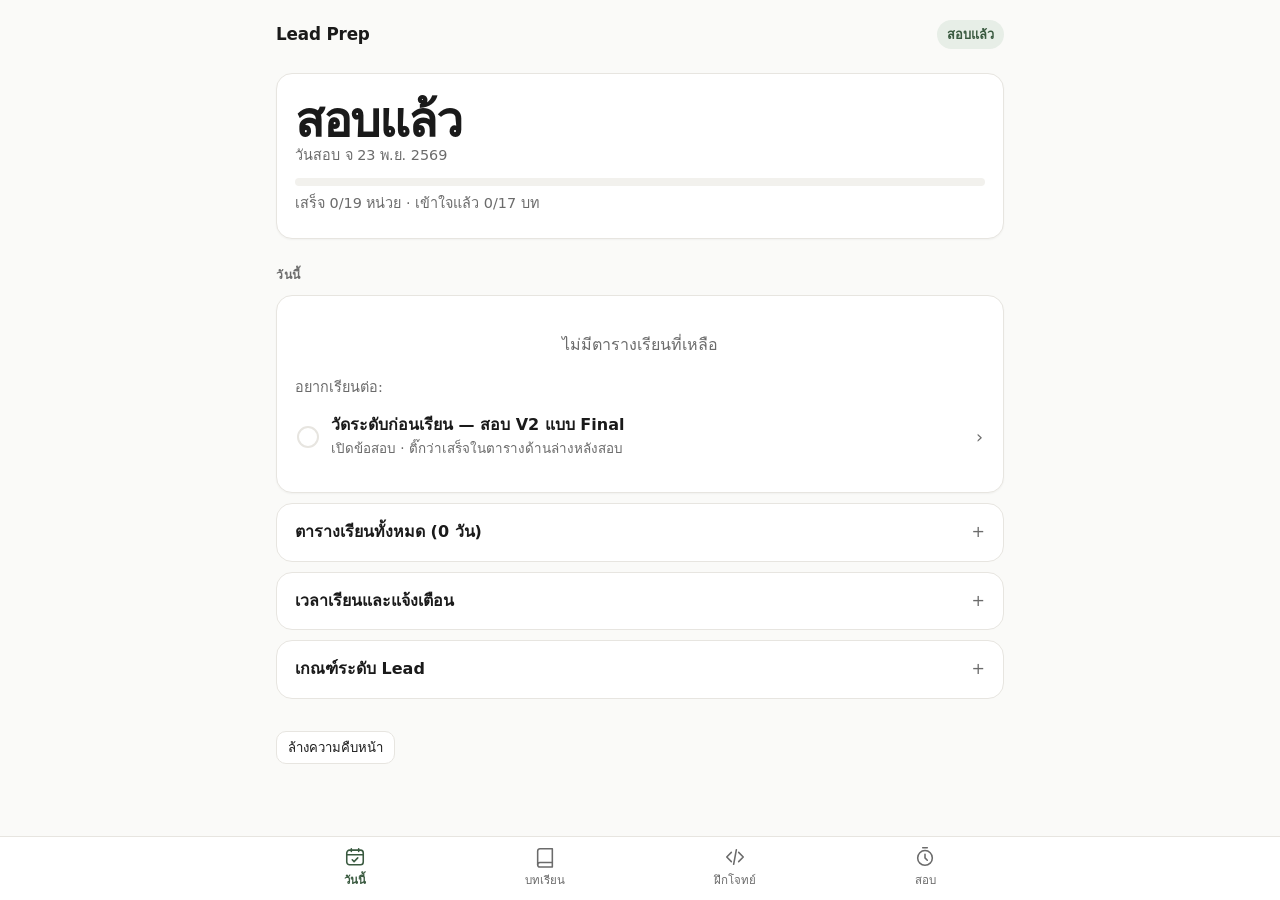
==== competency-2026-train.html @ d67eb54f "Lead Prep: training + mock exam site Co-Authored-By: Claude Opus 5.5 <noreply@anthropic.com>" ====
<!DOCTYPE html>
<html lang="th">
<head>
<meta charset="UTF-8">
<meta name="viewport" content="width=device-width, initial-scale=1.0, viewport-fit=cover">
<meta name="theme-color" content="#FAFAF8" media="(prefers-color-scheme: light)">
<meta name="theme-color" content="#121412" media="(prefers-color-scheme: dark)">
<title>Lead Prep</title>
<link rel="manifest" href="manifest.webmanifest">
<style>
:root{--bg:#FAFAF8;--bg2:#FFFFFF;--bg3:#F2F1ED;--text:#1A1A1A;--muted:#6B6B6B;--border:#E7E5E0;
  --blue:#3A5A40;--green:#2F7D4F;--red:#B3261E;--yellow:#9A6700;--orange:#B5651D;--purple:#4F5BD5;
  --accent-soft:#E7EEE7;--ok-soft:#E4F2E9;--bad-soft:#FBEAE8;--warn-soft:#FFF4D6;--code:#F6F5F2;--shadow:0 1px 2px rgba(0,0,0,.04)}
@media (prefers-color-scheme: dark){:root{--bg:#121412;--bg2:#1A1C1A;--bg3:#232623;--text:#ECECE8;--muted:#9C9E99;--border:#2D302D;
  --blue:#93BF9A;--green:#7CC791;--red:#F28B82;--yellow:#E3B341;--orange:#E8A06A;--purple:#A5ADF5;
  --accent-soft:#223125;--ok-soft:#1C2F22;--bad-soft:#3A201E;--warn-soft:#352B12;--code:#161816;--shadow:none}}
*{box-sizing:border-box;margin:0;padding:0}
html{-webkit-text-size-adjust:100%}
body{background:var(--bg);color:var(--text);font-family:system-ui,-apple-system,'Segoe UI','Noto Sans Thai',Tahoma,sans-serif;line-height:1.65;font-size:16px}
a{color:var(--blue)}
.muted{color:var(--muted);font-size:.9rem}
.hidden{display:none!important}
.pass{color:var(--green)}.fail{color:var(--red)}.warn{color:var(--yellow)}
pre{background:var(--code);border:1px solid var(--border);border-radius:10px;padding:12px 14px;overflow-x:auto;font-family:ui-monospace,Consolas,'Courier New',monospace;font-size:.84rem;margin:8px 0 12px;white-space:pre;line-height:1.5}
code{font-family:ui-monospace,Consolas,monospace;background:var(--bg3);padding:1px 5px;border-radius:5px;font-size:.88em}
table{width:100%;border-collapse:collapse;font-size:.88rem;margin:6px 0 12px}
th,td{padding:8px 10px;border-bottom:1px solid var(--border);text-align:left;vertical-align:top}
th{color:var(--muted);font-weight:600;font-size:.8rem;text-transform:none}
.tag{display:inline-block;padding:1px 9px;border-radius:999px;font-size:.74rem;font-weight:600;background:var(--bg3);color:var(--muted);white-space:nowrap}
.lv-B{background:var(--bg3);color:var(--muted)}.lv-I{background:var(--accent-soft);color:var(--blue)}.lv-A{background:var(--warn-soft);color:var(--yellow)}
.done{background:var(--ok-soft);color:var(--green)}
textarea,select,input{font:inherit;color:var(--text)}
textarea{width:100%;background:var(--code);border:1px solid var(--border);border-radius:10px;padding:12px;font-family:ui-monospace,Consolas,'Courier New',monospace;font-size:.86rem;resize:vertical;tab-size:4;line-height:1.5}
textarea:focus,select:focus,input:focus{outline:2px solid var(--blue);outline-offset:-1px}
select,input[type=date],input[type=time]{background:var(--bg2);border:1px solid var(--border);border-radius:10px;padding:9px 12px;color-scheme:light dark}
.opt{display:block;width:100%;text-align:left;margin:8px 0;padding:12px 14px;border:1px solid var(--border);background:var(--bg2);border-radius:12px;font:inherit;color:var(--text);cursor:pointer;transition:border-color .15s,background .15s}
.opt:hover{border-color:var(--muted)}
.opt.sel{border-color:var(--blue);background:var(--accent-soft)}
.opt.correct{border-color:var(--green);background:var(--ok-soft)}
.opt.wrong{border-color:var(--red);background:var(--bad-soft)}
.explain{margin-top:8px;padding:10px 12px;border-radius:10px;background:var(--bg3);font-size:.9rem;white-space:pre-wrap}
.out{margin-top:10px;font-family:ui-monospace,Consolas,monospace;font-size:.82rem;white-space:pre-wrap;word-break:break-word}
.bar{height:6px;background:var(--bg3);border-radius:3px;overflow:hidden;min-width:60px}
.bar>div{height:100%;background:var(--green);border-radius:3px}
.toast{position:fixed;left:50%;top:14px;transform:translateX(-50%);background:var(--text);color:var(--bg);padding:10px 16px;border-radius:12px;font-size:.92rem;z-index:50;box-shadow:0 6px 24px rgba(0,0,0,.18);max-width:calc(100% - 32px)}
dialog{border:none;border-radius:16px;padding:22px;max-width:440px;width:calc(100% - 32px);background:var(--bg2);color:var(--text);box-shadow:0 10px 40px rgba(0,0,0,.25)}
dialog::backdrop{background:rgba(0,0,0,.4)}
dialog h3{margin-bottom:8px}dialog ul{margin:8px 0 16px 20px}dialog li{margin:4px 0}

.app{max-width:760px;margin:0 auto;padding:12px 16px 104px}
.topbar{display:flex;align-items:center;justify-content:space-between;padding:8px 0 14px}
.brand{font-weight:800;letter-spacing:-.01em;font-size:1.05rem}
.chip{font-size:.8rem;font-weight:600;padding:4px 10px;border-radius:999px;background:var(--accent-soft);color:var(--blue)}
h1{font-size:1.45rem;font-weight:750;letter-spacing:-.015em;line-height:1.3;margin:4px 0 6px}
h2{font-size:1.05rem;font-weight:700;margin:0 0 10px}
h3{font-size:1rem;font-weight:700;margin:20px 0 6px}
.section-label{font-size:.76rem;font-weight:700;letter-spacing:.05em;text-transform:uppercase;color:var(--muted);margin:26px 0 8px}
.card{background:var(--bg2);border:1px solid var(--border);border-radius:16px;padding:18px;margin:10px 0;box-shadow:var(--shadow)}
.hero{padding:22px 18px}
.hero .big{font-size:3rem;font-weight:800;letter-spacing:-.03em;line-height:1}
.hero .big small{font-size:1rem;font-weight:600;color:var(--muted);letter-spacing:0;margin-left:6px}
.item{display:flex;align-items:center;gap:12px;padding:14px 2px;border-bottom:1px solid var(--border);cursor:pointer;text-decoration:none;color:inherit}
.item:last-child{border-bottom:none}
.item .main{flex:1;min-width:0}
.item .ttl{font-weight:600;line-height:1.4}
.item .sub{color:var(--muted);font-size:.84rem;margin-top:2px}
.item .chev{color:var(--muted);font-size:1.1rem}
.item.ok .ttl{color:var(--muted);text-decoration:line-through;text-decoration-color:var(--border)}
.dot{width:22px;height:22px;border-radius:50%;border:2px solid var(--border);flex:0 0 22px;display:inline-flex;align-items:center;justify-content:center;font-size:.75rem;color:var(--bg)}
.dot.half{border-color:var(--blue);background:linear-gradient(90deg,var(--blue) 50%,transparent 50%)}
.dot.full{border-color:var(--green);background:var(--green)}
.dot.full::after{content:'✓';font-weight:800}
.progress{height:8px;background:var(--bg3);border-radius:4px;overflow:hidden;margin:10px 0 6px}
.progress>div{height:100%;background:var(--blue);border-radius:4px;transition:width .3s}
.btn{font:inherit;cursor:pointer;border:1px solid var(--border);border-radius:10px;padding:9px 16px;background:var(--bg2);color:var(--text);font-size:.92rem;text-decoration:none;display:inline-block}
.btn:hover{border-color:var(--muted)}
.btn.primary{background:var(--blue);border-color:var(--blue);color:var(--bg);font-weight:600}
.btn.green{background:var(--ok-soft);border-color:transparent;color:var(--green);font-weight:600}
.btn.small{padding:5px 11px;font-size:.82rem}
.btn.block{display:block;width:100%;text-align:center;padding:13px}
button:disabled{opacity:.45;cursor:default}
.row{display:flex;gap:8px;flex-wrap:wrap;align-items:center;margin:10px 0}
.back{display:inline-block;color:var(--muted);text-decoration:none;font-size:.92rem;margin:2px 0 8px;cursor:pointer}
.meta{display:flex;gap:6px;flex-wrap:wrap;margin:6px 0 4px}
.seg{display:flex;background:var(--bg3);border-radius:12px;padding:3px;gap:3px;margin:4px 0 14px}
.seg button{flex:1;font:inherit;font-size:.9rem;border:none;background:none;color:var(--muted);padding:8px 6px;border-radius:9px;cursor:pointer}
.seg button.on{background:var(--bg2);color:var(--text);font-weight:600;box-shadow:var(--shadow)}
details.fold{background:var(--bg2);border:1px solid var(--border);border-radius:16px;margin:10px 0}
details.fold>summary{cursor:pointer;list-style:none;padding:15px 18px;font-weight:600;display:flex;justify-content:space-between}
details.fold>summary::after{content:'+';color:var(--muted);font-weight:400}
details.fold[open]>summary::after{content:'−'}
details.fold>summary::-webkit-details-marker{display:none}
details.fold>.inner{padding:0 18px 16px}
details.lesson{background:var(--bg2);border:1px solid var(--border);border-radius:16px;margin:10px 0;padding:0}
details.lesson>summary{cursor:pointer;list-style:none;display:flex;gap:8px;align-items:center;flex-wrap:wrap;padding:14px 16px}
details.lesson>summary::-webkit-details-marker{display:none}
details.lesson>summary .t{font-weight:600;flex:1;min-width:180px}
details.lesson>div{padding:0 16px 16px}
details.lesson[open]>summary{border-bottom:1px solid var(--border);margin-bottom:12px}
details:not(.fold):not(.lesson)>summary{cursor:pointer}
ul.b,ol.b{margin:6px 0 12px 22px}ul.b li,ol.b li{margin:4px 0}
p.b{margin:6px 0 12px}
.tw{overflow-x:auto}
.traps{background:var(--warn-soft);padding:10px 14px;border-radius:12px;margin:12px 0}
.traps b{color:var(--yellow)}
.q{margin:14px 0;padding:0}
.q .qt{font-weight:600;margin-bottom:6px}
.opt.idk{color:var(--muted)}
textarea.prompt{font-family:inherit;background:var(--bg2);min-height:170px;font-size:.95rem}
.step{display:flex;gap:10px;align-items:center;margin:26px 0 8px}
.step:first-child{margin-top:8px}
.step .num{width:26px;height:26px;border-radius:50%;background:var(--text);color:var(--bg);font-weight:700;font-size:.85rem;display:inline-flex;align-items:center;justify-content:center}
.step .st{font-weight:700;font-size:1.05rem;flex:1}
.stepper{display:flex;gap:6px;margin:12px 0 4px}
.stepper span{flex:1;height:4px;border-radius:2px;background:var(--bg3)}
.stepper span.on{background:var(--blue)}
.content{border-top:1px solid var(--border);padding-top:6px}
.unit-today{display:flex;align-items:center;gap:12px;padding:12px 0;border-top:1px solid var(--border);cursor:pointer}
.form{display:flex;gap:12px;flex-wrap:wrap;margin:6px 0 12px}
.fld{display:flex;flex-direction:column;gap:4px}
button.day{font:inherit;cursor:pointer;width:42px;height:42px;border-radius:50%;border:1px solid var(--border);background:var(--bg2);color:var(--muted)}
button.day.on{background:var(--text);border-color:var(--text);color:var(--bg);font-weight:700}
tr.today td{background:var(--accent-soft)}tr.past td{opacity:.55}td.nowrap{white-space:nowrap}
.exam-card{display:block;text-decoration:none;color:inherit}
.exam-card b{font-size:1.05rem}
.bnav{position:fixed;left:0;right:0;bottom:0;background:var(--bg2);border-top:1px solid var(--border);display:flex;justify-content:center;z-index:20;padding-bottom:env(safe-area-inset-bottom)}
.bnav .in{display:flex;max-width:760px;width:100%}
.bnav button{flex:1;font:inherit;border:none;background:none;color:var(--muted);padding:9px 0 10px;display:flex;flex-direction:column;align-items:center;gap:3px;font-size:.72rem;cursor:pointer}
.bnav button svg{width:22px;height:22px}
.bnav button.on{color:var(--blue);font-weight:700}
.empty{color:var(--muted);text-align:center;padding:18px 0}

</style>
</head>
<body>
<div class="app">
  <div class="topbar"><div class="brand">Lead Prep</div><div class="chip" id="countChip"></div></div>
  <main id="main"></main>
</div>
<nav class="bnav"><div class="in" id="nav"></div></nav>
<script>
/* ================= LESSONS (part 1: Architecture + Engineering) ================= */
const LESSONS = [
/* ---------------- ARCH ---------------- */
{id:'sysd', tab:'arch', comp:'System Design', w:7.05, target:'I', min:90, title:'System Design — ออกแบบระบบให้ scale ได้',
 blocks:[
 {p:'<b>Lead ต้องทำได้:</b> ออกแบบระบบหลาย component ที่ scale และเชื่อถือได้ เปรียบเทียบทางเลือกสถาปัตยกรรม และสร้าง design view หลายมุม (structural, behavioral, interface) ให้ stakeholder'},
 {h:'กรอบคิด 6 ขั้น (ใช้ตอบโจทย์สถานการณ์)'},
 {ol:['<b>Requirements</b>: functional (ทำอะไร) + non-functional (ผู้ใช้กี่คน, latency, availability, consistency)','<b>Estimate</b>: QPS, ขนาดข้อมูล, อัตราอ่าน:เขียน','<b>API</b>: endpoint หลักและ contract','<b>Data model</b>: SQL/NoSQL, key, index','<b>High-level design</b>: client → LB → app (stateless) → cache → DB / queue → worker','<b>Bottleneck & trade-off</b>: จุดล่มเดี่ยว, hot key, การ scale, ความสอดคล้องของข้อมูล']},
 {h:'เครื่องมือหลักและใช้เมื่อไร'},
 {table:[['ปัญหา','เครื่องมือ','ข้อควรระวัง'],
  ['อ่านหนัก DB ทำงานหนัก','Cache-aside (Redis) + TTL, read replica','invalidation, stampede, replica lag'],
  ['static file โหลดช้าทั่วประเทศ','CDN','cache-busting ด้วยชื่อไฟล์มี hash'],
  ['งานช้า/ไม่ต้องรอผล','Message queue + worker (async)','retry, Dead Letter Queue, idempotency'],
  ['client ยิงถี่เกิน','Rate limiting (token bucket) → 429 + Retry-After','ตัวนับต้องอยู่ใน shared store'],
  ['ขยายหลายเครื่อง','Horizontal scaling + Load balancer','app ต้อง stateless (session ไป Redis/JWT)'],
  ['กระจาย key ไปหลาย cache node','Consistent hashing','ลดการย้าย key เมื่อเพิ่ม/ลด node'],
  ['cache key ดังหมดอายุพร้อมกัน','Single-flight lock, stale-while-revalidate, TTL jitter','']]},
 {h:'ตัวเลขที่ต้องคิดเป็น'},
 {ul:['<b>Availability แบบอนุกรม</b> (ต้องผ่านทุกตัว) = คูณกัน: 0.999 × 0.999 × 0.999 ≈ 99.7%','<b>แบบขนาน</b> (มีสำรอง) = 1 − (1 − a)ⁿ: สอง instance 99% → 99.99%','99.9% ต่อเดือน = downtime ≈ 43.2 นาที · 99.99% ≈ 4.3 นาที','1 ล้าน request/วัน ≈ 12 request/วินาที (เฉลี่ย) ช่วง peak มักคูณ 3–10']},
 {h:'CAP และความสอดคล้องของข้อมูล'},
 {p:'เมื่อเกิด network partition ต้องเลือก <b>C</b> (ปฏิเสธ/รอ เพื่อไม่ให้ข้อมูลผิด เช่น ยอดเงิน) หรือ <b>A</b> (ตอบได้แต่ข้อมูลอาจเก่า เช่น จำนวน like) ระบบส่วนใหญ่ใช้ <b>eventual consistency</b> ในส่วนที่ยอมได้ และ strong consistency เฉพาะส่วนสำคัญ'},
 {h:'Design views ที่ต้องรู้จัก'},
 {table:[['View','Diagram','ตอบคำถาม'],['Structural','Component / Class / C4 Container','มีอะไรบ้าง เชื่อมกันอย่างไร'],['Behavioral','Sequence / Activity / State','ทำงานตามลำดับอย่างไร'],['Data','ER diagram','ข้อมูลมีความสัมพันธ์อย่างไร'],['Deployment','Deployment / Infrastructure','รันอยู่ที่ไหน กี่ instance']]},
 {traps:['ตอบ "เปลี่ยนเป็น NoSQL/sharding" ก่อนลอง cache/replica/index — ข้อสอบชอบให้เลือกทางที่คุ้มสุดก่อน','sticky session เป็นแค่ workaround ไม่ใช่คำตอบที่ scale','retry ไม่จำกัดทำให้ระบบที่กำลังป่วยแย่ลง (ต้อง backoff + jitter + จำกัดจำนวน)']}
 ],
 quiz:[
 {q:'ระบบ 3 service ต่อกันแบบ synchronous แต่ละตัว 99.9% availability รวมประมาณเท่าไร',o:['99.9%','99.7%','99.97%','100%'],a:1,e:'อนุกรม = คูณกัน 0.999³ ≈ 0.997'},
 {q:'ข้อใดเป็นสาเหตุหลักที่ต้องทำให้ app server เป็น stateless',o:['ให้โค้ดสั้นลง','เพื่อให้ scale out หลัง load balancer ได้ และ instance ไหนล่มก็ไม่เสีย session','เพื่อให้ไม่ต้องใช้ database','เพื่อลดขนาด log'],a:1,e:'state ต้องอยู่ภายนอก (Redis/DB/token) request จึงไปเครื่องไหนก็ได้'},
 {q:'ต้องการแสดง "ลำดับการเรียกกันของ service ตามเวลา" ใน use case เดียว ควรใช้ diagram ใด',o:['ER diagram','Deployment diagram','Sequence diagram','Class diagram'],a:2,e:'Sequence diagram = behavioral view ตามเวลา'},
 {q:'Rate limiter ที่ยอมให้ burst สั้น ๆ แต่คุมอัตราเฉลี่ย คือ',o:['Fixed window','Token bucket','Round robin','Consistent hashing'],a:1,e:'ความจุ bucket = burst, อัตราเติม token = อัตราเฉลี่ย'}
 ]},

{id:'db', tab:'arch', comp:'Database Design', w:7.05, target:'I', min:90, title:'Database Design — schema, index, transaction',
 blocks:[
 {p:'<b>Lead ต้องทำได้:</b> ออกแบบและ normalize ฐานข้อมูลเชิงสัมพันธ์, ใช้ SQL ร่วมกับ NoSQL, tune ด้วย query plan/index/connection pool, ทำ migration และ versioning'},
 {h:'Normalization (จำแบบสั้น)'},
 {ul:['<b>1NF</b>: ทุกช่องเก็บค่าเดียว (ไม่เก็บ "tag1,tag2" ในช่องเดียว) ไม่มีกลุ่มคอลัมน์ซ้ำ','<b>2NF</b>: (เมื่อ PK มีหลายคอลัมน์) ทุกคอลัมน์ต้องขึ้นกับ PK "ทั้งก้อน" ไม่ใช่บางส่วน','<b>3NF</b>: ไม่มี transitive dependency — order_id → customer_id → customer_name ผิด 3NF ต้องแยกตาราง customers','Denormalize อย่างตั้งใจได้เมื่ออ่านหนักมาก (เช่น read model, reporting) แต่ต้องมีวิธีทำให้ข้อมูลตรงกัน']},
 {h:'Index — หัวใจของ performance'},
 {ul:['B-tree index เร่ง WHERE/JOIN/ORDER BY แต่ทำให้ INSERT/UPDATE ช้าลงและกินพื้นที่','<b>Composite index</b>: คอลัมน์ equality ก่อน แล้วค่อย range/sort → INDEX(status, created_at) สำหรับ WHERE status=? AND created_at>? ORDER BY created_at','<b>Leftmost prefix</b>: INDEX(a,b,c) ใช้ได้กับ a, a+b, a+b+c แต่ไม่ช่วย WHERE b=? อย่างเดียว','<b>Sargable</b>: ห้ามครอบคอลัมน์ด้วยฟังก์ชัน — WHERE YEAR(d)=2026 ❌ → WHERE d >= \'2026-01-01\' AND d < \'2027-01-01\' ✅','<b>Covering index</b> (INCLUDE คอลัมน์) ทำให้ไม่ต้องย้อนไปอ่านตาราง (key lookup)','อ่าน execution plan: Table/Index <b>Scan</b> = อ่านทั้งหมด, <b>Seek</b> = กระโดดไปที่ข้อมูล, Key Lookup จำนวนมาก = ควรทำ covering index']},
 {h:'Transaction, isolation, concurrency'},
 {table:[['Anomaly','อาการ','Isolation ต่ำสุดที่กันได้'],['Dirty read','อ่านข้อมูลที่ยังไม่ commit','READ COMMITTED'],['Non-repeatable read','อ่านแถวเดิมสองครั้งได้ค่าต่างกัน','REPEATABLE READ'],['Phantom read','query เดิมได้แถวเพิ่ม/หาย','SERIALIZABLE (หรือ snapshot)'],['Lost update','สองคนแก้ทับกัน','Optimistic concurrency (rowversion) หรือ lock']]},
 {code:`// EF Core: optimistic concurrency
public class Product {
    public int Id { get; set; }
    public decimal Price { get; set; }
    [Timestamp] public byte[] RowVersion { get; set; } = default!;
}
try { await db.SaveChangesAsync(); }
catch (DbUpdateConcurrencyException) { return Conflict(); } // HTTP 409`},
 {h:'Migration และการ deploy แบบไม่ downtime'},
 {ul:['Migration เป็น versioned script อยู่ใน Git รันผ่าน pipeline — ห้ามแก้ migration ที่ apply ไปแล้ว ให้สร้างใหม่','<b>Expand → Migrate → Contract</b>: เพิ่มคอลัมน์ใหม่ (nullable) → แอปเขียนทั้งสองที่/backfill → แอปเลิกใช้ของเก่า → ลบคอลัมน์เก่า','เปลี่ยนชื่อคอลัมน์ตรง ๆ ทำให้แอปเวอร์ชันเก่าพังระหว่าง deploy']},
 {h:'SQL vs NoSQL / scaling'},
 {table:[['ต้องการ','เลือก'],['ACID, ความสัมพันธ์ซับซ้อน, รายงาน','Relational (SQL Server, PostgreSQL)'],['schema ยืดหยุ่น เอกสารซ้อนกัน','Document (MongoDB, Cosmos DB) หรือ JSON column'],['lookup ตาม key เร็วมาก, cache, session','Key-value (Redis)'],['ค้นหาข้อความ','Search engine (Elasticsearch, Azure AI Search)'],['อ่านหนัก','Read replica (ระวัง lag → read-your-writes)'],['ตารางใหญ่ตามเวลา ลบข้อมูลเก่า','Partition ตามช่วงเวลา (drop partition)'],['เกินเครื่องเดียว','Sharding (ทางท้ายสุด ซับซ้อนสูง)']]},
 {traps:['FK ไม่สร้าง index ให้อัตโนมัติใน SQL Server/PostgreSQL','ใส่ index ทุกคอลัมน์ ≠ เร็วขึ้น','LIKE \'%abc\' (wildcard นำหน้า) ใช้ index ปกติไม่ได้','เก็บวันที่เป็น VARCHAR dd/mm/yyyy → เรียง/กรองผิด ต้องใช้ date type']}
 ],
 quiz:[
 {q:'WHERE status = \'PAID\' AND created_at >= @d ORDER BY created_at ควรใช้ index ใด',o:['(created_at, status)','(status, created_at)','(amount)','ไม่ต้องใช้ index'],a:1,e:'equality ก่อน range/sort'},
 {q:'อ่านแถวเดิมสองครั้งใน transaction ได้ค่าต่างกัน คือ anomaly ใด',o:['Dirty read','Non-repeatable read','Phantom read','Deadlock'],a:1,e:'แก้ด้วย REPEATABLE READ ขึ้นไป'},
 {q:'การเปลี่ยนชื่อคอลัมน์โดยไม่ให้ระบบ downtime ควรทำอย่างไร',o:['ALTER rename ทันที','Expand/contract: เพิ่มคอลัมน์ใหม่ ย้ายข้อมูล ให้แอปใช้ใหม่ แล้วค่อยลบของเก่า','ลบตารางแล้วสร้างใหม่','ปิดระบบชั่วคราว'],a:1,e:'ทำให้แอปเวอร์ชันเก่าและใหม่ทำงานร่วมกันได้ระหว่าง deploy'},
 {q:'WHERE LOWER(email) = @e ไม่ใช้ index บน email เพราะ',o:['email ยาวเกิน','non-sargable — ฟังก์ชันครอบคอลัมน์','ต้องใช้ LIKE','index เสีย'],a:1,e:'แก้ด้วย collation ที่ไม่สนตัวพิมพ์ หรือ computed/functional index'}
 ]},

{id:'micro', tab:'arch', comp:'Microservices', w:5.69, target:'I', min:75, title:'Microservices — สื่อสาร, ข้อมูล, ความทนทาน',
 blocks:[
 {p:'<b>Lead ต้องทำได้:</b> จัดการ cross-cutting concern (logging, monitoring, auth) ด้วย middleware, สื่อสารแบบ messaging/event-driven, จัดการข้อมูลข้าม service, ความปลอดภัยด้วย OAuth2/JWT/mTLS และ zero trust'},
 {h:'แบ่ง service อย่างไร'},
 {p:'แบ่งตาม <b>business capability / bounded context</b> (Order, Inventory, Payment) แต่ละ service เป็นเจ้าของข้อมูลของตัวเอง (<b>database per service</b>) — ห้ามแบ่งตามตารางหรือตามชั้นเทคนิค และอย่าให้ service อื่นเข้าถึงฐานข้อมูลของเราโดยตรง'},
 {h:'Sync vs Async'},
 {table:[['','Synchronous (HTTP/gRPC)','Asynchronous (queue/event)'],['เหมาะกับ','ต้องการคำตอบทันที (query)','งานที่รอได้, แจ้งหลายระบบ'],['ข้อเสีย','ผูกกันตอน runtime, availability คูณกัน','eventual consistency, debug ยากกว่า'],['ต้องมี','timeout, retry+backoff, circuit breaker','idempotent consumer, DLQ, outbox']]},
 {h:'Resilience patterns'},
 {code:`// .NET 8: Microsoft.Extensions.Http.Resilience (Polly v8)
builder.Services.AddHttpClient<PaymentClient>(c => c.BaseAddress = new("https://payment"))
    .AddStandardResilienceHandler(); // timeout + retry(backoff+jitter) + circuit breaker + rate limiter`},
 {ul:['<b>Timeout</b>: ทุกการเรียกออกต้องมี','<b>Retry</b> แบบ exponential backoff + jitter เฉพาะ error ชั่วคราว (5xx, timeout) และ operation ต้อง idempotent','<b>Circuit breaker</b>: fail fast เมื่อปลายทางพัง ป้องกัน cascading failure','<b>Bulkhead</b>: แยก resource pool ไม่ให้ dependency เดียวกิน thread หมด','<b>Fallback</b>: ค่า default/cache เมื่อเรียกไม่ได้']},
 {h:'ข้อมูลข้าม service'},
 {ul:['<b>Saga</b>: แบ่งเป็น local transaction ต่อกัน ถ้าขั้นใดล้มเหลวรัน <b>compensating transaction</b> (choreography = ฟัง event กันเอง, orchestration = มีตัวควบคุมกลาง)','<b>Transactional Outbox</b>: เขียน event ลงตาราง outbox ใน transaction เดียวกับข้อมูล แล้ว relay ส่งไป broker — แก้ dual-write problem','<b>Idempotent consumer</b>: broker ส่งแบบ at-least-once จึงต้องกันประมวลผลซ้ำด้วย messageId','<b>CQRS / read model</b>: ข้อมูลที่ต้องรวมจากหลาย service ให้สร้าง view ไว้อ่าน อัปเดตจาก event','<b>API composition</b>: gateway/BFF เรียกหลาย service แล้วรวมผล (เหมาะกับข้อมูลไม่มาก)']},
 {h:'Security ระหว่าง service'},
 {ul:['ผู้ใช้ → Gateway: OAuth2/OIDC, JWT','Service → Service: <b>Client Credentials</b> flow หรือส่งต่อ token, <b>mTLS</b> (service mesh ช่วยทำให้)','<b>Zero trust</b>: never trust, always verify — แม้อยู่ใน network ภายใน']},
 {traps:['2PC ข้าม microservices = ตัวเลือกที่ผิดในข้อสอบส่วนใหญ่','"shared database" ทำให้ service ผูกกัน — ผิดหลัก','retry โดย operation ไม่ idempotent → ตัดเงินซ้ำ']}
 ],
 quiz:[
 {q:'บันทึก DB สำเร็จแต่ publish event ล้มเหลว (dual write) แก้ด้วย pattern ใด',o:['Circuit breaker','Transactional outbox','Bulkhead','Sticky session'],a:1,e:'event อยู่ใน transaction เดียวกับข้อมูล แล้ว relay ส่งต่อพร้อม retry'},
 {q:'Saga ใช้อะไรย้อนกลับเมื่อขั้นตอนหลังล้มเหลว',o:['Rollback ของ DB กลาง','Compensating transaction','Two-phase commit','ลบ log'],a:1,e:'เช่น ยกเลิกออเดอร์/คืนสต็อก'},
 {q:'ปลายทางล่ม ทำให้ผู้เรียกรอจน thread หมด ควรใช้',o:['Retry ไม่จำกัด','Timeout + circuit breaker','เพิ่ม log','Shared DB'],a:1,e:'fail fast ป้องกัน cascading failure'},
 {q:'Zero trust ระหว่าง service ภายในควรทำอย่างไร',o:['เชื่อทุก request ใน VNet','ยืนยันตัวตนทุกครั้งด้วย mTLS/token และ least privilege','ใช้ IP whitelist อย่างเดียว','ใช้ password เดียวกันทุก service'],a:1,e:'never trust, always verify'}
 ]},

/* ---------------- ENGINEERING ---------------- */
{id:'git', tab:'eng', comp:'GIT', w:7.05, target:'I', min:60, title:'Git — workflow ระดับทีม',
 blocks:[
 {p:'<b>Lead ต้องทำได้:</b> ออกแบบ branching/merging (feature, release, hotfix), แก้ conflict ซับซ้อน, rebase ให้ history เป็นเส้นตรง, tag/release, ใช้คำสั่งขั้นสูง (cherry-pick, stash, patch) และจัดการสิทธิ์/code review'},
 {h:'คำสั่งที่ต้องรู้ว่าใช้เมื่อไร'},
 {table:[['สถานการณ์','คำสั่ง'],['ดูของใหม่จาก remote โดยยังไม่ merge','git fetch'],['อัปเดต branch ส่วนตัวให้ต่อจาก main แบบเส้นตรง','git rebase main (ยังไม่แชร์ branch)'],['รวม commit เล็ก ๆ ก่อนเปิด PR','git rebase -i HEAD~5 (squash/fixup)'],['เอา commit เดียวจาก branch อื่น','git cherry-pick &lt;sha&gt;'],['ย้อน commit ที่ push แล้วบน shared branch','git revert &lt;sha&gt;'],['ย้อนของตัวเองที่ยังไม่ push','git reset --soft/--mixed/--hard'],['พักงานชั่วคราว','git stash / git stash pop'],['หา commit ที่ทำให้พัง','git bisect start/good/bad (หรือ bisect run)'],['กู้ commit ที่หายหลัง reset','git reflog'],['ทำ release','git tag -a v1.4.0 -m "..." && git push origin v1.4.0'],['force push อย่างปลอดภัย','git push --force-with-lease']]},
 {h:'Golden rule'},
 {p:'<b>ห้าม rebase / reset / force push บน branch ที่คนอื่นใช้ร่วม</b> (main, develop) เพราะเป็นการเขียน history ใหม่ ใช้ revert แทน'},
 {h:'Branching strategies'},
 {table:[['','Git Flow','GitHub Flow','Trunk-based'],['Branch หลัก','main + develop','main','main (trunk)'],['ฟีเจอร์','feature/* จาก develop','feature จาก main','branch อายุสั้น ≤ 1–2 วัน'],['Release','release/* → main + tag','deploy จาก main','deploy จาก main บ่อย + feature flag'],['Hotfix','hotfix/* จาก main → merge main และ develop','PR เข้า main','fix บน main'],['เหมาะกับ','release เป็นรอบ หลายเวอร์ชัน','web app deploy บ่อย','CI/CD เต็มรูปแบบ']]},
 {h:'PR hygiene และความปลอดภัย'},
 {ul:['commit เล็ก ทำเรื่องเดียว ข้อความบอก "ทำไม" (Conventional Commits: feat:, fix:, refactor:)','แยก refactor/format ออกจาก PR ที่เปลี่ยน logic','Branch protection: ต้องมี review, CI ผ่าน, ห้าม push ตรงเข้า main','<b>เผลอ push secret</b>: rotate/revoke ทันที → ลบออกจาก history (git filter-repo/BFG) → .gitignore + secret scanning','ไฟล์ใหญ่ใช้ Git LFS, monorepo ใหญ่ใช้ sparse checkout']},
 {traps:['git pull = fetch + merge (ไม่ใช่แค่ดาวน์โหลด)','reset --hard แล้ว force push บน main คือคำตอบผิดเสมอ','ลบไฟล์ secret ใน commit ใหม่ยังไม่พอ — ยังอยู่ใน history']}
 ],
 quiz:[
 {q:'ต้องการนำ commit แก้บั๊กหนึ่งตัวจาก release/2.3 มาใส่ main',o:['git merge release/2.3','git cherry-pick <sha>','git rebase release/2.3','git stash'],a:1,e:'cherry-pick เอาเฉพาะ commit นั้น'},
 {q:'ใน Git Flow hotfix แตกจากไหนและ merge กลับที่ใด',o:['develop → develop','main → main และ develop','feature → main','release → release'],a:1,e:'กันบั๊กกลับมาใน release ถัดไป'},
 {q:'มี 300 commits ระหว่างเวอร์ชันดีกับเวอร์ชันพัง วิธีหาเร็วที่สุด',o:['git log อ่านทีละตัว','git bisect','git blame','git revert ทั้งหมด'],a:1,e:'binary search ≈ 9 รอบ'},
 {q:'เผลอ reset --hard แล้ว commit หาย จะกู้ได้จาก',o:['ไม่มีทางกู้','git reflog','git stash','git tag'],a:1,e:'reflog เก็บประวัติตำแหน่ง HEAD ในเครื่อง'}
 ]},

{id:'oop', tab:'eng', comp:'OOP', w:7.05, target:'I', min:90, title:'OOP & SOLID & Design Patterns (C#)',
 blocks:[
 {p:'<b>Lead ต้องทำได้:</b> ออกแบบ class hierarchy ด้วย inheritance/polymorphism, ใช้ composition/aggregation, abstract class/interface เพื่อกำหนด contract, refactor ตาม SOLID และใช้ design pattern ให้เหมาะ'},
 {h:'4 เสาหลัก'},
 {table:[['หลัก','ความหมาย','ตัวอย่าง'],['Encapsulation','ซ่อน state, เปลี่ยนผ่าน method ที่คุมกฎ','private balance + Withdraw() ตรวจยอด'],['Abstraction','เปิดเฉพาะสิ่งที่จำเป็น','IPaymentGateway.Charge()'],['Inheritance','is-a ใช้โค้ดร่วม','SavingsAccount : Account'],['Polymorphism','เรียกผ่าน type แม่ ทำงานตามตัวจริง','IShape.Area()']]},
 {h:'SOLID แบบเห็นโค้ด'},
 {ul:['<b>S</b>RP: class มีเหตุผลให้เปลี่ยนเพียงเรื่องเดียว — InvoiceService ที่คำนวณ+ทำ PDF+ส่งเมล+บันทึก DB ต้องแยก','<b>O</b>CP: เพิ่มพฤติกรรมด้วยการเพิ่ม class ไม่ใช่แก้ switch เดิม (Strategy)','<b>L</b>SP: subclass ต้องแทน base ได้โดยไม่ทำให้ผลผิด (Square : Rectangle ผิด; throw NotSupportedException = สัญญาณเตือน)','<b>I</b>SP: interface เล็ก เฉพาะเรื่อง (IPrinter, IScanner แทน IMachine)','<b>D</b>IP: พึ่ง abstraction ไม่ใช่ new class จริงข้างใน → constructor injection']},
 {code:`// OCP + Strategy + DIP
public interface IShippingRate { string Code { get; } decimal Calc(decimal kg); }
public class Kerry : IShippingRate { public string Code => "kerry"; public decimal Calc(decimal kg) => 40 + kg * 10; }
public class Flash : IShippingRate { public string Code => "flash"; public decimal Calc(decimal kg) => 35 + kg * 12; }

public class ShippingService(IEnumerable<IShippingRate> rates)   // C# 12 primary constructor
{
    public decimal Quote(string code, decimal kg) =>
        rates.Single(r => r.Code == code).Calc(kg);               // เพิ่มเจ้าใหม่ = เพิ่ม class + ลงทะเบียน DI
}
// Program.cs
builder.Services.AddScoped<IShippingRate, Kerry>();
builder.Services.AddScoped<IShippingRate, Flash>();`},
 {h:'Interface vs Abstract class'},
 {table:[['','interface','abstract class'],['สืบทอดได้','หลายตัว','ตัวเดียว'],['state/field','ไม่มี (มี default method ได้)','มีได้ + constructor'],['ใช้เมื่อ','ความสามารถ (can-do) ข้ามลำดับชั้น','ตระกูลเดียวกันที่แชร์ implementation (is-a)']]},
 {h:'DI lifetime ใน .NET'},
 {ul:['<b>Transient</b>: สร้างใหม่ทุกครั้งที่ขอ','<b>Scoped</b>: หนึ่งตัวต่อ HTTP request (DbContext)','<b>Singleton</b>: ตัวเดียวทั้งแอป (ต้อง thread-safe)','<b>Captive dependency</b>: singleton ถือ scoped → bug (DbContext ถูกใช้ข้าม request)']},
 {h:'Design patterns ที่ออกข้อสอบบ่อย'},
 {table:[['Pattern','ใช้แก้','ตัวอย่าง .NET'],['Strategy','เลือก algorithm ตอน runtime แทน switch','IShippingRate'],['Factory','ซ่อนการสร้าง object ที่ซับซ้อน','IHttpClientFactory'],['Decorator','เพิ่มพฤติกรรมซ้อนชั้น (cache, log, retry) โดยไม่แก้ class เดิม','Scrutor .Decorate()'],['Observer / Domain event','แจ้งหลายผู้ฟังโดยไม่ผูกกัน','event, MediatR notification'],['Adapter','แปลง interface ของ lib ภายนอก','wrap SDK ของ payment'],['Repository','ซ่อน data access','IOrderRepository'],['Singleton','instance เดียว (ระวัง global state)','DI AddSingleton']]},
 {p:'<b>Composition over inheritance</b>: ถ้าความสามารถผสมกันได้หลายแบบ (บิน+ว่ายน้ำ+ล่องหน) ให้ประกอบ object แทนการสร้าง subclass ทุกการผสม · <b>Value object</b> ใช้ record ที่ immutable เช่น <code>public record Money(decimal Amount, string Currency);</code>'},
 {traps:['"is-a ในภาษาพูด" ไม่ได้แปลว่าควร inherit (Square/Rectangle)','Singleton pattern มือเขียน vs DI singleton — ข้อสอบมักให้ใช้ DI','abstract class ไม่ใช่คำตอบเมื่อ class สืบทอดตัวอื่นอยู่แล้ว']}
 ],
 quiz:[
 {q:'เพิ่มช่องทางชำระเงินใหม่ต้องแก้ switch ทุกครั้ง ละเมิดหลักใด',o:['SRP','OCP','LSP','ISP'],a:1,e:'แก้ด้วย Strategy/polymorphism'},
 {q:'singleton service ที่ inject DbContext (scoped) เข้ามา เกิดปัญหาใด',o:['ไม่มีปัญหา','Captive dependency — DbContext ถูกใช้ข้าม request/thread','DbContext ถูกสร้างใหม่ทุกครั้ง','compile ไม่ผ่านเสมอ'],a:1,e:'lifetime ของ dependency ต้องไม่สั้นกว่าผู้ใช้'},
 {q:'เพิ่ม caching ให้ repository เดิมโดยไม่แก้ class เดิม ใช้ pattern ใด',o:['Decorator','Singleton','Builder','Prototype'],a:0,e:'ห่อ interface เดิมแล้วเพิ่มพฤติกรรม'},
 {q:'class ที่ implement interface แล้ว throw NotSupportedException ในหลาย method สะท้อนการละเมิดหลักใดมากที่สุด',o:['ISP (และ LSP)','DIP','SRP','ไม่ละเมิด'],a:0,e:'interface ใหญ่เกินไป บังคับ implement สิ่งที่ทำไม่ได้'}
 ]},

{id:'test', tab:'eng', comp:'Unit & Functional Testing', w:5.69, target:'I', min:60, title:'Unit & Functional Testing (xUnit, Moq)',
 blocks:[
 {p:'<b>Lead ต้องทำได้:</b> ทำให้ coverage ถึงเกณฑ์และรายงาน (SonarQube), หาและปิดช่องว่างของ test, ใช้ mocking/stubbing กับ dependency ภายนอก'},
 {h:'Test pyramid'},
 {p:'Unit test จำนวนมาก (เร็ว เสถียร) → Integration test ระดับกลาง (DB จริง, HTTP) → E2E/UI test น้อย ๆ เฉพาะ journey สำคัญ ถ้ากลับหัว (E2E เยอะ) feedback จะช้าและ flaky'},
 {h:'โครงสร้าง test ที่ดี'},
 {code:`public class CouponTests
{
    [Theory]
    [InlineData("2026-03-01", false)]
    [InlineData("2026-03-31", true)]
    public void IsExpired_ComparesWithCurrentTime(string now, bool expected)
    {
        // Arrange
        var clock = new FakeTimeProvider(DateTimeOffset.Parse(now));   // Microsoft.Extensions.TimeProvider.Testing
        var coupon = new Coupon(expiresAt: DateTimeOffset.Parse("2026-03-15"), clock);
        // Act
        var result = coupon.IsExpired();
        // Assert
        Assert.Equal(expected, result);
    }
}`},
 {h:'Test doubles'},
 {table:[['ชนิด','ทำอะไร','ใช้เมื่อ'],['Dummy','ส่งเข้าไปให้ครบ parameter ไม่ถูกใช้','constructor ต้องการ'],['Stub','คืนค่าที่กำหนด','ป้อนข้อมูลให้ code under test'],['Fake','implementation เบา ๆ ที่ทำงานจริง','in-memory repository'],['Mock','ตรวจว่าถูกเรียกอย่างไร/กี่ครั้ง','ยืนยัน interaction เช่น ส่งอีเมล 1 ครั้ง'],['Spy','บันทึกการเรียกไว้ตรวจทีหลัง','']]},
 {code:`var email = new Mock<IEmailSender>();
var sut = new SignupService(email.Object, new FakeUserRepository());
await sut.RegisterAsync("a@x.com");
email.Verify(e => e.SendAsync("a@x.com", It.IsAny<string>()), Times.Once);`},
 {h:'Coverage ≠ คุณภาพ'},
 {ul:['Line coverage สูงแต่ assert น้อยก็ยังหลุดบั๊ก — ดู branch coverage, เพิ่ม edge case (null, empty, boundary, error path)','<b>Mutation testing</b> (Stryker.NET) วัดว่า test จับการเปลี่ยนโค้ดได้จริงไหม','SonarQube quality gate: coverage บนโค้ดใหม่ ≥ เกณฑ์, ไม่มี bug/vulnerability ใหม่']},
 {h:'Integration / Functional test'},
 {ul:['ASP.NET Core: <b>WebApplicationFactory</b> เรียก API ผ่าน HttpClient ในหน่วยความจำ','<b>Testcontainers</b>: รัน SQL Server/PostgreSQL จริงใน Docker ระหว่าง test (in-memory provider พฤติกรรมไม่เหมือน DB จริง)','<b>Contract test</b> (Pact): ตรวจว่า provider ยังทำตามที่ consumer ต้องการ','<b>TDD</b>: Red (เขียน test ที่ fail) → Green (เขียนโค้ดน้อยสุดให้ผ่าน) → Refactor']},
 {traps:['DateTime.Now / Random / network ใน unit test → flaky ต้อง inject','mock ทุกอย่างจน test แค่ยืนยัน implementation ไม่ใช่พฤติกรรม','EF Core InMemory ไม่ตรวจ constraint/SQL จริง']}
 ],
 quiz:[
 {q:'ต้องการยืนยันว่า Send() ถูกเรียกหนึ่งครั้ง ใช้ test double ใด',o:['Stub','Mock','Dummy','Fake'],a:1,e:'Mock = behavior verification'},
 {q:'ลำดับ TDD ที่ถูกต้อง',o:['Green → Red → Refactor','Red → Green → Refactor','Refactor → Red → Green','เขียนโค้ดก่อนแล้วค่อยเขียน test'],a:1,e:''},
 {q:'coverage 95% แต่บั๊กหลุดบ่อย สาเหตุที่เป็นไปได้มากที่สุด',o:['coverage ต้อง 100%','assertion อ่อน/ไม่ครอบคลุม edge case','SonarQube ผิด','test เร็วเกินไป'],a:1,e:'coverage วัดการรัน ไม่ได้วัดการตรวจผล'},
 {q:'test ผ่านด้วย in-memory DB แต่ production พังเพราะ SQL จริง ควรเพิ่มอะไร',o:['mock DB ให้มากขึ้น','integration test กับ DB จริงผ่าน Testcontainers','ลบ test','รันบน production'],a:1,e:''}
 ]},

{id:'mon', tab:'eng', comp:'Monitoring and Logging', w:5.69, target:'I', min:60, title:'Monitoring, Logging & Observability',
 blocks:[
 {p:'<b>Lead ต้องทำได้:</b> ออกแบบ observability (metrics, logs, traces) ข้าม service, นำ incident response ด้วย runbook และ post-mortem (RCA), optimize reliability, ทำ distributed tracing และ APM'},
 {h:'3 Pillars'},
 {table:[['','ตอบคำถาม','เครื่องมือ'],['Metrics','เกิดอะไร มากแค่ไหน (ตัวเลขตามเวลา)','Prometheus, Azure Monitor, Grafana'],['Logs','รายละเอียดเหตุการณ์','Serilog → Seq/ELK/Log Analytics'],['Traces','request เดินทางผ่าน service ไหน ช้าที่ไหน','OpenTelemetry → Jaeger/App Insights']]},
 {h:'Structured logging'},
 {code:`// message template: ได้ทั้งข้อความและ field ที่ค้นหาได้
_logger.LogInformation("Order {OrderId} paid by {CustomerId} in {ElapsedMs} ms", order.Id, order.CustomerId, sw.ElapsedMilliseconds);
// ❌ อย่าใช้ string interpolation: $"Order {order.Id}" (ได้ข้อความแต่ไม่มี field)
// ❌ อย่า log password, token, เลขบัตร, PII`},
 {ul:['Level: Trace/Debug (dev) · Information (เหตุการณ์ปกติสำคัญ) · Warning (ผิดปกติแต่ไปต่อได้) · Error (ล้มเหลว ต้องมีคนดู) · Critical (ระบบใช้ไม่ได้)','ใส่ <b>correlation/trace id</b> ทุก log เพื่อรวม log ข้าม service (W3C traceparent)']},
 {h:'Metrics ที่ใช้ตั้ง alert'},
 {ul:['<b>Golden signals</b>: latency, traffic, errors, saturation · <b>RED</b> (Rate, Errors, Duration) สำหรับ service · <b>USE</b> (Utilization, Saturation, Errors) สำหรับ resource','ใช้ percentile (p95/p99) ไม่ใช่ค่าเฉลี่ย','ระวัง <b>high cardinality</b>: อย่าใส่ user_id/order_id เป็น label ของ metric','Alert ที่ "อาการที่ผู้ใช้รู้สึก" (error rate, latency) ไม่ใช่ CPU อย่างเดียว → ลด alert fatigue']},
 {h:'SLI / SLO / Error budget'},
 {ul:['<b>SLI</b>: ตัววัด เช่น % ของ request ที่สำเร็จและเร็วกว่า 300 ms','<b>SLO</b>: เป้าหมาย เช่น 99.9% ต่อ 30 วัน','<b>Error budget</b> = 100% − SLO → 43.2 นาที/เดือน ถ้าใช้หมดเร็ว ให้ชะลอฟีเจอร์แล้วแก้ความเสถียร','<b>Burn-rate alert</b>: แจ้งเมื่อเผางบเร็วผิดปกติ','<b>SLA</b> = สัญญากับลูกค้า (มีค่าปรับ) มักหลวมกว่า SLO']},
 {h:'Health check, tracing, incident'},
 {ul:['ASP.NET Core: AddHealthChecks() — <b>liveness</b> (process ยังอยู่ไหม → restart) vs <b>readiness</b> (พร้อมรับ traffic ไหม → ถอดออกจาก LB)','Tracing ทุก request แพง → ใช้ sampling (head-based สุ่มตั้งแต่ต้น, tail-based เก็บเฉพาะ trace ที่ error/ช้า)','Incident: detect → triage (severity) → mitigate ก่อน (rollback/feature flag) → resolve → <b>blameless post-mortem</b> (timeline, root cause ด้วย 5 Whys, action items มีเจ้าของ)']},
 {traps:['alert ที่ CPU > 70% อย่างเดียว ≠ คำตอบที่ดีที่สุด','ค่าเฉลี่ย latency ซ่อนปัญหา tail','post-mortem เพื่อหาคนผิด = ผิดหลัก']}
 ],
 quiz:[
 {q:'request ผ่าน 6 services แล้วช้า ต้องการรู้ว่าช้าที่ hop ไหน ใช้',o:['Metrics CPU','Distributed tracing','Log level Debug','Health check'],a:1,e:'trace แสดง span และเวลาของแต่ละ service'},
 {q:'SLO 99.9% ต่อ 30 วัน มี error budget ประมาณเท่าไร',o:['4.3 นาที','43.2 นาที','7.2 ชั่วโมง','1 วัน'],a:1,e:'43,200 นาที × 0.1%'},
 {q:'ใส่ label user_id ให้ metric แล้วระบบ monitoring ล่ม เพราะ',o:['user_id ยาว','high cardinality → time series ระเบิด','metric ต้องเป็นข้อความ','ต้องเปิด tracing'],a:1,e:'ข้อมูลรายผู้ใช้ไปอยู่ใน log/trace'},
 {q:'probe ใดที่ควร fail เมื่อ DB ยังเชื่อมไม่ได้ตอน start เพื่อไม่ให้รับ traffic',o:['Liveness','Readiness','Startup ไม่มีผล','ไม่ต้องมี'],a:1,e:'liveness fail จะทำให้ถูก restart วนไม่จบ'}
 ]}
];

/* ================= LESSONS (part 2: Web, Security, Ops, AI, SQL theory) ================= */
LESSONS.push(
/* ---------------- WEB (Advance) ---------------- */
{id:'fe', tab:'web', comp:'Web & Mobile — Frontend', w:3.52, target:'A', min:90, title:'Frontend ระดับ Advance — rendering, performance, PWA',
 blocks:[
 {p:'<b>Lead ต้องได้ระดับ Advance:</b> แอป web/mobile ซับซ้อนด้วย framework สมัยใหม่ (SPA, SSR), state management, UI/UX ขั้นสูง, optimize ด้วย profiling, code splitting, lazy loading, image compression, PWA (service worker, offline cache) และ frontend security'},
 {h:'Rendering strategies'},
 {table:[['','ทำงานอย่างไร','เหมาะกับ','ข้อเสีย'],['CSR (SPA)','ส่ง HTML ว่าง + JS แล้ว render บน browser','dashboard หลัง login, interactive สูง','FCP ช้า, SEO แย่'],['SSR','server render HTML ทุก request แล้ว hydrate','หน้าที่ข้อมูลเปลี่ยนบ่อยและต้อง SEO','โหลด server, TTFB'],['SSG','build HTML ล่วงหน้า วางบน CDN','blog, docs, landing','ข้อมูลเก่าจนกว่าจะ build ใหม่'],['ISR','SSG ที่ revalidate ตามรอบ','หน้าสินค้า ราคาเปลี่ยนวันละไม่กี่ครั้ง','ข้อมูลช้าได้ไม่เกินรอบ']]},
 {p:'แอปจริงมักผสม: หน้า marketing/สินค้า = SSG/ISR/SSR, หลัง login = CSR'},
 {h:'Core Web Vitals และวิธีแก้'},
 {table:[['Metric','วัดอะไร','ดี','วิธีแก้ที่พบบ่อย'],['LCP','เนื้อหาหลักแสดงเร็วแค่ไหน','≤ 2.5 s','SSR/SSG, CDN, preload รูป hero, บีบอัดรูป (WebP/AVIF)'],['INP','ตอบสนองการกดเร็วแค่ไหน','≤ 200 ms','ลด JS บน main thread, แบ่ง long task, code splitting'],['CLS','layout กระโดดไหม','≤ 0.1','กำหนด width/height ของรูป/โฆษณา, จองพื้นที่']]},
 {h:'Performance toolkit'},
 {ul:['<b>Code splitting</b> ตาม route: dynamic import() / React.lazy + Suspense','<b>Lazy loading รูป</b>: loading="lazy", responsive srcset/sizes, ขนาดเหมาะกับจอ','Tree-shaking, minify, bundle analyzer','HTTP caching: Cache-Control: public, max-age=31536000, immutable สำหรับไฟล์ที่มี hash ในชื่อ; ETag สำหรับข้อมูลที่เปลี่ยน','Debounce input ค้นหา, virtualize list ยาว ๆ','วัดด้วย Lighthouse, Chrome DevTools Performance, RUM (real user monitoring)']},
 {h:'State management'},
 {table:[['ประเภท state','ตัวอย่าง','เครื่องมือ'],['Local UI','เปิด/ปิด modal','useState'],['Global client','theme, user profile','Context, Redux Toolkit, Zustand'],['Server state','รายการสินค้าจาก API','React Query/TanStack Query, SWR (cache, refetch, dedupe)'],['URL state','filter, page','query string — share/bookmark ได้']]},
 {h:'PWA / Offline'},
 {ul:['ต้องมี HTTPS + manifest.json + service worker','Static assets (app shell): <b>cache-first</b>','API data: <b>network-first</b> fallback cache หรือ <b>stale-while-revalidate</b>','Background sync สำหรับส่งข้อมูลเมื่อกลับมาออนไลน์']},
 {h:'Mobile และ Architecture ขั้นสูง'},
 {ul:['Cross-platform: React Native, Flutter, .NET MAUI · Offline-first + local DB (SQLite)','เก็บ token บน mobile ใน Keychain/Keystore (secure storage) ไม่ใช่ AsyncStorage/SharedPreferences ธรรมดา','Micro-frontends / Module Federation: แยกทีม deploy ส่วนของหน้าเว็บอิสระ (ระดับ Expert)','Accessibility: semantic HTML, alt, label, keyboard navigation, contrast']},
 {traps:['CSR ล้วนสำหรับหน้า SEO = คำตอบผิด','รูป 4 MB โหลดพร้อมกันทั้งหน้า → แก้ด้วย resize + lazy + modern format','เก็บ token ใน localStorage = เสี่ยง XSS']}
 ],
 quiz:[
 {q:'หน้าแนะนำสินค้าต้องติด SEO และเร็วบนมือถือ ส่วน dashboard หลัง login โต้ตอบมาก ควรเลือก',o:['CSR ทั้งหมด','SSR/SSG/ISR สำหรับหน้าแนะนำสินค้า และ CSR สำหรับ dashboard','SSR ทั้งหมดรวม dashboard','ใช้ iframe'],a:1,e:'เลือก rendering ตามลักษณะหน้า'},
 {q:'CLS สูงเพราะรูปโหลดแล้วดันเนื้อหาลง แก้อย่างไร',o:['ลบรูป','กำหนด width/height หรือ aspect-ratio ให้รูป','เพิ่ม JS','ใช้ CSR'],a:1,e:'จองพื้นที่ไว้ก่อน'},
 {q:'Service worker สำหรับ API ที่ต้องการข้อมูลสดเมื่อออนไลน์แต่เปิดได้เมื่อออฟไลน์ ใช้กลยุทธ์ใด',o:['cache-only','network-first fallback cache','ไม่ cache เลย','cache-first ตลอดไป'],a:1,e:''},
 {q:'ข้อมูลจาก API ที่หลาย component ใช้ร่วมกันและต้อง refetch/cache ควรจัดการด้วย',o:['useState ในทุก component','Server-state library เช่น React Query','localStorage','global variable'],a:1,e:'จัดการ cache, dedupe, refetch, loading/error ให้'}
 ]},

{id:'api', tab:'web', comp:'Web & Mobile — Backend & API', w:3.52, target:'A', min:120, title:'Backend & API Design ระดับ Advance',
 blocks:[
 {p:'<b>Lead ต้องได้ระดับ Advance:</b> ออกแบบ REST และ GraphQL ที่มี schema validation, layered architecture (controller-service-repository), filtering/pagination, security (OAuth2, JWT, rate limiting, input sanitization) และจัดการ versioning, lifecycle, backward compatibility, deprecation'},
 {h:'HTTP methods และ status code'},
 {table:[['Method','ใช้','Idempotent','Safe'],['GET','อ่าน','✓','✓'],['POST','สร้าง / สั่งงาน','✗','✗'],['PUT','แทนทั้ง resource','✓','✗'],['PATCH','แก้บางส่วน','ไม่รับประกัน','✗'],['DELETE','ลบ','✓','✗']]},
 {table:[['Code','ใช้เมื่อ'],['200 OK / 201 Created + Location / 202 Accepted (งาน async) / 204 No Content',''],['400 ข้อมูลผิดรูปแบบ · 401 ไม่ได้ยืนยันตัวตน · 403 ยืนยันแล้วแต่ไม่มีสิทธิ์ · 404 ไม่พบ',''],['409 Conflict (ชนกัน/ซ้ำ) · 412 Precondition Failed (ETag ไม่ตรง) · 422 ผ่าน format แต่ผิดกฎธุรกิจ · 429 Too Many Requests',''],['500 server พัง · 502/503/504 ปลายทาง/ไม่พร้อม/timeout','']]},
 {h:'Error format มาตรฐาน — RFC 7807/9457 Problem Details'},
 {code:`// Program.cs
builder.Services.AddProblemDetails();
app.UseExceptionHandler();   // ไม่ส่ง stack trace ให้ client
// response
{ "type": "https://api.example.com/errors/insufficient-stock",
  "title": "Insufficient stock", "status": 422,
  "detail": "SKU A12 has 2 items left", "traceId": "00-4bf9..." }`},
 {h:'Pagination, filtering, sorting'},
 {ul:['Offset: ?page=3&size=20 — ง่าย แต่ช้าเมื่อหน้าลึก และข้อมูลซ้ำ/ข้ามเมื่อมีของใหม่','<b>Cursor/keyset</b>: ?after=eyJpZCI6MTIzfQ — WHERE (created_at, id) &lt; (@c, @id) ORDER BY created_at DESC, id DESC เร็วคงที่ เหมาะกับ feed','Filter/sort ผ่าน query string ที่ allowlist คอลัมน์ไว้ (กัน injection และ query หนัก)','จำกัด page size สูงสุด']},
 {h:'Versioning และ backward compatibility'},
 {ul:['<b>ไม่ breaking</b>: เพิ่ม endpoint, เพิ่ม field ใน response, เพิ่ม optional parameter','<b>Breaking</b>: ลบ/เปลี่ยนชื่อ field, เปลี่ยน type, เปลี่ยนความหมาย, เพิ่ม required field ใน request','เปลี่ยนแบบ breaking → ออกเวอร์ชันใหม่ (/v2 หรือ header) และประกาศ deprecate ด้วย header Deprecation + Sunset, มี migration guide','client ควร tolerant reader: ไม่พังเมื่อเจอ field ใหม่']},
 {h:'Reliability ของ API'},
 {ul:['<b>Idempotency-Key</b> header สำหรับ POST ที่สำคัญ (ชำระเงิน): server เก็บผลตาม key แล้วตอบผลเดิมเมื่อ client retry','งานนาน: ตอบ <b>202 Accepted</b> + Location ของ status resource ให้ poll หรือแจ้งผ่าน webhook','Webhook: ลงลายเซ็น HMAC + timestamp, ผู้รับตรวจลายเซ็นและกัน replay, retry ฝั่งผู้ส่ง','Optimistic concurrency ด้วย ETag + If-Match → 412','Rate limit ต่อ client → 429 + Retry-After']},
 {h:'Layered architecture ใน ASP.NET Core'},
 {code:`[ApiController, Route("api/v1/orders")]
public class OrdersController(IOrderService svc) : ControllerBase
{
    [HttpPost]
    public async Task<ActionResult<OrderDto>> Create(CreateOrderRequest req)   // DTO + validation
    {
        var order = await svc.CreateAsync(req);                               // business rules ใน service
        return CreatedAtAction(nameof(Get), new { id = order.Id }, order);    // 201 + Location
    }
}
// Service → IOrderRepository → DbContext   (controller บาง, logic อยู่ service, data access อยู่ repository)`},
 {h:'GraphQL'},
 {ul:['client เลือก field เอง → แก้ over-fetching/under-fetching, endpoint เดียว, schema มี type ชัดเจน','<b>N+1 problem</b>: resolver ดึง author ทีละ post → ใช้ <b>DataLoader</b> batch เป็น query เดียว','ต้องจำกัด query depth/complexity กัน query หนักเกินไป, caching ทำยากกว่า REST (ใช้ persisted queries)','.NET: Hot Chocolate']},
 {h:'API security checklist'},
 {ul:['Authentication: OAuth2/OIDC (Authorization Code + PKCE สำหรับ user, Client Credentials สำหรับ service)','ตรวจ JWT ครบ: signature, algorithm ที่อนุญาต, issuer, audience, expiry','Authorization ระดับ object (BOLA) และระดับ function (admin endpoint)','Request DTO แบบ allowlist กัน mass assignment, response DTO กันข้อมูลเกิน','Input validation (FluentValidation/DataAnnotations), จำกัดขนาด body, timeout','CORS เจาะจง origin, HTTPS เท่านั้น, API Gateway + WAF','เอกสาร: OpenAPI/Swagger, contract-first design']},
 {traps:['PUT ไม่ idempotent ❌ (PUT เป็น idempotent, POST ไม่ใช่)','401 กับ 403 สลับกัน','เปลี่ยนชื่อ field ใน v1 ทันที = breaking change','ส่ง stack trace ใน error response']}
 ],
 quiz:[
 {q:'client ส่ง POST ชำระเงินแล้ว timeout จึงส่งซ้ำ จะกันการตัดเงินซ้ำอย่างไร',o:['ห้าม client retry','Idempotency-Key: server จำผลตาม key และตอบผลเดิม','เปลี่ยนเป็น GET','เพิ่ม timeout'],a:1,e:''},
 {q:'ผู้ใช้ login แล้วแต่ไม่มีสิทธิ์เข้าถึง resource ควรตอบ',o:['401','403','404 เสมอ','500'],a:1,e:'401 = ยังไม่ยืนยันตัวตน (บางระบบตอบ 404 เพื่อซ่อนการมีอยู่ของ resource ได้)'},
 {q:'การเปลี่ยนแปลงใด "ไม่" เป็น breaking change',o:['ลบ field','เปลี่ยน type ของ field','เพิ่ม field ใหม่ใน response','เพิ่ม required field ใน request'],a:2,e:''},
 {q:'รายงานที่ใช้เวลาสร้าง 3 นาที API ควรตอบอย่างไร',o:['ให้ client รอ 3 นาที','202 Accepted + URL สำหรับดูสถานะ (หรือ webhook เมื่อเสร็จ)','500','204'],a:1,e:'asynchronous request-reply pattern'}
 ]},

/* ---------------- SECURITY ---------------- */
{id:'sec', tab:'sec', comp:'Application Security', w:5.69, target:'I', min:120, title:'Application Security — OWASP, AuthN/AuthZ, Secure coding',
 blocks:[
 {p:'<b>Lead ต้องทำได้:</b> security ครบทุก component (encryption, JWT auth, audit logging), RBAC + MFA (OAuth2, SAML), security testing/vulnerability assessment, ป้องกัน API ด้วย validation, rate limiting, token auth (API Gateway + WAF) และดูแล monitoring/incident response'},
 {h:'OWASP Top 10 (2021) แบบจำง่าย'},
 {table:[['#','หมวด','ตัวอย่าง / วิธีกัน'],['A01','Broken Access Control','IDOR/BOLA, เข้าหน้า admin ได้ → ตรวจสิทธิ์ฝั่ง server ทุกครั้ง, deny by default'],['A02','Cryptographic Failures','HTTP ไม่เข้ารหัส, MD5 รหัสผ่าน → TLS, bcrypt/Argon2/PBKDF2, encrypt at rest'],['A03','Injection (รวม XSS)','SQLi, command injection → parameterized query, output encoding'],['A04','Insecure Design','ไม่มี rate limit/threat model → threat modeling, secure design pattern'],['A05','Security Misconfiguration','debug เปิดบน prod, default password → hardening, security headers'],['A06','Vulnerable Components','library มี CVE → SCA (Dependabot, dotnet list package --vulnerable), อัปเดตสม่ำเสมอ'],['A07','Identification & Auth Failures','brute force, session ไม่หมดอายุ → MFA, lockout, rate limit'],['A08','Software & Data Integrity','package/CI ถูกปลอม, deserialization ไม่ปลอดภัย → ลงลายเซ็น, ตรวจ integrity'],['A09','Logging & Monitoring Failures','ไม่มี log การ login ล้มเหลว → log security event + alert'],['A10','SSRF','server ไปดึง URL ที่ผู้ใช้ส่ง เช่น 169.254.169.254 → allowlist ปลายทาง, บล็อก IP ภายใน']]},
 {h:'OWASP API Security Top 10 ที่ออกบ่อย'},
 {ul:['<b>API1 BOLA</b>: เปลี่ยน id แล้วเห็นของคนอื่น → WHERE Id=@id AND OwnerId=@currentUser','<b>API2 Broken Authentication</b>: ตรวจ JWT ไม่ครบ, alg:none','<b>API3 BOPLA</b>: mass assignment (ส่ง "role":"Admin") / ส่งข้อมูลเกิน → DTO allowlist','<b>API4 Unrestricted Resource Consumption</b>: ไม่มี rate limit/page size limit','<b>API5 BFLA</b>: ผู้ใช้ทั่วไปเรียก endpoint ของ admin ได้','<b>API7 SSRF</b>']},
 {h:'XSS & CSRF'},
 {table:[['','XSS','CSRF'],['คืออะไร','script ของผู้โจมตีรันใน browser ของเหยื่อ','หลอกให้ browser เหยื่อส่ง request พร้อม cookie'],['ประเภท','Stored, Reflected, DOM-based',''],['ป้องกัน','output encoding (Razor/React ทำให้), sanitize HTML (HtmlSanitizer/DOMPurify), CSP, cookie HttpOnly','anti-forgery token, SameSite cookie, ไม่ใช้ GET เปลี่ยนข้อมูล'],['ระวัง','Html.Raw, dangerouslySetInnerHTML, innerHTML','API ที่ใช้ cookie auth']]},
 {h:'Authentication & Authorization'},
 {table:[['Flow','ใช้กับ'],['Authorization Code + PKCE','web/SPA/mobile ที่มีผู้ใช้'],['Client Credentials','service-to-service ไม่มีผู้ใช้'],['Device Code','TV/CLI'],['❌ Implicit, ❌ Password grant','เลิกใช้ (OAuth 2.1)']]},
 {ul:['OAuth2 = authorization (delegated access) · OIDC = authentication ต่อยอด (id_token) · SAML = SSO แบบ XML ในองค์กร','RBAC (ตาม role) vs ABAC/policy-based (ตาม attribute เช่น สาขา, เจ้าของ) — ASP.NET Core: [Authorize(Policy="...")] + IAuthorizationHandler','MFA ลดความเสี่ยงจากรหัสผ่านรั่ว/credential stuffing']},
 {code:`builder.Services.AddAuthentication().AddJwtBearer(o => {
    o.Authority = "https://login.example.com";
    o.Audience  = "orders-api";
    o.TokenValidationParameters = new() {
        ValidateIssuer = true, ValidateAudience = true, ValidateLifetime = true,
        ValidateIssuerSigningKey = true, ValidAlgorithms = new[] { "RS256" },
        ClockSkew = TimeSpan.FromMinutes(1)
    };
});`},
 {h:'Secure SDLC & Data privacy'},
 {ul:['SAST (SonarQube) ตรวจโค้ด · DAST (OWASP ZAP) ทดสอบแอปที่รันอยู่ · SCA ตรวจ library · secret scanning','Secret เก็บใน Key Vault/Secrets Manager + Managed Identity ไม่ใช่ appsettings ใน Git','Security headers: HSTS, CSP, X-Content-Type-Options: nosniff, frame-ancestors','PDPA: ขอ consent, เก็บเท่าที่จำเป็น (minimization), mask/anonymize PII ใน log, encrypt in transit (TLS) และ at rest, สิทธิ์ลบ/ขอดูข้อมูล','Audit log: ใคร ทำอะไร เมื่อไร กับข้อมูลใด (ห้ามแก้ไขย้อนหลัง)']},
 {traps:['validation ฝั่ง client ไม่ใช่ security control','Base64 ไม่ใช่การเข้ารหัส — JWT payload อ่านได้ทุกคน','HTTPS ไม่กัน SQL injection/XSS','GUID แทนเลข id ไม่ได้แก้ BOLA (แค่เดายากขึ้น)']}
 ],
 quiz:[
 {q:'ผู้ใช้กรอก URL รูปภาพ แล้ว server ไปดาวน์โหลด ผู้โจมตีใส่ http://169.254.169.254/... ช่องโหว่นี้คือ',o:['XSS','SSRF','CSRF','BOLA'],a:1,e:'กันด้วย allowlist โดเมน, บล็อก IP ภายใน/link-local, ไม่ follow redirect โดยไม่ตรวจ'},
 {q:'flow OAuth2 ที่เหมาะกับ SPA ที่มีผู้ใช้ login',o:['Implicit','Authorization Code + PKCE','Password grant','Client Credentials'],a:1,e:''},
 {q:'ผลสแกนพบ library มี CVE critical ควรทำอย่างไรเป็นระบบ',o:['ไม่ต้องทำ','อัปเดต/patch และเพิ่ม SCA ใน pipeline ให้ fail เมื่อพบช่องโหว่ร้ายแรง','ซ่อนผลสแกน','ลบ test'],a:1,e:'A06 Vulnerable and Outdated Components'},
 {q:'CSP (Content-Security-Policy) ช่วยป้องกันอะไรเป็นหลัก',o:['SQL injection','ลด impact ของ XSS โดยจำกัดแหล่ง script ที่รันได้','DDoS','CSRF ทั้งหมด'],a:1,e:''}
 ]},

/* ---------------- OPS ---------------- */
{id:'cont', tab:'ops', comp:'Container', w:2.98, target:'I', min:45, title:'Container (Docker) สำหรับ .NET',
 blocks:[
 {p:'<b>Lead ต้องทำได้:</b> networking และ storage ขั้นสูง, นำ migration สู่ container, ใช้ security policy กับ image'},
 {code:`# Multi-stage build (.NET 8)
FROM mcr.microsoft.com/dotnet/sdk:8.0 AS build
WORKDIR /src
COPY *.csproj .
RUN dotnet restore                      # แยก layer: restore จะ cache ถ้า csproj ไม่เปลี่ยน
COPY . .
RUN dotnet publish -c Release -o /app --no-restore

FROM mcr.microsoft.com/dotnet/aspnet:8.0 AS final   # runtime image เล็กกว่า SDK มาก
WORKDIR /app
COPY --from=build /app .
USER app                                # ไม่รันด้วย root (.NET 8 image มี user app)
EXPOSE 8080
HEALTHCHECK CMD curl -f http://localhost:8080/health || exit 1
ENTRYPOINT ["dotnet", "Shop.Api.dll"]`},
 {ul:['Image = แม่แบบ read-only หลาย layer · Container = instance ที่รันอยู่ + writable layer (หายเมื่อลบ)','<b>Container vs VM</b>: container แชร์ kernel ของ host เบาและเริ่มเร็ว, VM มี OS เต็ม แยกขาดกว่า','.dockerignore (bin/, obj/, .git, .env) · pin tag (aspnet:8.0 หรือ digest) ไม่ใช้ latest','<b>Storage</b>: ข้อมูลถาวรใช้ volume หรือ object storage (Blob/S3) — ไม่เก็บไฟล์ผู้ใช้ใน container','<b>Config/secret</b> ส่งตอน runtime (env, secret store) — image เดียวใช้ทุก environment','<b>Security</b>: non-root, image เล็ก (chiseled/alpine), สแกนด้วย Trivy ใน pipeline, read-only filesystem, จำกัด resource (CPU/memory)','<b>Networking</b>: docker compose สร้าง network ให้ service เรียกกันด้วยชื่อ service (http://db:5432)']},
 {h:'Kubernetes คำที่ควรรู้ (ระดับรู้จัก)'},
 {table:[['คำ','ความหมาย'],['Pod','หน่วยเล็กสุดที่รัน container'],['Deployment','จำนวน replica + rolling update'],['Service','ที่อยู่คงที่ + load balance ไปยัง pod'],['Ingress','HTTP routing จากภายนอก'],['ConfigMap / Secret','config และ secret'],['Liveness / Readiness probe','restart เมื่อค้าง / ถอดจาก traffic เมื่อไม่พร้อม'],['HPA','autoscale ตาม CPU/metric']]},
 {traps:['ENV ApiKey=... ใน Dockerfile = secret ฝังใน image ถาวร','build image แยกต่อ environment เพราะ config ต่างกัน = ผิดหลัก']}
 ],
 quiz:[
 {q:'image .NET ขนาด 1.4 GB เพราะใช้ SDK image ตอนรัน แก้อย่างไร',o:['บีบอัด zip','Multi-stage build: build ด้วย sdk แล้ว copy ไป aspnet runtime image','ลบ Dockerfile','เพิ่ม RAM'],a:1,e:''},
 {q:'ทีม build image แยก Dev/UAT/Prod เพราะ connection string ต่างกัน ควรปรับเป็น',o:['ทำต่อไป','image เดียว ส่ง config/secret ตอน runtime ต่อ environment','ใส่ทุก connection string ใน image','ให้ dev แก้ไฟล์ใน container'],a:1,e:'build once, deploy many'},
 {q:'ข้อใดไม่ใช่ best practice',o:['USER app','สแกนด้วย Trivy','ใช้ tag latest ใน production','.dockerignore'],a:2,e:'latest ทำให้ build ไม่ซ้ำเดิม'}
 ]},

{id:'cicd', tab:'ops', comp:'CI/CD', w:1.63, target:'I', min:45, title:'CI/CD (Azure DevOps pipelines)',
 blocks:[
 {p:'<b>Lead ต้องทำได้:</b> ออกแบบ workflow หลาย environment ด้วย Azure DevOps พร้อม config แยก env, ใส่ SonarQube และ ZAP ใน pipeline, build/test อัตโนมัติ, deploy ซ้ำได้คงที่'},
 {code:`# azure-pipelines.yml (ย่อ)
trigger: [ main ]
stages:
- stage: Build
  jobs:
  - job: build
    steps:
    - task: DotNetCoreCLI@2
      inputs: { command: test, projects: '**/*Tests.csproj', arguments: '--collect "XPlat Code Coverage"' }
    - task: SonarQubeAnalyze@5          # quality gate: coverage, bugs, vulnerabilities
    - script: dotnet publish -c Release -o $(Build.ArtifactStagingDirectory)
    - publish: $(Build.ArtifactStagingDirectory)
      artifact: drop                     # build ครั้งเดียว
- stage: DeployUAT
  dependsOn: Build
  jobs:
  - deployment: uat
    environment: uat                     # config/secret จาก variable group + Key Vault
    strategy: { runOnce: { deploy: { steps: [ { script: echo deploy drop to UAT } ] } } }
- stage: DeployProd
  dependsOn: DeployUAT
  jobs:
  - deployment: prod
    environment: production              # approval + check ตั้งที่ environment
    strategy: { runOnce: { deploy: { steps: [ { script: echo swap slot } ] } } }`},
 {ul:['<b>CI</b>: merge บ่อย + build + test อัตโนมัติทุก push/PR · <b>Continuous Delivery</b>: พร้อม deploy ได้เสมอ (กดอนุมัติ) · <b>Continuous Deployment</b>: deploy อัตโนมัติ','<b>Build once, promote the same artifact</b> ไป Dev → UAT → Prod','Quality gates: unit test, coverage, SonarQube, SCA, Trivy, ZAP (DAST บน env ทดสอบ)','<b>Pin dependency</b> (lock file: packages.lock.json / package-lock.json) — build ไม่พังเองเพราะ library ออกเวอร์ชันใหม่','DB migration เป็นขั้นหนึ่งใน pipeline (idempotent script / migration bundle)','Strategies: rolling, <b>blue-green</b> (swap slot, rollback ทันที), <b>canary</b> (ปล่อยบางส่วนแล้วดู metric), feature flag','GitOps (Argo CD/Flux): สถานะที่ต้องการอยู่ใน Git แล้ว sync อัตโนมัติ (ระดับ Expert)']},
 {traps:['build ใหม่ทุก environment = สิ่งที่ทดสอบไม่ใช่สิ่งที่ขึ้น prod','deploy prod ก่อนแล้วค่อยทดสอบ']}
 ],
 quiz:[
 {q:'pipeline พังทั้งที่ไม่ได้แก้โค้ด เพราะ library ออกเวอร์ชันใหม่ (ใช้ version range) แก้อย่างไร',o:['ลบ test','pin เวอร์ชันด้วย lock file และอัปเดตแบบตั้งใจผ่าน PR (Dependabot)','build เฉพาะวันศุกร์','ใช้ latest ทุกอย่าง'],a:1,e:''},
 {q:'กลยุทธ์ deploy ที่ rollback ได้ภายในไม่กี่วินาที',o:['ทับไฟล์บน server','Blue-green / slot swap','ลบเวอร์ชันเก่าก่อน','deploy ตอนตีสอง'],a:1,e:''},
 {q:'ลำดับ pipeline ที่เหมาะสม',o:['Deploy → Build → Test','Build → Test/Scan → Publish artifact → Deploy UAT → Approval → Deploy Prod','Test → Deploy Prod → Build','Scan หลัง deploy prod เท่านั้น'],a:1,e:''}
 ]},

{id:'cloud', tab:'ops', comp:'Cloud', w:2.98, target:'I', min:45, title:'Cloud — services, pricing, security',
 blocks:[
 {p:'<b>Lead ต้องทำได้:</b> อธิบายการทำงานร่วมกันของ cloud service ใน architecture diagram, แยก managed service และ pricing model, ใช้ IAM/encryption และหลัก SLA'},
 {table:[['ประเภท','ลูกค้าดูแล','ตัวอย่าง'],['IaaS','OS, runtime, app, data','Azure VM, EC2'],['PaaS','app, data, config','App Service, Azure SQL, Elastic Beanstalk'],['FaaS / Serverless','function code','Azure Functions, Lambda'],['SaaS','ข้อมูลและสิทธิ์','Microsoft 365, Salesforce']]},
 {table:[['งาน','Azure','AWS','GCP'],['รันเว็บ (PaaS)','App Service','Elastic Beanstalk / App Runner','App Engine / Cloud Run'],['Container','AKS, Container Apps','EKS, ECS/Fargate','GKE, Cloud Run'],['Function','Functions','Lambda','Cloud Functions'],['Object storage','Blob Storage','S3','Cloud Storage'],['SQL managed','Azure SQL','RDS / Aurora','Cloud SQL'],['Queue / Event','Service Bus / Event Grid','SQS/SNS / EventBridge','Pub/Sub'],['Secret','Key Vault','Secrets Manager','Secret Manager'],['Identity สำหรับแอป','Managed Identity','IAM Role','Service Account'],['Monitoring','Azure Monitor / App Insights','CloudWatch / X-Ray','Cloud Monitoring']]},
 {ul:['<b>Region</b> = พื้นที่ทางภูมิศาสตร์ · <b>Availability Zone</b> = data center แยกไฟ/network ภายใน region — กระจายข้าม AZ กันศูนย์เดียวล่ม, ข้าม region สำหรับ DR','<b>Pricing</b>: pay-as-you-go, reserved/savings plan (ผูก 1–3 ปีถูกลง), spot (ถูกมากแต่ถูกเรียกคืนได้), serverless (จ่ายตามการรัน)','<b>Autoscaling</b> ตาม load (scale out ช่วง peak, scale in กลางคืน) + schedule','<b>Security</b>: least privilege, Managed Identity แทน access key, private endpoint, encryption at rest/in transit, Key Vault','<b>Composite SLA</b>: พึ่งกันแบบอนุกรมคูณกัน (App 99.95% × SQL 99.99% ≈ 99.94%)','Cloud-native: microservices, serverless, event-driven, managed services, IaC (Bicep/Terraform)']},
 {traps:['ฝัง access key ใน appsettings','เปิด storage เป็น public เพื่อให้ "ใช้ง่าย"','IaaS ไม่ได้แปลว่า provider patch OS ให้']}
 ],
 quiz:[
 {q:'server 20 เครื่องเปิดตลอด แต่ใช้หนักแค่ 8–10 โมง ควรทำอย่างไร',o:['เพิ่มเป็น 40 เครื่อง','Autoscaling ตาม load/schedule','ปิดระบบกลางคืน','ใช้ VM ใหญ่ขึ้น'],a:1,e:''},
 {q:'แอปบน Azure ต้องอ่าน Key Vault/Blob วิธีที่ปลอดภัยที่สุด',o:['ใส่ key ใน appsettings.json','Managed Identity + role แบบ least privilege','ใช้ account owner','เปิด public'],a:1,e:''},
 {q:'Availability Zone ต่างจาก Region อย่างไร',o:['เหมือนกัน','AZ คือ data center แยกกันภายใน region เดียว','Region อยู่ใน AZ','AZ คือประเทศ'],a:1,e:''}
 ]},

/* ---------------- AI ---------------- */
{id:'ai', tab:'ai', comp:'AI & Prompt Engineer', w:1.63, target:'I', min:60, title:'AI, LLM และ ML พื้นฐานสำหรับ Developer',
 blocks:[
 {p:'<b>Lead ต้องทำได้:</b> สร้างแอปที่ใช้ AI service (object detection, NLP), นำฟีเจอร์ AI ขึ้น production พร้อม monitoring และ retraining, ใช้ prompt ขั้นสูง (structured input/output, few-shot)'},
 {h:'LLM พื้นฐาน'},
 {ul:['<b>Token</b>: หน่วยย่อยของข้อความ ใช้คิดเงินและนับ context window (ภาษาไทยใช้ token มากกว่า)','<b>Context window</b>: จำนวน token สูงสุดของ input + output ต่อครั้ง','<b>Temperature</b>: ต่ำ = คงที่/ตรงไปตรงมา (extraction, classification) · สูง = หลากหลาย (creative)','<b>Hallucination</b>: แต่งข้อมูลที่ไม่มีจริง → ใช้ RAG, ให้อ้างอิง, ให้ตอบว่าไม่ทราบ']},
 {h:'Prompting techniques'},
 {table:[['เทคนิค','ใช้เมื่อ'],['บทบาท + เป้าหมายชัดเจน','ทุกงาน'],['Delimiter (""" / XML tag)','แยกคำสั่งออกจากข้อมูล (กัน prompt injection)'],['Structured output (JSON schema)','ต้องให้โปรแกรม parse ผล'],['Few-shot (ยกตัวอย่าง input→output)','อยากได้รูปแบบ/สไตล์เฉพาะ'],['ให้คิดเป็นขั้นตอน','งานตรรกะ/คำนวณหลายขั้น'],['Constraints + edge case + negative example','งานที่ต้องแม่นยำ เช่น ให้เขียนโค้ด']]},
 {h:'สถาปัตยกรรมแอป AI'},
 {ul:['<b>RAG</b>: แบ่งเอกสารเป็น chunk → ทำ <b>embedding</b> → เก็บใน vector index → ค้น chunk ที่ใกล้คำถาม → ใส่ใน prompt ให้ตอบจาก context','<b>Embedding</b>: เวกเตอร์แทนความหมาย ใช้ semantic search, จัดกลุ่ม, แนะนำ','<b>Fine-tune</b>: ปรับรูปแบบ/สไตล์ ไม่เหมาะกับข้อมูลที่เปลี่ยนบ่อย','<b>Tool/function calling</b>: ให้โมเดลเรียก API ของเรา — จำกัดสิทธิ์ (least privilege), ยืนยันก่อนทำ action สำคัญ','<b>Prompt injection</b> (OWASP LLM01): ข้อมูลจากผู้ใช้/เอกสารถูกตีความเป็นคำสั่ง → แยก instruction กับ data, ไม่ใส่ secret ใน prompt, ตรวจ output','Evaluation: ชุดทดสอบ + metric (ความถูกต้อง, groundedness), log prompt/response, ติดตามค่าใช้จ่าย']},
 {h:'ML พื้นฐาน (จาก AI Literacy quiz)'},
 {table:[['คำ','ความหมาย'],['Supervised','มี label: Classification (หมวด), Regression (ตัวเลข เช่น demand forecasting)'],['Unsupervised','ไม่มี label: Clustering (จัดกลุ่มลูกค้า)'],['Regression metric','MAE, RMSE, R²'],['Classification metric','Accuracy, Precision, Recall, F1'],['Data leakage','ข้อมูล test ปนเข้า training (เช่น preprocess ก่อนแบ่งข้อมูล)'],['Data/Concept drift','ข้อมูลจริงเปลี่ยนจนโมเดลแย่ลง → monitor + retrain'],['Bias จากข้อมูล','training data ไม่ครอบคลุม (แมวขาวอย่างเดียว)'],['Supply chain risk','โหลด pre-trained model/pickle จากแหล่งไม่น่าเชื่อถือ → รันโค้ดอันตรายได้']]},
 {h:'ใช้ AI coding assistant อย่างมืออาชีพ'},
 {ul:['ผู้ commit รับผิดชอบโค้ด: อ่านเข้าใจทุกบรรทัด, เขียน/รัน test, ตรวจ security และ license','ระวัง package ที่ AI แต่งชื่อขึ้น (slopsquatting) และ API ที่ deprecated','ไม่ส่ง secret/ข้อมูลลูกค้าเข้าเครื่องมือที่องค์กรไม่อนุญาต']}
 ],
 quiz:[
 {q:'ต้องการผลลัพธ์ extraction ที่คงที่ที่สุดเมื่อส่งเอกสารเดิมซ้ำ ควรตั้ง temperature',o:['สูงสุด','ต่ำ (ใกล้ 0) + structured output','สุ่ม','ไม่มีผล'],a:1,e:''},
 {q:'Demand forecasting เป็นงานประเภทใด',o:['Classification','Regression','Clustering','Reinforcement'],a:1,e:'ทำนายตัวเลขต่อเนื่อง'},
 {q:'chatbot ตอบนโยบายบริษัทแบบแต่งขึ้นเอง แก้ด้วย',o:['เพิ่ม temperature','RAG + ให้ตอบจาก context และบอกว่าไม่ทราบเมื่อไม่พบ','fine-tune ทุกวัน','prompt ยาวขึ้น'],a:1,e:''},
 {q:'Metric ใดเหมาะกับงาน Regression',o:['Precision','Recall','MAE','Accuracy'],a:2,e:''}
 ]},

/* ---------------- SQL theory (shown in SQL lab) ---------------- */
{id:'sqlt', tab:'sql', comp:'SQL', w:5.69, target:'I', min:60, title:'SQL ที่ต้องเขียนคล่องระดับ Lead',
 blocks:[
 {p:'<b>Lead ต้องทำได้:</b> query ซับซ้อนด้วย subquery, CTE, JOIN หลายตาราง, ใช้ index/filter/query plan ให้เร็ว, กำหนด constraint ให้ข้อมูลถูกต้อง'},
 {h:'ลำดับการทำงานเชิงตรรกะ (จำให้ขึ้นใจ)'},
 {p:'<b>FROM / JOIN → WHERE → GROUP BY → HAVING → SELECT (window function คำนวณที่นี่) → DISTINCT → ORDER BY → LIMIT/OFFSET</b> — ดังนั้น WHERE ใช้ aggregate ไม่ได้ และ WHERE ใช้ alias ใน SELECT ไม่ได้ (ORDER BY ใช้ได้)'},
 {h:'Pattern ที่ใช้บ่อย'},
 {code:`-- 1) Anti-join: ลูกค้าที่ไม่เคยสั่ง
SELECT c.* FROM customers c
LEFT JOIN orders o ON o.customer_id = c.id
WHERE o.id IS NULL;                      -- หรือ WHERE NOT EXISTS (SELECT 1 FROM orders o WHERE o.customer_id = c.id)

-- 2) Top-N per group: สินค้าขายดีอันดับ 1 ของแต่ละหมวด
WITH s AS (
  SELECT p.category, p.name, SUM(i.qty * i.unit_price) AS revenue,
         ROW_NUMBER() OVER (PARTITION BY p.category ORDER BY SUM(i.qty * i.unit_price) DESC) AS rn
  FROM order_items i JOIN products p ON p.id = i.product_id
  GROUP BY p.category, p.name)
SELECT category, name, revenue FROM s WHERE rn = 1;

-- 3) Running total และเทียบเดือนก่อน
SELECT month, revenue,
       SUM(revenue) OVER (ORDER BY month) AS running_total,
       revenue - LAG(revenue) OVER (ORDER BY month) AS diff_prev
FROM monthly;

-- 4) Recursive CTE: ลำดับชั้นพนักงาน
WITH RECURSIVE tree AS (
  SELECT id, name, 0 AS lvl FROM employees WHERE manager_id IS NULL
  UNION ALL
  SELECT e.id, e.name, t.lvl + 1 FROM employees e JOIN tree t ON e.manager_id = t.id)
SELECT * FROM tree;            -- SQL Server ไม่ต้องใส่คำว่า RECURSIVE

-- 5) ช่วงวันที่แบบ sargable (ใช้ index ได้ ไม่ตกรายการเวลา 23:59)
WHERE order_date >= '2026-01-01' AND order_date < '2026-04-01'`},
 {h:'NULL และ aggregate'},
 {ul:['COUNT(*) นับทุกแถว · COUNT(col) ไม่นับ NULL · COUNT(DISTINCT col) นับค่าไม่ซ้ำ','SUM/AVG ข้าม NULL · ใช้ COALESCE(col, 0) เมื่อต้องการให้เป็น 0','col = NULL ได้ UNKNOWN เสมอ ต้องใช้ IS NULL','NOT IN (subquery ที่มี NULL) ได้ผลว่างเปล่า — ใช้ NOT EXISTS ปลอดภัยกว่า']},
 {h:'Window functions'},
 {table:[['ฟังก์ชัน','ผลเมื่อค่าเท่ากัน (100, 90, 90, 80)'],['ROW_NUMBER()','1, 2, 3, 4'],['RANK()','1, 2, 2, 4'],['DENSE_RANK()','1, 2, 2, 3']]},
 {h:'Performance และ integrity'},
 {ul:['เลือกเฉพาะคอลัมน์ที่ใช้ (ไม่ SELECT *), filter ให้เร็วที่สุด, index คอลัมน์ที่ JOIN/WHERE','ดู execution plan หา scan ที่ไม่ควรมี, key lookup เยอะ, ค่าประมาณแถวผิดมาก (statistics เก่า)','Constraint: PRIMARY KEY, FOREIGN KEY, UNIQUE, CHECK (amount &gt;= 0), NOT NULL, DEFAULT','Transaction สั้น เข้าถึงแถวลำดับเดียวกัน → ลด deadlock และ retry เมื่อเกิด (SQL Server error 1205)','Stored procedure/trigger: ใช้ได้กับ logic ใกล้ข้อมูล แต่ทดสอบ/version ยากกว่า — ระวัง trigger ซ่อน logic']},
 {traps:['ใช้ COUNT(*) แทน COUNT(DISTINCT order_id) หลัง JOIN order_items → นับเกิน','BETWEEN \'2026-03-01\' AND \'2026-03-31\' กับคอลัมน์ที่มีเวลา ตกรายการวันสุดท้าย','LIMIT เป็นของ PostgreSQL/MySQL/SQLite — SQL Server ใช้ TOP / OFFSET FETCH']}
 ],
 quiz:[
 {q:'หลัง JOIN orders กับ order_items ต้องการนับจำนวนคำสั่งซื้อ ควรใช้',o:['COUNT(*)','COUNT(DISTINCT o.id)','SUM(o.id)','MAX(o.id)'],a:1,e:'หนึ่ง order มีหลาย item → COUNT(*) นับเกิน'},
 {q:'คะแนน 100, 90, 90, 80 ใช้ DENSE_RANK ได้ลำดับใด',o:['1,2,3,4','1,2,2,4','1,2,2,3','1,1,2,3'],a:2,e:''},
 {q:'WHERE customer_id NOT IN (SELECT customer_id FROM orders) ได้ผลว่างเปล่า ทั้งที่มีลูกค้าไม่เคยสั่ง สาเหตุที่เป็นไปได้',o:['ไม่มี index','subquery มีค่า NULL','ต้องใช้ HAVING','ต้องใช้ DISTINCT'],a:1,e:'x NOT IN (..., NULL) = UNKNOWN เสมอ ใช้ NOT EXISTS'}
 ]},

/* ---------------- Prompt coding theory (shown in Prompt lab) ---------------- */
{id:'pc', tab:'prompt', comp:'Prompt Coding', w:6.78, target:'I', min:45, title:'Prompt Coding — เขียน spec ให้ AI สร้างโค้ดถูกตั้งแต่ครั้งแรก',
 blocks:[
 {p:'ข้อสอบ Prompt Coding ให้คุณเขียน prompt เป็น <b>ภาษาคน (ห้ามเขียนโค้ด/regex)</b> แล้ว AI สร้างฟังก์ชันจาก prompt นั้น คะแนน = จำนวน test case ที่ผ่าน AI <b>ไม่เห็นโจทย์และ test case</b> จึงต้องอธิบายให้ครบเอง โดยปกติมีโอกาสลองประมาณ 3 ครั้ง'},
 {h:'โครงสร้าง prompt ที่ได้ผล'},
 {ol:['<b>เป้าหมาย 1 ประโยค</b> + ชื่อฟังก์ชัน, input, output type','<b>นิยามแต่ละกฎเป็นข้อ ๆ</b> ระบุรูปแบบให้ชัด (ตัวเลขกี่หลัก, ตัวคั่นอะไร, ตัวพิมพ์ใหญ่เล็ก)','<b>ลำดับการประมวลผล</b> เมื่อกฎทับกัน','<b>ขอบเขต (boundary)</b>: อะไรติดอยู่ข้างหน้า/หลังได้หรือไม่ได้, ยาวกว่า/สั้นกว่าทำอย่างไร','<b>สิ่งที่ต้องคงเดิม</b>: "ข้อความส่วนอื่นห้ามเปลี่ยนแม้แต่ตัวเดียว"','<b>ตัวอย่าง input → output</b> 3–6 ตัวอย่าง รวม <b>negative examples</b> (กรณีที่ต้องไม่เปลี่ยน/ต้องคืน error)','กรณีพิเศษ: ข้อมูลว่าง, ค่าไม่ถูกต้อง, ทศนิยม, ช่องว่างเกิน']},
 {h:'ตัวอย่างเทียบ'},
 {code:`❌ prompt อ่อน:
"เขียนฟังก์ชันปิดบังเบอร์โทรในข้อความ"

✅ prompt ที่ดี:
"เขียนฟังก์ชัน maskPhone(text) รับข้อความ คืนข้อความที่ปิดบังเบอร์มือถือไทย
กติกา:
1. เบอร์มือถือ = ตัวเลข 10 หลัก ขึ้นต้นด้วย 06, 08 หรือ 09
   อาจมีขีดหนึ่งตัวหลังหลักที่ 3 และ/หรือหลังหลักที่ 6 (เช่น 081-234-5678, 081-2345678)
2. ต้องไม่มีตัวเลขติดอยู่ด้านหน้าหรือด้านหลังของเบอร์ (ตัวอักษรอื่นติดได้)
3. แทนทั้งเบอร์ด้วย xxx-xxx- ตามด้วย 4 หลักสุดท้าย
4. เบอร์บ้าน (ขึ้นต้น 02) และตัวเลขที่ยาวกว่า 10 หลักให้คงเดิม
5. ข้อความส่วนอื่นห้ามเปลี่ยน
ตัวอย่าง:
- 'โทร 0812345678' → 'โทร xxx-xxx-5678'
- 'โทร 081-234-5678.' → 'โทร xxx-xxx-5678.'
- 'บ้าน 021234567' → คงเดิม
- 'ref 08123456789' (11 หลัก) → คงเดิม"`},
 {h:'Checklist ก่อนกดส่ง'},
 {ul:['ทุกกฎในโจทย์ถูกพูดถึงครบหรือยัง (ไล่ทีละบรรทัดของโจทย์)','ลำดับการทำเมื่อกฎชนกัน','ตัวพิมพ์ใหญ่/เล็ก, ช่องว่าง, เครื่องหมายวรรคตอนที่ติดท้าย','ตัวอย่างที่ "ต้องไม่เปลี่ยน" อย่างน้อย 2 ตัวอย่าง','ไม่มีคำว่า function/return/=>/regex ใน prompt (ระบบตัดสิทธิ์)','ถ้ารอบแรกไม่ผ่านบางเคส ดูว่า test ชื่ออะไรพัง แล้วเพิ่มกฎ/ตัวอย่างเฉพาะจุดนั้น']}
 ],
 quiz:[
 {q:'สิ่งใดสำคัญที่สุดที่คนมักลืมใส่ใน prompt เมื่อให้ AI เขียนฟังก์ชันแปลงข้อความ',o:['ชื่อผู้เขียน','ขอบเขต/edge case และสิ่งที่ต้องคงเดิม พร้อม negative examples','ภาษาโปรแกรมที่ชอบ','ความยาวโค้ด'],a:1,e:''},
 {q:'ทำไมควรระบุ "ลำดับการประมวลผล"',o:['ให้ prompt ยาวขึ้น','เพราะเมื่อกฎทับกัน (เช่น API key อยู่ใน Bearer token) ผลจะต่างกันตามลำดับ','AI ชอบตัวเลข','ไม่จำเป็น'],a:1,e:''}
 ]}
);

/* ================= PROGRAM CODING ================= */
LESSONS.push({id:'algo', tab:'prog', comp:'Program Coding', w:13.55, target:'I', min:60, title:'วิธีคิดโจทย์ coding + C# toolbox',
 blocks:[
 {p:'Program Coding มีน้ำหนักสูงสุด (<b>13.55%</b>) และในข้อสอบจริงอาจมีข้อเดียวระดับ Advance พร้อม performance test (เช่น 20,000 จุด / 60,000 เส้นทาง) คะแนนคิดตามจำนวน test case ที่ผ่าน ทั้ง edge case และความเร็ว'},
 {h:'ขั้นตอนทำโจทย์ (ใช้ทุกข้อ)'},
 {ol:['อ่าน <b>constraint</b> ก่อน → เลือก complexity: n ≤ 10³ → O(n²) ได้ · n ≤ 10⁵–10⁶ → ต้อง O(n log n) หรือ O(n)','เขียน edge case ลงกระดาษ: ว่าง, 1 ตัว, ค่าซ้ำ, ค่าลบ, ไปไม่ถึง, start = target','จับคู่กับ pattern (ตารางด้านล่าง)','เขียนโค้ดที่ถูกก่อน แล้วรันตัวอย่าง จากนั้นไล่ edge case','คิด worst case ด้วยข้อมูลใหญ่สุด']},
 {h:'สัญญาณในโจทย์ → Pattern'},
 {table:[['ถ้าโจทย์พูดถึง…','คิดถึง','Complexity'],['หาคู่/เคยเห็นแล้วหรือยัง/นับความถี่','Hash map / HashSet','O(n)'],['substring/subarray ต่อเนื่องที่ยาวสุด/สั้นสุด','Sliding window','O(n)'],['array เรียงแล้ว, จับคู่หัว-ท้าย','Two pointers','O(n) หลัง sort'],['วงเล็บ, undo, ค่าก่อนหน้าที่ใกล้สุด','Stack','O(n)'],['ช่วงเวลาทับกัน','Sort ตาม start + sweep','O(n log n)'],['"ค่าน้อยที่สุดที่ยังทำได้" และตรวจได้ว่าค่า x ทำได้ไหม','Binary search on answer','O(n log range)'],['grid/กราฟ ทุกเส้นน้ำหนักเท่ากัน หาก้าวน้อยสุด','BFS','O(V+E)'],['กราฟมีน้ำหนักบวก หาเส้นทางสั้นสุด','Dijkstra + priority queue','O(E log V)'],['เชื่อมกลุ่ม, นับกลุ่ม, ต้นทุนเชื่อมทุกจุดถูกสุด','Union-Find / Kruskal MST','≈ O(E log E)'],['ลำดับงานที่มี dependency, ตรวจวง','Topological sort (Kahn)','O(V+E)'],['Top K','Sort หรือ heap ขนาด k','O(n log k)'],['นับวิธี/ค่าต่ำสุดแบบแบ่งปัญหาย่อยซ้ำ','Dynamic programming','ขึ้นกับ state']]},
 {h:'C# toolbox ที่ต้องเขียนได้ไม่ต้องเปิดเอกสาร'},
 {code:`var map = new Dictionary<int, int>();
map[x] = map.GetValueOrDefault(x) + 1;           // นับความถี่
if (map.TryGetValue(key, out var idx)) { }
var seen = new HashSet<int>(); if (!seen.Add(x)) { /* ซ้ำ */ }

var st = new Stack<char>(); st.Push('('); var top = st.Pop();   // st.TryPeek(out var c)
var q = new Queue<(int r, int c)>(); q.Enqueue((0, 0)); var (r, c) = q.Dequeue();

var pq = new PriorityQueue<int, long>();          // .NET 6+ : min-heap ตาม priority
pq.Enqueue(node, dist); pq.TryDequeue(out var u, out var d);

Array.Sort(arr);                                  // in-place
var sorted = items.OrderBy(i => i[0]).ThenBy(i => i[1]).ToArray();
var topK = freq.OrderByDescending(kv => kv.Value).ThenBy(kv => kv.Key).Take(k).Select(kv => kv.Key);

var adj = Enumerable.Range(0, n).Select(_ => new List<(int to, int w)>()).ToArray();
var dist = new long[n]; Array.Fill(dist, long.MaxValue);
int[] dr = { 1, -1, 0, 0 }, dc = { 0, 0, 1, -1 };   // 4 ทิศใน grid`},
 {h:'JavaScript ที่ต้องระวัง (ตัวตรวจในหน้าเว็บใช้ JS)'},
 {ul:['arr.sort() เรียงแบบ string! ตัวเลขต้อง arr.sort((a, b) => a - b)','JS ไม่มี priority queue ในตัว — ต้องเขียน MinHeap เอง (มีตัวอย่างในเฉลย Dijkstra)','queue ด้วย arr.shift() เป็น O(n) — กราฟใหญ่ใช้ index pointer แทน','Map/Set ใช้ key เป็น number/string ได้; array เป็น key ไม่ได้ (ใช้ `${r},${c}` หรือ r * cols + c)']},
 {h:'Big-O ที่ควรจำ'},
 {table:[['Operation','Complexity'],['Dictionary/HashSet add/lookup','O(1) เฉลี่ย'],['Sort','O(n log n)'],['PriorityQueue enqueue/dequeue','O(log n)'],['List.Insert(0,…)/RemoveAt(0)','O(n)'],['LINQ Contains บน List','O(n) (ใช้ HashSet แทนถ้าเช็กบ่อย)']]}
 ],
 quiz:[
 {q:'n = 200,000 ควรใช้อัลกอริทึม complexity ประมาณใด',o:['O(n²)','O(n log n) หรือดีกว่า','O(2ⁿ)','O(n³)'],a:1,e:'n² = 4×10¹⁰ ช้าเกินไป'},
 {q:'กราฟมีน้ำหนักเป็นบวก ต้องการระยะสั้นสุดจากจุดเดียว ใช้',o:['BFS','Dijkstra','DFS','Union-Find'],a:1,e:'BFS ใช้ได้เมื่อน้ำหนักทุกเส้นเท่ากัน'},
 {q:'[10, 9, 1].sort() ใน JavaScript ได้ผลใด',o:['[1, 9, 10]','[1, 10, 9]','[10, 9, 1]','error'],a:1,e:'default sort เทียบแบบ string'}
 ]});

const PROBLEMS = [
{id:'p1',title:'Two Sum',pattern:'Hash map',lv:'B',fn:'twoSum',
 desc:'คืน index สองตัว [i, j] (i < j) ที่ nums[i] + nums[j] = target รับประกันว่ามีคำตอบเดียว\nตัวอย่าง: twoSum([2,7,11,15], 9) → [0,1]',
 starter:'function twoSum(nums, target) {\n  \n}',
 tests:[{args:[[2,7,11,15],9],expected:[0,1]},{args:[[3,2,4],6],expected:[1,2]},{args:[[3,3],6],expected:[0,1]},{args:[[-1,-2,-3,-4,-5],-8],expected:[2,4]},{args:[[0,4,3,0],0],expected:[0,3]}],
 hint:'เก็บค่าที่เห็นแล้ว → index ใน Map ทุกตัวถามว่า "target − x" เคยเห็นไหม',
 sol:'function twoSum(nums, target) {\n  const seen = new Map();\n  for (let i = 0; i < nums.length; i++) {\n    const need = target - nums[i];\n    if (seen.has(need)) return [seen.get(need), i];\n    seen.set(nums[i], i);\n  }\n  return [];\n}',
 cs:'public static int[] TwoSum(int[] nums, int target)\n{\n    var seen = new Dictionary<int, int>();\n    for (int i = 0; i < nums.Length; i++)\n    {\n        if (seen.TryGetValue(target - nums[i], out var j)) return new[] { j, i };\n        seen[nums[i]] = i;\n    }\n    return Array.Empty<int>();\n}',
 cx:'O(n) time, O(n) space'},
{id:'p2',title:'Longest Substring Without Repeating',pattern:'Sliding window',lv:'I',fn:'lengthOfLongestSubstring',
 desc:'คืนความยาวของ substring ที่ยาวที่สุดที่ไม่มีตัวอักษรซ้ำ\nตัวอย่าง: "abcabcbb" → 3 ("abc"), "pwwkew" → 3',
 starter:'function lengthOfLongestSubstring(s) {\n  \n}',
 tests:[{args:['abcabcbb'],expected:3},{args:['bbbbb'],expected:1},{args:['pwwkew'],expected:3},{args:[''],expected:0},{args:['dvdf'],expected:3},{args:['abba'],expected:2},{args:[' '],expected:1}],
 hint:'หน้าต่าง [left, i] จำตำแหน่งล่าสุดของแต่ละตัว ถ้าเจอซ้ำในหน้าต่างให้เลื่อน left ไปหลังตัวซ้ำ (ห้ามเลื่อนถอยหลัง — ดูเคส "abba")',
 sol:'function lengthOfLongestSubstring(s) {\n  const last = new Map();\n  let left = 0, best = 0;\n  for (let i = 0; i < s.length; i++) {\n    if (last.has(s[i]) && last.get(s[i]) >= left) left = last.get(s[i]) + 1;\n    last.set(s[i], i);\n    best = Math.max(best, i - left + 1);\n  }\n  return best;\n}',
 cs:'public static int LengthOfLongestSubstring(string s)\n{\n    var last = new Dictionary<char, int>();\n    int left = 0, best = 0;\n    for (int i = 0; i < s.Length; i++)\n    {\n        if (last.TryGetValue(s[i], out var p) && p >= left) left = p + 1;\n        last[s[i]] = i;\n        best = Math.Max(best, i - left + 1);\n    }\n    return best;\n}',
 cx:'O(n)'},
{id:'p3',title:'Valid Brackets',pattern:'Stack',lv:'B',fn:'isValid',
 desc:'ข้อความประกอบด้วย ()[]{} เท่านั้น คืน true ถ้าวงเล็บเปิด-ปิดถูกคู่และถูกลำดับ ข้อความว่างถือว่าถูก',
 starter:'function isValid(s) {\n  \n}',
 tests:[{args:['()[]{}'],expected:true},{args:['(]'],expected:false},{args:['([)]'],expected:false},{args:['{[]}'],expected:true},{args:[''],expected:true},{args:['(('],expected:false},{args:['))'],expected:false}],
 hint:'เจอเปิด push เจอปิดต้อง pop แล้วตรงคู่ จบแล้ว stack ต้องว่าง',
 sol:'function isValid(s) {\n  const pair = { ")": "(", "]": "[", "}": "{" };\n  const st = [];\n  for (const ch of s) {\n    if (pair[ch]) { if (st.pop() !== pair[ch]) return false; }\n    else st.push(ch);\n  }\n  return st.length === 0;\n}',
 cs:'public static bool IsValid(string s)\n{\n    var pair = new Dictionary<char, char> { [\')\'] = \'(\', [\']\'] = \'[\', [\'}\'] = \'{\' };\n    var st = new Stack<char>();\n    foreach (var ch in s)\n    {\n        if (pair.TryGetValue(ch, out var open))\n        {\n            if (!st.TryPop(out var top) || top != open) return false;\n        }\n        else st.Push(ch);\n    }\n    return st.Count == 0;\n}',
 cx:'O(n)'},
{id:'p4',title:'Top K Frequent',pattern:'Hash map + sort',lv:'I',fn:'topKFrequent',
 desc:'คืนค่า k ตัวที่พบบ่อยที่สุด เรียงตามความถี่มากไปน้อย ถ้าความถี่เท่ากันเรียงค่าน้อยไปมาก',
 starter:'function topKFrequent(nums, k) {\n  \n}',
 tests:[{args:[[1,1,1,2,2,3],2],expected:[1,2]},{args:[[1],1],expected:[1]},{args:[[4,4,5,5,6],2],expected:[4,5]},{args:[[3,0,1,0],1],expected:[0]},{args:[[5,3,5,3,9,9,1],3],expected:[3,5,9]}],
 hint:'นับด้วย Map แล้ว sort ด้วย comparator สองระดับ (ความถี่ desc, ค่า asc)',
 sol:'function topKFrequent(nums, k) {\n  const freq = new Map();\n  for (const x of nums) freq.set(x, (freq.get(x) || 0) + 1);\n  return [...freq.entries()]\n    .sort((a, b) => b[1] - a[1] || a[0] - b[0])\n    .slice(0, k)\n    .map(e => e[0]);\n}',
 cs:'public static int[] TopKFrequent(int[] nums, int k) =>\n    nums.GroupBy(x => x)\n        .OrderByDescending(g => g.Count())\n        .ThenBy(g => g.Key)\n        .Take(k)\n        .Select(g => g.Key)\n        .ToArray();',
 cx:'O(n log n) (ใช้ heap ขนาด k ได้ O(n log k))'},
{id:'p5',title:'Boats for People',pattern:'Two pointers + greedy',lv:'I',fn:'numBoats',
 desc:'people[i] = น้ำหนักแต่ละคน เรือแต่ละลำรับได้ไม่เกิน 2 คน และน้ำหนักรวมไม่เกิน limit (ทุกคน ≤ limit) คืนจำนวนเรือน้อยที่สุด',
 starter:'function numBoats(people, limit) {\n  \n}',
 tests:[{args:[[1,2],3],expected:1},{args:[[3,2,2,1],3],expected:3},{args:[[3,5,3,4],5],expected:4},{args:[[5,1,4,2],6],expected:2},{args:[[],3],expected:0}],
 hint:'เรียงน้ำหนัก ให้คนหนักสุดลงเรือเสมอ ถ้าคนเบาสุดขึ้นด้วยได้ก็พาไปด้วย',
 sol:'function numBoats(people, limit) {\n  const p = [...people].sort((a, b) => a - b);\n  let i = 0, j = p.length - 1, boats = 0;\n  while (i <= j) {\n    if (p[i] + p[j] <= limit) i++;\n    j--; boats++;\n  }\n  return boats;\n}',
 cs:'public static int NumBoats(int[] people, int limit)\n{\n    var p = people.OrderBy(x => x).ToArray();\n    int i = 0, j = p.Length - 1, boats = 0;\n    while (i <= j)\n    {\n        if (p[i] + p[j] <= limit) i++;\n        j--; boats++;\n    }\n    return boats;\n}',
 cx:'O(n log n)'},
{id:'p6',title:'Meeting Rooms Needed',pattern:'Sort + sweep',lv:'I',fn:'minMeetingRooms',
 desc:'intervals[i] = [start, end) คืนจำนวนห้องประชุมน้อยที่สุดที่ต้องใช้ (ประชุมที่จบเวลา 5 กับที่เริ่มเวลา 5 ใช้ห้องเดียวกันได้)',
 starter:'function minMeetingRooms(intervals) {\n  \n}',
 tests:[{args:[[[0,30],[5,10],[15,20]]],expected:2},{args:[[[7,10],[2,4]]],expected:1},{args:[[]],expected:0},{args:[[[1,5],[5,10]]],expected:1},{args:[[[1,10],[2,9],[3,8],[4,7]]],expected:4},{args:[[[1,3],[2,4],[3,5]]],expected:2}],
 hint:'แยก start และ end แล้วเรียงทั้งคู่ เดิน start ทีละตัว ถ้า start ≥ end ที่เล็กสุดที่ยังไม่ใช้ = มีห้องว่าง',
 sol:'function minMeetingRooms(intervals) {\n  const s = intervals.map(x => x[0]).sort((a, b) => a - b);\n  const e = intervals.map(x => x[1]).sort((a, b) => a - b);\n  let rooms = 0, j = 0;\n  for (let i = 0; i < s.length; i++) {\n    if (s[i] >= e[j]) j++;\n    else rooms++;\n  }\n  return rooms;\n}',
 cs:'public static int MinMeetingRooms(int[][] intervals)\n{\n    var s = intervals.Select(x => x[0]).OrderBy(x => x).ToArray();\n    var e = intervals.Select(x => x[1]).OrderBy(x => x).ToArray();\n    int rooms = 0, j = 0;\n    for (int i = 0; i < s.Length; i++)\n    {\n        if (s[i] >= e[j]) j++;\n        else rooms++;\n    }\n    return rooms;\n}',
 cx:'O(n log n)'},
{id:'p7',title:'Ship Within Days',pattern:'Binary search on answer',lv:'A',fn:'shipWithinDays',
 desc:'weights คือน้ำหนักพัสดุตามลำดับ (ห้ามสลับ) แต่ละวันขนพัสดุต่อเนื่องได้ไม่เกินความจุรถ ต้องขนครบภายใน days วัน คืนความจุรถที่น้อยที่สุด',
 starter:'function shipWithinDays(weights, days) {\n  \n}',
 tests:[{args:[[1,2,3,4,5,6,7,8,9,10],5],expected:15},{args:[[3,2,2,4,1,4],3],expected:6},{args:[[1,2,3,1,1],4],expected:3},{args:[[10],1],expected:10},{args:[[1,1,1,1],4],expected:1}],
 hint:'คำตอบอยู่ระหว่าง max(weights) ถึง sum(weights) ถ้าความจุ x ทำได้ ความจุที่มากกว่าก็ทำได้ → binary search หา x น้อยสุดที่ทำได้',
 sol:'function shipWithinDays(weights, days) {\n  let lo = Math.max(...weights), hi = weights.reduce((a, b) => a + b, 0);\n  const can = cap => {\n    let d = 1, load = 0;\n    for (const w of weights) {\n      if (load + w > cap) { d++; load = 0; }\n      load += w;\n    }\n    return d <= days;\n  };\n  while (lo < hi) {\n    const mid = Math.floor((lo + hi) / 2);\n    if (can(mid)) hi = mid; else lo = mid + 1;\n  }\n  return lo;\n}',
 cs:'public static int ShipWithinDays(int[] weights, int days)\n{\n    int lo = weights.Max(), hi = weights.Sum();\n    bool Can(int cap)\n    {\n        int d = 1, load = 0;\n        foreach (var w in weights)\n        {\n            if (load + w > cap) { d++; load = 0; }\n            load += w;\n        }\n        return d <= days;\n    }\n    while (lo < hi)\n    {\n        int mid = lo + (hi - lo) / 2;\n        if (Can(mid)) hi = mid; else lo = mid + 1;\n    }\n    return lo;\n}',
 cx:'O(n log(sum))'},
{id:'p8',title:'Shortest Path in Grid',pattern:'BFS',lv:'I',fn:'shortestPathGrid',
 desc:'grid เป็น array ของ string: S = จุดเริ่ม, E = ปลายทาง, . = เดินได้, # = กำแพง เดินขึ้น/ลง/ซ้าย/ขวาได้ครั้งละ 1 ช่อง คืนจำนวนก้าวน้อยที่สุดจาก S ถึง E หรือ -1 ถ้าไปไม่ถึง',
 starter:'function shortestPathGrid(grid) {\n  \n}',
 tests:[{args:[['S.#','..#','#.E']],expected:4},{args:[['S#E']],expected:-1},{args:[['SE']],expected:1},{args:[['S...','###.','E...']],expected:8},{args:[['S.#.','....','#.#E']],expected:5}],
 hint:'BFS จาก S เก็บระยะทางต่อช่อง ช่องแรกที่เจอ E คือคำตอบ — อย่าลืม mark visited ตอน enqueue',
 sol:'function shortestPathGrid(grid) {\n  const R = grid.length, C = grid[0].length;\n  let sr = 0, sc = 0;\n  for (let r = 0; r < R; r++) for (let c = 0; c < C; c++) if (grid[r][c] === "S") { sr = r; sc = c; }\n  const dist = Array.from({ length: R }, () => new Array(C).fill(-1));\n  const q = [[sr, sc]]; dist[sr][sc] = 0;\n  for (let h = 0; h < q.length; h++) {\n    const [r, c] = q[h];\n    if (grid[r][c] === "E") return dist[r][c];\n    for (const [dr, dc] of [[1,0],[-1,0],[0,1],[0,-1]]) {\n      const nr = r + dr, nc = c + dc;\n      if (nr < 0 || nc < 0 || nr >= R || nc >= C || grid[nr][nc] === "#" || dist[nr][nc] !== -1) continue;\n      dist[nr][nc] = dist[r][c] + 1;\n      q.push([nr, nc]);\n    }\n  }\n  return -1;\n}',
 cs:'public static int ShortestPathGrid(string[] grid)\n{\n    int R = grid.Length, C = grid[0].Length, sr = 0, sc = 0;\n    for (int r = 0; r < R; r++) for (int c = 0; c < C; c++) if (grid[r][c] == \'S\') (sr, sc) = (r, c);\n    var dist = new int[R, C];\n    for (int r = 0; r < R; r++) for (int c = 0; c < C; c++) dist[r, c] = -1;\n    var q = new Queue<(int r, int c)>();\n    q.Enqueue((sr, sc)); dist[sr, sc] = 0;\n    int[] dr = { 1, -1, 0, 0 }, dc = { 0, 0, 1, -1 };\n    while (q.Count > 0)\n    {\n        var (r, c) = q.Dequeue();\n        if (grid[r][c] == \'E\') return dist[r, c];\n        for (int k = 0; k < 4; k++)\n        {\n            int nr = r + dr[k], nc = c + dc[k];\n            if (nr < 0 || nc < 0 || nr >= R || nc >= C || grid[nr][nc] == \'#\' || dist[nr, nc] != -1) continue;\n            dist[nr, nc] = dist[r, c] + 1;\n            q.Enqueue((nr, nc));\n        }\n    }\n    return -1;\n}',
 cx:'O(R × C)'},
{id:'p9',title:'Count Groups',pattern:'Union-Find',lv:'I',fn:'countGroups',
 desc:'มีคน n คน (0..n−1) pairs[i] = [a, b] แปลว่า a กับ b รู้จักกัน (ถ่ายทอดกันได้) คืนจำนวนกลุ่ม',
 starter:'function countGroups(n, pairs) {\n  \n}',
 tests:[{args:[5,[[0,1],[1,2],[3,4]]],expected:2},{args:[3,[]],expected:3},{args:[4,[[0,1],[2,3],[1,2]]],expected:1},{args:[1,[]],expected:1},{args:[6,[[0,0],[1,2],[4,5],[2,1]]],expected:4}],
 hint:'เริ่มที่ n กลุ่ม union สำเร็จหนึ่งครั้ง = กลุ่มลดลง 1',
 sol:'function countGroups(n, pairs) {\n  const parent = Array.from({ length: n }, (_, i) => i);\n  const find = x => { while (parent[x] !== x) { parent[x] = parent[parent[x]]; x = parent[x]; } return x; };\n  let groups = n;\n  for (const [a, b] of pairs) {\n    const ra = find(a), rb = find(b);\n    if (ra !== rb) { parent[ra] = rb; groups--; }\n  }\n  return groups;\n}',
 cs:'public static int CountGroups(int n, int[][] pairs)\n{\n    var parent = Enumerable.Range(0, n).ToArray();\n    int Find(int x) { while (parent[x] != x) { parent[x] = parent[parent[x]]; x = parent[x]; } return x; }\n    int groups = n;\n    foreach (var p in pairs)\n    {\n        int ra = Find(p[0]), rb = Find(p[1]);\n        if (ra != rb) { parent[ra] = rb; groups--; }\n    }\n    return groups;\n}',
 cx:'≈ O(n + m)'},
{id:'p10',title:'Fastest Route (Dijkstra)',pattern:'Dijkstra + MinHeap',lv:'A',fn:'fastestRoute',
 desc:'มีจุด n จุด roads[i] = [u, v, minutes] วิ่งได้สองทิศ (อาจมีหลายเส้นระหว่างคู่เดียวกัน) คืนเวลาน้อยที่สุดจาก start ไป target ถ้าไปไม่ถึงคืน -1 ถ้า start = target คืน 0\nข้อมูลอาจมีถึง 20,000 จุด / 60,000 ถนน (มี performance test ≤ 800 ms)',
 starter:'function fastestRoute(n, roads, start, target) {\n  \n}',
 tests:[{args:[5,[[0,1,10],[0,2,3],[2,1,4],[1,3,2],[2,3,8],[3,4,7]],0,4],expected:16},{args:[3,[[0,1,5],[1,2,5]],2,2],expected:0},{args:[4,[[0,1,1]],0,3],expected:-1},{args:[2,[[0,1,9],[1,0,3],[0,1,5]],0,1],expected:3},{args:[4,[[0,1,1],[1,2,1],[2,3,1],[0,3,10]],3,0],expected:3},{n:'Performance: 20,000 จุด / 60,000 ถนน',gen:'dijkstra-big',maxMs:800}],
 hint:'adjacency list + MinHeap ของ [dist, node] ดึงตัวน้อยสุดออก ถ้า dist ที่ดึงมามากกว่าที่บันทึกไว้ให้ข้าม (lazy deletion) — วิธี O(V²) จะไม่ผ่าน performance test',
 sol:'function fastestRoute(n, roads, start, target) {\n  if (start === target) return 0;\n  const adj = Array.from({ length: n }, () => []);\n  for (const [u, v, w] of roads) { adj[u].push([v, w]); adj[v].push([u, w]); }\n  const dist = new Array(n).fill(Infinity);\n  const heap = [];   // binary min-heap of [d, node]\n  const push = item => {\n    heap.push(item);\n    let i = heap.length - 1;\n    while (i > 0) { const p = (i - 1) >> 1; if (heap[p][0] <= heap[i][0]) break; [heap[p], heap[i]] = [heap[i], heap[p]]; i = p; }\n  };\n  const pop = () => {\n    const top = heap[0], last = heap.pop();\n    if (heap.length) {\n      heap[0] = last; let i = 0;\n      for (;;) {\n        const l = 2 * i + 1, r = l + 1; let m = i;\n        if (l < heap.length && heap[l][0] < heap[m][0]) m = l;\n        if (r < heap.length && heap[r][0] < heap[m][0]) m = r;\n        if (m === i) break;\n        [heap[m], heap[i]] = [heap[i], heap[m]]; i = m;\n      }\n    }\n    return top;\n  };\n  dist[start] = 0; push([0, start]);\n  while (heap.length) {\n    const [d, u] = pop();\n    if (d > dist[u]) continue;\n    if (u === target) return d;\n    for (const [v, w] of adj[u]) {\n      if (d + w < dist[v]) { dist[v] = d + w; push([dist[v], v]); }\n    }\n  }\n  return -1;\n}',
 cs:'public static long FastestRoute(int n, int[][] roads, int start, int target)\n{\n    if (start == target) return 0;\n    var adj = Enumerable.Range(0, n).Select(_ => new List<(int to, int w)>()).ToArray();\n    foreach (var r in roads) { adj[r[0]].Add((r[1], r[2])); adj[r[1]].Add((r[0], r[2])); }\n    var dist = new long[n];\n    Array.Fill(dist, long.MaxValue);\n    var pq = new PriorityQueue<int, long>();\n    dist[start] = 0; pq.Enqueue(start, 0);\n    while (pq.TryDequeue(out var u, out var d))\n    {\n        if (d > dist[u]) continue;          // ข้อมูลเก่าใน heap\n        if (u == target) return d;\n        foreach (var (v, w) in adj[u])\n            if (d + w < dist[v]) { dist[v] = d + w; pq.Enqueue(v, dist[v]); }\n    }\n    return -1;\n}',
 cx:'O(E log V)'},
{id:'p11',title:'Build Order',pattern:'Topological sort (Kahn)',lv:'A',fn:'buildOrder',
 desc:'มีงาน n งาน (0..n−1) deps[i] = [a, b] แปลว่างาน a ต้องเสร็จก่อนงาน b คืนลำดับการทำงาน ถ้ามีหลายงานที่พร้อมทำให้เลือกหมายเลขน้อยสุดก่อน ถ้ามีวง (ทำไม่ได้) คืน []',
 starter:'function buildOrder(n, deps) {\n  \n}',
 tests:[{args:[4,[[0,1],[0,2],[1,3],[2,3]]],expected:[0,1,2,3]},{args:[2,[[1,0]]],expected:[1,0]},{args:[2,[[0,1],[1,0]]],expected:[]},{args:[3,[]],expected:[0,1,2]},{args:[5,[[3,0],[4,0],[2,1]]],expected:[2,1,3,4,0]}],
 hint:'นับ in-degree งานที่ in-degree = 0 พร้อมทำ เลือกตัวน้อยสุด ทำแล้วลด in-degree ของงานถัดไป ถ้าจบแล้วได้ไม่ครบ n = มีวง',
 sol:'function buildOrder(n, deps) {\n  const indeg = new Array(n).fill(0), next = Array.from({ length: n }, () => []);\n  for (const [a, b] of deps) { next[a].push(b); indeg[b]++; }\n  const ready = [];\n  for (let i = 0; i < n; i++) if (indeg[i] === 0) ready.push(i);\n  const order = [];\n  while (ready.length) {\n    ready.sort((a, b) => a - b);\n    const u = ready.shift();\n    order.push(u);\n    for (const v of next[u]) if (--indeg[v] === 0) ready.push(v);\n  }\n  return order.length === n ? order : [];\n}',
 cs:'public static int[] BuildOrder(int n, int[][] deps)\n{\n    var indeg = new int[n];\n    var next = Enumerable.Range(0, n).Select(_ => new List<int>()).ToArray();\n    foreach (var d in deps) { next[d[0]].Add(d[1]); indeg[d[1]]++; }\n    var ready = new PriorityQueue<int, int>();         // เลือกเลขน้อยสุดก่อน\n    for (int i = 0; i < n; i++) if (indeg[i] == 0) ready.Enqueue(i, i);\n    var order = new List<int>();\n    while (ready.TryDequeue(out var u, out _))\n    {\n        order.Add(u);\n        foreach (var v in next[u]) if (--indeg[v] == 0) ready.Enqueue(v, v);\n    }\n    return order.Count == n ? order.ToArray() : Array.Empty<int>();\n}',
 cx:'O((V + E) log V)'},
{id:'p12',title:'Minimum Coins',pattern:'Dynamic programming',lv:'A',fn:'minCoins',
 desc:'มีเหรียญชนิดต่าง ๆ (ใช้กี่เหรียญก็ได้) คืนจำนวนเหรียญน้อยที่สุดที่รวมได้ amount พอดี ถ้าทำไม่ได้คืน -1 (amount = 0 คืน 0)\nหมายเหตุ: greedy (หยิบเหรียญใหญ่สุดก่อน) ไม่ถูกเสมอไป',
 starter:'function minCoins(coins, amount) {\n  \n}',
 tests:[{args:[[1,2,5],11],expected:3},{args:[[2],3],expected:-1},{args:[[1],0],expected:0},{args:[[2,5,10,1],27],expected:4},{args:[[186,419,83,408],6249],expected:20},{args:[[3,7],5],expected:-1},{args:[[1,3,4],6],expected:2}],
 hint:'dp[x] = จำนวนเหรียญน้อยสุดที่รวมได้ x → dp[x] = min(dp[x − c] + 1) สำหรับทุกเหรียญ c ([1,3,4] กับ 6: greedy ได้ 4+1+1 = 3 เหรียญ แต่คำตอบคือ 3+3 = 2)',
 sol:'function minCoins(coins, amount) {\n  const dp = new Array(amount + 1).fill(Infinity);\n  dp[0] = 0;\n  for (let x = 1; x <= amount; x++)\n    for (const c of coins) if (c <= x && dp[x - c] + 1 < dp[x]) dp[x] = dp[x - c] + 1;\n  return dp[amount] === Infinity ? -1 : dp[amount];\n}',
 cs:'public static int MinCoins(int[] coins, int amount)\n{\n    var dp = new int[amount + 1];\n    Array.Fill(dp, int.MaxValue);\n    dp[0] = 0;\n    for (int x = 1; x <= amount; x++)\n        foreach (var c in coins)\n            if (c <= x && dp[x - c] != int.MaxValue && dp[x - c] + 1 < dp[x]) dp[x] = dp[x - c] + 1;\n    return dp[amount] == int.MaxValue ? -1 : dp[amount];\n}',
 cx:'O(amount × coins)'}
];

function lcg(seed){ let s = seed >>> 0; return () => (s = (Math.imul(s, 1664525) + 1013904223) >>> 0) / 4294967296; }
const GEN = {
  'dijkstra-big': () => {
    const n = 20000, r = lcg(424242), roads = [];
    for (let i = 1; i < n - 1; i++) roads.push([i, Math.floor(r() * i), 1 + Math.floor(r() * 100)]);
    while (roads.length < 59998) roads.push([Math.floor(r() * (n - 1)), Math.floor(r() * (n - 1)), 1 + Math.floor(r() * 100)]);
    roads.push([n - 1, Math.floor(r() * (n - 1)), 500000], [Math.floor(r() * (n - 1)), n - 1, 400000]);
    return [n, roads, 0, n - 1];
  }
};

/* ================= SQL LAB ================= */
const SHOP_DB = `
CREATE TABLE customers(id INTEGER PRIMARY KEY, name TEXT, city TEXT, joined_at TEXT);
CREATE TABLE products(id INTEGER PRIMARY KEY, name TEXT, category TEXT, price REAL);
CREATE TABLE orders(id INTEGER PRIMARY KEY, customer_id INTEGER, order_date TEXT, status TEXT);
CREATE TABLE order_items(order_id INTEGER, product_id INTEGER, qty INTEGER, unit_price REAL);
CREATE TABLE employees(id INTEGER PRIMARY KEY, name TEXT, manager_id INTEGER, dept TEXT, salary REAL);
INSERT INTO customers VALUES
 (1,'Anan','Bangkok','2025-06-10'),(2,'Bee','Chiang Mai','2025-08-01'),(3,'Chai','Bangkok','2025-09-15'),
 (4,'Dao','Phuket','2025-11-20'),(5,'Ek','Khon Kaen','2026-01-05'),(6,'Fon','Bangkok','2026-02-14'),(7,'Gun','Chiang Mai','2026-03-01');
INSERT INTO products VALUES
 (1,'Jasmine Rice 5kg','FOOD',250),(2,'Fish Sauce','FOOD',45),(3,'Shampoo','HOME',120),(4,'Dish Soap','HOME',60),
 (5,'Phone Charger','ELEC',350),(6,'USB Cable','ELEC',90),(7,'Notebook','STATIONERY',35),(8,'Pen Set','STATIONERY',80);
INSERT INTO orders VALUES
 (101,1,'2026-01-03','PAID'),(102,2,'2026-01-15','PAID'),(103,1,'2026-01-28','CANCELLED'),(104,3,'2026-02-02','PAID'),
 (105,4,'2026-02-10','PAID'),(106,1,'2026-02-20','PAID'),(107,5,'2026-03-05','PENDING'),(108,3,'2026-03-12','PAID'),
 (109,2,'2026-03-31 18:30','PAID'),(110,6,'2026-04-01','PAID'),(111,4,'2025-12-30','PAID'),(112,3,'2026-03-20','PAID');
INSERT INTO order_items VALUES
 (101,1,2,250),(101,2,3,45),(102,5,1,350),(102,6,2,90),(103,3,1,120),(104,1,1,250),(104,3,2,120),(104,4,1,60),
 (105,5,2,330),(105,7,5,35),(106,6,3,90),(106,8,1,80),(107,1,4,250),(108,2,10,45),(108,4,3,60),(109,1,2,240),
 (109,5,1,350),(110,7,10,35),(111,3,2,120),(112,8,2,80),(112,6,1,90);
INSERT INTO employees VALUES
 (1,'Somchai',NULL,'MGMT',150000),(2,'Suda',1,'IT',90000),(3,'Pong',1,'SALES',85000),(4,'Ploy',2,'IT',60000),
 (5,'Ton',2,'IT',60000),(6,'Mint',2,'IT',52000),(7,'Arm',3,'SALES',45000),(8,'Beam',3,'SALES',48000),(9,'Nok',4,'IT',35000);`;

const SQL_EX = [
{t:'ยอดขายตามหมวด (PAID เท่านั้น)',lv:'B',d:'แสดง category, revenue (= SUM(qty × unit_price)) เฉพาะ order ที่ status = \'PAID\' เรียง revenue มากไปน้อย',
 ref:"SELECT p.category, SUM(i.qty * i.unit_price) AS revenue\nFROM order_items i\nJOIN orders o ON o.id = i.order_id\nJOIN products p ON p.id = i.product_id\nWHERE o.status = 'PAID'\nGROUP BY p.category\nORDER BY revenue DESC;"},
{t:'ลูกค้าที่ไม่เคยมี order เลย',lv:'B',d:'แสดง name ของลูกค้าที่ไม่มี order (สถานะใดก็ได้) เรียงตาม name',
 ref:"SELECT c.name\nFROM customers c\nLEFT JOIN orders o ON o.customer_id = c.id\nWHERE o.id IS NULL\nORDER BY c.name;"},
{t:'หมวดที่ขายดี: COUNT DISTINCT + HAVING',lv:'I',d:'สำหรับ order ที่ PAID แสดง category, order_count (จำนวน order ไม่ซ้ำที่มีสินค้าหมวดนั้น), revenue เฉพาะหมวดที่ revenue ≥ 1000 เรียง revenue มากไปน้อย ถ้าเท่ากันเรียง category',
 ref:"SELECT p.category, COUNT(DISTINCT o.id) AS order_count, SUM(i.qty * i.unit_price) AS revenue\nFROM order_items i\nJOIN orders o ON o.id = i.order_id\nJOIN products p ON p.id = i.product_id\nWHERE o.status = 'PAID'\nGROUP BY p.category\nHAVING SUM(i.qty * i.unit_price) >= 1000\nORDER BY revenue DESC, p.category;"},
{t:'ยอด PAID ไตรมาส 1/2026 (ระวังขอบเวลา)',lv:'I',d:'แสดง order_id, order_date, total (ผลรวมของ order) ของ order ที่ PAID และ order_date อยู่ระหว่าง 1 ม.ค. – 31 มี.ค. 2026 (บาง order มีเวลาติดมาด้วย) เรียงตาม order_date',
 ref:"SELECT o.id AS order_id, o.order_date, SUM(i.qty * i.unit_price) AS total\nFROM orders o\nJOIN order_items i ON i.order_id = o.id\nWHERE o.status = 'PAID'\n  AND o.order_date >= '2026-01-01' AND o.order_date < '2026-04-01'\nGROUP BY o.id, o.order_date\nORDER BY o.order_date;"},
{t:'ลูกค้าที่ใช้จ่ายมากกว่าค่าเฉลี่ย (CTE)',lv:'I',d:'คำนวณยอดใช้จ่าย PAID รวมต่อลูกค้า แล้วแสดง name, spent เฉพาะลูกค้าที่ spent มากกว่าค่าเฉลี่ยของ spent (เฉลี่ยเฉพาะลูกค้าที่มียอด) เรียง spent มากไปน้อย',
 ref:"WITH spend AS (\n  SELECT c.name, SUM(i.qty * i.unit_price) AS spent\n  FROM customers c\n  JOIN orders o ON o.customer_id = c.id AND o.status = 'PAID'\n  JOIN order_items i ON i.order_id = o.id\n  GROUP BY c.id, c.name)\nSELECT name, spent FROM spend\nWHERE spent > (SELECT AVG(spent) FROM spend)\nORDER BY spent DESC;"},
{t:'สินค้าขายดีอันดับ 1 ของแต่ละหมวด (top-N per group)',lv:'I',d:'จาก order ที่ PAID แสดง category, name, revenue ของสินค้าที่ revenue สูงสุดในแต่ละหมวด (ถ้าเท่ากันเลือก name ที่มาก่อนตามตัวอักษร) เรียงตาม category',
 ref:"WITH s AS (\n  SELECT p.category, p.name, SUM(i.qty * i.unit_price) AS revenue,\n         ROW_NUMBER() OVER (PARTITION BY p.category ORDER BY SUM(i.qty * i.unit_price) DESC, p.name) AS rn\n  FROM order_items i\n  JOIN orders o ON o.id = i.order_id AND o.status = 'PAID'\n  JOIN products p ON p.id = i.product_id\n  GROUP BY p.category, p.name)\nSELECT category, name, revenue FROM s WHERE rn = 1 ORDER BY category;"},
{t:'ยอดรายเดือน + ยอดสะสม + เทียบเดือนก่อน',lv:'I',d:'จาก order ที่ PAID แสดง month (\'YYYY-MM\' ใช้ substr(order_date,1,7)), revenue, running_total, diff_prev (revenue − เดือนก่อน, เดือนแรกเป็น NULL) เรียงตาม month',
 ref:"WITH m AS (\n  SELECT substr(o.order_date, 1, 7) AS month, SUM(i.qty * i.unit_price) AS revenue\n  FROM orders o JOIN order_items i ON i.order_id = o.id\n  WHERE o.status = 'PAID'\n  GROUP BY substr(o.order_date, 1, 7))\nSELECT month, revenue,\n       SUM(revenue) OVER (ORDER BY month) AS running_total,\n       revenue - LAG(revenue) OVER (ORDER BY month) AS diff_prev\nFROM m ORDER BY month;"},
{t:'เงินเดือนสูงสุดอันดับ 2 ของแต่ละแผนก (DENSE_RANK)',lv:'I',d:'แสดง dept, name, salary ของพนักงานที่เงินเดือนอยู่อันดับ 2 (แบบ DENSE_RANK) ในแผนกของตัวเอง เรียง dept แล้ว name (แผนกที่มีเงินเดือนแบบเดียวจะไม่มีแถว)',
 ref:"WITH r AS (\n  SELECT dept, name, salary, DENSE_RANK() OVER (PARTITION BY dept ORDER BY salary DESC) AS rk\n  FROM employees)\nSELECT dept, name, salary FROM r WHERE rk = 2 ORDER BY dept, name;"},
{t:'สายบังคับบัญชา (Recursive CTE)',lv:'A',d:'แสดง name, lvl (CEO = 0 คือคนที่ manager_id เป็น NULL), manager_name (CEO เป็น NULL) ของพนักงานทุกคน เรียง lvl แล้ว name',
 ref:"WITH RECURSIVE tree AS (\n  SELECT id, name, 0 AS lvl, NULL AS manager_name FROM employees WHERE manager_id IS NULL\n  UNION ALL\n  SELECT e.id, e.name, t.lvl + 1, t.name FROM employees e JOIN tree t ON e.manager_id = t.id)\nSELECT name, lvl, manager_name FROM tree ORDER BY lvl, name;"},
{t:'อัตราซื้อซ้ำต่อเมือง',lv:'A',d:'ต่อเมือง (city) แสดง city, customers (จำนวนลูกค้าทั้งหมดในเมือง), repeat_buyers (ลูกค้าที่มี order PAID ≥ 2 ครั้ง) เรียง repeat_buyers มากไปน้อย แล้ว city — เมืองที่ไม่มีคนซื้อซ้ำต้องแสดง 0',
 ref:"WITH paid AS (\n  SELECT customer_id, COUNT(*) AS n FROM orders WHERE status = 'PAID' GROUP BY customer_id)\nSELECT c.city, COUNT(*) AS customers,\n       SUM(CASE WHEN COALESCE(p.n, 0) >= 2 THEN 1 ELSE 0 END) AS repeat_buyers\nFROM customers c LEFT JOIN paid p ON p.customer_id = c.id\nGROUP BY c.city\nORDER BY repeat_buyers DESC, c.city;"}
];

/* ================= PROMPT LAB ================= */
const PROMPT_TASKS = [
{id:'pt1',title:'แปลงข้อความระยะเวลาเป็นนาที',fn:'parseDuration',params:'text',
 spec:'ฟังก์ชัน parseDuration(text) คืนจำนวนนาทีรวม (จำนวนเต็ม) หรือ -1 ถ้ารูปแบบไม่ถูกต้อง\n1) ข้อความประกอบด้วยส่วน "ชั่วโมง" และ/หรือ "นาที" อย่างละไม่เกินหนึ่งครั้ง ถ้ามีทั้งคู่ ชั่วโมงต้องมาก่อน\n2) แต่ละส่วนคือตัวเลขตามด้วยหน่วย ระหว่างตัวเลขกับหน่วยมีช่องว่างได้ และระหว่างสองส่วนมีช่องว่างได้\n3) หน่วยชั่วโมง: h, hr, hrs, ชม., ชั่วโมง · หน่วยนาที: m, min, mins, นาที (หน่วยอังกฤษไม่สนตัวพิมพ์ใหญ่เล็ก)\n4) ชั่วโมงเป็นทศนิยมได้ (1.5h = 90) แต่ผลรวมต้องเป็นจำนวนนาทีเต็ม ไม่งั้นคืน -1 (1.01h → -1) · นาทีต้องเป็นจำนวนเต็ม\n5) ช่องว่างหน้า/หลังข้อความไม่มีผล · ข้อความว่างหรือมีส่วนอื่นปน คืน -1',
 tests:[
  {n:'ชั่วโมงและนาที',args:['1h 30m'],expected:90},{n:'นาทีอย่างเดียว',args:['45min'],expected:45},{n:'ทศนิยมชั่วโมง',args:['1.5h'],expected:90},{n:'ภาษาไทย',args:['2 ชั่วโมง 15 นาที'],expected:135},
  {n:'ไม่มีช่องว่าง',args:['2h15m'],expected:135},{n:'ตัวพิมพ์ใหญ่',args:['3 HRS'],expected:180},{n:'ชม. แบบย่อ',args:['1ชม. 5นาที'],expected:65},{n:'ช่องว่างหน้าหลัง',args:['  20 mins '],expected:20},
  {n:'ทศนิยมได้นาทีไม่เต็ม',args:['1.01h'],expected:-1},{n:'นาทีเป็นทศนิยม',args:['1.5m'],expected:-1},{n:'สลับลำดับ',args:['30m 1h'],expected:-1},{n:'หน่วยซ้ำ',args:['1h 2h'],expected:-1},
  {n:'ข้อความว่าง',args:[''],expected:-1},{n:'มีคำอื่นปน',args:['about 1h'],expected:-1},{n:'ไม่มีหน่วย',args:['90'],expected:-1},{n:'ศูนย์นาที',args:['0m'],expected:0}],
 sol:"function parseDuration(text) {\n  const t = text.trim();\n  const re = /^(?:(\\d+(?:\\.\\d+)?)\\s*(hrs|hr|h|ชม\\.|ชั่วโมง))?\\s*(?:(\\d+)\\s*(mins|min|m|นาที))?$/i;\n  const m = t.match(re);\n  if (!t || !m || (m[1] === undefined && m[3] === undefined)) return -1;\n  const total = (m[1] ? Number(m[1]) * 60 : 0) + (m[3] ? Number(m[3]) : 0);\n  const rounded = Math.round(total);\n  return Math.abs(total - rounded) < 1e-9 ? rounded : -1;\n}",
 sample:'เขียนฟังก์ชัน parseDuration(text) แปลงข้อความระยะเวลาเป็นจำนวนนาทีรวม (จำนวนเต็ม) ถ้ารูปแบบผิดให้คืน -1\nกติกา:\n1. ตัดช่องว่างหน้าและหลังข้อความก่อน ถ้าเหลือข้อความว่างคืน -1\n2. ข้อความต้องประกอบด้วยส่วนชั่วโมงและ/หรือส่วนนาทีเท่านั้น อย่างละไม่เกินหนึ่งครั้ง ถ้ามีทั้งสองส่วน ส่วนชั่วโมงต้องอยู่ก่อนส่วนนาที ห้ามมีคำอื่นปน\n3. แต่ละส่วน = ตัวเลขแล้วตามด้วยหน่วย ระหว่างตัวเลขกับหน่วยจะมีช่องว่างหรือไม่มีก็ได้ ระหว่างสองส่วนก็มีช่องว่างหรือไม่มีก็ได้\n4. หน่วยชั่วโมงที่รับ: h, hr, hrs, ชม. (มีจุด), ชั่วโมง หน่วยนาทีที่รับ: m, min, mins, นาที หน่วยภาษาอังกฤษไม่สนตัวพิมพ์ใหญ่เล็ก\n5. ตัวเลขชั่วโมงเป็นทศนิยมได้ ตัวเลขนาทีต้องเป็นจำนวนเต็มเท่านั้น\n6. ผลรวม = ชั่วโมง × 60 + นาที ถ้าผลรวมไม่ใช่จำนวนเต็มให้คืน -1\nตัวอย่าง: "1h 30m" → 90, "2h15m" → 135, "1ชม. 5นาที" → 65, "3 HRS" → 180, "1.5h" → 90, "0m" → 0\nตัวอย่างที่ต้องคืน -1: "1.01h", "1.5m", "30m 1h", "1h 2h", "about 1h", "90", ""'},
{id:'pt2',title:'ตรวจเลขบัตรประชาชนไทย',fn:'isValidThaiId',params:'id',
 spec:'ฟังก์ชัน isValidThaiId(id) คืน true/false\n1) รับได้ 2 รูปแบบ: ตัวเลข 13 หลักติดกัน หรือรูปแบบมีขีด 1-2345-67890-12-3 (กลุ่ม 1-4-5-2-1 หลัก) เท่านั้น ห้ามมีช่องว่างหรืออักขระอื่น\n2) checksum: ให้ d1..d13 คือเลขแต่ละหลัก คำนวณ sum = d1×13 + d2×12 + … + d12×2 แล้ว check = (11 − (sum mod 11)) mod 10 ถูกต้องเมื่อ check = d13\n3) หลักแรกต้องไม่ใช่ 0\nตัวอย่างเลขที่ถูก: 1101700203450, 3700100123455',
 tests:[
  {n:'เลขถูก (11 − เศษ = 10 → 0)',args:['1101700203450'],expected:true},{n:'เลขถูกแบบมีขีด',args:['1-1017-00203-45-0'],expected:true},{n:'checksum ผิด',args:['1101700203451'],expected:false},
  {n:'เลขถูกอีกชุด',args:['3700100123455'],expected:true},{n:'ขีดผิดตำแหน่ง',args:['11-017-00203-45-0'],expected:false},{n:'12 หลัก',args:['110170020345'],expected:false},
  {n:'14 หลัก',args:['11017002034500'],expected:false},{n:'มีช่องว่าง',args:['1 1017 00203 45 0'],expected:false},{n:'ขึ้นต้นด้วย 0',args:['0000000000001'],expected:false},
  {n:'มีตัวอักษร',args:['110170020345A'],expected:false},{n:'ข้อความว่าง',args:[''],expected:false},{n:'เลขถูก (11 − เศษ = 11 → 1)',args:['3100000071271'],expected:true}],
 sol:"function isValidThaiId(id) {\n  if (!/^(\\d{13}|\\d-\\d{4}-\\d{5}-\\d{2}-\\d)$/.test(id)) return false;\n  const d = id.replace(/-/g, '').split('').map(Number);\n  if (d[0] === 0) return false;\n  let sum = 0;\n  for (let i = 0; i < 12; i++) sum += d[i] * (13 - i);\n  return (11 - (sum % 11)) % 10 === d[12];\n}",
 sample:'เขียนฟังก์ชัน isValidThaiId(id) รับข้อความ คืน true ถ้าเป็นเลขบัตรประชาชนไทยที่ถูกต้อง ไม่งั้นคืน false\nกติกา:\n1. รูปแบบที่รับมีสองแบบเท่านั้น: ตัวเลข 13 หลักติดกัน หรือแบบมีขีดที่แบ่งกลุ่มเป็น 1, 4, 5, 2, 1 หลักตามลำดับ (เช่น 1-1017-00203-45-0) รูปแบบอื่น เช่น ขีดผิดตำแหน่ง มีช่องว่าง มีตัวอักษร หลักขาดหรือเกิน ให้คืน false\n2. นำตัวเลข 13 หลักมาตรวจ หลักแรกต้องไม่ใช่ 0\n3. คูณหลักที่ 1 ถึง 12 ด้วย 13, 12, 11, ... ลงไปจนถึง 2 ตามลำดับ แล้วรวมกัน\n4. นำผลรวมหารด้วย 11 เอาเศษ แล้วเอา 11 ลบเศษนั้น จากนั้นหารด้วย 10 เอาเศษ (เช่น ถ้าได้ 10 จะเหลือ 0 ถ้าได้ 11 จะเหลือ 1)\n5. ค่าที่ได้ต้องเท่ากับหลักที่ 13 จึงถือว่าถูกต้อง\nตัวอย่าง: "1101700203450" → true, "1-1017-00203-45-0" → true, "3700100123455" → true, "1101700203451" → false, "11-017-00203-45-0" → false, "1 1017 00203 45 0" → false, "0000000000001" → false'}
];

/* ================= POST-TEST (ข้อใหม่ต่อบท ใช้ร่วมกับข้อ pre-test ตอนทำ post-test) ================= */
const POST = {
sysd:[
 {q:'ระบบอ่านหนักมาก (อ่าน:เขียน = 100:1) DB CPU 90% สิ่งแรกที่คุ้มที่สุดคือ',o:['Shard ฐานข้อมูลทันที','เพิ่ม cache-aside และ/หรือ read replica','เปลี่ยนเป็น NoSQL','เพิ่ม timeout ให้ client'],a:1,e:'ลองทางที่ถูกและง่ายก่อน: cache/replica ลดโหลดอ่าน sharding เป็นทางท้ายสุด'},
 {q:'cache key ยอดนิยมหมดอายุพร้อมกัน ทำให้ request หลายพันตัวยิงเข้า DB พร้อมกัน เรียกว่าอะไร และแก้อย่างไร',o:['Deadlock — เพิ่ม lock timeout','Cache stampede — single-flight lock / stale-while-revalidate / TTL แบบสุ่ม','Hot partition — เพิ่ม index','Split brain — เพิ่ม node'],a:1,e:'ให้มีคนเดียวไปโหลดใหม่ คนอื่นรอหรือใช้ค่าเก่าไปก่อน และกระจายเวลาหมดอายุ'},
 {q:'งานส่งอีเมลยืนยันคำสั่งซื้อใช้เวลา 3 วินาที ไม่ควรให้ผู้ใช้รอ ควรออกแบบอย่างไร',o:['เพิ่มจำนวน thread ใน web server','ส่ง message เข้า queue ให้ worker ทำ แล้วตอบผู้ใช้ทันที','ส่งอีเมลใน finally block','ใช้ sticky session'],a:1,e:'async ผ่าน queue + worker พร้อม retry/DLQ และ idempotency'},
 {q:'ระบบชำระเงินเกิด network partition ระหว่าง data center ควรเลือกอะไรตาม CAP',o:['Availability — ตอบไปก่อนแม้ยอดเงินอาจผิด','Consistency — ปฏิเสธ/รอ ดีกว่าให้ยอดเงินผิด','ไม่ต้องเลือก ได้ทั้งสามอย่าง','Partition tolerance ทิ้งได้'],a:1,e:'ข้อมูลการเงินต้องถูกต้อง ส่วนที่ยอม eventual ได้คือ like/view count'},
 {q:'Retry ที่ดีเมื่อเรียก service ที่ล้มชั่วคราว ควรเป็นแบบใด',o:['retry ทันทีไม่จำกัด','exponential backoff + jitter + จำกัดจำนวนครั้ง (และ operation ต้อง idempotent)','retry ทุก 1 วินาทีเท่ากันทุก client','ไม่ retry เลยทุกกรณี'],a:1,e:'retry พร้อมกันไม่จำกัดจะซ้ำเติมระบบที่ป่วย (retry storm)'}
],
db:[
 {q:'ตาราง orders เก็บ customer_name ซ้ำทุกแถว (order_id → customer_id → customer_name) ผิด normal form ใด',o:['1NF','2NF','3NF','ไม่ผิด'],a:2,e:'transitive dependency → แยกตาราง customers'},
 {q:'INDEX(a, b, c) ช่วย query ใด "ไม่ได้" ตามหลัก leftmost prefix',o:['WHERE a = 1','WHERE a = 1 AND b = 2','WHERE b = 2 AND c = 3','WHERE a = 1 AND b = 2 AND c = 3'],a:2,e:'ต้องเริ่มจากคอลัมน์ซ้ายสุด'},
 {q:'execution plan มี Key Lookup จำนวนมากหลัง Index Seek ควรแก้อย่างไร',o:['ลบ index ทิ้ง','ทำ covering index (INCLUDE คอลัมน์ที่ SELECT)','เพิ่ม RAM อย่างเดียว','เปลี่ยนเป็น LEFT JOIN'],a:1,e:'ให้ index มีคอลัมน์ครบ ไม่ต้องย้อนไปอ่านตารางหลัก'},
 {q:'ผู้ใช้สองคนแก้ราคาสินค้าเดียวกันพร้อมกัน คนหลังทับของคนแรกโดยไม่รู้ตัว แก้แบบไม่ lock นานด้วย',o:['NOLOCK hint','Optimistic concurrency (rowversion) แล้วตอบ 409 เมื่อชน','ลบ transaction ออก','เพิ่ม index ที่คอลัมน์ price'],a:1,e:'ตรวจเวอร์ชันแถวตอน UPDATE ถ้าไม่ตรง = มีคนแก้ก่อน'},
 {q:'ตาราง log โตวันละหลายล้านแถว ต้องลบข้อมูลเก่ากว่า 90 วันทุกวันโดยไม่หนักระบบ ควรใช้',o:['DELETE WHERE date < … ครั้งเดียวทั้งก้อน','Partition ตามวันที่ แล้ว drop/switch partition เก่า','เพิ่ม index ทุกคอลัมน์','ย้ายไป Excel'],a:1,e:'drop partition เป็น metadata operation เร็วมาก ไม่ล็อกตารางนาน'}
],
micro:[
 {q:'Mobile app และ Web ต้องการข้อมูลรูปแบบต่างกันจากหลาย service ควรใช้ pattern ใด',o:['Shared database','Backend for Frontend (BFF)','Distributed monolith','Two-phase commit'],a:1,e:'BFF รวม/ปรับข้อมูลให้แต่ละ client'},
 {q:'ทุก request จาก client ต้องผ่านการยืนยันตัวตน, rate limit และ routing ก่อนถึง service ควรวางที่',o:['ในทุก service ซ้ำกัน','API Gateway','ใน database trigger','ใน frontend'],a:1,e:'cross-cutting concerns ที่ขอบระบบ'},
 {q:'Consumer ได้รับ message เดิมซ้ำ (at-least-once) จะกันการประมวลผลซ้ำอย่างไร',o:['ปิด retry ของ broker','ทำ consumer ให้ idempotent เช่นเก็บ message id ที่ประมวลผลแล้ว','ใช้ UDP แทน','เพิ่ม partition'],a:1,e:'ส่วนใหญ่ broker รับประกัน at-least-once ฝั่งรับต้อง idempotent'},
 {q:'service หนึ่งต้องอ่าน DB ของอีก service โดยตรงเพื่อทำรายงาน ปัญหาหลักคืออะไร',o:['ไม่มีปัญหา','coupling ผ่าน schema — เปลี่ยน schema ทีหนึ่งพังหลาย service (ควรใช้ API หรือ event/read model)','ทำให้ query เร็วเกินไป','ใช้ network น้อยลง'],a:1,e:'database per service ปกป้องความเป็นอิสระในการ deploy'},
 {q:'CQRS เหมาะกับสถานการณ์ใดมากที่สุด',o:['CRUD เล็ก ๆ ทั่วไป','รูปแบบการอ่านกับการเขียนต่างกันมาก และอ่านหนัก ต้องการ read model แยกที่ query เร็ว','ต้องการลดจำนวน service','ต้องการ strong consistency ทุกจุด'],a:1,e:'แลกกับความซับซ้อนและ eventual consistency ของ read model'}
],
git:[
 {q:'เผลอ commit ไฟล์ที่มี API key และ push ขึ้น remote แล้ว ขั้นตอนแรกที่สำคัญที่สุดคือ',o:['ลบไฟล์แล้ว commit ใหม่','Revoke/rotate key ทันที แล้วค่อยล้างประวัติ (เช่น git filter-repo) และเพิ่ม secret scanning','force push ทับ','เปลี่ยนชื่อ repo'],a:1,e:'ถือว่า key รั่วแล้ว ประวัติอาจถูก clone ไปแล้ว'},
 {q:'git fetch ต่างจาก git pull อย่างไร',o:['เหมือนกัน','fetch ดึงข้อมูลจาก remote มาโดยไม่ merge, pull = fetch + merge (หรือ rebase)','fetch ลบ branch','pull ไม่ดึงข้อมูล'],a:1,e:'fetch ปลอดภัย ดูก่อนค่อยรวม'},
 {q:'ควรใช้ rebase กับ branch ใด "ไม่ควร"',o:['feature branch ส่วนตัวที่ยังไม่ push','branch ที่แชร์กับคนอื่นและ push แล้ว (เช่น main)','branch ทดลองในเครื่อง','ก่อนเปิด PR เพื่อจัด commit'],a:1,e:'rebase เขียนประวัติใหม่ ทำให้คนอื่นมีประวัติไม่ตรงกัน'},
 {q:'Trunk-based development เด่นที่สุดเรื่องใด',o:['branch อายุยาวหลายเดือน','merge เข้า main บ่อย (วันละหลายครั้ง) ใช้ feature flag ซ่อนงานที่ยังไม่เสร็จ','ห้ามใช้ CI','ใช้ release branch ทุก commit'],a:1,e:'ลด merge conflict ใหญ่ เหมาะกับ CI/CD'},
 {q:'ต้องการยกเลิกผลของ commit ที่ push ขึ้น main แล้วอย่างปลอดภัย',o:['git reset --hard แล้ว force push','git revert <commit> แล้ว push','ลบ .git','git checkout -- .'],a:1,e:'revert สร้าง commit ใหม่ที่กลับค่า ไม่เขียนประวัติที่แชร์แล้ว'}
],
oop:[
 {q:'class OrderService ทำทั้งคำนวณราคา, บันทึก DB, ส่งอีเมล และสร้าง PDF ละเมิดหลักใด',o:['Single Responsibility Principle','Liskov Substitution','Interface Segregation','DRY'],a:0,e:'มีหลายเหตุผลให้ต้องแก้ class เดียว'},
 {q:'Square สืบทอดจาก Rectangle แล้ว set Width ทำให้ Height เปลี่ยนด้วย โค้ดที่ใช้ Rectangle พัง ละเมิดหลักใด',o:['OCP','LSP','DIP','SRP'],a:1,e:'subtype ต้องแทน base type ได้โดยไม่ทำให้พฤติกรรมผิด'},
 {q:'Controller สร้าง new SqlOrderRepository() เองข้างใน ทำให้ test ยาก ควรแก้ตามหลักใด',o:['Dependency Inversion — พึ่ง IOrderRepository แล้ว inject เข้ามา','เพิ่ม static method','ใช้ inheritance แทน','ทำ Singleton'],a:0,e:'พึ่ง abstraction และใช้ DI container'},
 {q:'ต้องสร้าง object ต่างชนิดตามประเภทเอกสาร (PDF/Excel/Word) โดยผู้เรียกไม่ต้องรู้ class จริง ใช้ pattern ใด',o:['Observer','Factory','Decorator','Adapter'],a:1,e:'Factory ซ่อนการเลือก class ที่จะสร้าง'},
 {q:'ต้องใช้ library ภายนอกที่ interface ไม่ตรงกับ interface ในระบบเรา ใช้ pattern ใด',o:['Adapter','Strategy','Singleton','Template Method'],a:0,e:'Adapter แปลง interface หนึ่งให้เป็นอีกแบบ'}
],
test:[
 {q:'โครงสร้าง unit test ที่อ่านง่ายและเป็นมาตรฐานคือ',o:['Arrange – Act – Assert','Act – Assert – Arrange','Setup – Teardown เท่านั้น','Given อย่างเดียว'],a:0,e:'เตรียม → เรียก → ตรวจ'},
 {q:'Test pyramid ที่ดีควรมีสัดส่วนอย่างไร',o:['E2E มากที่สุด','Unit มากที่สุด, integration รองลงมา, E2E น้อยที่สุด','เท่ากันทุกชั้น','ไม่ต้องมี unit test'],a:1,e:'unit เร็ว/ถูก E2E ช้า/เปราะ'},
 {q:'test ที่บางครั้งผ่านบางครั้งไม่ผ่านทั้งที่โค้ดไม่เปลี่ยน (flaky) มักเกิดจาก',o:['ใช้ AAA','พึ่งเวลาจริง/ลำดับการรัน/สถานะร่วมกัน/network','ใช้ mock','ตั้งชื่อ test ยาว'],a:1,e:'ทำให้ deterministic: inject clock, แยก state, mock ภายนอก'},
 {q:'Microservice A เรียก API ของทีม B ต้องการรู้ก่อน deploy ว่า B เปลี่ยน API แล้วจะทำ A พังหรือไม่ ใช้',o:['Load test','Contract testing (เช่น Pact)','Snapshot ของ UI','Manual test'],a:1,e:'consumer-driven contract ตรวจใน pipeline ของ provider'},
 {q:'ใน xUnit ต้องการรัน test เดียวกันกับข้อมูลหลายชุด ใช้',o:['[Fact] ซ้ำหลายอัน','[Theory] + [InlineData(...)]','[Skip]','[Trait]'],a:1,e:'Theory = parameterized test'}
],
mon:[
 {q:'ต้องการค้นหา log ของ request เดียวกันข้ามหลาย service ควรใส่อะไรใน log',o:['เวลาเครื่องอย่างเดียว','Correlation/Trace ID ที่ส่งต่อกันทุก hop + structured logging','ชื่อ developer','password ของผู้ใช้'],a:1,e:'structured log (JSON) + trace id ค้นและเชื่อมโยงได้'},
 {q:'log level ใดเหมาะกับ "ชำระเงินล้มเหลวเพราะ payment gateway ตอบ 500"',o:['Trace','Debug','Error','Information'],a:2,e:'เป็นความผิดพลาดที่ต้องตรวจสอบ (Warning ถ้า retry แล้วผ่าน)'},
 {q:'Golden signals 4 อย่างของ service คือ',o:['CPU, RAM, Disk, Network','Latency, Traffic, Errors, Saturation','Logs, Metrics, Traces, Events','Uptime, Cost, Users, Revenue'],a:1,e:'จาก Google SRE'},
 {q:'ควร alert แบบปลุกคนตอนตีสามเมื่อใด',o:['CPU เกิน 70% ชั่วขณะ','อาการที่กระทบผู้ใช้จริง/ผลาญ error budget เร็ว (symptom-based)','ทุก warning ใน log','disk ใช้ 40%'],a:1,e:'alert ที่ทำอะไรไม่ได้ทำให้ทีมล้า (alert fatigue)'},
 {q:'Liveness probe ต่างจาก Readiness probe อย่างไร',o:['เหมือนกัน','Liveness fail → restart container; Readiness fail → หยุดส่ง traffic แต่ไม่ restart','Readiness fail → ลบ pod ถาวร','Liveness ใช้ตรวจ DB'],a:1,e:'ไม่ควรเช็ค dependency ภายนอกใน liveness'}
],
fe:[
 {q:'Largest Contentful Paint (LCP) ช้าเพราะรูป hero ใหญ่ ควรแก้อย่างไร',o:['lazy-load รูป hero','ใช้ขนาดเหมาะสม/รูปแบบ WebP-AVIF, preload และไม่ lazy-load รูปที่อยู่บนจอแรก','เพิ่ม JavaScript','ใช้ setTimeout'],a:1,e:'รูปแรกบนจอต้องโหลดเร็วที่สุด'},
 {q:'INP (Interaction to Next Paint) สูง เพราะคลิกแล้วมี JS ทำงานหนัก 400ms แก้อย่างไร',o:['เพิ่ม CSS animation','แบ่งงานยาว (yield), ย้ายงานหนักไป Web Worker, ลด re-render','ใช้รูปใหญ่ขึ้น','เพิ่ม font'],a:1,e:'อย่าให้ main thread ถูกบล็อกนาน'},
 {q:'ทำไมควรใส่ hash ในชื่อไฟล์ static (app.3f9a2.js) แล้วตั้ง cache นานมาก',o:['เพื่อความสวยงาม','ไฟล์ใหม่ได้ชื่อใหม่ → cache ได้ถาวรโดยไม่ได้ของเก่า (cache busting)','เพื่อ SEO','เพื่อซ่อนโค้ด'],a:1,e:'immutable caching + เปลี่ยนชื่อเมื่อเนื้อหาเปลี่ยน'},
 {q:'รายการ 10,000 แถวทำให้หน้าเว็บกระตุก วิธีที่เหมาะสมคือ',o:['render ทั้งหมดทีเดียว','Virtualization / windowing — render เฉพาะแถวที่มองเห็น','ใส่ไว้ใน iframe','ใช้ table แทน div'],a:1,e:'ลดจำนวน DOM node'},
 {q:'การเก็บ access token ใน localStorage มีความเสี่ยงหลักอะไร',o:['ไม่มีความเสี่ยง','ถ้าเกิด XSS สคริปต์ของผู้โจมตีอ่าน token ได้ (HttpOnly cookie ป้องกันส่วนนี้ได้ดีกว่า)','ทำให้เว็บช้า','ใช้ไม่ได้บนมือถือ'],a:1,e:'HttpOnly cookie + SameSite + CSRF protection หรือ BFF'}
],
api:[
 {q:'สร้าง resource ใหม่สำเร็จด้วย POST ควรตอบ',o:['200 OK เปล่า ๆ','201 Created + header Location ของ resource ใหม่','204 No Content','302 Found'],a:1,e:'201 + Location'},
 {q:'feed ข้อมูลใหม่ถูกเพิ่มตลอดเวลา ใช้ OFFSET แล้วเจอรายการซ้ำ/หายระหว่างหน้า ควรใช้',o:['OFFSET ใหญ่ขึ้น','Cursor/keyset pagination (WHERE id < last_id ORDER BY id DESC LIMIT n)','ส่งทั้งหมดทีเดียว','สุ่มลำดับ'],a:1,e:'cursor เสถียรและเร็วกว่า OFFSET ลึก ๆ'},
 {q:'เว็บที่ https://app.example.com เรียก API ที่ https://api.example.com แล้วโดนเบราว์เซอร์บล็อก แก้อย่างไร',o:['ปิด HTTPS','ฝั่ง API ตั้ง CORS อนุญาต origin https://app.example.com (ไม่ใช่ * เมื่อใช้ credentials)','ใช้ JSONP','ให้ผู้ใช้ปิด security ของเบราว์เซอร์'],a:1,e:'CORS ตั้งที่ server'},
 {q:'ผู้ใช้ส่งคำขอเกินโควตา ควรตอบ',o:['400','403','429 Too Many Requests + Retry-After','503 เสมอ'],a:2,e:'429 พร้อมบอกเวลาให้ลองใหม่'},
 {q:'PUT ต่างจาก PATCH อย่างไร',o:['เหมือนกัน','PUT แทนที่ resource ทั้งก้อน (idempotent), PATCH แก้บางฟิลด์','PATCH ใช้ลบข้อมูล','PUT ใช้สร้างเท่านั้น'],a:1,e:'PUT ส่งซ้ำได้ผลเหมือนเดิม'}
],
sec:[
 {q:'API GET /orders/1234 ให้ผู้ใช้คนอื่นเปลี่ยนเลขแล้วเห็นคำสั่งซื้อของคนอื่น ช่องโหว่นี้คือ',o:['XSS','BOLA/IDOR (Broken Object Level Authorization)','CSRF','Clickjacking'],a:1,e:'ต้องตรวจว่า resource เป็นของผู้ใช้คนนั้นทุกครั้ง'},
 {q:'วิธีเก็บรหัสผ่านที่ถูกต้อง',o:['MD5','SHA-256 ไม่มี salt','bcrypt/Argon2/PBKDF2 (มี salt และช้าโดยตั้งใจ)','เข้ารหัส AES แล้วเก็บ key ไว้ในโค้ด'],a:2,e:'hash ที่ช้า + salt ต่อผู้ใช้'},
 {q:'ป้องกัน SQL Injection ที่ถูกต้องที่สุดคือ',o:['ลบเครื่องหมาย \' ออก','Parameterized query / ORM ที่ bind parameter','ซ่อน error message','ใช้ HTTPS'],a:1,e:'ข้อมูลไม่ถูกตีความเป็นคำสั่ง SQL'},
 {q:'API รับ JSON แล้ว map ลง entity ตรง ๆ ผู้ใช้ส่ง "isAdmin": true มาด้วยแล้วกลายเป็น admin เรียกว่า',o:['Mass assignment','SSRF','Path traversal','Replay attack'],a:0,e:'ใช้ DTO ที่มีเฉพาะฟิลด์ที่อนุญาต'},
 {q:'Cookie ของ session ควรตั้ง flag ใดบ้าง',o:['ไม่ต้องตั้ง','HttpOnly, Secure, SameSite','Public, Max-Age=10 ปี','Domain=* เพื่อใช้ทุกเว็บ'],a:1,e:'กัน JS อ่าน, ส่งเฉพาะ HTTPS, ลด CSRF'}
],
cont:[
 {q:'image กับ container ต่างกันอย่างไร',o:['เหมือนกัน','image = template แบบอ่านอย่างเดียว, container = instance ที่กำลังรันจาก image','container ใหญ่กว่า image เสมอ','image รันได้ แต่ container รันไม่ได้'],a:1,e:'image หนึ่งรันได้หลาย container'},
 {q:'ไฟล์ที่ผู้ใช้อัปโหลดหายทุกครั้งที่ container ถูกสร้างใหม่ ควรแก้อย่างไร',o:['เพิ่ม RAM','เก็บใน volume หรือ object storage (Blob/S3) แทน filesystem ของ container','commit container เป็น image ทุกคืน','ห้าม restart'],a:1,e:'filesystem ของ container ชั่วคราว'},
 {q:'ทำไมควรเรียง COPY *.csproj + dotnet restore ก่อน COPY โค้ดทั้งหมด ใน Dockerfile',o:['ไม่มีผล','ใช้ layer cache — แก้โค้ดแต่ไม่แก้ dependency จะไม่ต้อง restore ใหม่','ทำให้ image ปลอดภัยขึ้น','บังคับโดย Docker'],a:1,e:'layer ที่เปลี่ยนน้อยไว้ข้างบน'},
 {q:'ควรรัน process ใน container ด้วย user ใด',o:['root เสมอ','non-root user','user ของ developer','ไม่ต้องสนใจ'],a:1,e:'ลดความเสียหายถ้าถูกเจาะ'},
 {q:'Kubernetes ทำอะไรที่ docker run บนเครื่องเดียวทำไม่ได้',o:['build image','orchestration: กระจาย container หลายเครื่อง, restart อัตโนมัติ, scale, rolling update, service discovery','เขียนโค้ดให้','ลดขนาด image'],a:1,e:'container orchestrator'}
],
cicd:[
 {q:'CI (Continuous Integration) หมายถึงอะไรเป็นหลัก',o:['deploy production ทุก commit โดยอัตโนมัติ','merge โค้ดบ่อย แล้ว build + test อัตโนมัติทุกครั้ง','เขียนเอกสาร','ทดสอบด้วยมือก่อน release'],a:1,e:'Continuous Delivery/Deployment คือส่วนต่อจากนั้น'},
 {q:'Blue-green deployment คืออะไร',o:['deploy ทีละเครื่อง','มีสองสภาพแวดล้อมเหมือนกัน สลับ traffic ไปชุดใหม่ทีเดียว และสลับกลับได้ทันที','ทดสอบใน production กับผู้ใช้ 1%','ลบของเก่าก่อน deploy'],a:1,e:'canary = ทยอยเปิดเป็น %'},
 {q:'secret (เช่น connection string) ใน pipeline ควรเก็บที่ใด',o:['ใน YAML ใน repo','Secret variable / variable group ที่ลิงก์ Key Vault','ในชื่อ branch','ใน README'],a:1,e:'ไม่ commit secret และ mask ใน log'},
 {q:'"Build once, deploy many" หมายความว่า',o:['build ใหม่ทุก environment','build artifact ครั้งเดียว แล้วนำ artifact เดิมไป deploy ทุก environment ด้วย config ต่างกัน','deploy ครั้งเดียวต่อปี','ใช้เครื่องเดียว'],a:1,e:'มั่นใจว่าสิ่งที่ทดสอบคือสิ่งเดียวกับที่ขึ้น prod'},
 {q:'ต้องการให้ PR เข้า main ได้เฉพาะเมื่อ build และ test ผ่าน ใช้',o:['Branch policy / required status check','ให้ทุกคน push ตรง main','cron job','tag'],a:0,e:'บังคับคุณภาพก่อน merge'}
],
cloud:[
 {q:'Shared responsibility model: เมื่อใช้ IaaS (VM) ใครรับผิดชอบ patch OS',o:['ผู้ให้บริการคลาวด์','ลูกค้า','ไม่มีใคร','ผู้ใช้ปลายทาง'],a:1,e:'PaaS/SaaS ผู้ให้บริการรับไปมากขึ้น'},
 {q:'งานที่ทำงานเมื่อมีไฟล์อัปโหลดเข้า storage นาน ๆ ครั้ง ใช้เวลาไม่กี่วินาที ควรใช้',o:['VM เปิด 24 ชั่วโมง','Serverless function (Azure Functions / Lambda) แบบ event trigger','Kubernetes cluster ใหญ่','เครื่อง on-prem'],a:1,e:'จ่ายตามการใช้งานจริง'},
 {q:'ข้อเสียที่ต้องระวังของ serverless',o:['scale ไม่ได้','cold start, จำกัดเวลารัน, ยากต่อการ debug แบบ local','แพงกว่าเสมอ','ไม่รองรับ HTTP'],a:1,e:'งานรันยาวต่อเนื่องอาจเหมาะกับ container/VM มากกว่า'},
 {q:'ต้องการรู้ว่าทีมใช้เงินคลาวด์ไปกับโปรเจกต์ใด ควรทำอย่างไร',o:['ใช้ account เดียวไม่แยก','ใส่ tag (project/env/owner) + budget alert + cost analysis','ปิดทุกอย่าง','ดูใบเสร็จสิ้นปี'],a:1,e:'FinOps เบื้องต้น'},
 {q:'Object storage (Blob/S3) เหมาะกับข้อมูลแบบใด',o:['transaction ที่ต้อง JOIN','ไฟล์ขนาดใหญ่ รูป วิดีโอ backup log (ไม่มี schema)','ตัวแปรใน RAM','session ที่ต้องอ่านทุก ms'],a:1,e:'ถูก ทนทาน เข้าถึงผ่าน HTTP'}
],
ai:[
 {q:'RAG (Retrieval-Augmented Generation) ทำงานอย่างไร',o:['ฝึกโมเดลใหม่ทุกครั้งที่มีเอกสาร','ค้นเอกสารที่เกี่ยวข้อง (มักใช้ embedding/vector search) แล้วใส่ใน prompt ให้โมเดลตอบจากข้อมูลนั้น','เพิ่ม temperature','ลบ system prompt'],a:1,e:'ลด hallucination ใช้ข้อมูลล่าสุดได้โดยไม่ต้อง fine-tune'},
 {q:'Embedding คืออะไร',o:['รูปภาพที่ฝังในเอกสาร','เวกเตอร์ตัวเลขแทนความหมายของข้อความ ใช้หาความคล้ายกันได้','รหัสผ่านของโมเดล','จำนวน token สูงสุด'],a:1,e:'ใช้ cosine similarity ค้นหาความหมายใกล้เคียง'},
 {q:'ข้อมูลใดไม่ควรส่งเข้า LLM ภายนอกโดยไม่มีการควบคุม',o:['คำถามทั่วไป','ข้อมูลส่วนบุคคล/ความลับลูกค้า/secret โดยไม่ผ่านนโยบายและการ mask','ตัวอย่างโค้ดสาธารณะ','ข้อความทักทาย'],a:1,e:'PDPA/นโยบายองค์กร'},
 {q:'Classification ต่างจาก Regression อย่างไร',o:['เหมือนกัน','Classification ทำนายหมวดหมู่ (สแปม/ไม่สแปม), Regression ทำนายค่าตัวเลขต่อเนื่อง (ราคา)','Regression ใช้กับรูปเท่านั้น','Classification ไม่ต้องมี label'],a:1,e:'metric ต่างกัน: accuracy/F1 vs MAE/RMSE'},
 {q:'Prompt injection คืออะไร',o:['การเขียน prompt ยาวเกิน','ข้อความจากผู้ใช้/เอกสารภายนอกพยายามสั่งให้โมเดลเพิกเฉยคำสั่งเดิมหรือทำสิ่งที่ไม่ได้รับอนุญาต','การ fine-tune','การตั้ง temperature = 0'],a:1,e:'แยก instruction กับ data, จำกัดสิทธิ์ tool, ตรวจ output'}
],
sqlt:[
 {q:'ต้องการกรองกลุ่มที่ SUM(amount) > 1000 หลัง GROUP BY ใช้',o:['WHERE SUM(amount) > 1000','HAVING SUM(amount) > 1000','ORDER BY','LIMIT'],a:1,e:'WHERE กรองก่อนจัดกลุ่ม HAVING กรองหลัง'},
 {q:'ต้องการลูกค้าทุกคน รวมคนที่ไม่เคยสั่งซื้อ พร้อมจำนวนคำสั่งซื้อ (0 ถ้าไม่เคย) ใช้',o:['INNER JOIN + COUNT(*)','LEFT JOIN + COUNT(o.id)','RIGHT JOIN + COUNT(*)','CROSS JOIN'],a:1,e:'COUNT(*) จะนับแถว NULL เป็น 1 — ต้องนับคอลัมน์ฝั่งขวา'},
 {q:'ต้องการคำสั่งซื้อในเดือนมีนาคม 2026 โดยใช้ index ได้ เงื่อนไขที่ถูกต้องคือ',o:['WHERE MONTH(order_date) = 3','WHERE order_date >= \'2026-03-01\' AND order_date < \'2026-04-01\'','WHERE order_date BETWEEN \'2026-03-01\' AND \'2026-03-31\' เสมอ','WHERE order_date LIKE \'%03%\''],a:1,e:'ช่วงปิด-เปิด ครอบคลุมเวลาทั้งวันสุดท้ายและ sargable'},
 {q:'ต้องการยอดขายสะสม (running total) ตามวันที่ ใช้',o:['SUM(amount) GROUP BY date','SUM(amount) OVER (ORDER BY date)','MAX(amount)','COUNT(*) OVER ()'],a:1,e:'window function ไม่ยุบแถว'},
 {q:'สินค้าราคาสูงสุดอันดับ 1 ของแต่ละหมวด (กรณีเสมอให้เอาทุกตัว) ควรใช้',o:['ROW_NUMBER() OVER (PARTITION BY category ORDER BY price DESC) = 1','RANK() OVER (PARTITION BY category ORDER BY price DESC) = 1','GROUP BY category อย่างเดียว','DISTINCT category'],a:1,e:'RANK ให้ลำดับ 1 กับทุกตัวที่เสมอ ROW_NUMBER เลือกแค่ตัวเดียว'}
],
pc:[
 {q:'prompt ใดดีที่สุดสำหรับให้ AI เขียนฟังก์ชันตรวจรูปแบบรหัสสินค้า',o:['"เขียนฟังก์ชันตรวจรหัสสินค้าให้หน่อย"','ระบุชื่อฟังก์ชัน, input/output, กฎทีละข้อ, ตัวอย่างถูก/ผิด และกรณีขอบ (ค่าว่าง, null, ช่องว่าง)','ส่งโค้ด regex ให้ AI แปลง','"ทำให้ดีที่สุด"'],a:1,e:'spec ชัด + ตัวอย่าง + edge case'},
 {q:'AI สร้างโค้ดที่ผ่านตัวอย่างแต่ตก hidden test ควรทำอย่างไร (ในเงื่อนไขห้ามแก้โค้ดเอง)',o:['แก้โค้ดเองเงียบ ๆ','วิเคราะห์ว่ากรณีใดที่ spec ยังไม่บอก แล้วเพิ่มกฎ/ตัวอย่างนั้นลงใน prompt','ส่ง prompt เดิมซ้ำจนผ่าน','ลดจำนวน test'],a:1,e:'ปรับที่ต้นเหตุ — spec ที่ยังไม่ครบ'},
 {q:'ทำไมการให้ตัวอย่าง input → output ที่ "ผิด/ต้องปฏิเสธ" จึงสำคัญ',o:['ไม่สำคัญ','ช่วยกำหนดขอบเขตชัดว่าอะไรไม่ผ่าน ลดการตีความกว้างเกินไปของ AI','ทำให้ prompt สั้นลง','ทำให้ AI ตอบเร็วขึ้น'],a:1,e:'ตัวอย่างลบ (negative examples) ปิดช่องว่างของกฎ'},
 {q:'ในโจทย์แปลงข้อความหลายกฎ เช่น mask ข้อมูล ควรระบุเรื่องใดเพิ่มเพื่อกันผลลัพธ์ทับกัน',o:['สีของข้อความ','ลำดับการประมวลผลกฎ และรูปแบบ output ที่แน่นอน (ตัวอักษร/จำนวนดาว)','ภาษาที่ใช้คอมเมนต์','ชื่อผู้เขียน'],a:1,e:'กฎหนึ่งอาจไปจับผลของอีกกฎ'},
 {q:'การบอก AI ว่า "คืนค่า false สำหรับ input ที่ไม่ใช่ string" มีผลอย่างไร',o:['ไม่มีผล','ทำให้ฟังก์ชันจัดการ type ผิดได้ ไม่ throw และผ่าน test กรณีขอบ','ทำให้โค้ดช้าลงมาก','ทำให้ AI ไม่ตอบ'],a:1,e:'hidden test มักมี null/undefined/number'}
],
algo:[
 {q:'หาว่าใน array มีสองตัวรวมกันได้ target หรือไม่ ใน O(n) ใช้',o:['loop ซ้อนสองชั้น','Hash map/set เก็บค่าที่เห็นแล้ว ตรวจ target - x','เรียงแล้ว binary search ทุกตัว (O(n²))','recursion'],a:1,e:'แลกหน่วยความจำ O(n) กับเวลา'},
 {q:'หาค่าน้อยที่สุดที่ "ทำได้" เช่นความจุเรือขั้นต่ำให้ขนครบใน D วัน (ถ้าความจุ x ทำได้ ค่าที่มากกว่าก็ทำได้) ใช้เทคนิค',o:['Greedy อย่างเดียว','Binary search on answer + ฟังก์ชันตรวจ feasible','DFS ทุกความเป็นไปได้','Sort อย่างเดียว'],a:1,e:'คำตอบมีคุณสมบัติ monotonic'},
 {q:'หาจำนวนกลุ่มที่เชื่อมต่อกันจากรายการคู่เพื่อน (เพิ่มขอบทีละเส้น) ใช้โครงสร้างใด',o:['Stack','Union-Find (Disjoint Set) พร้อม path compression','Priority queue','Linked list'],a:1,e:'เกือบ O(1) ต่อการ union/find'},
 {q:'จัดลำดับงานที่มีเงื่อนไข "งาน A ต้องเสร็จก่อน B" และตรวจว่ามีวงจรหรือไม่ ใช้',o:['Dijkstra','Topological sort (Kahn / in-degree)','Binary search','Two pointers'],a:1,e:'ถ้าจัดได้ไม่ครบทุกโหนด = มี cycle'},
 {q:'เส้นทางสั้นที่สุดบน grid ที่ทุกก้าวมีค่า 1 เท่ากัน ใช้อัลกอริทึมใดเหมาะที่สุด',o:['Dijkstra พร้อม heap','BFS','DFS','Bellman-Ford'],a:1,e:'น้ำหนักเท่ากันทุกเส้น BFS ให้ระยะสั้นสุดใน O(V+E)'}
]
};

/* ================= CORE: state, schedule, helpers ================= */
const COMPS = [
  ['Program Coding',13.55,'code'],['System Design',7.05,'sysd'],['Database Design',7.05,'db'],['GIT',7.05,'git'],
  ['Web & Mobile (Advance)',7.05,'fe'],['OOP',7.05,'oop'],['SQL Coding',6.78,'sql'],['Prompt Coding',6.78,'prompt'],
  ['Microservices',5.69,'micro'],['SQL',5.69,'sqlt'],['Monitoring & Logging',5.69,'mon'],['Unit & Functional Testing',5.69,'test'],
  ['Application Security',5.69,'sec'],['Container',2.98,'cont'],['Cloud',2.98,'cloud'],['CI/CD',1.63,'cicd'],['AI & Prompt Engineer',1.63,'ai']
];
const GROUPS = [
  ['ฝึกมือ (น้ำหนักสูงสุด)', ['algo', 'sqlt', 'pc']],
  ['Architecture', ['sysd', 'db', 'micro']],
  ['Web & API — ต้องได้ Advance', ['fe', 'api']],
  ['Engineering', ['oop', 'git', 'test', 'mon']],
  ['Security', ['sec']],
  ['DevOps & Cloud', ['cont', 'cicd', 'cloud']],
  ['AI', ['ai']]
];
const LV = {B:'Beginner',I:'Intermediate',A:'Advance'};
const KEY = 'comp2026-lead-training-v1', HIST_KEY = 'comp2026-exam-history';
function ymd(d){ return d.getFullYear() + '-' + String(d.getMonth() + 1).padStart(2, '0') + '-' + String(d.getDate()).padStart(2, '0'); }
function parseYmd(s){ const [y, m, d] = s.split('-').map(Number); return new Date(y, m - 1, d); }
const freshState = () => ({lessons:{}, quiz:{}, pre:{}, post:{}, units:{}, prob:{}, sql:{}, prompt:{}, code:{}, practice:'code',
  sched:{examDate:'2026-11-23', time:'20:00', days:[0,1,2,3,4,5,6], start:ymd(new Date()), units:null}});
let ST = freshState();
try { const s = JSON.parse(localStorage.getItem(KEY) || 'null'); if (s) { ST = Object.assign(ST, s); ST.sched = Object.assign(freshState().sched, s.sched || {}); ['pre','post','units'].forEach(k => ST[k] = ST[k] || {}); } } catch (e) {}
function save(){ try { localStorage.setItem(KEY, JSON.stringify(ST)); } catch (e) {} }
function resetProgress(){ if (confirm('ล้างความคืบหน้าทั้งหมด (pre/post-test, โจทย์, โค้ดที่เขียนไว้)? ตารางเรียนและการแจ้งเตือนยังอยู่')) { const sc = ST.sched; ST = freshState(); ST.sched = sc; save(); render(); } }

function el(tag, cls, text){ const e = document.createElement(tag); if (cls) e.className = cls; if (text != null) e.textContent = text; return e; }
function html(tag, cls, h){ const e = el(tag, cls); e.innerHTML = h; return e; }
function lvTag(lv){ return el('span', 'tag lv-' + lv, LV[lv]); }
async function copyText(text, btn){
  try { await navigator.clipboard.writeText(text); }
  catch (e) { const t = el('textarea'); t.value = text; document.body.appendChild(t); t.select(); document.execCommand('copy'); t.remove(); }
  if (btn) { const o = btn.textContent; btn.textContent = 'คัดลอกแล้ว ✓'; setTimeout(() => btn.textContent = o, 1500); }
}
const lessonById = id => LESSONS.find(l => l.id === id);
const shortTitle = l => l.title.split(' — ')[0];
const subTitle = l => l.title.split(' — ')[1] || l.comp;

/* ---------- ตารางเรียน ---------- */
const DOW = ['อา','จ','อ','พ','พฤ','ศ','ส'];
const MON = ['ม.ค.','ก.พ.','มี.ค.','เม.ย.','พ.ค.','มิ.ย.','ก.ค.','ส.ค.','ก.ย.','ต.ค.','พ.ย.','ธ.ค.'];
function thDate(s){ const d = parseYmd(s); return `${DOW[d.getDay()]} ${d.getDate()} ${MON[d.getMonth()]}`; }
const rng = (a, b) => Array.from({length: b - a + 1}, (_, i) => a + i);
// หน่วยการเรียนตามลำดับความสำคัญ (h = ชั่วโมงโดยประมาณ ใช้กระจายลงวัน)
const UNITS = [
  {id:'u1', t:'วัดระดับก่อนเรียน — สอบ V2 แบบ Final', h:2, manual:true, exam:true},
  {id:'u2', t:'Program Coding I — วิธีคิด + โจทย์ 1–6', h:3, lessons:['algo'], probs:rng(0, 5)},
  {id:'u3', t:'Program Coding II — โจทย์ 7–12 (Advance)', h:3, probs:rng(6, 11)},
  {id:'u4', t:'SQL — บทเรียน + SQL Lab 1–5', h:2.5, lessons:['sqlt'], sql:rng(0, 4)},
  {id:'u5', t:'SQL Lab 6–10 (window, CTE, recursive)', h:2, sql:rng(5, 9)},
  {id:'u6', t:'System Design', h:1.5, lessons:['sysd']},
  {id:'u7', t:'Database Design', h:1.5, lessons:['db']},
  {id:'u8', t:'Frontend (ต้องได้ Advance)', h:1.5, lessons:['fe']},
  {id:'u9', t:'Backend & API (ต้องได้ Advance)', h:1.5, lessons:['api']},
  {id:'u10', t:'OOP + Git', h:2, lessons:['oop', 'git']},
  {id:'u11', t:'Testing + Monitoring', h:2, lessons:['test', 'mon']},
  {id:'u12', t:'Application Security', h:1.5, lessons:['sec']},
  {id:'u13', t:'Microservices', h:1.5, lessons:['micro']},
  {id:'u14', t:'Prompt Coding + Prompt Lab', h:2, lessons:['pc'], prompts:true},
  {id:'u15', t:'Container + CI/CD + Cloud + AI', h:2, lessons:['cont', 'cicd', 'cloud', 'ai']},
  {id:'u16', t:'ทบทวน — ทำ post-test ที่ยังไม่ผ่านให้ผ่านทุกบท', h:1.5, review:true},
  {id:'u17', t:'สอบจำลอง V1 แบบ Final', h:2, manual:true, exam:true},
  {id:'u18', t:'ทบทวนทักษะที่ยังไม่ถึงเกณฑ์จากผลสอบ V1', h:1.5, manual:true},
  {id:'u19', t:'สอบ V2 แบบ Final รอบสุดท้าย เทียบกับครั้งแรก', h:2, manual:true, exam:true}
];
const lessonPassed = id => !!(ST.post[id] && ST.post[id].pass);
function unitDone(u){
  if (u.manual) return !!ST.units[u.id];
  if (u.review) return LESSONS.every(l => lessonPassed(l.id));
  return (u.lessons || []).every(lessonPassed) && (u.probs || []).every(i => ST.prob[PROBLEMS[i].id])
    && (u.sql || []).every(i => ST.sql[i]) && (!u.prompts || PROMPT_TASKS.every(t => ST.prompt[t.id]));
}
// หน่วยนี้ควรพาไปหน้าไหน (บทที่ยังไม่ผ่านก่อน แล้วค่อยไปโจทย์)
function unitRoute(u){
  if (u.exam) return 'competency-2026-exam.html#final';
  const l = (u.lessons || []).find(id => !lessonPassed(id));
  if (l) return '#/lesson/' + l;
  if (u.probs) return '#/practice/code';
  if (u.sql) return '#/practice/sql';
  if (u.prompts) return '#/practice/prompt';
  return '#/learn';
}
function studyDates(){
  const sc = ST.sched, out = [], end = parseYmd(sc.examDate);
  for (let d = parseYmd(sc.start); d < end; d.setDate(d.getDate() + 1)) if (sc.days.includes(d.getDay())) out.push(ymd(d));
  return out;
}
// กระจายหน่วยลงวันตามสัดส่วนชั่วโมง — วันน้อยจะรวมหลายหน่วย วันมากหน่วยใหญ่จะต่อหลายวัน
function buildPlan(){
  const dates = studyDates(), units = UNITS.filter(u => !ST.sched.units || ST.sched.units.includes(u.id));
  if (!dates.length || !units.length) return [];
  const W = units.reduce((s, u) => s + u.h, 0), per = W / dates.length;
  let acc = 0;
  const spans = units.map(u => { const s = acc; acc += u.h; return {u, s, e: acc}; });
  return dates.map((date, i) => {
    const a = i * per, b = (i + 1) * per;
    const items = spans.filter(x => Math.min(b, x.e) - Math.max(a, x.s) > 1e-6).map(x => ({u: x.u, cont: x.s < a - 1e-6}));
    return {date, items};
  });
}
const daysLeft = () => Math.round((parseYmd(ST.sched.examDate) - parseYmd(ymd(new Date()))) / 864e5);

/* ---------- สะพานไปแอป Android (แจ้งเตือน) ---------- */
const IN_APP = typeof AppBridge !== 'undefined';
function bridge(msg){ if (IN_APP) try { AppBridge.postMessage(JSON.stringify(msg)); } catch (e) {} }
window.appMsg = m => {
  const n = document.getElementById('notifStatus'); if (!n) return;
  if (m.type === 'scheduled') n.textContent = m.perm === false ? 'ยังไม่ได้รับสิทธิ์แจ้งเตือน — เปิดที่ ตั้งค่าเครื่อง › แอป › Lead Prep › การแจ้งเตือน'
    : `ตั้งแจ้งเตือนแล้ว ${m.count} ครั้ง` + (m.exact === false ? ' (อาจคลาดเคลื่อนไม่กี่นาที)' : '');
  if (m.type === 'test') n.textContent = m.perm === false ? 'ยังไม่ได้รับสิทธิ์แจ้งเตือน' : 'ส่งแจ้งเตือนทดสอบแล้ว จะเด้งในอีกประมาณ 5 วินาที';
};
function sendSchedule(){
  const [hh, mm] = ST.sched.time.split(':').map(Number), now = Date.now(), items = [];
  const exam = parseYmd(ST.sched.examDate);
  buildPlan().forEach((p, i) => {
    const d = parseYmd(p.date); d.setHours(hh, mm, 0, 0);
    if (d.getTime() <= now || !p.items.length) return;
    const left = Math.round((exam - parseYmd(p.date)) / 864e5), r = unitRoute(p.items[0].u);
    items.push({id: 1000 + i, at: d.getTime(), title: `ถึงเวลาเรียน · อีก ${left} วันสอบ`,
      body: p.items.map(x => x.u.t + (x.cont ? ' (ต่อ)' : '')).join(' · '), hash: r.startsWith('#') ? r : '#/exam'});
  });
  const ed = new Date(exam); ed.setHours(7, 0, 0, 0);
  if (ed.getTime() > now) items.push({id: 999, at: ed.getTime(), title: 'วันนี้สอบ Competency', body: 'ทำปรนัยให้เร็ว เก็บเวลาไว้ให้ข้อ Coding อ่านข้อจำกัดก่อนเลือกอัลกอริทึม — สู้ ๆ', hash: '#/today'});
  bridge({type: 'schedule', items});
  return items.length;
}

/* ---------- JS runner ---------- */
const WORKER_SRC = `onmessage = e => {
  const { code, fn, tests } = e.data;
  let f;
  try { f = new Function(code + '\\n;return typeof ' + fn + ' === "function" ? ' + fn + ' : undefined;')(); }
  catch (err) { postMessage({ error: 'Syntax/Runtime error: ' + err.message }); return; }
  if (typeof f !== 'function') { postMessage({ error: 'ไม่พบฟังก์ชัน ' + fn }); return; }
  postMessage({ results: tests.map(t => {
    const t0 = Date.now();
    try { const out = f(...JSON.parse(JSON.stringify(t.args))); const s = JSON.stringify(out), ms = Date.now() - t0, slow = t.maxMs && ms > t.maxMs;
      return { ok: s === JSON.stringify(t.expected) && !slow, out: (s === undefined ? 'undefined' : s) + (slow ? ' (ช้าเกิน ' + t.maxMs + ' ms)' : ''), ms }; }
    catch (err) { return { ok: false, out: 'Error: ' + err.message, ms: Date.now() - t0 }; }
  }) });
};`;
let workerUrl = null;
const genCache = {};
function expandTests(p, tests){
  return tests.map(t => {
    if (!t.gen) return t;
    if (!genCache[t.gen]) { const args = GEN[t.gen](); const ref = new Function(p.sol + '\n;return ' + p.fn + ';')(); genCache[t.gen] = { args, expected: ref(...JSON.parse(JSON.stringify(args))) }; }
    return { n: t.n, args: genCache[t.gen].args, expected: genCache[t.gen].expected, big: true, maxMs: t.maxMs };
  });
}
function runJs(code, fn, tests){
  const limit = 3000 + tests.filter(t => t.big).length * 4000;
  return new Promise(resolve => {
    let w;
    try { workerUrl = workerUrl || URL.createObjectURL(new Blob([WORKER_SRC], { type: 'text/javascript' })); w = new Worker(workerUrl); }
    catch (e) { resolve(runInline(code, fn, tests)); return; }
    const timer = setTimeout(() => { w.terminate(); resolve({ error: `Timeout > ${limit / 1000} วินาที (infinite loop หรืออัลกอริทึมช้าเกินไป)` }); }, limit);
    w.onmessage = e => { clearTimeout(timer); w.terminate(); resolve(e.data); };
    w.onerror = e => { clearTimeout(timer); w.terminate(); resolve({ error: e.message || 'Worker error' }); };
    w.postMessage({ code, fn, tests });
  });
}
function runInline(code, fn, tests){
  let f;
  try { f = new Function(code + '\n;return typeof ' + fn + ' === "function" ? ' + fn + ' : undefined;')(); } catch (err) { return { error: err.message }; }
  if (typeof f !== 'function') return { error: 'ไม่พบฟังก์ชัน ' + fn };
  return { results: tests.map(t => { try { const s = JSON.stringify(f(...JSON.parse(JSON.stringify(t.args)))); return { ok: s === JSON.stringify(t.expected), out: String(s) }; } catch (err) { return { ok: false, out: 'Error: ' + err.message }; } }) };
}
function showResult(out, r, tests){
  out.innerHTML = '';
  if (r.error) { out.appendChild(el('div', 'fail', '✗ ' + r.error)); return false; }
  const pass = r.results.filter(x => x.ok).length, all = pass === tests.length;
  out.appendChild(el('div', all ? 'pass' : 'fail', `ผ่าน ${pass}/${tests.length} test${all ? ' 🎉' : ''}`));
  r.results.forEach((x, k) => {
    const t = tests[k], a = t.args.map(v => JSON.stringify(v)).join(', ');
    const label = t.big ? t.n : (t.n ? t.n + ': ' : '') + '(' + (a.length > 120 ? a.slice(0, 120) + '…' : a) + ')';
    out.appendChild(el('div', x.ok ? 'pass' : 'fail', `${x.ok ? '✓' : '✗'} ${label} → ${x.out.length > 120 ? x.out.slice(0, 120) + '…' : x.out}${x.ok ? '' : '   expected ' + JSON.stringify(t.expected)}${t.big && x.ms != null ? `  (${x.ms} ms)` : ''}`));
  });
  return all;
}
function codeArea(key, starter, rows){
  const ta = el('textarea'); ta.rows = rows || 12; ta.spellcheck = false; ta.value = ST.code[key] != null ? ST.code[key] : starter;
  ta.oninput = () => { ST.code[key] = ta.value; save(); };
  ta.onkeydown = e => { if (e.key === 'Tab') { e.preventDefault(); const s = ta.selectionStart; ta.value = ta.value.slice(0, s) + '  ' + ta.value.slice(ta.selectionEnd); ta.selectionStart = ta.selectionEnd = s + 2; ST.code[key] = ta.value; save(); } };
  return ta;
}
function reveal(label, text){ const d = el('details'); d.appendChild(el('summary', 'muted', label)); d.appendChild(el('pre', null, text)); d.style.margin = '6px 0'; return d; }

/* ---------- Program Coding problems ---------- */
function renderProblems(m){
  const head = el('div', 'card'); head.appendChild(el('h2', null, `โจทย์ฝึก Program Coding (${PROBLEMS.length} ข้อ)`));
  head.appendChild(html('p', 'muted', 'เขียนเป็น JavaScript เพื่อรันตรวจในหน้าเว็บได้ทันที แล้วฝึกเขียนซ้ำเป็น C# ตามเฉลย (ข้อสอบจริงเลือก C# ได้ แต่ต้องตรวจเองด้วย xUnit) · ข้อ Dijkstra มี performance test เหมือนข้อสอบจริง'));
  m.appendChild(head);
  PROBLEMS.forEach((p, idx) => {
    const d = el('details', 'card lesson');
    const s = el('summary');
    s.appendChild(el('span', 't', `${idx + 1}. ${p.title}`));
    s.appendChild(el('span', 'tag', p.pattern)); s.appendChild(lvTag(p.lv));
    if (ST.prob[p.id]) s.appendChild(el('span', 'tag done', '✓ ผ่าน'));
    d.appendChild(s);
    const b = el('div');
    b.appendChild(el('p', 'b', p.desc)).style.whiteSpace = 'pre-wrap';
    const ta = codeArea(p.id, p.starter); b.appendChild(ta);
    const row = el('div', 'row'), out = el('div', 'out');
    const run = el('button', 'btn green', '▶ Run tests');
    run.onclick = async () => {
      out.textContent = 'กำลังรัน...';
      const tests = expandTests(p, p.tests);
      const ok = showResult(out, await runJs(ta.value, p.fn, tests), tests);
      if (ok && !ST.prob[p.id]) { ST.prob[p.id] = true; save(); s.appendChild(el('span', 'tag done', '✓ ผ่าน')); }
    };
    const rs = el('button', 'btn', 'Reset'); rs.onclick = () => { if (confirm('ล้างโค้ด?')) { ta.value = p.starter; ST.code[p.id] = p.starter; save(); } };
    row.appendChild(run); row.appendChild(rs); b.appendChild(row); b.appendChild(out);
    b.appendChild(reveal('💡 คำใบ้', p.hint));
    b.appendChild(reveal('เฉลย JavaScript', p.sol));
    b.appendChild(reveal('เฉลย C#', p.cs));
    b.appendChild(el('div', 'muted', 'Complexity: ' + p.cx));
    d.appendChild(b); m.appendChild(d);
  });
}

/* ---------- SQL lab ---------- */
let SQL = null, sqlLoading = null;
function loadSql(){
  if (sqlLoading) return sqlLoading;
  sqlLoading = new Promise((resolve, reject) => {
    const s = document.createElement('script');
    const CDN = 'https://cdnjs.cloudflare.com/ajax/libs/sql.js/1.8.0/';
    // ในแอปมีไฟล์ sqljs/ อยู่ในเครื่อง (ใช้ออฟไลน์ได้) ถ้าโหลดไม่ได้ค่อยใช้ CDN
    const tryLoad = (base, next) => {
      const s = document.createElement('script'); s.src = base + 'sql-wasm.js';
      s.onload = () => initSqlJs({ locateFile: f => base + f }).then(x => { SQL = x; resolve(x); }).catch(e => next ? next() : reject(e));
      s.onerror = () => { s.remove(); next ? next() : reject(new Error('โหลด SQLite engine ไม่ได้ (ต้องต่ออินเทอร์เน็ต)')); };
      document.head.appendChild(s);
    };
    location.protocol.startsWith('http') ? tryLoad('sqljs/', () => tryLoad(CDN)) : tryLoad(CDN);
  });
  sqlLoading.catch(() => { sqlLoading = null; });
  return sqlLoading;
}
function execQ(q){ const db = new SQL.Database(); try { db.run(SHOP_DB); const r = db.exec(q); return r.length ? r[r.length - 1] : { columns: [], values: [] }; } finally { db.close(); } }
function tableOf(r){
  const tw = el('div', 'tw'), t = el('table'), h = el('tr');
  r.columns.forEach(c => h.appendChild(el('th', null, c))); t.appendChild(h);
  r.values.forEach(v => { const tr = el('tr'); v.forEach(x => tr.appendChild(el('td', null, x === null ? 'NULL' : x))); t.appendChild(tr); });
  tw.appendChild(t); return tw;
}
const norm = r => JSON.stringify(r.values.map(v => v.map(x => typeof x === 'number' ? Math.round(x * 100) / 100 : x)));
function renderSqlLab(m){
  const c = el('div', 'card');
  c.appendChild(el('h2', null, 'SQL Lab — ฐานข้อมูลร้านค้า (SQLite)'));
  c.appendChild(html('p', 'muted', 'ตาราง: <code>customers(id, name, city, joined_at)</code> · <code>products(id, name, category, price)</code> · <code>orders(id, customer_id, order_date, status)</code> · <code>order_items(order_id, product_id, qty, unit_price)</code> · <code>employees(id, name, manager_id, dept, salary)</code> — ตรวจทั้งค่าและลำดับแถว (ไม่สนชื่อคอลัมน์)'));
  const ta = el('textarea'); ta.rows = 3; ta.value = 'SELECT * FROM orders;';
  const out = el('div', 'out'), row = el('div', 'row');
  const run = el('button', 'btn green', '▶ Run (ทดลองอิสระ)');
  run.onclick = async () => { try { await loadSql(); out.innerHTML = ''; const r = execQ(ta.value); out.appendChild(el('div', 'muted', r.values.length + ' แถว')); out.appendChild(tableOf(r)); } catch (e) { out.textContent = '✗ ' + e.message; } };
  row.appendChild(run); c.appendChild(ta); c.appendChild(row); c.appendChild(out);
  m.appendChild(c);
  SQL_EX.forEach((x, i) => {
    const d = el('details', 'card lesson'), s = el('summary');
    s.appendChild(el('span', 't', `SQL ${i + 1}. ${x.t}`)); s.appendChild(lvTag(x.lv));
    if (ST.sql[i]) s.appendChild(el('span', 'tag done', '✓ ผ่าน'));
    d.appendChild(s);
    const b = el('div'); b.appendChild(el('p', 'b', x.d));
    const area = codeArea('sql' + i, 'SELECT ', 7); b.appendChild(area);
    const r2 = el('div', 'row'), o2 = el('div', 'out');
    const chk = el('button', 'btn green', '▶ Run & ตรวจ');
    chk.onclick = async () => {
      o2.textContent = 'กำลังรัน...';
      try { await loadSql(); } catch (e) { o2.textContent = '✗ ' + e.message; return; }
      o2.innerHTML = '';
      try {
        const mine = execQ(area.value), ref = execQ(x.ref), ok = norm(mine) === norm(ref);
        o2.appendChild(el('div', ok ? 'pass' : 'fail', ok ? '✓ ถูกต้อง 🎉' : `✗ ยังไม่ตรง (ได้ ${mine.values.length} แถว, ที่คาดหวัง ${ref.values.length} แถว)`));
        o2.appendChild(el('div', 'muted', 'ผลของคุณ:')); o2.appendChild(tableOf(mine));
        if (!ok) { const dd = el('details'); dd.appendChild(el('summary', 'muted', 'ดูผลที่คาดหวัง')); dd.appendChild(tableOf(ref)); o2.appendChild(dd); }
        if (ok && !ST.sql[i]) { ST.sql[i] = true; save(); s.appendChild(el('span', 'tag done', '✓ ผ่าน')); }
      } catch (e) { o2.appendChild(el('div', 'fail', '✗ SQL error: ' + e.message)); }
    };
    r2.appendChild(chk); b.appendChild(r2); b.appendChild(o2);
    b.appendChild(reveal('เฉลย', x.ref));
    d.appendChild(b); m.appendChild(d);
  });
}

/* ---------- Prompt lab ---------- */
const CODE_IN_PROMPT = /```|=>|\bfunction\b|\breturn\b|\bconst\s|\blet\s|\bvar\s|\bfor\s*\(|\bwhile\s*\(|\.replace\(|\.match\(|new RegExp|\\d|\\s|\[0-9\]/i;
function promptIssue(t){
  t = (t || '').trim();
  if (t.length < 30) return 'prompt สั้นเกินไป (อย่างน้อย 30 ตัวอักษร)';
  if (t.length > 2000) return 'prompt ยาวเกิน 2000 ตัวอักษร';
  if (CODE_IN_PROMPT.test(t)) return 'ห้ามเขียนโค้ดหรือ regex ใน prompt (พบ function, return, =>, \\d ฯลฯ)';
  return '';
}
function wrapPrompt(task, text){
  return `คุณคือผู้ช่วยเขียนโค้ด จงเขียนฟังก์ชัน JavaScript (ES2020) ชื่อ ${task.fn}(${task.params}) ตามคำสั่งของผู้ใช้ด้านล่าง\nข้อกำหนดของระบบ:\n- ตอบเป็นโค้ด JavaScript ใน code block เดียว ไม่ต้องอธิบาย\n- ประกาศ function ${task.fn}(${task.params}) { ... } ที่ระดับบนสุด\n- ห้ามใช้ require, import, fetch หรือ API ของ browser/Node.js\n\nคำสั่งของผู้ใช้:\n"""\n${text.trim()}\n"""`;
}
function extractCode(t){ const mm = t.match(/```(?:javascript|js)?[^\n]*\n([\s\S]*?)```/i); return (mm ? mm[1] : t).trim(); }
function renderPromptLab(m){
  const c = el('div', 'card');
  c.appendChild(el('h2', null, 'Prompt Lab'));
  c.appendChild(html('ol', 'b', '<li>อ่านโจทย์ แล้วเขียน prompt เป็นภาษาคน (ห้ามโค้ด/regex)</li><li>กด "คัดลอก prompt" ไปวางใน AI (Claude, ChatGPT, Copilot) — ใช้แชตใหม่ทุกครั้ง เพื่อให้ AI เห็นเฉพาะ prompt ของคุณ</li><li>วางคำตอบของ AI ทั้งหมดในช่องที่ 2 <b>ห้ามแก้โค้ดเอง</b> แล้วกด Run</li><li>ถ้าไม่ผ่านบางเคส ให้ปรับ prompt (ไม่ใช่ปรับโค้ด) — ข้อสอบจริงมีโอกาสประมาณ 3 ครั้ง</li>'));
  m.appendChild(c);
  PROMPT_TASKS.forEach(task => {
    const d = el('details', 'card lesson'), s = el('summary');
    s.appendChild(el('span', 't', task.title)); s.appendChild(lvTag('I'));
    if (ST.prompt[task.id]) s.appendChild(el('span', 'tag done', '✓ ผ่าน'));
    d.appendChild(s);
    const b = el('div');
    b.appendChild(el('p', 'b', task.spec)).style.whiteSpace = 'pre-wrap';
    b.appendChild(el('b', null, '1) prompt ของคุณ'));
    const pa = el('textarea', 'prompt'); pa.value = ST.code[task.id + '-p'] || '';
    const info = el('div', 'muted');
    const upd = () => { const p = promptIssue(pa.value); info.textContent = `${pa.value.trim().length}/2000 ตัวอักษร · ` + (p || '✓ ใช้ได้'); info.className = p ? 'warn' : 'pass'; };
    pa.oninput = () => { ST.code[task.id + '-p'] = pa.value; save(); upd(); }; upd();
    b.appendChild(pa); b.appendChild(info);
    const cp = el('button', 'btn primary', '📋 คัดลอก prompt ไปวางใน AI');
    cp.onclick = () => { const p = promptIssue(pa.value); if (p) { alert(p); return; } copyText(wrapPrompt(task, pa.value), cp); };
    const r1 = el('div', 'row'); r1.appendChild(cp); b.appendChild(r1);
    b.appendChild(el('b', null, '2) วางคำตอบของ AI'));
    const ca = codeArea(task.id + '-c', '', 10); ca.placeholder = 'วางคำตอบของ AI ทั้งหมด ระบบจะดึงโค้ดจาก code block ให้'; b.appendChild(ca);
    const r2 = el('div', 'row'), out = el('div', 'out');
    const run = el('button', 'btn green', '▶ Run tests');
    run.onclick = async () => {
      const p = promptIssue(pa.value); if (p) { out.textContent = '✗ ' + p; return; }
      if (!ca.value.trim()) { out.textContent = '✗ ยังไม่ได้วางโค้ด'; return; }
      out.textContent = 'กำลังรัน...';
      const ok = showResult(out, await runJs(extractCode(ca.value), task.fn, task.tests), task.tests);
      if (ok && !ST.prompt[task.id]) { ST.prompt[task.id] = true; save(); s.appendChild(el('span', 'tag done', '✓ ผ่าน')); }
    };
    r2.appendChild(run); b.appendChild(r2); b.appendChild(out);
    b.appendChild(reveal('ตัวอย่าง prompt ที่ผ่าน (ดูหลังลองเองแล้ว)', task.sample));
    b.appendChild(reveal('ตัวอย่างโค้ดที่ถูกต้อง', task.sol));
    d.appendChild(b); m.appendChild(d);
  });
}


/* ================= VIEWS + ROUTER ================= */
const ICON = {
  today: '<svg viewBox="0 0 24 24" fill="none" stroke="currentColor" stroke-width="1.7" stroke-linecap="round" stroke-linejoin="round"><rect x="3" y="4.5" width="18" height="16" rx="3"/><path d="M3 9.5h18M8 3v3M16 3v3"/><path d="m9 15 2 2 4-4"/></svg>',
  learn: '<svg viewBox="0 0 24 24" fill="none" stroke="currentColor" stroke-width="1.7" stroke-linecap="round" stroke-linejoin="round"><path d="M4 5.5A2.5 2.5 0 0 1 6.5 3H20v15H6.5A2.5 2.5 0 0 0 4 20.5z"/><path d="M4 20.5A2.5 2.5 0 0 0 6.5 23H20v-5"/></svg>',
  practice: '<svg viewBox="0 0 24 24" fill="none" stroke="currentColor" stroke-width="1.7" stroke-linecap="round" stroke-linejoin="round"><path d="m8 7-5 5 5 5M16 7l5 5-5 5M13.5 4l-3 16"/></svg>',
  exam: '<svg viewBox="0 0 24 24" fill="none" stroke="currentColor" stroke-width="1.7" stroke-linecap="round" stroke-linejoin="round"><circle cx="12" cy="13" r="8"/><path d="M12 9v4l2.5 2.5M9.5 2h5"/></svg>'
};
const NAV = [['today', 'วันนี้'], ['learn', 'บทเรียน'], ['practice', 'ฝึกโจทย์'], ['exam', 'สอบ']];
const LEGACY = {plan: '/today', prog: '/practice/code', sql: '/practice/sql', prompt: '/practice/prompt'};
function parseRoute(){
  const h = location.hash.slice(1);
  if (h.startsWith('tab=')) { const t = h.slice(4); return (LEGACY[t] || '/learn').split('/').slice(1); }
  const parts = h.replace(/^\//, '').split('/').filter(Boolean);
  return parts.length ? parts : ['today'];
}
function nav(r){ location.hash = r; }
function render(){
  const [view, arg] = parseRoute(), m = document.getElementById('main');
  m.innerHTML = '';
  const n = document.getElementById('nav'); n.innerHTML = '';
  const active = view === 'lesson' ? 'learn' : view;
  NAV.forEach(([id, label]) => {
    const b = el('button', id === active ? 'on' : ''); b.innerHTML = ICON[id]; b.appendChild(el('span', null, label));
    b.onclick = () => nav('/' + (id === 'practice' ? 'practice/' + (ST.practice || 'code') : id)); n.appendChild(b);
  });
  const left = daysLeft();
  document.getElementById('countChip').textContent = left > 0 ? `อีก ${left} วันสอบ` : left === 0 ? 'วันนี้สอบ' : 'สอบแล้ว';
  if (view === 'learn') viewLearn(m);
  else if (view === 'lesson' && lessonById(arg)) viewLesson(m, lessonById(arg));
  else if (view === 'practice') viewPractice(m, arg || ST.practice || 'code');
  else if (view === 'exam') viewExam(m);
  else viewToday(m);
}
window.addEventListener('hashchange', () => { render(); window.scrollTo(0, 0); });

/* ---------- วันนี้ ---------- */
function unitRow(x, cls){
  const done = unitDone(x.u), a = el('a', 'item' + (done ? ' ok' : '') + (cls ? ' ' + cls : ''));
  a.href = unitRoute(x.u);
  a.appendChild(el('span', 'dot' + (done ? ' full' : '')));
  const mm = el('div', 'main'); mm.appendChild(el('div', 'ttl', x.u.t + (x.cont ? ' (ต่อ)' : '')));
  if (x.u.exam) mm.appendChild(el('div', 'sub', 'เปิดข้อสอบ · ติ๊กว่าเสร็จในตารางด้านล่างหลังสอบ'));
  a.appendChild(mm); a.appendChild(el('span', 'chev', '›'));
  return a;
}
function viewToday(m){
  const sc = ST.sched, today = ymd(new Date()), left = daysLeft();
  const plan = buildPlan(), todayP = plan.find(p => p.date === today);
  const hero = el('div', 'card hero');
  hero.appendChild(html('div', 'big', left > 0 ? `${left}<small>วันก่อนสอบ</small>` : left === 0 ? 'วันนี้สอบ' : 'สอบแล้ว'));
  hero.appendChild(el('div', 'muted', 'วันสอบ ' + thDate(sc.examDate) + ' ' + (parseYmd(sc.examDate).getFullYear() + 543)));
  const done = UNITS.filter(unitDone).length;
  const pr = el('div', 'progress'), f = el('div'); f.style.width = (done / UNITS.length * 100) + '%'; pr.appendChild(f);
  hero.appendChild(pr);
  const passed = LESSONS.filter(l => lessonPassed(l.id)).length;
  const both = LESSONS.filter(l => ST.pre[l.id] && !ST.pre[l.id].skip && ST.post[l.id]);
  const avg = fn => Math.round(both.reduce((s, l) => s + fn(l), 0) / both.length);
  hero.appendChild(el('div', 'muted', `เสร็จ ${done}/${UNITS.length} หน่วย · เข้าใจแล้ว ${passed}/${LESSONS.length} บท` +
    (both.length ? ` · pre ${avg(l => ST.pre[l.id].pct)}% → post ${avg(l => ST.post[l.id].best)}%` : '')));
  m.appendChild(hero);

  m.appendChild(el('div', 'section-label', 'วันนี้'));
  const c = el('div', 'card');
  if (!todayP) {
    const next = plan.find(p => p.date > today);
    c.appendChild(el('div', 'empty', next ? `วันนี้ไม่มีตารางเรียน · ครั้งถัดไป ${thDate(next.date)}` : 'ไม่มีตารางเรียนที่เหลือ'));
    const pending = UNITS.find(u => !unitDone(u));
    if (pending) { c.appendChild(el('div', 'muted', 'อยากเรียนต่อ:')); c.appendChild(unitRow({u: pending})); }
  } else todayP.items.forEach(x => c.appendChild(unitRow(x)));
  m.appendChild(c);

  const fold = (title, open) => { const d = el('details', 'fold'); if (open) d.open = true; d.appendChild(el('summary', null, title)); const i = el('div', 'inner'); d.appendChild(i); m.appendChild(d); return i; };
  const t1 = fold(`ตารางเรียนทั้งหมด (${plan.length} วัน)`);
  if (!plan.length) t1.appendChild(el('p', 'warn', 'ไม่มีวันเรียนเหลือ — ตรวจวันสอบและวันที่เลือกในการแจ้งเตือน'));
  plan.forEach(p => {
    const box = el('div'); box.style.margin = '10px 0 4px';
    box.appendChild(el('div', 'muted', thDate(p.date) + (p.date === today ? ' · วันนี้' : '')));
    p.items.forEach(x => {
      const r = unitRow(x, p.date < today ? 'past' : '');
      if (x.u.manual) {
        const cb = el('input'); cb.type = 'checkbox'; cb.checked = !!ST.units[x.u.id]; cb.title = 'ทำเครื่องหมายว่าเสร็จ';
        cb.onclick = e => e.stopPropagation();
        cb.onchange = () => { ST.units[x.u.id] = cb.checked; save(); render(); };
        r.insertBefore(cb, r.lastChild);
      }
      box.appendChild(r);
    });
    t1.appendChild(box);
  });
  const rb = el('button', 'btn small', 'จัดตารางใหม่จากวันนี้ (เฉพาะที่ยังไม่เสร็จ)');
  rb.onclick = () => { if (!confirm('จัดหน่วยที่ยังไม่เสร็จลงวันที่เหลือตั้งแต่วันนี้ถึงวันสอบใหม่?')) return; sc.start = today; sc.units = UNITS.filter(u => !unitDone(u)).map(u => u.id); save(); sendSchedule(); render(); };
  t1.appendChild(el('p', 'muted', 'หน่วยบทเรียนจะเสร็จอัตโนมัติเมื่อผ่าน post-test และโจทย์ครบ · หน่วยสอบให้ติ๊กเอง'));
  t1.appendChild(rb);

  const t2 = fold('เวลาเรียนและแจ้งเตือน', !IN_APP ? false : false);
  const fm = el('div', 'form');
  const ex = el('input'); ex.type = 'date'; ex.value = sc.examDate;
  const tm = el('input'); tm.type = 'time'; tm.value = sc.time;
  fm.appendChild(labeled('วันสอบ', ex)); fm.appendChild(labeled('เวลาแจ้งเตือน', tm));
  t2.appendChild(fm);
  t2.appendChild(el('div', 'muted', 'วันที่เรียน'));
  const dr = el('div', 'row'), picked = new Set(sc.days);
  [1, 2, 3, 4, 5, 6, 0].forEach(d => { const b = el('button', 'day' + (picked.has(d) ? ' on' : ''), DOW[d]); b.onclick = () => { picked.has(d) ? picked.delete(d) : picked.add(d); b.classList.toggle('on'); }; dr.appendChild(b); });
  t2.appendChild(dr);
  const ar = el('div', 'row');
  const sv = el('button', 'btn primary', IN_APP ? 'บันทึกและตั้งแจ้งเตือน' : 'บันทึก');
  sv.onclick = () => {
    if (!ex.value || !tm.value || !picked.size) { alert('เลือกวันสอบ เวลา และวันเรียนอย่างน้อย 1 วัน'); return; }
    sc.examDate = ex.value; sc.time = tm.value; sc.days = [...picked].sort(); save();
    const n = sendSchedule(); render();
    const st = document.getElementById('notifStatus'); if (st) st.textContent = IN_APP ? `กำลังตั้งแจ้งเตือน ${n} ครั้ง…` : 'บันทึกแล้ว';
  };
  ar.appendChild(sv);
  if (IN_APP) { const tb = el('button', 'btn', 'ทดสอบแจ้งเตือน'); tb.onclick = () => bridge({type: 'test'}); ar.appendChild(tb); }
  t2.appendChild(ar);
  const ns = el('div', 'muted'); ns.id = 'notifStatus';
  ns.textContent = IN_APP ? `เตือนทุกวันเรียนเวลา ${sc.time} จนถึงวันสอบ` : 'แจ้งเตือนใช้ได้ในแอป Android เท่านั้น';
  t2.appendChild(ns);
  if (IN_APP) t2.appendChild(el('p', 'muted', 'ถ้าแจ้งเตือนไม่ดัง (vivo/OPPO/Xiaomi): ตั้งแบตเตอรี่ของแอปเป็น "ไม่จำกัด" และเปิด "เริ่มอัตโนมัติ"'));

  const t3 = fold('เกณฑ์ระดับ Lead');
  t3.appendChild(html('p', 'b', 'ต้องได้ <b>Intermediate (≥ 50%)</b> ทุกทักษะ และ <b>Advance (≥ 70%)</b> ใน Web &amp; Mobile (รวม Backend/API) · ข้อ B/I/A ได้ 1/2/3 คะแนน · ข้อ Coding มักถือน้ำหนักทั้งทักษะ'));
  const tw = el('div', 'tw'), t = el('table');
  t.innerHTML = '<tr><th>ทักษะ</th><th>น้ำหนัก</th><th>ต้องได้</th></tr>';
  COMPS.forEach(([n, w]) => { const tr = el('tr'); tr.appendChild(el('td', null, n)); tr.appendChild(el('td', null, w.toFixed(2) + '%')); const lt = el('td'); lt.appendChild(lvTag(n.startsWith('Web') ? 'A' : 'I')); tr.appendChild(lt); t.appendChild(tr); });
  tw.appendChild(t); t3.appendChild(tw);

  const rs = el('button', 'btn small', 'ล้างความคืบหน้า'); rs.style.marginTop = '22px'; rs.onclick = resetProgress; m.appendChild(rs);
}
function labeled(text, input){ const l = el('label', 'fld'); l.appendChild(el('span', 'muted', text)); l.appendChild(input); return l; }

/* ---------- บทเรียน (รายการ) ---------- */
function lessonDot(id){ return lessonPassed(id) ? 'dot full' : ST.pre[id] ? 'dot half' : 'dot'; }
function viewLearn(m){
  m.appendChild(el('h1', null, 'บทเรียน'));
  m.appendChild(el('p', 'muted', 'ทุกบท: pre-test → เรียน → post-test (ผ่าน ≥ 80% = เข้าใจแล้ว)'));
  GROUPS.forEach(([g, ids]) => {
    m.appendChild(el('div', 'section-label', g));
    const c = el('div', 'card'); c.style.padding = '2px 16px';
    ids.map(lessonById).filter(Boolean).forEach(l => {
      const a = el('a', 'item'); a.href = '#/lesson/' + l.id;
      a.appendChild(el('span', lessonDot(l.id)));
      const mm = el('div', 'main'); mm.appendChild(el('div', 'ttl', shortTitle(l)));
      const p = ST.post[l.id];
      mm.appendChild(el('div', 'sub', (p ? (p.pass ? `เข้าใจแล้ว · ${p.best}%` : `post ${p.best}% · ยังไม่ผ่าน`) : ST.pre[l.id] ? 'กำลังเรียน' : `~${l.min} นาที`) + ' · ' + LV[l.target]));
      a.appendChild(mm); a.appendChild(el('span', 'chev', '›'));
      c.appendChild(a);
    });
    m.appendChild(c);
  });
}

/* ---------- บทเรียน (หน้าบท): pre-test → บทเรียน → post-test ---------- */
const PASS_PCT = 80;
const PRACTICE_AFTER = {algo: 'code', sqlt: 'sql', pc: 'prompt'};
function viewLesson(m, l){
  const b = el('a', 'back', '← บทเรียน'); b.href = '#/learn'; m.appendChild(b);
  m.appendChild(el('h1', null, shortTitle(l)));
  m.appendChild(el('div', 'muted', subTitle(l)));
  const meta = el('div', 'meta');
  meta.appendChild(el('span', 'tag', l.comp + ' · ' + l.w.toFixed(2) + '%'));
  meta.appendChild(lvTag(l.target));
  meta.appendChild(el('span', 'tag', '~' + l.min + ' นาที'));
  m.appendChild(meta);
  const body = el('div'); m.appendChild(body);
  fillLesson(l, body, meta);
}
function renderBlocks(box, blocks){
  blocks.forEach(b => {
    if (b.h) box.appendChild(el('h3', null, b.h));
    else if (b.p) box.appendChild(html('p', 'b', b.p));
    else if (b.ul || b.ol) { const l = el(b.ul ? 'ul' : 'ol', 'b'); (b.ul || b.ol).forEach(x => l.appendChild(html('li', null, x))); box.appendChild(l); }
    else if (b.table) {
      const tw = el('div', 'tw'), t = el('table');
      b.table.forEach((r, i) => { const tr = el('tr'); r.forEach(c => tr.appendChild(html(i ? 'td' : 'th', null, c))); t.appendChild(tr); });
      tw.appendChild(t); box.appendChild(tw);
    }
    else if (b.code) box.appendChild(el('pre', null, b.code));
    else if (b.traps) { const d = el('div', 'traps'); d.appendChild(el('b', null, 'กับดักในข้อสอบ')); const l = el('ul', 'b'); b.traps.forEach(x => l.appendChild(html('li', null, x))); d.appendChild(l); box.appendChild(d); }
  });
}
function shuffle(a){ a = a.slice(); for (let i = a.length - 1; i > 0; i--) { const j = Math.floor(Math.random() * (i + 1)); [a[i], a[j]] = [a[j], a[i]]; } return a; }
// สลับลำดับข้อและตัวเลือก (คืนสำเนา ไม่แก้ข้อมูลต้นฉบับ)
function shuffledQs(qs){ return shuffle(qs).map(q => { const idx = shuffle(q.o.map((_, i) => i)); return {q: q.q, o: idx.map(i => q.o[i]), a: idx.indexOf(q.a), e: q.e}; }); }
const postQs = l => (POST[l.id] || []).concat(l.quiz);
function lessonTags(l, meta){
  meta.querySelectorAll('.tag.st').forEach(t => t.remove());
  const p = ST.pre[l.id], t = ST.post[l.id];
  if (p) meta.appendChild(el('span', 'tag st', p.skip ? 'pre: ข้าม' : `pre ${p.pct}%`));
  if (t) meta.appendChild(el('span', 'tag st' + (t.pass ? ' done' : ''), t.pass ? `เข้าใจแล้ว · ${t.best}%` : `post ${t.best}%`));
}
function fillLesson(l, body, meta){
  lessonTags(l, meta);
  const refill = () => { body.innerHTML = ''; fillLesson(l, body, meta); };
  const pre = ST.pre[l.id], post = ST.post[l.id];
  const sp = el('div', 'stepper'); [true, !!pre, !!pre && !!post].forEach(on => sp.appendChild(el('span', on ? 'on' : ''))); body.appendChild(sp);
  body.appendChild(stepHead(1, 'Pre-test', pre ? (pre.skip ? 'ข้าม' : `${pre.ok}/${pre.n}`) : ''));
  if (!pre) {
    body.appendChild(el('p', 'muted', `${l.quiz.length} ข้อ ตอบตามที่รู้จริง ไม่รู้ให้เลือก "ยังไม่รู้" — ใช้วัดว่าเรียนแล้วเข้าใจขึ้นเท่าไร ไม่มีผลต่อการผ่าน`));
    body.appendChild(renderTest(shuffledQs(l.quiz), {dontKnow: true, label: 'ส่ง pre-test', onDone: (ok, n, res) => {
      ST.pre[l.id] = {ok, n, pct: Math.round(ok / n * 100), at: Date.now()}; save(); lessonTags(l, meta);
      const go = el('button', 'btn primary', 'เริ่มเรียน →'); go.onclick = () => { refill(); window.scrollTo(0, 0); };
      res.parentNode.appendChild(go);
    }}));
    const sk = el('button', 'btn small', 'ข้าม pre-test'); sk.onclick = () => { ST.pre[l.id] = {skip: true}; save(); refill(); };
    body.appendChild(sk);
    return;
  }
  body.appendChild(stepHead(2, 'เรียน', ''));
  const content = el('div', 'content'); renderBlocks(content, l.blocks); body.appendChild(content);
  const qs = postQs(l);
  body.appendChild(stepHead(3, 'Post-test', post ? `ดีที่สุด ${post.best}% · ${post.tries} ครั้ง` : ''));
  body.appendChild(el('p', 'muted', `${qs.length} ข้อ มีข้อใหม่ที่ไม่เคยเห็น · ต้องได้ ≥ ${PASS_PCT}% · ทำใหม่ได้ ข้อจะสลับทุกครั้ง`));
  body.appendChild(renderTest(shuffledQs(qs), {label: 'ส่ง post-test', onDone: (ok, n, res) => {
    const pct = Math.round(ok / n * 100), prev = ST.post[l.id] || {best: 0, tries: 0, pass: false};
    ST.post[l.id] = {best: Math.max(prev.best, pct), last: pct, tries: prev.tries + 1, pass: prev.pass || pct >= PASS_PCT, at: Date.now()};
    if (ST.post[l.id].pass) ST.lessons[l.id] = true;
    save(); lessonTags(l, meta);
    const p = ST.pre[l.id];
    res.className = pct >= PASS_PCT ? 'pass' : 'warn';
    res.textContent = pct >= PASS_PCT
      ? `ผ่าน ${pct}%` + (p && !p.skip ? ` (pre ${p.pct}% → ${pct}%)` : '') + ' — เข้าใจบทนี้แล้ว'
      : `ได้ ${pct}% ยังไม่ถึง ${PASS_PCT}% — อ่านคำอธิบายข้อที่ผิด ทบทวนหัวข้อนั้น แล้วทำใหม่`;
    const row = res.parentNode;
    const again = el('button', 'btn', 'ทำใหม่ (สลับข้อ)'); again.onclick = refill; row.appendChild(again);
    if (pct >= PASS_PCT) {
      if (PRACTICE_AFTER[l.id]) { const a = el('a', 'btn primary', 'ไปฝึกโจทย์ →'); a.href = '#/practice/' + PRACTICE_AFTER[l.id]; row.appendChild(a); }
      else { const a = el('a', 'btn primary', 'กลับหน้าวันนี้'); a.href = '#/today'; row.appendChild(a); }
    }
  }}));
}
function stepHead(n, t, info){ const h = el('div', 'step'); h.appendChild(el('span', 'num', String(n))); h.appendChild(el('span', 'st', t)); if (info) h.appendChild(el('span', 'tag', info)); return h; }
// แบบทดสอบปรนัย: opts.dontKnow เพิ่มตัวเลือก "ยังไม่รู้" · ต้องตอบครบก่อนส่ง
function renderTest(qs, opts){
  const box = el('div'), picks = {};
  const ui = qs.map((q, i) => {
    const w = el('div', 'q'); w.appendChild(el('div', 'qt', `${i + 1}. ${q.q}`));
    const choices = q.o.slice(); if (opts.dontKnow) choices.push('ยังไม่รู้');
    const btns = choices.map((o, k) => {
      const idk = opts.dontKnow && k === q.o.length;
      const b = el('button', 'opt' + (idk ? ' idk' : ''), (idk ? '' : String.fromCharCode(65 + k) + '. ') + o);
      b.onclick = () => { if (box.dataset.checked) return; picks[i] = k; btns.forEach((x, j) => x.classList.toggle('sel', j === k)); };
      w.appendChild(b); return b;
    });
    const ex = el('div', 'explain hidden'); w.appendChild(ex);
    box.appendChild(w); return {btns, ex};
  });
  const row = el('div', 'row'), res = el('span', 'muted');
  const chk = el('button', 'btn primary', opts.label || 'ตรวจคำตอบ');
  chk.onclick = () => {
    if (box.dataset.checked) return;
    const missing = qs.findIndex((_, i) => picks[i] == null);
    if (missing >= 0) { res.className = 'warn'; res.textContent = `ยังไม่ได้ตอบข้อ ${missing + 1}`; ui[missing].btns[0].scrollIntoView({block: 'center'}); return; }
    box.dataset.checked = '1'; chk.disabled = true; let ok = 0;
    qs.forEach((q, i) => {
      const right = picks[i] === q.a; if (right) ok++;
      ui[i].btns.forEach((b, k) => { b.classList.remove('sel'); if (k === q.a) b.classList.add('correct'); else if (picks[i] === k) b.classList.add('wrong'); });
      ui[i].ex.textContent = (right ? '✓ ถูก' : '✗ คำตอบคือ ' + String.fromCharCode(65 + q.a)) + (q.e ? ' — ' + q.e : '');
      ui[i].ex.classList.remove('hidden');
    });
    res.className = 'muted'; res.textContent = `ได้ ${ok}/${qs.length}`;
    opts.onDone && opts.onDone(ok, qs.length, res);
  };
  row.appendChild(chk); row.appendChild(res); box.appendChild(row);
  return box;
}

/* ---------- ฝึกโจทย์ ---------- */
function viewPractice(m, kind){
  if (!['code', 'sql', 'prompt'].includes(kind)) kind = 'code';
  ST.practice = kind; save();
  m.appendChild(el('h1', null, 'ฝึกโจทย์'));
  const seg = el('div', 'seg');
  [['code', `Coding · ${PROBLEMS.filter(p => ST.prob[p.id]).length}/${PROBLEMS.length}`], ['sql', `SQL · ${SQL_EX.filter((_, i) => ST.sql[i]).length}/${SQL_EX.length}`], ['prompt', `Prompt · ${PROMPT_TASKS.filter(t => ST.prompt[t.id]).length}/${PROMPT_TASKS.length}`]]
    .forEach(([k, label]) => { const b = el('button', k === kind ? 'on' : '', label); b.onclick = () => nav('/practice/' + k); seg.appendChild(b); });
  m.appendChild(seg);
  const lesson = {code: 'algo', sql: 'sqlt', prompt: 'pc'}[kind], l = lessonById(lesson);
  if (l && !lessonPassed(lesson)) {
    const a = el('a', 'item card'); a.href = '#/lesson/' + lesson; a.style.padding = '12px 16px';
    a.appendChild(el('span', lessonDot(lesson)));
    const mm = el('div', 'main'); mm.appendChild(el('div', 'ttl', 'แนะนำ: เรียนบท ' + shortTitle(l) + ' ก่อน')); mm.appendChild(el('div', 'sub', subTitle(l)));
    a.appendChild(mm); a.appendChild(el('span', 'chev', '›')); m.appendChild(a);
  }
  if (kind === 'code') renderProblems(m);
  else if (kind === 'sql') renderSqlLab(m);
  else renderPromptLab(m);
}

/* ---------- สอบ ---------- */
function viewExam(m){
  m.appendChild(el('h1', null, 'ข้อสอบจำลอง'));
  m.appendChild(el('p', 'muted', 'V1 61 ข้อ · V2 46 ข้อ · ให้คะแนนถ่วงน้ำหนักและเทียบเกณฑ์ระดับ Lead รายทักษะ'));
  [['final', 'Final — จับเวลาเหมือนสอบจริง', 'นับถอยหลัง หมดเวลาส่งอัตโนมัติ · ปิดแอปแล้วเวลายังเดิน · เตือนเมื่อเหลือ 10/5/1 นาที'],
   ['practice', 'ฝึกซ้อม — ไม่จับเวลา', 'ทำสบาย ๆ ส่งเมื่อพร้อม ดูเฉลยละเอียดหลังส่ง']].forEach(([k, t, d]) => {
    const a = el('a', 'card exam-card'); a.href = 'competency-2026-exam.html#' + k;
    a.appendChild(el('b', null, t)); a.appendChild(el('div', 'muted', d)); m.appendChild(a);
  });
  let h = []; try { h = JSON.parse(localStorage.getItem(HIST_KEY) || '[]'); } catch (e) {}
  m.appendChild(el('div', 'section-label', 'ประวัติการสอบ'));
  const c = el('div', 'card');
  if (!h.length) c.appendChild(el('div', 'empty', 'ยังไม่เคยสอบ — เริ่มจาก V2 แบบ Final เพื่อวัดระดับ'));
  else {
    const t = el('table'); t.innerHTML = '<tr><th>วันที่</th><th>ชุด</th><th>โหมด</th><th>คะแนน</th><th>ถึงเกณฑ์</th></tr>';
    h.slice().reverse().forEach(x => {
      const tr = el('tr'), d = new Date(x.at);
      [`${d.getDate()} ${MON[d.getMonth()]}`, x.ver.toUpperCase(), x.mode === 'final' ? 'Final' : 'ฝึก', x.pct.toFixed(1) + '%', `${x.meet}/${x.covered}`].forEach(v => tr.appendChild(el('td', null, v)));
      t.appendChild(tr);
    });
    const tw = el('div', 'tw'); tw.appendChild(t); c.appendChild(tw);
  }
  m.appendChild(c);
}


render();
if (IN_APP) sendSchedule();
if ('serviceWorker' in navigator && location.protocol === 'https:') navigator.serviceWorker.register('sw.js').catch(() => {});

</script>
</body>
</html>
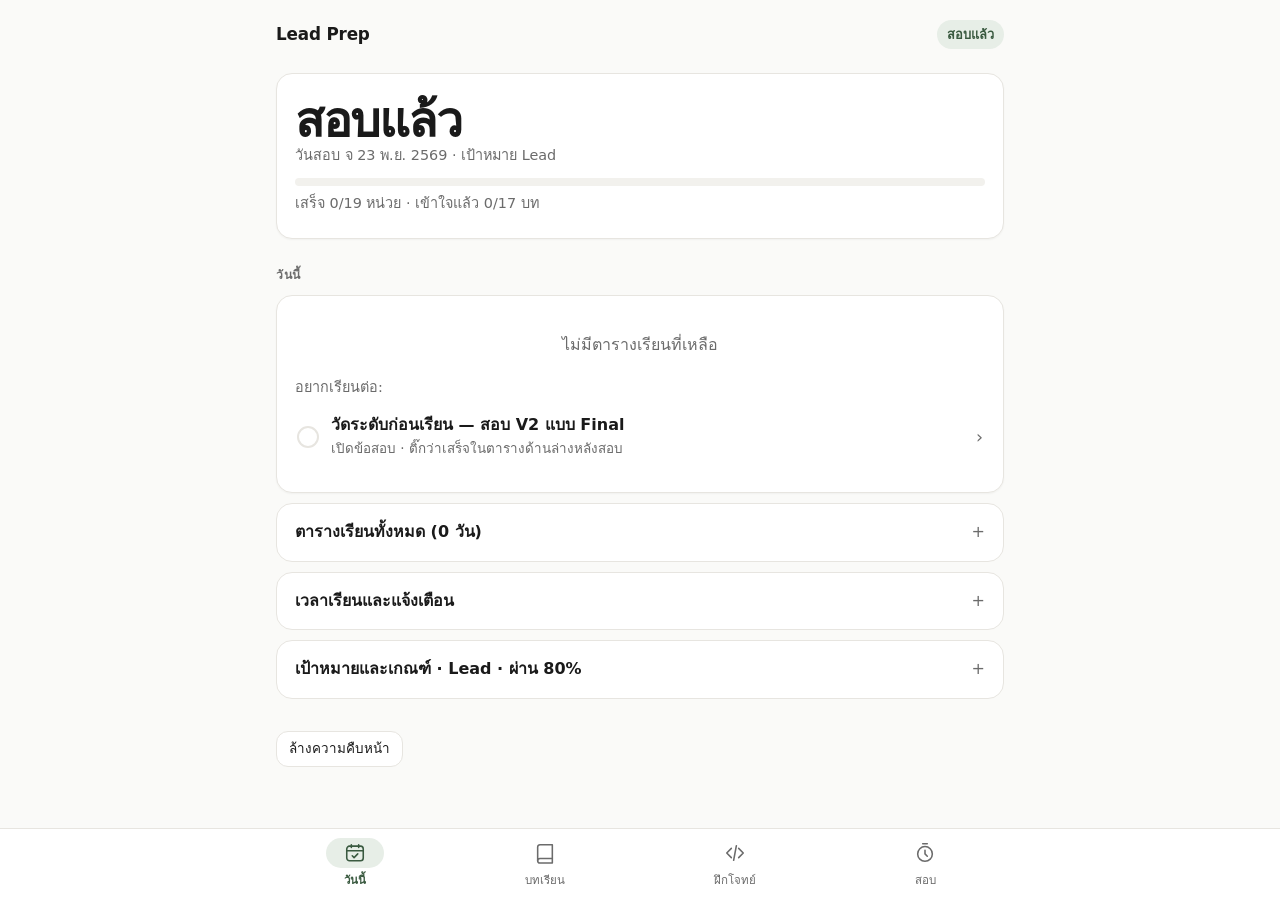
==== commit ecc727d5: "Minimal UI, pre/post-test flow, Final exam mode, target criteria, themed dialogs - Training page reb" ====
--- a/competency-2026-train.html
+++ b/competency-2026-train.html
@@ -31,10 +31,9 @@
 .done{background:var(--ok-soft);color:var(--green)}
 textarea,select,input{font:inherit;color:var(--text)}
 textarea{width:100%;background:var(--code);border:1px solid var(--border);border-radius:10px;padding:12px;font-family:ui-monospace,Consolas,'Courier New',monospace;font-size:.86rem;resize:vertical;tab-size:4;line-height:1.5}
-textarea:focus,select:focus,input:focus{outline:2px solid var(--blue);outline-offset:-1px}
+textarea:focus,select:focus,input:focus{outline:none;border-color:var(--blue);box-shadow:0 0 0 3px var(--accent-soft)}
 select,input[type=date],input[type=time]{background:var(--bg2);border:1px solid var(--border);border-radius:10px;padding:9px 12px;color-scheme:light dark}
 .opt{display:block;width:100%;text-align:left;margin:8px 0;padding:12px 14px;border:1px solid var(--border);background:var(--bg2);border-radius:12px;font:inherit;color:var(--text);cursor:pointer;transition:border-color .15s,background .15s}
-.opt:hover{border-color:var(--muted)}
 .opt.sel{border-color:var(--blue);background:var(--accent-soft)}
 .opt.correct{border-color:var(--green);background:var(--ok-soft)}
 .opt.wrong{border-color:var(--red);background:var(--bad-soft)}
@@ -43,9 +42,38 @@
 .bar{height:6px;background:var(--bg3);border-radius:3px;overflow:hidden;min-width:60px}
 .bar>div{height:100%;background:var(--green);border-radius:3px}
 .toast{position:fixed;left:50%;top:14px;transform:translateX(-50%);background:var(--text);color:var(--bg);padding:10px 16px;border-radius:12px;font-size:.92rem;z-index:50;box-shadow:0 6px 24px rgba(0,0,0,.18);max-width:calc(100% - 32px)}
-dialog{border:none;border-radius:16px;padding:22px;max-width:440px;width:calc(100% - 32px);background:var(--bg2);color:var(--text);box-shadow:0 10px 40px rgba(0,0,0,.25)}
+dialog{margin:auto;border:none;border-radius:16px;padding:22px;max-width:440px;width:calc(100% - 32px);background:var(--bg2);color:var(--text);box-shadow:0 10px 40px rgba(0,0,0,.25)}
 dialog::backdrop{background:rgba(0,0,0,.4)}
 dialog h3{margin-bottom:8px}dialog ul{margin:8px 0 16px 20px}dialog li{margin:4px 0}
+/* ---- interaction: กดแล้วต้องเข้ากับรูปทรงมน ไม่ใช่กรอบสี่เหลี่ยมสีฟ้าของ WebView ---- */
+*{-webkit-tap-highlight-color:transparent}
+button,a,summary,.opt,.item,label{touch-action:manipulation;-webkit-user-select:none;user-select:none}
+:focus{outline:none}
+:focus-visible{outline:2px solid var(--blue);outline-offset:2px}
+textarea,input,select{-webkit-user-select:text;user-select:text}
+button,.btn,.opt,.item,.vcard,.gbtn,.day,.seg button,.bnav button,details>summary{transition:background-color .15s ease,border-color .15s ease,transform .12s ease,opacity .15s ease,box-shadow .15s ease}
+button:active:not(:disabled),.btn:active,.opt:active,.vcard:active,.exam-card:active{transform:scale(.98)}
+.item:active,details>summary:active{opacity:.6}
+@media (hover:hover){
+  .opt:hover:not(.correct):not(.wrong):not(.sel){border-color:var(--muted)}
+  .item:hover .chev{transform:translateX(2px)}
+}
+input[type=checkbox]{accent-color:var(--blue);width:20px;height:20px;cursor:pointer}
+@media (prefers-reduced-motion: reduce){*{transition:none!important}button:active,.btn:active,.opt:active,.vcard:active,.exam-card:active{transform:none!important}}
+/* ---- modal ตาม theme ---- */
+dialog.ui-dialog{padding:0;max-width:400px}
+.ui-dialog .in{padding:22px 22px 16px}
+.ui-dialog h3{font-size:1.1rem;font-weight:700;margin:0 0 6px}
+.ui-dialog p{color:var(--muted);line-height:1.6;margin:0}
+.ui-dialog-actions{display:flex;gap:8px;justify-content:flex-end;margin-top:20px}
+.ui-btn{font:inherit;cursor:pointer;min-height:44px;padding:10px 18px;border-radius:12px;border:1px solid var(--border);background:var(--bg2);color:var(--text)}
+.ui-btn.primary{background:var(--blue);border-color:var(--blue);color:var(--bg);font-weight:600}
+.ui-btn.danger{background:var(--red);border-color:var(--red);color:var(--bg);font-weight:600}
+.ui-btn:active{transform:scale(.97)}
+dialog[open]{animation:dlg-in .18s ease}
+dialog::backdrop{background:rgba(0,0,0,.45)}
+@keyframes dlg-in{from{opacity:0;transform:translateY(8px) scale(.98)}to{opacity:1;transform:none}}
+@media (prefers-reduced-motion: reduce){dialog[open]{animation:none}}
 
 .app{max-width:760px;margin:0 auto;padding:12px 16px 104px}
 .topbar{display:flex;align-items:center;justify-content:space-between;padding:8px 0 14px}
@@ -64,7 +92,7 @@
 .item .main{flex:1;min-width:0}
 .item .ttl{font-weight:600;line-height:1.4}
 .item .sub{color:var(--muted);font-size:.84rem;margin-top:2px}
-.item .chev{color:var(--muted);font-size:1.1rem}
+.item .chev{color:var(--muted);font-size:1.1rem;display:inline-block;transition:transform .15s ease}
 .item.ok .ttl{color:var(--muted);text-decoration:line-through;text-decoration-color:var(--border)}
 .dot{width:22px;height:22px;border-radius:50%;border:2px solid var(--border);flex:0 0 22px;display:inline-flex;align-items:center;justify-content:center;font-size:.75rem;color:var(--bg)}
 .dot.half{border-color:var(--blue);background:linear-gradient(90deg,var(--blue) 50%,transparent 50%)}
@@ -72,12 +100,12 @@
 .dot.full::after{content:'✓';font-weight:800}
 .progress{height:8px;background:var(--bg3);border-radius:4px;overflow:hidden;margin:10px 0 6px}
 .progress>div{height:100%;background:var(--blue);border-radius:4px;transition:width .3s}
-.btn{font:inherit;cursor:pointer;border:1px solid var(--border);border-radius:10px;padding:9px 16px;background:var(--bg2);color:var(--text);font-size:.92rem;text-decoration:none;display:inline-block}
-.btn:hover{border-color:var(--muted)}
+.btn{font:inherit;cursor:pointer;border:1px solid var(--border);border-radius:12px;padding:10px 18px;min-height:44px;background:var(--bg2);color:var(--text);font-size:.92rem;text-decoration:none;display:inline-flex;align-items:center;justify-content:center;gap:6px}
+@media (hover:hover){.btn:hover{border-color:var(--muted)}.btn.primary:hover{filter:brightness(1.08)}.exam-card:hover{border-color:var(--muted)}}
 .btn.primary{background:var(--blue);border-color:var(--blue);color:var(--bg);font-weight:600}
 .btn.green{background:var(--ok-soft);border-color:transparent;color:var(--green);font-weight:600}
-.btn.small{padding:5px 11px;font-size:.82rem}
-.btn.block{display:block;width:100%;text-align:center;padding:13px}
+.btn.small{padding:6px 12px;font-size:.84rem;min-height:36px}
+.btn.block{display:flex;width:100%;padding:13px}
 button:disabled{opacity:.45;cursor:default}
 .row{display:flex;gap:8px;flex-wrap:wrap;align-items:center;margin:10px 0}
 .back{display:inline-block;color:var(--muted);text-decoration:none;font-size:.92rem;margin:2px 0 8px;cursor:pointer}
@@ -126,9 +154,15 @@
 .bnav{position:fixed;left:0;right:0;bottom:0;background:var(--bg2);border-top:1px solid var(--border);display:flex;justify-content:center;z-index:20;padding-bottom:env(safe-area-inset-bottom)}
 .bnav .in{display:flex;max-width:760px;width:100%}
 .bnav button{flex:1;font:inherit;border:none;background:none;color:var(--muted);padding:9px 0 10px;display:flex;flex-direction:column;align-items:center;gap:3px;font-size:.72rem;cursor:pointer}
-.bnav button svg{width:22px;height:22px}
-.bnav button.on{color:var(--blue);font-weight:700}
+.bnav button svg{width:22px;height:22px;box-sizing:content-box;padding:4px 18px;border-radius:999px;transition:background-color .2s ease}
+.bnav button.on{color:var(--blue);font-weight:700}.bnav button.on svg{background:var(--accent-soft)}
 .empty{color:var(--muted);text-align:center;padding:18px 0}
+button.choice{display:block;width:100%;text-align:left;font:inherit;color:var(--text);background:var(--bg2);border:1.5px solid var(--border);border-radius:16px;padding:16px 18px;margin:10px 0;cursor:pointer}
+button.choice.rec{border-color:var(--blue);background:var(--accent-soft)}
+button.choice .ch-top{display:flex;gap:8px;align-items:center;margin-bottom:4px}
+button.choice b{font-size:1.02rem}
+@media (hover:hover){button.choice:hover{border-color:var(--muted)}button.choice.rec:hover{border-color:var(--blue);filter:brightness(1.03)}}
+.in-app .bnav{padding-bottom:0}
 
 </style>
 </head>
@@ -990,10 +1024,18 @@
   ['Microservices',5.69,'micro'],['SQL',5.69,'sqlt'],['Monitoring & Logging',5.69,'mon'],['Unit & Functional Testing',5.69,'test'],
   ['Application Security',5.69,'sec'],['Container',2.98,'cont'],['Cloud',2.98,'cloud'],['CI/CD',1.63,'cicd'],['AI & Prompt Engineer',1.63,'ai']
 ];
+// ระดับที่ต้องได้ต่อทักษะ ตามตำแหน่ง (Junior, Senior, Lead, Expert, Manager) จาก sheet "competency"
+const ROLES = ['Junior', 'Senior', 'Lead', 'Expert', 'Manager'];
+const EXP = {code:'BIIAB', sysd:'BIIAI', db:'BIIAI', git:'BIIAB', fe:'BIAAB', oop:'BIIAB', sql:'BIIAB', prompt:'BIIAB', micro:'BIIAI',
+  sqlt:'BIIAB', mon:'BIIAI', test:'BIIAB', sec:'BIIAI', cont:'BIIAB', cloud:'IIIAI', cicd:'BIIAB', ai:'BIIIB'};
+const LESSON_COMP = {algo:'code', sqlt:'sqlt', pc:'prompt', sysd:'sysd', db:'db', micro:'micro', git:'git', oop:'oop', test:'test',
+  mon:'mon', fe:'fe', api:'fe', sec:'sec', cont:'cont', cicd:'cicd', cloud:'cloud', ai:'ai'};
+const CUT = {B:30, I:50, A:70};
+const PASS_OPTIONS = [60, 70, 80, 90];
 const GROUPS = [
   ['ฝึกมือ (น้ำหนักสูงสุด)', ['algo', 'sqlt', 'pc']],
   ['Architecture', ['sysd', 'db', 'micro']],
-  ['Web & API — ต้องได้ Advance', ['fe', 'api']],
+  ['Web & API', ['fe', 'api']],
   ['Engineering', ['oop', 'git', 'test', 'mon']],
   ['Security', ['sec']],
   ['DevOps & Cloud', ['cont', 'cicd', 'cloud']],
@@ -1003,13 +1045,34 @@
 const KEY = 'comp2026-lead-training-v1', HIST_KEY = 'comp2026-exam-history';
 function ymd(d){ return d.getFullYear() + '-' + String(d.getMonth() + 1).padStart(2, '0') + '-' + String(d.getDate()).padStart(2, '0'); }
 function parseYmd(s){ const [y, m, d] = s.split('-').map(Number); return new Date(y, m - 1, d); }
-const freshState = () => ({lessons:{}, quiz:{}, pre:{}, post:{}, units:{}, prob:{}, sql:{}, prompt:{}, code:{}, practice:'code',
+const freshState = () => ({lessons:{}, quiz:{}, pre:{}, post:{}, units:{}, prob:{}, sql:{}, prompt:{}, code:{}, practice:'code', target:{role:'Lead', pass:80},
   sched:{examDate:'2026-11-23', time:'20:00', days:[0,1,2,3,4,5,6], start:ymd(new Date()), units:null}});
 let ST = freshState();
-try { const s = JSON.parse(localStorage.getItem(KEY) || 'null'); if (s) { ST = Object.assign(ST, s); ST.sched = Object.assign(freshState().sched, s.sched || {}); ['pre','post','units'].forEach(k => ST[k] = ST[k] || {}); } } catch (e) {}
+try { const s = JSON.parse(localStorage.getItem(KEY) || 'null'); if (s) { ST = Object.assign(ST, s); ST.sched = Object.assign(freshState().sched, s.sched || {}); ST.target = Object.assign({role:'Lead', pass:80}, s.target || {}); ['pre','post','units'].forEach(k => ST[k] = ST[k] || {}); } } catch (e) {}
 function save(){ try { localStorage.setItem(KEY, JSON.stringify(ST)); } catch (e) {} }
-function resetProgress(){ if (confirm('ล้างความคืบหน้าทั้งหมด (pre/post-test, โจทย์, โค้ดที่เขียนไว้)? ตารางเรียนและการแจ้งเตือนยังอยู่')) { const sc = ST.sched; ST = freshState(); ST.sched = sc; save(); render(); } }
-
+async function resetProgress(){ if (await uiConfirm('ลบผล pre-test / post-test โจทย์ที่ผ่าน และโค้ดที่เขียนไว้ทั้งหมด ส่วนตารางเรียน การแจ้งเตือน และเป้าหมายยังอยู่', {title: 'ล้างความคืบหน้า?', ok: 'ล้างข้อมูล', danger: true})) { const sc = ST.sched, tg = ST.target; ST = freshState(); ST.sched = sc; ST.target = tg; save(); render(); } }
+
+/* ---------- modal ยืนยัน/แจ้งเตือน ตาม theme (แทน confirm/alert ของระบบที่เป็นกล่องสีขาว) ---------- */
+function uiDialog(msg, opts){
+  opts = opts || {};
+  return new Promise(resolve => {
+    const d = document.createElement('dialog'); d.className = 'ui-dialog';
+    const box = document.createElement('div'); box.className = 'in';
+    if (opts.title) { const h = document.createElement('h3'); h.textContent = opts.title; box.appendChild(h); }
+    if (msg) { const p = document.createElement('p'); p.textContent = msg; box.appendChild(p); }
+    const row = document.createElement('div'); row.className = 'ui-dialog-actions';
+    const done = v => { d.close(); d.remove(); resolve(v); };
+    if (opts.cancel !== false) { const c = document.createElement('button'); c.className = 'ui-btn'; c.textContent = opts.cancel || 'ยกเลิก'; c.onclick = () => done(false); row.appendChild(c); }
+    const ok = document.createElement('button'); ok.className = 'ui-btn ' + (opts.danger ? 'danger' : 'primary'); ok.textContent = opts.ok || 'ตกลง';
+    ok.onclick = () => done(true); row.appendChild(ok);
+    box.appendChild(row); d.appendChild(box);
+    d.addEventListener('cancel', e => { e.preventDefault(); done(false); });   // ปุ่ม back / Esc
+    d.addEventListener('click', e => { if (e.target === d) done(false); });     // แตะนอกกล่อง
+    document.body.appendChild(d); d.showModal(); ok.focus({preventScroll: true});
+  });
+}
+const uiConfirm = (msg, opts) => uiDialog(msg, opts);
+const uiAlert = (msg, opts) => uiDialog(msg, Object.assign({cancel: false}, opts));
 function el(tag, cls, text){ const e = document.createElement(tag); if (cls) e.className = cls; if (text != null) e.textContent = text; return e; }
 function html(tag, cls, h){ const e = el(tag, cls); e.innerHTML = h; return e; }
 function lvTag(lv){ return el('span', 'tag lv-' + lv, LV[lv]); }
@@ -1036,8 +1099,8 @@
   {id:'u5', t:'SQL Lab 6–10 (window, CTE, recursive)', h:2, sql:rng(5, 9)},
   {id:'u6', t:'System Design', h:1.5, lessons:['sysd']},
   {id:'u7', t:'Database Design', h:1.5, lessons:['db']},
-  {id:'u8', t:'Frontend (ต้องได้ Advance)', h:1.5, lessons:['fe']},
-  {id:'u9', t:'Backend & API (ต้องได้ Advance)', h:1.5, lessons:['api']},
+  {id:'u8', t:'Frontend', h:1.5, lessons:['fe']},
+  {id:'u9', t:'Backend & API', h:1.5, lessons:['api']},
   {id:'u10', t:'OOP + Git', h:2, lessons:['oop', 'git']},
   {id:'u11', t:'Testing + Monitoring', h:2, lessons:['test', 'mon']},
   {id:'u12', t:'Application Security', h:1.5, lessons:['sec']},
@@ -1049,7 +1112,12 @@
   {id:'u18', t:'ทบทวนทักษะที่ยังไม่ถึงเกณฑ์จากผลสอบ V1', h:1.5, manual:true},
   {id:'u19', t:'สอบ V2 แบบ Final รอบสุดท้าย เทียบกับครั้งแรก', h:2, manual:true, exam:true}
 ];
-const lessonPassed = id => !!(ST.post[id] && ST.post[id].pass);
+const role = () => ROLES.includes(ST.target.role) ? ST.target.role : 'Lead';
+const passPct = () => ST.target.pass || 80;
+const need = key => EXP[key][ROLES.indexOf(role())];
+const lessonNeed = l => need(LESSON_COMP[l.id] || 'code');
+// ผ่านเมื่อคะแนน post-test ที่ดีที่สุดถึงเกณฑ์ปัจจุบัน (เปลี่ยนเกณฑ์แล้วสถานะเปลี่ยนตาม)
+const lessonPassed = id => !!(ST.post[id] && ST.post[id].best >= passPct());
 function unitDone(u){
   if (u.manual) return !!ST.units[u.id];
   if (u.review) return LESSONS.every(l => lessonPassed(l.id));
@@ -1088,6 +1156,8 @@
 
 /* ---------- สะพานไปแอป Android (แจ้งเตือน) ---------- */
 const IN_APP = typeof AppBridge !== 'undefined';
+// ในแอป Flutter เว้นขอบล่างให้แล้ว (SafeArea) — ไม่ต้องเว้นซ้ำด้วย safe-area-inset
+if (IN_APP) document.documentElement.classList.add('in-app');
 function bridge(msg){ if (IN_APP) try { AppBridge.postMessage(JSON.stringify(msg)); } catch (e) {} }
 window.appMsg = m => {
   const n = document.getElementById('notifStatus'); if (!n) return;
@@ -1095,7 +1165,8 @@
     : `ตั้งแจ้งเตือนแล้ว ${m.count} ครั้ง` + (m.exact === false ? ' (อาจคลาดเคลื่อนไม่กี่นาที)' : '');
   if (m.type === 'test') n.textContent = m.perm === false ? 'ยังไม่ได้รับสิทธิ์แจ้งเตือน' : 'ส่งแจ้งเตือนทดสอบแล้ว จะเด้งในอีกประมาณ 5 วินาที';
 };
-function sendSchedule(){
+// ask = ผู้ใช้กดบันทึกเอง → แอปขอสิทธิ์ที่ขาด (เปิดหน้าตั้งค่า) ได้; ตอนเปิดแอปจะไม่เด้งไปหน้าตั้งค่า
+function sendSchedule(ask){
   const [hh, mm] = ST.sched.time.split(':').map(Number), now = Date.now(), items = [];
   const exam = parseYmd(ST.sched.examDate);
   buildPlan().forEach((p, i) => {
@@ -1107,10 +1178,11 @@
   });
   const ed = new Date(exam); ed.setHours(7, 0, 0, 0);
   if (ed.getTime() > now) items.push({id: 999, at: ed.getTime(), title: 'วันนี้สอบ Competency', body: 'ทำปรนัยให้เร็ว เก็บเวลาไว้ให้ข้อ Coding อ่านข้อจำกัดก่อนเลือกอัลกอริทึม — สู้ ๆ', hash: '#/today'});
-  bridge({type: 'schedule', items});
+  bridge({type: 'schedule', items, ask: !!ask});
   return items.length;
 }
 
+/* ================= ตัวรันโค้ด JS (Web Worker) + หน้าฝึก Coding / SQL Lab / Prompt Lab ================= */
 /* ---------- JS runner ---------- */
 const WORKER_SRC = `onmessage = e => {
   const { code, fn, tests } = e.data;
@@ -1195,7 +1267,7 @@
       const ok = showResult(out, await runJs(ta.value, p.fn, tests), tests);
       if (ok && !ST.prob[p.id]) { ST.prob[p.id] = true; save(); s.appendChild(el('span', 'tag done', '✓ ผ่าน')); }
     };
-    const rs = el('button', 'btn', 'Reset'); rs.onclick = () => { if (confirm('ล้างโค้ด?')) { ta.value = p.starter; ST.code[p.id] = p.starter; save(); } };
+    const rs = el('button', 'btn', 'Reset'); rs.onclick = async () => { if (await uiConfirm('โค้ดที่เขียนไว้ในโจทย์นี้จะหายไป', {title: 'ล้างโค้ด?', ok: 'ล้างโค้ด', danger: true})) { ta.value = p.starter; ST.code[p.id] = p.starter; save(); } };
     row.appendChild(run); row.appendChild(rs); b.appendChild(row); b.appendChild(out);
     b.appendChild(reveal('💡 คำใบ้', p.hint));
     b.appendChild(reveal('เฉลย JavaScript', p.sol));
@@ -1301,7 +1373,7 @@
     pa.oninput = () => { ST.code[task.id + '-p'] = pa.value; save(); upd(); }; upd();
     b.appendChild(pa); b.appendChild(info);
     const cp = el('button', 'btn primary', '📋 คัดลอก prompt ไปวางใน AI');
-    cp.onclick = () => { const p = promptIssue(pa.value); if (p) { alert(p); return; } copyText(wrapPrompt(task, pa.value), cp); };
+    cp.onclick = () => { const p = promptIssue(pa.value); if (p) { uiAlert(p, {title: 'ยังคัดลอก prompt ไม่ได้'}); return; } copyText(wrapPrompt(task, pa.value), cp); };
     const r1 = el('div', 'row'); r1.appendChild(cp); b.appendChild(r1);
     b.appendChild(el('b', null, '2) วางคำตอบของ AI'));
     const ca = codeArea(task.id + '-c', '', 10); ca.placeholder = 'วางคำตอบของ AI ทั้งหมด ระบบจะดึงโค้ดจาก code block ให้'; b.appendChild(ca);
@@ -1372,7 +1444,7 @@
   const plan = buildPlan(), todayP = plan.find(p => p.date === today);
   const hero = el('div', 'card hero');
   hero.appendChild(html('div', 'big', left > 0 ? `${left}<small>วันก่อนสอบ</small>` : left === 0 ? 'วันนี้สอบ' : 'สอบแล้ว'));
-  hero.appendChild(el('div', 'muted', 'วันสอบ ' + thDate(sc.examDate) + ' ' + (parseYmd(sc.examDate).getFullYear() + 543)));
+  hero.appendChild(el('div', 'muted', 'วันสอบ ' + thDate(sc.examDate) + ' ' + (parseYmd(sc.examDate).getFullYear() + 543) + ' · เป้าหมาย ' + role()));
   const done = UNITS.filter(unitDone).length;
   const pr = el('div', 'progress'), f = el('div'); f.style.width = (done / UNITS.length * 100) + '%'; pr.appendChild(f);
   hero.appendChild(pr);
@@ -1412,7 +1484,7 @@
     t1.appendChild(box);
   });
   const rb = el('button', 'btn small', 'จัดตารางใหม่จากวันนี้ (เฉพาะที่ยังไม่เสร็จ)');
-  rb.onclick = () => { if (!confirm('จัดหน่วยที่ยังไม่เสร็จลงวันที่เหลือตั้งแต่วันนี้ถึงวันสอบใหม่?')) return; sc.start = today; sc.units = UNITS.filter(u => !unitDone(u)).map(u => u.id); save(); sendSchedule(); render(); };
+  rb.onclick = async () => { if (!await uiConfirm('หน่วยที่ยังไม่เสร็จจะถูกกระจายลงวันที่เหลือ ตั้งแต่วันนี้ถึงวันก่อนสอบ', {title: 'จัดตารางใหม่?', ok: 'จัดตารางใหม่'})) return; sc.start = today; sc.units = UNITS.filter(u => !unitDone(u)).map(u => u.id); save(); sendSchedule(); render(); };
   t1.appendChild(el('p', 'muted', 'หน่วยบทเรียนจะเสร็จอัตโนมัติเมื่อผ่าน post-test และโจทย์ครบ · หน่วยสอบให้ติ๊กเอง'));
   t1.appendChild(rb);
 
@@ -1429,9 +1501,9 @@
   const ar = el('div', 'row');
   const sv = el('button', 'btn primary', IN_APP ? 'บันทึกและตั้งแจ้งเตือน' : 'บันทึก');
   sv.onclick = () => {
-    if (!ex.value || !tm.value || !picked.size) { alert('เลือกวันสอบ เวลา และวันเรียนอย่างน้อย 1 วัน'); return; }
+    if (!ex.value || !tm.value || !picked.size) { uiAlert('เลือกวันสอบ เวลา และวันเรียนอย่างน้อย 1 วัน', {title: 'ข้อมูลยังไม่ครบ'}); return; }
     sc.examDate = ex.value; sc.time = tm.value; sc.days = [...picked].sort(); save();
-    const n = sendSchedule(); render();
+    const n = sendSchedule(true); render();
     const st = document.getElementById('notifStatus'); if (st) st.textContent = IN_APP ? `กำลังตั้งแจ้งเตือน ${n} ครั้ง…` : 'บันทึกแล้ว';
   };
   ar.appendChild(sv);
@@ -1442,11 +1514,21 @@
   t2.appendChild(ns);
   if (IN_APP) t2.appendChild(el('p', 'muted', 'ถ้าแจ้งเตือนไม่ดัง (vivo/OPPO/Xiaomi): ตั้งแบตเตอรี่ของแอปเป็น "ไม่จำกัด" และเปิด "เริ่มอัตโนมัติ"'));
 
-  const t3 = fold('เกณฑ์ระดับ Lead');
-  t3.appendChild(html('p', 'b', 'ต้องได้ <b>Intermediate (≥ 50%)</b> ทุกทักษะ และ <b>Advance (≥ 70%)</b> ใน Web &amp; Mobile (รวม Backend/API) · ข้อ B/I/A ได้ 1/2/3 คะแนน · ข้อ Coding มักถือน้ำหนักทั้งทักษะ'));
+  const t3 = fold(`เป้าหมายและเกณฑ์ · ${role()} · ผ่าน ${passPct()}%`);
+  const segOf = (opts, cur, fn, label) => {
+    t3.appendChild(el('div', 'muted', label));
+    const sg = el('div', 'seg');
+    opts.forEach(o => { const b = el('button', String(o) === String(cur) ? 'on' : '', String(o) + (typeof o === 'number' ? '%' : '')); b.onclick = () => fn(o); sg.appendChild(b); });
+    t3.appendChild(sg);
+  };
+  const keepOpen = () => { render(); const f = [...document.querySelectorAll('details.fold')].find(d => /เป้าหมายและเกณฑ์/.test(d.textContent)); if (f) f.open = true; };
+  segOf(ROLES, role(), r => { ST.target.role = r; save(); keepOpen(); }, 'ระดับเป้าหมาย (ใช้กับหน้าข้อสอบด้วย)');
+  segOf(PASS_OPTIONS, passPct(), v => { ST.target.pass = v; save(); keepOpen(); }, 'post-test ต้องได้เท่าไรจึงนับว่า "เข้าใจแล้ว"');
+  const cnt = lv => COMPS.filter(c => need(c[2]) === lv).length;
+  t3.appendChild(html('p', 'b', `ระดับ <b>${role()}</b> ต้องได้ Advance (≥ ${CUT.A}%) ${cnt('A')} ทักษะ · Intermediate (≥ ${CUT.I}%) ${cnt('I')} ทักษะ · Beginner (≥ ${CUT.B}%) ${cnt('B')} ทักษะ — ข้อ B/I/A ได้ 1/2/3 คะแนน`));
   const tw = el('div', 'tw'), t = el('table');
   t.innerHTML = '<tr><th>ทักษะ</th><th>น้ำหนัก</th><th>ต้องได้</th></tr>';
-  COMPS.forEach(([n, w]) => { const tr = el('tr'); tr.appendChild(el('td', null, n)); tr.appendChild(el('td', null, w.toFixed(2) + '%')); const lt = el('td'); lt.appendChild(lvTag(n.startsWith('Web') ? 'A' : 'I')); tr.appendChild(lt); t.appendChild(tr); });
+  COMPS.forEach(([n, w, k]) => { const tr = el('tr'); tr.appendChild(el('td', null, n.replace(' (Advance)', ''))); tr.appendChild(el('td', null, w.toFixed(2) + '%')); const lt = el('td'); lt.appendChild(lvTag(need(k))); tr.appendChild(lt); t.appendChild(tr); });
   tw.appendChild(t); t3.appendChild(tw);
 
   const rs = el('button', 'btn small', 'ล้างความคืบหน้า'); rs.style.marginTop = '22px'; rs.onclick = resetProgress; m.appendChild(rs);
@@ -1457,7 +1539,7 @@
 function lessonDot(id){ return lessonPassed(id) ? 'dot full' : ST.pre[id] ? 'dot half' : 'dot'; }
 function viewLearn(m){
   m.appendChild(el('h1', null, 'บทเรียน'));
-  m.appendChild(el('p', 'muted', 'ทุกบท: pre-test → เรียน → post-test (ผ่าน ≥ 80% = เข้าใจแล้ว)'));
+  m.appendChild(el('p', 'muted', `ทุกบท: pre-test → เรียน → post-test (ผ่าน ≥ ${passPct()}% = เข้าใจแล้ว) · เป้าหมาย ${role()}`));
   GROUPS.forEach(([g, ids]) => {
     m.appendChild(el('div', 'section-label', g));
     const c = el('div', 'card'); c.style.padding = '2px 16px';
@@ -1466,7 +1548,7 @@
       a.appendChild(el('span', lessonDot(l.id)));
       const mm = el('div', 'main'); mm.appendChild(el('div', 'ttl', shortTitle(l)));
       const p = ST.post[l.id];
-      mm.appendChild(el('div', 'sub', (p ? (p.pass ? `เข้าใจแล้ว · ${p.best}%` : `post ${p.best}% · ยังไม่ผ่าน`) : ST.pre[l.id] ? 'กำลังเรียน' : `~${l.min} นาที`) + ' · ' + LV[l.target]));
+      mm.appendChild(el('div', 'sub', (p ? (lessonPassed(l.id) ? `เข้าใจแล้ว · ${p.best}%` : `post ${p.best}% · ยังไม่ผ่าน`) : ST.pre[l.id] ? 'กำลังเรียน' : `~${l.min} นาที`) + ' · ต้องได้ ' + LV[lessonNeed(l)]));
       a.appendChild(mm); a.appendChild(el('span', 'chev', '›'));
       c.appendChild(a);
     });
@@ -1475,7 +1557,6 @@
 }
 
 /* ---------- บทเรียน (หน้าบท): pre-test → บทเรียน → post-test ---------- */
-const PASS_PCT = 80;
 const PRACTICE_AFTER = {algo: 'code', sqlt: 'sql', pc: 'prompt'};
 function viewLesson(m, l){
   const b = el('a', 'back', '← บทเรียน'); b.href = '#/learn'; m.appendChild(b);
@@ -1483,7 +1564,7 @@
   m.appendChild(el('div', 'muted', subTitle(l)));
   const meta = el('div', 'meta');
   meta.appendChild(el('span', 'tag', l.comp + ' · ' + l.w.toFixed(2) + '%'));
-  meta.appendChild(lvTag(l.target));
+  meta.appendChild(lvTag(lessonNeed(l)));
   meta.appendChild(el('span', 'tag', '~' + l.min + ' นาที'));
   m.appendChild(meta);
   const body = el('div'); m.appendChild(body);
@@ -1510,15 +1591,29 @@
 function lessonTags(l, meta){
   meta.querySelectorAll('.tag.st').forEach(t => t.remove());
   const p = ST.pre[l.id], t = ST.post[l.id];
-  if (p) meta.appendChild(el('span', 'tag st', p.skip ? 'pre: ข้าม' : `pre ${p.pct}%`));
-  if (t) meta.appendChild(el('span', 'tag st' + (t.pass ? ' done' : ''), t.pass ? `เข้าใจแล้ว · ${t.best}%` : `post ${t.best}%`));
-}
-function fillLesson(l, body, meta){
+  if (p) meta.appendChild(el('span', 'tag st', p.skip ? (p.read ? 'อ่านก่อน' : 'pre: ข้าม') : `pre ${p.pct}%`));
+  if (t) meta.appendChild(el('span', 'tag st' + (lessonPassed(l.id) ? ' done' : ''), lessonPassed(l.id) ? `เข้าใจแล้ว · ${t.best}%` : `post ${t.best}%`));
+}
+function fillLesson(l, body, meta, startPre){
   lessonTags(l, meta);
   const refill = () => { body.innerHTML = ''; fillLesson(l, body, meta); };
   const pre = ST.pre[l.id], post = ST.post[l.id];
   const sp = el('div', 'stepper'); [true, !!pre, !!pre && !!post].forEach(on => sp.appendChild(el('span', on ? 'on' : ''))); body.appendChild(sp);
-  body.appendChild(stepHead(1, 'Pre-test', pre ? (pre.skip ? 'ข้าม' : `${pre.ok}/${pre.n}`) : ''));
+  body.appendChild(stepHead(1, pre || startPre ? 'Pre-test' : 'เริ่มบทเรียน', pre ? (pre.skip ? 'ข้าม' : `${pre.ok}/${pre.n}`) : ''));
+  if (!pre && !startPre) {
+    // ให้เลือกเองว่าจะวัดผลก่อน หรืออ่านเนื้อหาเลย
+    body.appendChild(el('p', 'muted', 'เลือกวิธีเริ่มบทนี้'));
+    const pick = (title, desc, tag, primary, fn) => {
+      const b = el('button', 'choice' + (primary ? ' rec' : ''));
+      const top = el('div', 'ch-top'); top.appendChild(el('b', null, title)); if (tag) top.appendChild(el('span', 'tag lv-I', tag));
+      b.appendChild(top); b.appendChild(el('div', 'muted', desc)); b.onclick = fn; body.appendChild(b);
+    };
+    pick('ทำ pre-test ก่อน', `${l.quiz.length} ข้อ ประมาณ 2 นาที · รู้ว่าตัวเองรู้อะไรแล้ว แล้วเทียบผลกับ post-test ได้`, 'แนะนำ', true,
+      () => { body.innerHTML = ''; fillLesson(l, body, meta, true); });
+    pick('อ่านเนื้อหาเลย', 'ข้ามการวัดผลก่อนเรียน ยังทำ post-test ท้ายบทได้ตามปกติ (แต่จะไม่มีคะแนนก่อน–หลังให้เทียบ)', '', false,
+      () => { ST.pre[l.id] = {skip: true, read: true}; save(); refill(); window.scrollTo(0, 0); });
+    return;
+  }
   if (!pre) {
     body.appendChild(el('p', 'muted', `${l.quiz.length} ข้อ ตอบตามที่รู้จริง ไม่รู้ให้เลือก "ยังไม่รู้" — ใช้วัดว่าเรียนแล้วเข้าใจขึ้นเท่าไร ไม่มีผลต่อการผ่าน`));
     body.appendChild(renderTest(shuffledQs(l.quiz), {dontKnow: true, label: 'ส่ง pre-test', onDone: (ok, n, res) => {
@@ -1526,28 +1621,29 @@
       const go = el('button', 'btn primary', 'เริ่มเรียน →'); go.onclick = () => { refill(); window.scrollTo(0, 0); };
       res.parentNode.appendChild(go);
     }}));
-    const sk = el('button', 'btn small', 'ข้าม pre-test'); sk.onclick = () => { ST.pre[l.id] = {skip: true}; save(); refill(); };
-    body.appendChild(sk);
+    const back = el('button', 'btn small', 'เปลี่ยนใจ — อ่านเนื้อหาเลย');
+    back.onclick = () => { ST.pre[l.id] = {skip: true, read: true}; save(); refill(); window.scrollTo(0, 0); };
+    body.appendChild(back);
     return;
   }
   body.appendChild(stepHead(2, 'เรียน', ''));
   const content = el('div', 'content'); renderBlocks(content, l.blocks); body.appendChild(content);
   const qs = postQs(l);
   body.appendChild(stepHead(3, 'Post-test', post ? `ดีที่สุด ${post.best}% · ${post.tries} ครั้ง` : ''));
-  body.appendChild(el('p', 'muted', `${qs.length} ข้อ มีข้อใหม่ที่ไม่เคยเห็น · ต้องได้ ≥ ${PASS_PCT}% · ทำใหม่ได้ ข้อจะสลับทุกครั้ง`));
+  body.appendChild(el('p', 'muted', `${qs.length} ข้อ มีข้อใหม่ที่ไม่เคยเห็น · ต้องได้ ≥ ${passPct()}% · ทำใหม่ได้ ข้อจะสลับทุกครั้ง`));
   body.appendChild(renderTest(shuffledQs(qs), {label: 'ส่ง post-test', onDone: (ok, n, res) => {
     const pct = Math.round(ok / n * 100), prev = ST.post[l.id] || {best: 0, tries: 0, pass: false};
-    ST.post[l.id] = {best: Math.max(prev.best, pct), last: pct, tries: prev.tries + 1, pass: prev.pass || pct >= PASS_PCT, at: Date.now()};
+    ST.post[l.id] = {best: Math.max(prev.best, pct), last: pct, tries: prev.tries + 1, pass: prev.pass || pct >= passPct(), at: Date.now()};
     if (ST.post[l.id].pass) ST.lessons[l.id] = true;
     save(); lessonTags(l, meta);
     const p = ST.pre[l.id];
-    res.className = pct >= PASS_PCT ? 'pass' : 'warn';
-    res.textContent = pct >= PASS_PCT
+    res.className = pct >= passPct() ? 'pass' : 'warn';
+    res.textContent = pct >= passPct()
       ? `ผ่าน ${pct}%` + (p && !p.skip ? ` (pre ${p.pct}% → ${pct}%)` : '') + ' — เข้าใจบทนี้แล้ว'
-      : `ได้ ${pct}% ยังไม่ถึง ${PASS_PCT}% — อ่านคำอธิบายข้อที่ผิด ทบทวนหัวข้อนั้น แล้วทำใหม่`;
+      : `ได้ ${pct}% ยังไม่ถึง ${passPct()}% — อ่านคำอธิบายข้อที่ผิด ทบทวนหัวข้อนั้น แล้วทำใหม่`;
     const row = res.parentNode;
     const again = el('button', 'btn', 'ทำใหม่ (สลับข้อ)'); again.onclick = refill; row.appendChild(again);
-    if (pct >= PASS_PCT) {
+    if (pct >= passPct()) {
       if (PRACTICE_AFTER[l.id]) { const a = el('a', 'btn primary', 'ไปฝึกโจทย์ →'); a.href = '#/practice/' + PRACTICE_AFTER[l.id]; row.appendChild(a); }
       else { const a = el('a', 'btn primary', 'กลับหน้าวันนี้'); a.href = '#/today'; row.appendChild(a); }
     }
@@ -1613,7 +1709,7 @@
 /* ---------- สอบ ---------- */
 function viewExam(m){
   m.appendChild(el('h1', null, 'ข้อสอบจำลอง'));
-  m.appendChild(el('p', 'muted', 'V1 61 ข้อ · V2 46 ข้อ · ให้คะแนนถ่วงน้ำหนักและเทียบเกณฑ์ระดับ Lead รายทักษะ'));
+  m.appendChild(el('p', 'muted', `V1 61 ข้อ · V2 46 ข้อ · ให้คะแนนถ่วงน้ำหนักและเทียบเกณฑ์ระดับ ${role()} รายทักษะ (เปลี่ยนเป้าหมายได้ที่หน้าวันนี้)`));
   [['final', 'Final — จับเวลาเหมือนสอบจริง', 'นับถอยหลัง หมดเวลาส่งอัตโนมัติ · ปิดแอปแล้วเวลายังเดิน · เตือนเมื่อเหลือ 10/5/1 นาที'],
    ['practice', 'ฝึกซ้อม — ไม่จับเวลา', 'ทำสบาย ๆ ส่งเมื่อพร้อม ดูเฉลยละเอียดหลังส่ง']].forEach(([k, t, d]) => {
     const a = el('a', 'card exam-card'); a.href = 'competency-2026-exam.html#' + k;
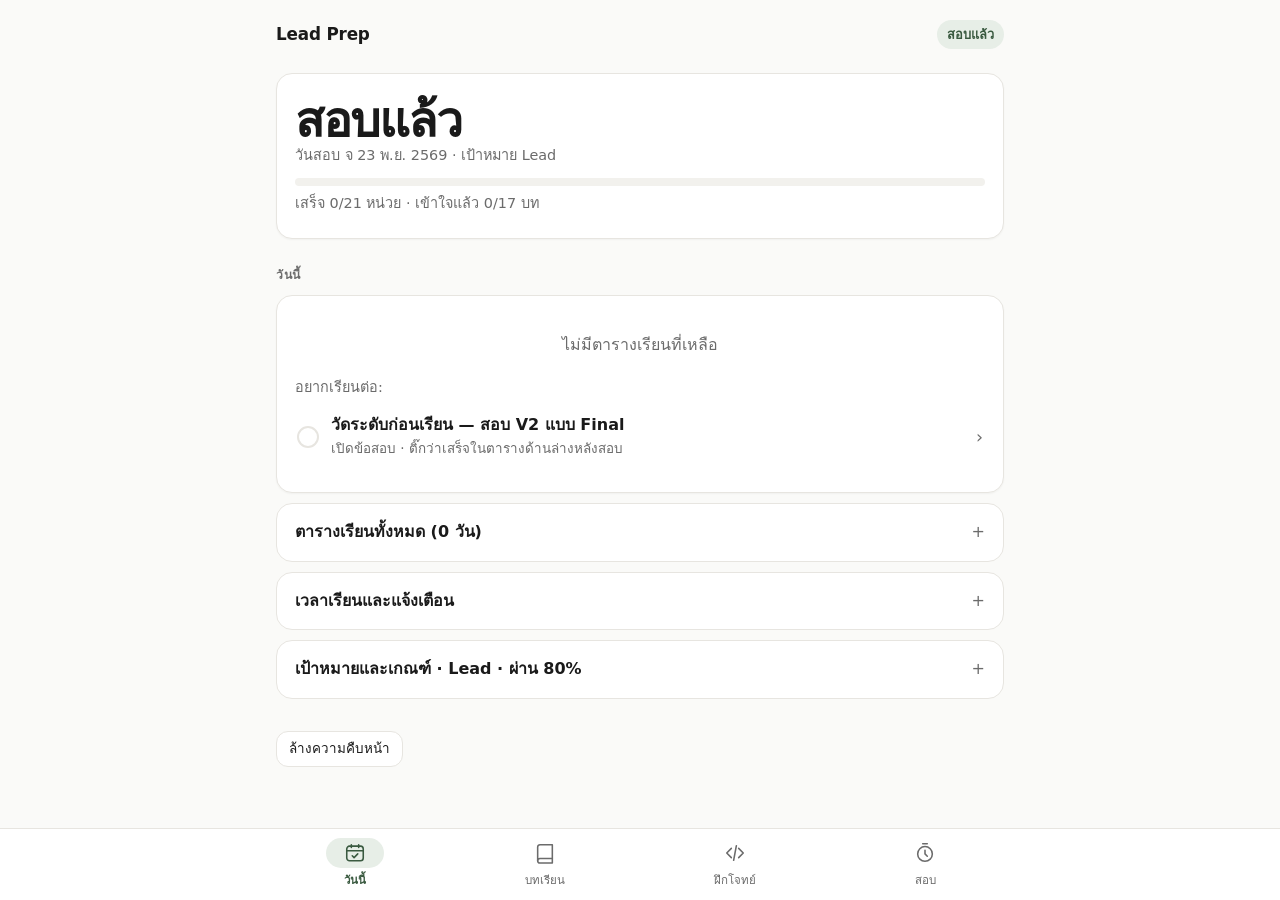
==== commit 1496f762: "More content: 102-question bank with MCQ drill mode, 9 coding, 10 SQL, 3 prompt tasks, deeper lesson" ====
--- a/competency-2026-train.html
+++ b/competency-2026-train.html
@@ -163,6 +163,7 @@
 button.choice b{font-size:1.02rem}
 @media (hover:hover){button.choice:hover{border-color:var(--muted)}button.choice.rec:hover{border-color:var(--blue);filter:brightness(1.03)}}
 .in-app .bnav{padding-bottom:0}
+button.day.wide{width:auto;height:auto;min-height:38px;border-radius:999px;padding:6px 14px;font-size:.85rem}
 
 </style>
 </head>
@@ -200,7 +201,7 @@
  ],
  quiz:[
  {q:'ระบบ 3 service ต่อกันแบบ synchronous แต่ละตัว 99.9% availability รวมประมาณเท่าไร',o:['99.9%','99.7%','99.97%','100%'],a:1,e:'อนุกรม = คูณกัน 0.999³ ≈ 0.997'},
- {q:'ข้อใดเป็นสาเหตุหลักที่ต้องทำให้ app server เป็น stateless',o:['ให้โค้ดสั้นลง','เพื่อให้ scale out หลัง load balancer ได้ และ instance ไหนล่มก็ไม่เสีย session','เพื่อให้ไม่ต้องใช้ database','เพื่อลดขนาด log'],a:1,e:'state ต้องอยู่ภายนอก (Redis/DB/token) request จึงไปเครื่องไหนก็ได้'},
+ {q:'ข้อใดเป็นสาเหตุหลักที่ต้องทำให้ app server เป็น stateless',o:['ให้โค้ดอ่านง่ายขึ้นและ deploy ได้เร็วขึ้นทุกครั้งที่ปล่อยเวอร์ชันใหม่','ให้ scale out หลัง load balancer ได้ เครื่องไหนล่มก็ไม่เสีย session','ให้เก็บ session ไว้ใน memory ของแต่ละเครื่อง จะได้อ่านเร็วที่สุดโดยไม่ผ่าน network','ให้ไม่ต้องใช้ database สำหรับเก็บข้อมูลผู้ใช้อีกต่อไป'],a:1,e:'state ต้องอยู่ภายนอก (Redis/DB/token) request จึงไปเครื่องไหนก็ได้'},
  {q:'ต้องการแสดง "ลำดับการเรียกกันของ service ตามเวลา" ใน use case เดียว ควรใช้ diagram ใด',o:['ER diagram','Deployment diagram','Sequence diagram','Class diagram'],a:2,e:'Sequence diagram = behavioral view ตามเวลา'},
  {q:'Rate limiter ที่ยอมให้ burst สั้น ๆ แต่คุมอัตราเฉลี่ย คือ',o:['Fixed window','Token bucket','Round robin','Consistent hashing'],a:1,e:'ความจุ bucket = burst, อัตราเติม token = อัตราเฉลี่ย'}
  ]},
@@ -230,9 +231,9 @@
  ],
  quiz:[
  {q:'WHERE status = \'PAID\' AND created_at >= @d ORDER BY created_at ควรใช้ index ใด',o:['(created_at, status)','(status, created_at)','(amount)','ไม่ต้องใช้ index'],a:1,e:'equality ก่อน range/sort'},
- {q:'อ่านแถวเดิมสองครั้งใน transaction ได้ค่าต่างกัน คือ anomaly ใด',o:['Dirty read','Non-repeatable read','Phantom read','Deadlock'],a:1,e:'แก้ด้วย REPEATABLE READ ขึ้นไป'},
- {q:'การเปลี่ยนชื่อคอลัมน์โดยไม่ให้ระบบ downtime ควรทำอย่างไร',o:['ALTER rename ทันที','Expand/contract: เพิ่มคอลัมน์ใหม่ ย้ายข้อมูล ให้แอปใช้ใหม่ แล้วค่อยลบของเก่า','ลบตารางแล้วสร้างใหม่','ปิดระบบชั่วคราว'],a:1,e:'ทำให้แอปเวอร์ชันเก่าและใหม่ทำงานร่วมกันได้ระหว่าง deploy'},
- {q:'WHERE LOWER(email) = @e ไม่ใช้ index บน email เพราะ',o:['email ยาวเกิน','non-sargable — ฟังก์ชันครอบคอลัมน์','ต้องใช้ LIKE','index เสีย'],a:1,e:'แก้ด้วย collation ที่ไม่สนตัวพิมพ์ หรือ computed/functional index'}
+ {q:'อ่านแถวเดิมสองครั้งใน transaction ได้ค่าต่างกัน คือ anomaly ใด',o:['Dirty read','Non-repeatable read','Phantom read','Serialization anomaly'],a:1,e:'แก้ด้วย REPEATABLE READ ขึ้นไป'},
+ {q:'การเปลี่ยนชื่อคอลัมน์โดยไม่ให้ระบบ downtime ควรทำอย่างไร',o:['ALTER COLUMN rename ทันทีใน transaction เดียวตอนคนใช้น้อย','เพิ่มคอลัมน์ใหม่ ย้ายข้อมูล ให้แอปใช้ของใหม่ แล้วค่อยลบของเก่า','สร้าง view ชื่อเดิมครอบตารางใหม่ แล้วลบคอลัมน์เก่าทันที','ใช้ trigger ซิงก์สองคอลัมน์ไว้ตลอด ไม่ต้องลบของเก่า'],a:1,e:'ทำให้แอปเวอร์ชันเก่าและใหม่ทำงานร่วมกันได้ระหว่าง deploy'},
+ {q:'WHERE LOWER(email) = @e ไม่ใช้ index บน email เพราะ',o:['email ยาวเกินขนาด key สูงสุดที่ index รองรับ','ฟังก์ชันครอบคอลัมน์ทำให้ใช้ index ไม่ได้ (non-sargable)','collation ของ index เป็น case-insensitive จึงข้าม index','ต้องเปลี่ยนเป็น LIKE จึงจะใช้ index แบบ prefix ได้'],a:1,e:'แก้ด้วย collation ที่ไม่สนตัวพิมพ์ หรือ computed/functional index'}
  ]},
 
 {id:'micro', tab:'arch', comp:'Microservices', w:5.69, target:'I', min:75, title:'Microservices — สื่อสาร, ข้อมูล, ความทนทาน',
@@ -254,10 +255,10 @@
  {traps:['2PC ข้าม microservices = ตัวเลือกที่ผิดในข้อสอบส่วนใหญ่','"shared database" ทำให้ service ผูกกัน — ผิดหลัก','retry โดย operation ไม่ idempotent → ตัดเงินซ้ำ']}
  ],
  quiz:[
- {q:'บันทึก DB สำเร็จแต่ publish event ล้มเหลว (dual write) แก้ด้วย pattern ใด',o:['Circuit breaker','Transactional outbox','Bulkhead','Sticky session'],a:1,e:'event อยู่ใน transaction เดียวกับข้อมูล แล้ว relay ส่งต่อพร้อม retry'},
- {q:'Saga ใช้อะไรย้อนกลับเมื่อขั้นตอนหลังล้มเหลว',o:['Rollback ของ DB กลาง','Compensating transaction','Two-phase commit','ลบ log'],a:1,e:'เช่น ยกเลิกออเดอร์/คืนสต็อก'},
- {q:'ปลายทางล่ม ทำให้ผู้เรียกรอจน thread หมด ควรใช้',o:['Retry ไม่จำกัด','Timeout + circuit breaker','เพิ่ม log','Shared DB'],a:1,e:'fail fast ป้องกัน cascading failure'},
- {q:'Zero trust ระหว่าง service ภายในควรทำอย่างไร',o:['เชื่อทุก request ใน VNet','ยืนยันตัวตนทุกครั้งด้วย mTLS/token และ least privilege','ใช้ IP whitelist อย่างเดียว','ใช้ password เดียวกันทุก service'],a:1,e:'never trust, always verify'}
+ {q:'บันทึก DB สำเร็จแต่ publish event ล้มเหลว (dual write) แก้ด้วย pattern ใด',o:['Circuit breaker','Transactional outbox','Bulkhead isolation','Retry publish ซ้ำใน catch block'],a:1,e:'event อยู่ใน transaction เดียวกับข้อมูล แล้ว relay ส่งต่อพร้อม retry'},
+ {q:'Saga ใช้อะไรย้อนกลับเมื่อขั้นตอนหลังล้มเหลว',o:['Rollback ของ DB กลาง','Compensating transaction','Two-phase commit','Distributed lock ทุกขั้นตอน'],a:1,e:'เช่น ยกเลิกออเดอร์/คืนสต็อก'},
+ {q:'ปลายทางล่ม ทำให้ผู้เรียกรอจน thread หมด ควรใช้',o:['Retry ทันทีหลายรอบจนกว่าปลายทางจะกลับมา','Timeout + circuit breaker','เพิ่มขนาด thread pool ให้ใหญ่พอรองรับการรอ','ให้ทุก service ใช้ database เดียวกันแทนการเรียก'],a:1,e:'fail fast ป้องกัน cascading failure'},
+ {q:'Zero trust ระหว่าง service ภายในควรทำอย่างไร',o:['เชื่อทุก request ที่มาจากใน VNet เดียวกัน','ยืนยันตัวตนทุกครั้งด้วย mTLS/token + least privilege','ใช้ IP allowlist ระหว่าง service อย่างเดียวก็พอ','ใช้ shared secret เดียวกันทุก service ให้จัดการง่าย'],a:1,e:'never trust, always verify'}
  ]},
 
 /* ---------------- ENGINEERING ---------------- */
@@ -275,10 +276,10 @@
  {traps:['git pull = fetch + merge (ไม่ใช่แค่ดาวน์โหลด)','reset --hard แล้ว force push บน main คือคำตอบผิดเสมอ','ลบไฟล์ secret ใน commit ใหม่ยังไม่พอ — ยังอยู่ใน history']}
  ],
  quiz:[
- {q:'ต้องการนำ commit แก้บั๊กหนึ่งตัวจาก release/2.3 มาใส่ main',o:['git merge release/2.3','git cherry-pick <sha>','git rebase release/2.3','git stash'],a:1,e:'cherry-pick เอาเฉพาะ commit นั้น'},
- {q:'ใน Git Flow hotfix แตกจากไหนและ merge กลับที่ใด',o:['develop → develop','main → main และ develop','feature → main','release → release'],a:1,e:'กันบั๊กกลับมาใน release ถัดไป'},
- {q:'มี 300 commits ระหว่างเวอร์ชันดีกับเวอร์ชันพัง วิธีหาเร็วที่สุด',o:['git log อ่านทีละตัว','git bisect','git blame','git revert ทั้งหมด'],a:1,e:'binary search ≈ 9 รอบ'},
- {q:'เผลอ reset --hard แล้ว commit หาย จะกู้ได้จาก',o:['ไม่มีทางกู้','git reflog','git stash','git tag'],a:1,e:'reflog เก็บประวัติตำแหน่ง HEAD ในเครื่อง'}
+ {q:'ต้องการนำ commit แก้บั๊กหนึ่งตัวจาก release/2.3 มาใส่ main',o:['git merge release/2.3','git cherry-pick <sha>','git rebase release/2.3','git revert <sha>'],a:1,e:'cherry-pick เอาเฉพาะ commit นั้น'},
+ {q:'ใน Git Flow hotfix แตกจากไหนและ merge กลับที่ใด',o:['develop → develop และ release','main → main และ develop','release → main เท่านั้น','develop → main และ develop'],a:1,e:'กันบั๊กกลับมาใน release ถัดไป'},
+ {q:'มี 300 commits ระหว่างเวอร์ชันดีกับเวอร์ชันพัง วิธีหาเร็วที่สุด',o:['git log --oneline แล้วไล่ทดสอบทีละตัว','git bisect','git blame ไฟล์ที่สงสัย','git diff ระหว่างสองเวอร์ชันทั้งก้อน'],a:1,e:'binary search ≈ 9 รอบ'},
+ {q:'เผลอ reset --hard แล้ว commit หาย จะกู้ได้จาก',o:['ไม่มีทางกู้ เพราะ --hard ลบถาวร','git reflog','git stash list','git fsck --lost-found เท่านั้น'],a:1,e:'reflog เก็บประวัติตำแหน่ง HEAD ในเครื่อง'}
  ]},
 
 {id:'oop', tab:'eng', comp:'OOP', w:7.05, target:'I', min:90, title:'OOP & SOLID & Design Patterns (C#)',
@@ -312,9 +313,9 @@
  ],
  quiz:[
  {q:'เพิ่มช่องทางชำระเงินใหม่ต้องแก้ switch ทุกครั้ง ละเมิดหลักใด',o:['SRP','OCP','LSP','ISP'],a:1,e:'แก้ด้วย Strategy/polymorphism'},
- {q:'singleton service ที่ inject DbContext (scoped) เข้ามา เกิดปัญหาใด',o:['ไม่มีปัญหา','Captive dependency — DbContext ถูกใช้ข้าม request/thread','DbContext ถูกสร้างใหม่ทุกครั้ง','compile ไม่ผ่านเสมอ'],a:1,e:'lifetime ของ dependency ต้องไม่สั้นกว่าผู้ใช้'},
+ {q:'singleton service ที่ inject DbContext (scoped) เข้ามา เกิดปัญหาใด',o:['DbContext ถูกสร้างใหม่ทุกครั้งที่เรียก ทำให้ช้า','DbContext ติดอยู่ใน singleton ถูกใช้ข้าม request/thread','DI container จะ throw ทุกครั้งตอนแอปเริ่มทำงาน','transaction ของแต่ละ request จะถูก rollback เสมอ'],a:1,e:'lifetime ของ dependency ต้องไม่สั้นกว่าผู้ใช้'},
  {q:'เพิ่ม caching ให้ repository เดิมโดยไม่แก้ class เดิม ใช้ pattern ใด',o:['Decorator','Singleton','Builder','Prototype'],a:0,e:'ห่อ interface เดิมแล้วเพิ่มพฤติกรรม'},
- {q:'class ที่ implement interface แล้ว throw NotSupportedException ในหลาย method สะท้อนการละเมิดหลักใดมากที่สุด',o:['ISP (และ LSP)','DIP','SRP','ไม่ละเมิด'],a:0,e:'interface ใหญ่เกินไป บังคับ implement สิ่งที่ทำไม่ได้'}
+ {q:'class ที่ implement interface แล้ว throw NotSupportedException ในหลาย method สะท้อนการละเมิดหลักใดมากที่สุด',o:['ISP (และ LSP)','DIP','SRP','OCP (เพราะต้องแก้ class เดิม)'],a:0,e:'interface ใหญ่เกินไป บังคับ implement สิ่งที่ทำไม่ได้'}
  ]},
 
 {id:'test', tab:'eng', comp:'Unit & Functional Testing', w:5.69, target:'I', min:60, title:'Unit & Functional Testing (xUnit, Moq)',
@@ -353,9 +354,9 @@
  ],
  quiz:[
  {q:'ต้องการยืนยันว่า Send() ถูกเรียกหนึ่งครั้ง ใช้ test double ใด',o:['Stub','Mock','Dummy','Fake'],a:1,e:'Mock = behavior verification'},
- {q:'ลำดับ TDD ที่ถูกต้อง',o:['Green → Red → Refactor','Red → Green → Refactor','Refactor → Red → Green','เขียนโค้ดก่อนแล้วค่อยเขียน test'],a:1,e:''},
- {q:'coverage 95% แต่บั๊กหลุดบ่อย สาเหตุที่เป็นไปได้มากที่สุด',o:['coverage ต้อง 100%','assertion อ่อน/ไม่ครอบคลุม edge case','SonarQube ผิด','test เร็วเกินไป'],a:1,e:'coverage วัดการรัน ไม่ได้วัดการตรวจผล'},
- {q:'test ผ่านด้วย in-memory DB แต่ production พังเพราะ SQL จริง ควรเพิ่มอะไร',o:['mock DB ให้มากขึ้น','integration test กับ DB จริงผ่าน Testcontainers','ลบ test','รันบน production'],a:1,e:''}
+ {q:'ลำดับ TDD ที่ถูกต้อง',o:['Green → Red → Refactor','Red → Green → Refactor','Refactor → Red → Green','Red → Refactor → Green'],a:1,e:''},
+ {q:'coverage 95% แต่บั๊กหลุดบ่อย สาเหตุที่เป็นไปได้มากที่สุด',o:['ยังไม่ถึง 100% จึงมีบรรทัดที่ยังไม่ถูกรัน','assertion อ่อนและไม่ครอบคลุม edge case','unit test เร็วเกินไปจนจับ race condition ไม่ได้','เครื่องมือวัด coverage นับบรรทัดผิด'],a:1,e:'coverage วัดการรัน ไม่ได้วัดการตรวจผล'},
+ {q:'test ผ่านด้วย in-memory DB แต่ production พังเพราะ SQL จริง ควรเพิ่มอะไร',o:['mock repository ให้ละเอียดขึ้นทุก method','integration test กับ DB จริง (เช่น Testcontainers)','เพิ่ม unit test ของ service ให้ครบทุก branch','ใช้ SQLite in-memory แทน EF InMemory provider'],a:1,e:''}
  ]},
 
 {id:'mon', tab:'eng', comp:'Monitoring and Logging', w:5.69, target:'I', min:60, title:'Monitoring, Logging & Observability',
@@ -378,10 +379,10 @@
  {traps:['alert ที่ CPU > 70% อย่างเดียว ≠ คำตอบที่ดีที่สุด','ค่าเฉลี่ย latency ซ่อนปัญหา tail','post-mortem เพื่อหาคนผิด = ผิดหลัก']}
  ],
  quiz:[
- {q:'request ผ่าน 6 services แล้วช้า ต้องการรู้ว่าช้าที่ hop ไหน ใช้',o:['Metrics CPU','Distributed tracing','Log level Debug','Health check'],a:1,e:'trace แสดง span และเวลาของแต่ละ service'},
+ {q:'request ผ่าน 6 services แล้วช้า ต้องการรู้ว่าช้าที่ hop ไหน ใช้',o:['ดู metric CPU ของแต่ละ service','Distributed tracing','เปิด log level Debug ทุก service','Health check ของทุก service'],a:1,e:'trace แสดง span และเวลาของแต่ละ service'},
  {q:'SLO 99.9% ต่อ 30 วัน มี error budget ประมาณเท่าไร',o:['4.3 นาที','43.2 นาที','7.2 ชั่วโมง','1 วัน'],a:1,e:'43,200 นาที × 0.1%'},
- {q:'ใส่ label user_id ให้ metric แล้วระบบ monitoring ล่ม เพราะ',o:['user_id ยาว','high cardinality → time series ระเบิด','metric ต้องเป็นข้อความ','ต้องเปิด tracing'],a:1,e:'ข้อมูลรายผู้ใช้ไปอยู่ใน log/trace'},
- {q:'probe ใดที่ควร fail เมื่อ DB ยังเชื่อมไม่ได้ตอน start เพื่อไม่ให้รับ traffic',o:['Liveness','Readiness','Startup ไม่มีผล','ไม่ต้องมี'],a:1,e:'liveness fail จะทำให้ถูก restart วนไม่จบ'}
+ {q:'ใส่ label user_id ให้ metric แล้วระบบ monitoring ล่ม เพราะ',o:['ค่า user_id ยาวเกินขนาด label ที่รองรับ','high cardinality ทำให้จำนวน time series ระเบิด','metric ต้องเป็นตัวเลข ใส่ label ข้อความไม่ได้','ต้องเปิด tracing ก่อนจึงใส่ label ได้'],a:1,e:'ข้อมูลรายผู้ใช้ไปอยู่ใน log/trace'},
+ {q:'probe ใดที่ควร fail เมื่อ DB ยังเชื่อมไม่ได้ตอน start เพื่อไม่ให้รับ traffic',o:['Liveness','Readiness','Startup','ไม่ต้องมี probe เลย'],a:1,e:'liveness fail จะทำให้ถูก restart วนไม่จบ'}
  ]}
 ];
 
@@ -407,10 +408,10 @@
  {traps:['CSR ล้วนสำหรับหน้า SEO = คำตอบผิด','รูป 4 MB โหลดพร้อมกันทั้งหน้า → แก้ด้วย resize + lazy + modern format','เก็บ token ใน localStorage = เสี่ยง XSS']}
  ],
  quiz:[
- {q:'หน้าแนะนำสินค้าต้องติด SEO และเร็วบนมือถือ ส่วน dashboard หลัง login โต้ตอบมาก ควรเลือก',o:['CSR ทั้งหมด','SSR/SSG/ISR สำหรับหน้าแนะนำสินค้า และ CSR สำหรับ dashboard','SSR ทั้งหมดรวม dashboard','ใช้ iframe'],a:1,e:'เลือก rendering ตามลักษณะหน้า'},
- {q:'CLS สูงเพราะรูปโหลดแล้วดันเนื้อหาลง แก้อย่างไร',o:['ลบรูป','กำหนด width/height หรือ aspect-ratio ให้รูป','เพิ่ม JS','ใช้ CSR'],a:1,e:'จองพื้นที่ไว้ก่อน'},
- {q:'Service worker สำหรับ API ที่ต้องการข้อมูลสดเมื่อออนไลน์แต่เปิดได้เมื่อออฟไลน์ ใช้กลยุทธ์ใด',o:['cache-only','network-first fallback cache','ไม่ cache เลย','cache-first ตลอดไป'],a:1,e:''},
- {q:'ข้อมูลจาก API ที่หลาย component ใช้ร่วมกันและต้อง refetch/cache ควรจัดการด้วย',o:['useState ในทุก component','Server-state library เช่น React Query','localStorage','global variable'],a:1,e:'จัดการ cache, dedupe, refetch, loading/error ให้'}
+ {q:'หน้าแนะนำสินค้าต้องติด SEO และเร็วบนมือถือ ส่วน dashboard หลัง login โต้ตอบมาก ควรเลือก',o:['CSR ทั้งหมด แล้วใช้ prerender service ช่วย SEO','SSR/SSG กับหน้าสินค้า และ CSR กับ dashboard','SSR ทั้งหมดรวม dashboard เพื่อให้เร็วเท่ากันทุกหน้า','SSG ทั้งหมด แล้ว rebuild ทั้งเว็บทุกครั้งที่ข้อมูลเปลี่ยน'],a:1,e:'เลือก rendering ตามลักษณะหน้า'},
+ {q:'CLS สูงเพราะรูปโหลดแล้วดันเนื้อหาลง แก้อย่างไร',o:['lazy-load รูปทุกรูป รวมถึงรูปที่อยู่บนจอแรก','กำหนด width/height หรือ aspect-ratio ให้รูป','ย้ายรูปไปโหลดด้วย JavaScript หลัง onload เพื่อไม่บล็อกหน้า','ลดคุณภาพรูปให้ไฟล์เล็กลงครึ่งหนึ่ง'],a:1,e:'จองพื้นที่ไว้ก่อน'},
+ {q:'Service worker สำหรับ API ที่ต้องการข้อมูลสดเมื่อออนไลน์แต่เปิดได้เมื่อออฟไลน์ ใช้กลยุทธ์ใด',o:['cache-only','network-first, fallback cache','cache-first เช็กของใหม่วันละครั้ง','stale-while-revalidate'],a:1,e:''},
+ {q:'ข้อมูลจาก API ที่หลาย component ใช้ร่วมกันและต้อง refetch/cache ควรจัดการด้วย',o:['useState ในแต่ละ component แล้ว fetch เอง','server-state library เช่น React Query','เก็บใน localStorage แล้วอ่านทุกครั้ง','Context ตัวเดียวเก็บทุกอย่าง แล้ว fetch ใน root'],a:1,e:'จัดการ cache, dedupe, refetch, loading/error ให้'}
  ]},
 
 {id:'api', tab:'web', comp:'Web & Mobile — Backend & API', w:3.52, target:'A', min:120, title:'Backend & API Design ระดับ Advance',
@@ -452,10 +453,10 @@
  {traps:['PUT ไม่ idempotent ❌ (PUT เป็น idempotent, POST ไม่ใช่)','401 กับ 403 สลับกัน','เปลี่ยนชื่อ field ใน v1 ทันที = breaking change','ส่ง stack trace ใน error response']}
  ],
  quiz:[
- {q:'client ส่ง POST ชำระเงินแล้ว timeout จึงส่งซ้ำ จะกันการตัดเงินซ้ำอย่างไร',o:['ห้าม client retry','Idempotency-Key: server จำผลตาม key และตอบผลเดิม','เปลี่ยนเป็น GET','เพิ่ม timeout'],a:1,e:''},
- {q:'ผู้ใช้ login แล้วแต่ไม่มีสิทธิ์เข้าถึง resource ควรตอบ',o:['401','403','404 เสมอ','500'],a:1,e:'401 = ยังไม่ยืนยันตัวตน (บางระบบตอบ 404 เพื่อซ่อนการมีอยู่ของ resource ได้)'},
- {q:'การเปลี่ยนแปลงใด "ไม่" เป็น breaking change',o:['ลบ field','เปลี่ยน type ของ field','เพิ่ม field ใหม่ใน response','เพิ่ม required field ใน request'],a:2,e:''},
- {q:'รายงานที่ใช้เวลาสร้าง 3 นาที API ควรตอบอย่างไร',o:['ให้ client รอ 3 นาที','202 Accepted + URL สำหรับดูสถานะ (หรือ webhook เมื่อเสร็จ)','500','204'],a:1,e:'asynchronous request-reply pattern'}
+ {q:'client ส่ง POST ชำระเงินแล้ว timeout จึงส่งซ้ำ จะกันการตัดเงินซ้ำอย่างไร',o:['ห้าม client retry แล้วให้ผู้ใช้กดใหม่เอง','Idempotency-Key: server จำผลตาม key และตอบผลเดิม','เพิ่ม timeout ฝั่ง client ให้นานพอที่จะไม่ timeout','เปลี่ยนเป็น PUT เพราะ PUT เป็น idempotent อยู่แล้ว'],a:1,e:''},
+ {q:'ผู้ใช้ login แล้วแต่ไม่มีสิทธิ์เข้าถึง resource ควรตอบ',o:['401 Unauthorized','403 Forbidden','404 Not Found เสมอ','400 Bad Request'],a:1,e:'401 = ยังไม่ยืนยันตัวตน (บางระบบตอบ 404 เพื่อซ่อนการมีอยู่ของ resource ได้)'},
+ {q:'การเปลี่ยนแปลงใด "ไม่" เป็น breaking change',o:['ลบ field ที่ไม่มีใครใช้แล้ว','เปลี่ยน type ของ field จาก int เป็น string','เพิ่ม field ใหม่ใน response','เพิ่ม required field ใน request'],a:2,e:''},
+ {q:'รายงานที่ใช้เวลาสร้าง 3 นาที API ควรตอบอย่างไร',o:['200 OK และให้ client รอจนรายงานเสร็จ','202 Accepted + URL สำหรับดูสถานะ','201 Created พร้อมเนื้อรายงานที่ยังไม่ครบ','504 Gateway Timeout แล้วให้ client ลองใหม่'],a:1,e:'asynchronous request-reply pattern'}
  ]},
 
 /* ---------------- SECURITY ---------------- */
@@ -486,9 +487,9 @@
  ],
  quiz:[
  {q:'ผู้ใช้กรอก URL รูปภาพ แล้ว server ไปดาวน์โหลด ผู้โจมตีใส่ http://169.254.169.254/... ช่องโหว่นี้คือ',o:['XSS','SSRF','CSRF','BOLA'],a:1,e:'กันด้วย allowlist โดเมน, บล็อก IP ภายใน/link-local, ไม่ follow redirect โดยไม่ตรวจ'},
- {q:'flow OAuth2 ที่เหมาะกับ SPA ที่มีผู้ใช้ login',o:['Implicit','Authorization Code + PKCE','Password grant','Client Credentials'],a:1,e:''},
- {q:'ผลสแกนพบ library มี CVE critical ควรทำอย่างไรเป็นระบบ',o:['ไม่ต้องทำ','อัปเดต/patch และเพิ่ม SCA ใน pipeline ให้ fail เมื่อพบช่องโหว่ร้ายแรง','ซ่อนผลสแกน','ลบ test'],a:1,e:'A06 Vulnerable and Outdated Components'},
- {q:'CSP (Content-Security-Policy) ช่วยป้องกันอะไรเป็นหลัก',o:['SQL injection','ลด impact ของ XSS โดยจำกัดแหล่ง script ที่รันได้','DDoS','CSRF ทั้งหมด'],a:1,e:''}
+ {q:'flow OAuth2 ที่เหมาะกับ SPA ที่มีผู้ใช้ login',o:['Implicit','Authorization Code + PKCE','Resource Owner Password Credentials','Client Credentials'],a:1,e:''},
+ {q:'ผลสแกนพบ library มี CVE critical ควรทำอย่างไรเป็นระบบ',o:['บันทึกเป็น known issue แล้วรอ vendor ออก patch ให้เอง','อัปเดต/patch และให้ SCA ใน pipeline fail เมื่อเจอช่องโหว่ร้ายแรง','ปิดผลสแกนตัวนั้นใน report เพราะยังไม่มี exploit','ย้าย library ไปไว้หลัง firewall ภายในองค์กร'],a:1,e:'A06 Vulnerable and Outdated Components'},
+ {q:'CSP (Content-Security-Policy) ช่วยป้องกันอะไรเป็นหลัก',o:['SQL injection ทุกรูปแบบ','ลดผลกระทบของ XSS โดยจำกัดแหล่ง script','CSRF จากเว็บอื่นทั้งหมด','การดักฟังข้อมูลระหว่างทาง (MITM) บนเครือข่ายสาธารณะ'],a:1,e:''}
  ]},
 
 /* ---------------- OPS ---------------- */
@@ -516,9 +517,9 @@
  {traps:['ENV ApiKey=... ใน Dockerfile = secret ฝังใน image ถาวร','build image แยกต่อ environment เพราะ config ต่างกัน = ผิดหลัก']}
  ],
  quiz:[
- {q:'image .NET ขนาด 1.4 GB เพราะใช้ SDK image ตอนรัน แก้อย่างไร',o:['บีบอัด zip','Multi-stage build: build ด้วย sdk แล้ว copy ไป aspnet runtime image','ลบ Dockerfile','เพิ่ม RAM'],a:1,e:''},
- {q:'ทีม build image แยก Dev/UAT/Prod เพราะ connection string ต่างกัน ควรปรับเป็น',o:['ทำต่อไป','image เดียว ส่ง config/secret ตอน runtime ต่อ environment','ใส่ทุก connection string ใน image','ให้ dev แก้ไฟล์ใน container'],a:1,e:'build once, deploy many'},
- {q:'ข้อใดไม่ใช่ best practice',o:['USER app','สแกนด้วย Trivy','ใช้ tag latest ใน production','.dockerignore'],a:2,e:'latest ทำให้ build ไม่ซ้ำเดิม'}
+ {q:'image .NET ขนาด 1.4 GB เพราะใช้ SDK image ตอนรัน แก้อย่างไร',o:['บีบอัด image ด้วย docker save แล้ว gzip','multi-stage: build ด้วย sdk แล้ว copy ไป aspnet runtime','ใช้ sdk image เดิมแต่ลบ obj/ และ bin/ ออกตอนท้าย','เปลี่ยนเป็น Windows base image ที่เล็กกว่า'],a:1,e:''},
+ {q:'ทีม build image แยก Dev/UAT/Prod เพราะ connection string ต่างกัน ควรปรับเป็น',o:['คงไว้แบบเดิม เพราะแยก image ปลอดภัยกว่า','image เดียว ส่ง config/secret ตอน runtime','ใส่ทุก connection string ใน image แล้วเลือกด้วย flag','ให้ทีม ops แก้ไฟล์ใน container หลัง deploy'],a:1,e:'build once, deploy many'},
+ {q:'ข้อใดไม่ใช่ best practice',o:['รันด้วย USER ที่ไม่ใช่ root','สแกน image ด้วย Trivy ใน CI','ใช้ tag latest ใน production','มีไฟล์ .dockerignore ที่ตัด bin/obj ออก'],a:2,e:'latest ทำให้ build ไม่ซ้ำเดิม'}
  ]},
 
 {id:'cicd', tab:'ops', comp:'CI/CD', w:1.63, target:'I', min:45, title:'CI/CD (Azure DevOps pipelines)',
@@ -553,9 +554,9 @@
  {traps:['build ใหม่ทุก environment = สิ่งที่ทดสอบไม่ใช่สิ่งที่ขึ้น prod','deploy prod ก่อนแล้วค่อยทดสอบ']}
  ],
  quiz:[
- {q:'pipeline พังทั้งที่ไม่ได้แก้โค้ด เพราะ library ออกเวอร์ชันใหม่ (ใช้ version range) แก้อย่างไร',o:['ลบ test','pin เวอร์ชันด้วย lock file และอัปเดตแบบตั้งใจผ่าน PR (Dependabot)','build เฉพาะวันศุกร์','ใช้ latest ทุกอย่าง'],a:1,e:''},
- {q:'กลยุทธ์ deploy ที่ rollback ได้ภายในไม่กี่วินาที',o:['ทับไฟล์บน server','Blue-green / slot swap','ลบเวอร์ชันเก่าก่อน','deploy ตอนตีสอง'],a:1,e:''},
- {q:'ลำดับ pipeline ที่เหมาะสม',o:['Deploy → Build → Test','Build → Test/Scan → Publish artifact → Deploy UAT → Approval → Deploy Prod','Test → Deploy Prod → Build','Scan หลัง deploy prod เท่านั้น'],a:1,e:''}
+ {q:'pipeline พังทั้งที่ไม่ได้แก้โค้ด เพราะ library ออกเวอร์ชันใหม่ (ใช้ version range) แก้อย่างไร',o:['ลด test ที่พังออกชั่วคราวให้ pipeline ผ่าน','pin เวอร์ชันด้วย lock file และอัปเดตผ่าน PR','เปลี่ยนเป็นดึง latest ทุกครั้งให้ทันสมัย','ให้ build เฉพาะเมื่อมีคนแก้โค้ดใน repo'],a:1,e:''},
+ {q:'กลยุทธ์ deploy ที่ rollback ได้ภายในไม่กี่วินาที',o:['ทับไฟล์บน server แล้ว restart service','Blue-green / slot swap','Rolling update ทีละเครื่องโดยลบตัวเก่า','ลบเวอร์ชันเก่าก่อนแล้วค่อยลงใหม่'],a:1,e:''},
+ {q:'ลำดับ pipeline ที่เหมาะสม',o:['Build → Deploy UAT → Test → Scan → Approve → Prod','Build → Test/Scan → Publish → UAT → Approve → Prod','Test → Build → Deploy Prod → Scan → UAT','Build → Publish → Prod → Test → Approve'],a:1,e:''}
  ]},
 
 {id:'cloud', tab:'ops', comp:'Cloud', w:2.98, target:'I', min:45, title:'Cloud — services, pricing, security',
@@ -567,9 +568,9 @@
  {traps:['ฝัง access key ใน appsettings','เปิด storage เป็น public เพื่อให้ "ใช้ง่าย"','IaaS ไม่ได้แปลว่า provider patch OS ให้']}
  ],
  quiz:[
- {q:'server 20 เครื่องเปิดตลอด แต่ใช้หนักแค่ 8–10 โมง ควรทำอย่างไร',o:['เพิ่มเป็น 40 เครื่อง','Autoscaling ตาม load/schedule','ปิดระบบกลางคืน','ใช้ VM ใหญ่ขึ้น'],a:1,e:''},
- {q:'แอปบน Azure ต้องอ่าน Key Vault/Blob วิธีที่ปลอดภัยที่สุด',o:['ใส่ key ใน appsettings.json','Managed Identity + role แบบ least privilege','ใช้ account owner','เปิด public'],a:1,e:''},
- {q:'Availability Zone ต่างจาก Region อย่างไร',o:['เหมือนกัน','AZ คือ data center แยกกันภายใน region เดียว','Region อยู่ใน AZ','AZ คือประเทศ'],a:1,e:''}
+ {q:'server 20 เครื่องเปิดตลอด แต่ใช้หนักแค่ 8–10 โมง ควรทำอย่างไร',o:['เพิ่มเป็น 40 เครื่องให้รับช่วงพีคสบาย ๆ','Autoscaling ตาม load/schedule','ย้ายไป VM ขนาดใหญ่ขึ้นเครื่องเดียว','ซื้อ reserved instance ครบ 20 เครื่อง 3 ปี'],a:1,e:''},
+ {q:'แอปบน Azure ต้องอ่าน Key Vault/Blob วิธีที่ปลอดภัยที่สุด',o:['เก็บ connection string ใน appsettings.json','Managed Identity + role แบบ least privilege','ใช้ service principal สิทธิ์ Owner ทั้ง subscription','เปิด public access แล้วใช้ SAS token อายุ 10 ปี'],a:1,e:''},
+ {q:'Availability Zone ต่างจาก Region อย่างไร',o:['AZ กับ Region คือสิ่งเดียวกันแค่ชื่อต่าง','AZ คือ data center แยกกันภายใน region เดียว','Region คือ data center หนึ่งแห่งภายใน AZ','AZ คือ region สำรองที่อยู่คนละประเทศ'],a:1,e:''}
  ]},
 
 /* ---------------- AI ---------------- */
@@ -588,9 +589,9 @@
  {ul:['ผู้ commit รับผิดชอบโค้ด: อ่านเข้าใจทุกบรรทัด, เขียน/รัน test, ตรวจ security และ license','ระวัง package ที่ AI แต่งชื่อขึ้น (slopsquatting) และ API ที่ deprecated','ไม่ส่ง secret/ข้อมูลลูกค้าเข้าเครื่องมือที่องค์กรไม่อนุญาต']}
  ],
  quiz:[
- {q:'ต้องการผลลัพธ์ extraction ที่คงที่ที่สุดเมื่อส่งเอกสารเดิมซ้ำ ควรตั้ง temperature',o:['สูงสุด','ต่ำ (ใกล้ 0) + structured output','สุ่ม','ไม่มีผล'],a:1,e:''},
+ {q:'ต้องการผลลัพธ์ extraction ที่คงที่ที่สุดเมื่อส่งเอกสารเดิมซ้ำ ควรตั้ง temperature',o:['สูง (ใกล้ 1) เพื่อให้ครอบคลุมทุกคำตอบ','ต่ำ (ใกล้ 0) + structured output','ค่ากลาง 0.7 ตามค่าเริ่มต้นของโมเดล','ไม่มีผล เพราะ temperature คุมแค่ความยาว'],a:1,e:''},
  {q:'Demand forecasting เป็นงานประเภทใด',o:['Classification','Regression','Clustering','Reinforcement'],a:1,e:'ทำนายตัวเลขต่อเนื่อง'},
- {q:'chatbot ตอบนโยบายบริษัทแบบแต่งขึ้นเอง แก้ด้วย',o:['เพิ่ม temperature','RAG + ให้ตอบจาก context และบอกว่าไม่ทราบเมื่อไม่พบ','fine-tune ทุกวัน','prompt ยาวขึ้น'],a:1,e:''},
+ {q:'chatbot ตอบนโยบายบริษัทแบบแต่งขึ้นเอง แก้ด้วย',o:['เพิ่ม temperature ให้ตอบหลากหลายขึ้น','RAG: ตอบจาก context และบอกว่าไม่ทราบเมื่อไม่พบ','fine-tune ด้วยเอกสารนโยบายใหม่ทุกสัปดาห์','เขียน system prompt ให้ยาวและสุภาพขึ้น'],a:1,e:''},
  {q:'Metric ใดเหมาะกับงาน Regression',o:['Precision','Recall','MAE','Accuracy'],a:2,e:''}
  ]},
 
@@ -638,9 +639,9 @@
  {traps:['ใช้ COUNT(*) แทน COUNT(DISTINCT order_id) หลัง JOIN order_items → นับเกิน','BETWEEN \'2026-03-01\' AND \'2026-03-31\' กับคอลัมน์ที่มีเวลา ตกรายการวันสุดท้าย','LIMIT เป็นของ PostgreSQL/MySQL/SQLite — SQL Server ใช้ TOP / OFFSET FETCH']}
  ],
  quiz:[
- {q:'หลัง JOIN orders กับ order_items ต้องการนับจำนวนคำสั่งซื้อ ควรใช้',o:['COUNT(*)','COUNT(DISTINCT o.id)','SUM(o.id)','MAX(o.id)'],a:1,e:'หนึ่ง order มีหลาย item → COUNT(*) นับเกิน'},
+ {q:'หลัง JOIN orders กับ order_items ต้องการนับจำนวนคำสั่งซื้อ ควรใช้',o:['COUNT(*)','COUNT(DISTINCT o.id)','COUNT(oi.order_id)','SUM(1) OVER (PARTITION BY o.id)'],a:1,e:'หนึ่ง order มีหลาย item → COUNT(*) นับเกิน'},
  {q:'คะแนน 100, 90, 90, 80 ใช้ DENSE_RANK ได้ลำดับใด',o:['1,2,3,4','1,2,2,4','1,2,2,3','1,1,2,3'],a:2,e:''},
- {q:'WHERE customer_id NOT IN (SELECT customer_id FROM orders) ได้ผลว่างเปล่า ทั้งที่มีลูกค้าไม่เคยสั่ง สาเหตุที่เป็นไปได้',o:['ไม่มี index','subquery มีค่า NULL','ต้องใช้ HAVING','ต้องใช้ DISTINCT'],a:1,e:'x NOT IN (..., NULL) = UNKNOWN เสมอ ใช้ NOT EXISTS'}
+ {q:'WHERE customer_id NOT IN (SELECT customer_id FROM orders) ได้ผลว่างเปล่า ทั้งที่มีลูกค้าไม่เคยสั่ง สาเหตุที่เป็นไปได้',o:['คอลัมน์ customer_id ไม่มี index','subquery มีค่า NULL','ต้องใช้ HAVING แทน WHERE','ต้องใส่ DISTINCT ใน subquery'],a:1,e:'x NOT IN (..., NULL) = UNKNOWN เสมอ ใช้ NOT EXISTS'}
  ]},
 
 /* ---------------- Prompt coding theory (shown in Prompt lab) ---------------- */
@@ -671,8 +672,8 @@
  {ul:['ทุกกฎในโจทย์ถูกพูดถึงครบหรือยัง (ไล่ทีละบรรทัดของโจทย์)','ลำดับการทำเมื่อกฎชนกัน','ตัวพิมพ์ใหญ่/เล็ก, ช่องว่าง, เครื่องหมายวรรคตอนที่ติดท้าย','ตัวอย่างที่ "ต้องไม่เปลี่ยน" อย่างน้อย 2 ตัวอย่าง','ไม่มีคำว่า function/return/=>/regex ใน prompt (ระบบตัดสิทธิ์)','ถ้ารอบแรกไม่ผ่านบางเคส ดูว่า test ชื่ออะไรพัง แล้วเพิ่มกฎ/ตัวอย่างเฉพาะจุดนั้น']}
  ],
  quiz:[
- {q:'สิ่งใดสำคัญที่สุดที่คนมักลืมใส่ใน prompt เมื่อให้ AI เขียนฟังก์ชันแปลงข้อความ',o:['ชื่อผู้เขียน','ขอบเขต/edge case และสิ่งที่ต้องคงเดิม พร้อม negative examples','ภาษาโปรแกรมที่ชอบ','ความยาวโค้ด'],a:1,e:''},
- {q:'ทำไมควรระบุ "ลำดับการประมวลผล"',o:['ให้ prompt ยาวขึ้น','เพราะเมื่อกฎทับกัน (เช่น API key อยู่ใน Bearer token) ผลจะต่างกันตามลำดับ','AI ชอบตัวเลข','ไม่จำเป็น'],a:1,e:''}
+ {q:'สิ่งใดสำคัญที่สุดที่คนมักลืมใส่ใน prompt เมื่อให้ AI เขียนฟังก์ชันแปลงข้อความ',o:['ชื่อผู้เขียนและวันที่ของโค้ด','edge case, สิ่งที่ต้องคงเดิม และตัวอย่างที่ต้องปฏิเสธ','ภาษาโปรแกรม framework และ coding style ที่ทีมใช้','จำนวนบรรทัดสูงสุดของโค้ด'],a:1,e:''},
+ {q:'ทำไมควรระบุ "ลำดับการประมวลผล"',o:['ทำให้ AI ใช้ token น้อยลงในการตอบ','เมื่อกฎทับกัน ผลจะต่างกันตามลำดับที่ทำ','AI จะเขียนโค้ดเร็วขึ้นถ้ามีเลขลำดับ','เพื่อให้ prompt ผ่านการตรวจความยาว'],a:1,e:''}
  ]}
 );
 
@@ -709,7 +710,7 @@
  {table:[['Operation','Complexity'],['Dictionary/HashSet add/lookup','O(1) เฉลี่ย'],['Sort','O(n log n)'],['PriorityQueue enqueue/dequeue','O(log n)'],['List.Insert(0,…)/RemoveAt(0)','O(n)'],['LINQ Contains บน List','O(n) (ใช้ HashSet แทนถ้าเช็กบ่อย)']]}
  ],
  quiz:[
- {q:'n = 200,000 ควรใช้อัลกอริทึม complexity ประมาณใด',o:['O(n²)','O(n log n) หรือดีกว่า','O(2ⁿ)','O(n³)'],a:1,e:'n² = 4×10¹⁰ ช้าเกินไป'},
+ {q:'n = 200,000 ควรใช้อัลกอริทึม complexity ประมาณใด',o:['O(n²)','O(n log n) หรือดีกว่า','O(n² log n) ก็ยังทันใน 1 วินาที','O(n³)'],a:1,e:'n² = 4×10¹⁰ ช้าเกินไป'},
  {q:'กราฟมีน้ำหนักเป็นบวก ต้องการระยะสั้นสุดจากจุดเดียว ใช้',o:['BFS','Dijkstra','DFS','Union-Find'],a:1,e:'BFS ใช้ได้เมื่อน้ำหนักทุกเส้นเท่ากัน'},
  {q:'[10, 9, 1].sort() ใน JavaScript ได้ผลใด',o:['[1, 9, 10]','[1, 10, 9]','[10, 9, 1]','error'],a:1,e:'default sort เทียบแบบ string'}
  ]});
@@ -824,6 +825,383 @@
   }
 };
 
+/* ================= เนื้อหาเจาะลึก — แทรกก่อน "กับดักในข้อสอบ" ของแต่ละบท =================
+   แต่ละบทมี: โจทย์สถานการณ์ + วิธีคิดทีละขั้น, ตารางเทียบที่ออกบ่อย, ตัวอย่างโค้ด/การใช้จริง */
+const EXTRA = {
+sysd:[
+ {h:'เจาะลึก: ฝึกคิดกับโจทย์จริง — ระบบจองตั๋วคอนเสิร์ต'},
+ {p:'โจทย์: ขายตั๋ว 50,000 ใบ เปิดขายพร้อมกัน มีคนเข้าพร้อมกัน 500,000 คน ห้ามขายเกิน และหน้าเว็บต้องไม่ล่ม'},
+ {ol:['<b>Requirements</b>: ห้าม oversell (consistency สำคัญที่สุด), รองรับ burst สูงมากในช่วงสั้น, ผู้ใช้ยอมรอคิวได้','<b>Estimate</b>: 500k คนใน 1–2 นาที ≈ 5,000–10,000 req/วินาที แต่ตั๋วมีแค่ 50k → คนส่วนใหญ่จะไม่ได้ตั๋ว','<b>ลดโหลดที่ทางเข้า</b>: virtual waiting room (queue) ปล่อยคนเข้าเป็นรอบ ๆ + rate limit ต่อผู้ใช้ + CDN สำหรับหน้า static','<b>กันขายเกิน</b>: ตัดสต็อกแบบ atomic (UPDATE … WHERE remaining > 0 หรือ Redis DECR) และ "จองชั่วคราว" (hold) 10 นาที ถ้าไม่จ่ายคืนสต็อก','<b>ชำระเงิน</b>: async ผ่าน queue + idempotency key กันตัดเงินซ้ำ แจ้งผลด้วย webhook','<b>ความทนทาน</b>: ถ้า payment ล่ม ให้ hold ยังอยู่และ retry ได้ ไม่ทำให้ระบบจองล่มตาม (circuit breaker)']},
+ {h:'เลือก consistency ให้ถูกส่วน'},
+ {table:[['ข้อมูล','ต้องการ','เหตุผล'],['จำนวนตั๋วคงเหลือ / ยอดเงิน','Strong consistency','ผิดแล้วเสียเงิน/ขายเกิน'],['จำนวนคนรอคิว, ยอดวิว','Eventual consistency','คลาดเล็กน้อยไม่กระทบ'],['ประวัติการสั่งซื้อของผู้ใช้','Read-your-writes','ผู้ใช้ต้องเห็นสิ่งที่ตัวเองเพิ่งทำ'],['รายงานยอดขายรายวัน','Eventual (batch/CQRS)','อ่านจาก read model ได้']]},
+ {h:'Back-of-the-envelope ที่ควรจำ'},
+ {ul:['1 วัน ≈ 86,400 วินาที → 1 ล้าน request/วัน ≈ 12 req/วินาที (เฉลี่ย) ช่วงพีคมักคูณ 3–10','อ่าน memory ~100 ns, SSD ~100 µs, network ใน data center ~0.5 ms, ข้ามทวีป ~150 ms','availability 99.9% = ล่มได้ ~43 นาที/เดือน, 99.99% ≈ 4.3 นาที/เดือน','ข้อมูล 1 KB × 1 ล้านแถว ≈ 1 GB (ยังไม่รวม index)']}
+],
+db:[
+ {h:'เจาะลึก: อ่าน execution plan ให้เป็น'},
+ {table:[['สิ่งที่เห็นใน plan','ความหมาย','สิ่งที่ควรทำ'],['Table Scan / Clustered Index Scan บนตารางใหญ่','อ่านทุกแถว','หา index ที่ตรงกับ WHERE/JOIN'],['Index Seek + Key Lookup จำนวนมาก','เจอแถวด้วย index แต่ต้องย้อนไปอ่านคอลัมน์อื่น','covering index (INCLUDE คอลัมน์ที่ SELECT)'],['Estimated rows ต่างจาก Actual มาก','สถิติเก่าหรือ parameter sniffing','UPDATE STATISTICS / ปรับ query'],['Sort / Hash Match กิน cost สูง','เรียงหรือ join ข้อมูลมาก','index ที่เรียงตาม ORDER BY/JOIN อยู่แล้ว'],['Implicit conversion','ชนิดข้อมูลไม่ตรง (nvarchar vs varchar)','ใช้ชนิดเดียวกับคอลัมน์']]},
+ {h:'ตัวอย่าง: ออกแบบ schema ระบบ e-commerce ให้ผ่าน 3NF'},
+ {code:`customers(id PK, name, email UNIQUE, phone)
+products(id PK, sku UNIQUE, name, category_id FK, price)
+categories(id PK, name)
+orders(id PK, customer_id FK, status, created_at, total)      -- total เก็บซ้ำได้ (denormalize) เพื่อรายงานเร็ว
+order_items(order_id FK, product_id FK, qty, unit_price,    -- unit_price = ราคา ณ วันซื้อ ไม่ใช่ราคาปัจจุบัน
+            PRIMARY KEY (order_id, product_id))
+-- index ที่ควรมี: orders(customer_id, created_at), order_items(product_id), products(category_id)`},
+ {p:'จุดที่ข้อสอบชอบถาม: <b>unit_price ใน order_items ไม่ใช่การซ้ำซ้อนผิด 3NF</b> เพราะเป็นข้อเท็จจริง ณ เวลาซื้อ (ราคาสินค้าเปลี่ยนได้ภายหลัง) และ FK ต้องสร้าง index เองเพื่อให้ JOIN/DELETE เร็ว'},
+ {h:'Isolation level เทียบกันในตารางเดียว'},
+ {table:[['Level','Dirty read','Non-repeatable','Phantom','ใช้เมื่อ'],['READ UNCOMMITTED','เกิดได้','เกิดได้','เกิดได้','รายงานคร่าว ๆ ที่ยอมผิดได้'],['READ COMMITTED (ค่าเริ่มต้น SQL Server)','กันได้','เกิดได้','เกิดได้','งานทั่วไป'],['REPEATABLE READ','กันได้','กันได้','เกิดได้','อ่านซ้ำต้องได้ค่าเดิม'],['SERIALIZABLE','กันได้','กันได้','กันได้','ต้องถูกต้องสูงสุด แลกกับ lock มาก'],['SNAPSHOT','กันได้','กันได้','กันได้','อ่านไม่บล็อกเขียน (ใช้ row versioning)']]}
+],
+micro:[
+ {h:'เจาะลึก: Saga แบบ choreography vs orchestration'},
+ {table:[['','Choreography','Orchestration'],['การควบคุม','แต่ละ service ฟัง event แล้วทำต่อเอง','มี orchestrator สั่งทีละขั้น'],['เหมาะกับ','flow สั้น 2–3 ขั้น','flow ยาว มีเงื่อนไขซับซ้อน'],['ข้อดี','ไม่มีศูนย์กลาง coupling ต่ำ','เห็น flow ที่เดียว debug ง่าย'],['ข้อเสีย','flow กระจาย ตามยาก วนกันได้','orchestrator อาจกลายเป็นจุดรวม logic']]},
+ {p:'ตัวอย่าง flow สั่งซื้อ: <b>Order(PENDING)</b> → Payment ตัดเงิน → Inventory ตัดสต็อก → Order(CONFIRMED) ถ้า Inventory ไม่พอ ให้ส่ง event "StockFailed" → Payment <b>คืนเงิน</b> (compensating) → Order(CANCELLED) — ทุกขั้นต้อง idempotent เพราะ event อาจมาซ้ำ'},
+ {h:'Transactional Outbox ในโค้ด'},
+ {code:`// 1) ในฐานข้อมูลเดียวกัน transaction เดียว
+await using var tx = await db.Database.BeginTransactionAsync();
+order.Status = "PAID";
+db.Outbox.Add(new OutboxMessage { Id = Guid.NewGuid(), Type = "OrderPaid",
+                                  Payload = JsonSerializer.Serialize(new { order.Id }) });
+await db.SaveChangesAsync();
+await tx.CommitAsync();
+// 2) Background worker อ่าน Outbox ที่ยังไม่ส่ง → publish ไป broker → ทำเครื่องหมายว่าส่งแล้ว
+//    (ส่งซ้ำได้ ผู้รับต้อง idempotent ด้วย message Id)`},
+ {h:'Resilience patterns สรุปรวม'},
+ {table:[['Pattern','แก้ปัญหา','ค่าที่ต้องตั้ง'],['Timeout','รอนานไม่จบ','ต่ำกว่า timeout ของผู้เรียกเสมอ'],['Retry + backoff + jitter','ล้มชั่วคราว','จำนวนครั้ง, ฐานเวลา, ใช้กับ operation ที่ idempotent'],['Circuit breaker','ปลายทางป่วยต่อเนื่อง','threshold, ระยะ open, half-open trial'],['Bulkhead','ปลายทางหนึ่งกิน resource หมด','ขนาด pool ต่อปลายทาง'],['Fallback','ต้องตอบอะไรสักอย่าง','ค่า cache/ค่าเริ่มต้นที่ปลอดภัย']]}
+],
+git:[
+ {h:'เจาะลึก: เลือก branching strategy'},
+ {table:[['Strategy','branch หลัก','เหมาะกับ','ข้อควรระวัง'],['Git Flow','main, develop, feature/*, release/*, hotfix/*','release เป็นรอบ มีหลายเวอร์ชันต้องดูแล','branch อายุยาว merge ยาก'],['GitHub Flow','main + feature branch สั้น ๆ','deploy ต่อเนื่อง เว็บ/บริการเดียว','main ต้อง deploy ได้เสมอ'],['Trunk-based','main (trunk) + branch อายุ ≤ 1–2 วัน','ทีมที่ deploy วันละหลายครั้ง','ต้องมี feature flag และ CI ที่ดี']]},
+ {h:'สถานการณ์กู้คืนที่ต้องตอบได้'},
+ {table:[['สถานการณ์','คำสั่งที่เหมาะ','หมายเหตุ'],['commit ผิดยังไม่ push','git reset --soft HEAD~1 แล้วแก้ใหม่','ไม่กระทบคนอื่น'],['commit ผิดและ push ขึ้น main แล้ว','git revert <sha>','ไม่เขียนประวัติที่แชร์ใหม่'],['เผลอ reset --hard','git reflog แล้ว git reset --hard <sha>','reflog เก็บประวัติ HEAD ในเครื่อง'],['ต้องการ commit เดียวจากอีก branch','git cherry-pick <sha>','อาจ conflict ต้องแก้'],['หาว่า commit ไหนทำพัง','git bisect start/good/bad หรือ bisect run','binary search'],['ไฟล์ secret ถูก push','rotate secret ก่อน แล้วค่อยล้างประวัติ','ถือว่ารั่วแล้วเสมอ']]},
+ {h:'merge vs rebase vs squash'},
+ {ul:['<b>merge</b>: เก็บประวัติจริงทั้งหมด มี merge commit — ปลอดภัยกับ branch ที่แชร์','<b>rebase</b>: ย้าย commit ไปต่อท้าย ได้ประวัติเส้นตรง — ใช้กับ branch ส่วนตัวที่ยังไม่แชร์เท่านั้น','<b>squash merge</b>: รวมทั้ง PR เป็น commit เดียวบน main — ประวัติ main สะอาด แต่เสียรายละเอียด commit ย่อย']}
+],
+oop:[
+ {h:'เจาะลึก: refactor ทีละขั้นด้วย SOLID'},
+ {p:'โค้ดเริ่มต้น: <code>OrderService.Checkout()</code> คำนวณส่วนลดด้วย switch, บันทึกด้วย new SqlRepository(), ส่งอีเมลด้วย new SmtpClient() — test ยาก แก้ทีพังหลายที่'},
+ {code:`// หลัง refactor
+public interface IDiscountPolicy { bool AppliesTo(Customer c); decimal Apply(decimal total); }   // OCP: เพิ่ม policy ใหม่ไม่แก้ของเดิม
+public interface IOrderRepository { Task SaveAsync(Order o); }                                  // DIP
+public interface INotifier { Task OrderPlacedAsync(Order o); }                                   // ISP: interface เล็ก ตรงงาน
+
+public class CheckoutService                                                                      // SRP: ประสานงานอย่างเดียว
+{
+    private readonly IEnumerable<IDiscountPolicy> _policies;
+    private readonly IOrderRepository _repo;
+    private readonly INotifier _notifier;
+    public CheckoutService(IEnumerable<IDiscountPolicy> p, IOrderRepository r, INotifier n)
+        => (_policies, _repo, _notifier) = (p, r, n);
+
+    public async Task<Order> CheckoutAsync(Customer c, Cart cart)
+    {
+        var total = cart.Total;
+        foreach (var p in _policies.Where(p => p.AppliesTo(c))) total = p.Apply(total);
+        var order = Order.Create(c.Id, cart.Items, total);   // กฎของ Order อยู่ใน Order (encapsulation)
+        await _repo.SaveAsync(order);
+        await _notifier.OrderPlacedAsync(order);
+        return order;
+    }
+}`},
+ {h:'Design patterns ที่ออกสอบบ่อย — จำจาก "ปัญหา"'},
+ {table:[['ปัญหา','Pattern'],['เลือกอัลกอริทึมได้หลายแบบตอน runtime','Strategy'],['เพิ่มความสามารถ (cache/log/retry) โดยไม่แก้ class เดิม','Decorator'],['ใช้ library ที่ interface ไม่ตรงกับของเรา','Adapter'],['สร้าง object ต่างชนิดโดยผู้เรียกไม่ต้องรู้ class จริง','Factory'],['แจ้งหลายผู้รับเมื่อ state เปลี่ยน','Observer (event)'],['object มีพารามิเตอร์ทางเลือกเยอะ','Builder'],['ซ่อนระบบย่อยซับซ้อนไว้หลัง interface ง่าย ๆ','Facade'],['ขั้นตอนหลักเหมือนกัน ต่างกันบางขั้น','Template Method']]},
+ {h:'Composition over inheritance'},
+ {p:'ใช้ inheritance เมื่อเป็นความสัมพันธ์ "is-a" จริงและแทนกันได้ตาม LSP ถ้าแค่อยากใช้โค้ดซ้ำหรือผสมความสามารถหลายแบบ ให้ใช้ composition (ถือ object ที่ทำงานนั้นไว้) — ลด class explosion และเปลี่ยนพฤติกรรมได้ตอน runtime'}
+],
+test:[
+ {h:'เจาะลึก: เขียน unit test ที่ดีด้วย xUnit + Moq'},
+ {code:`public class CheckoutServiceTests
+{
+    [Theory]
+    [InlineData(1000, 900)]     // สมาชิก VIP ลด 10%
+    [InlineData(0, 0)]          // กรณีขอบ: ตะกร้าว่าง
+    public async Task Vip_gets_10_percent_off(decimal cartTotal, decimal expected)
+    {
+        // Arrange
+        var repo = new Mock<IOrderRepository>();
+        var notifier = new Mock<INotifier>();
+        var sut = new CheckoutService(new[] { new VipDiscount() }, repo.Object, notifier.Object);
+        var vip = new Customer { Id = 1, IsVip = true };
+
+        // Act
+        var order = await sut.CheckoutAsync(vip, Cart.WithTotal(cartTotal));
+
+        // Assert
+        Assert.Equal(expected, order.Total);
+        repo.Verify(r => r.SaveAsync(It.Is<Order>(o => o.Total == expected)), Times.Once);
+        notifier.Verify(n => n.OrderPlacedAsync(It.IsAny<Order>()), Times.Once);
+    }
+}`},
+ {h:'Test double — เลือกให้ถูก'},
+ {table:[['ชนิด','ทำอะไร','ใช้เมื่อ'],['Dummy','ส่งไปให้ครบพารามิเตอร์ ไม่ถูกใช้','constructor ต้องการแต่ test ไม่เกี่ยว'],['Stub','คืนค่าที่กำหนดไว้','ควบคุม input จาก dependency'],['Fake','ทำงานได้จริงแบบเบา (in-memory repo)','ต้องการพฤติกรรมใกล้ของจริง'],['Spy','จดว่าถูกเรียกอย่างไร','ตรวจภายหลังแบบยืดหยุ่น'],['Mock','ตั้งความคาดหวังและ verify interaction','ต้องยืนยันว่ามีการเรียก (Times.Once)']]},
+ {h:'ตั้งชื่อ test ให้อ่านแล้วรู้ว่าพังเพราะอะไร'},
+ {ul:['รูปแบบ <code>Method_Condition_ExpectedResult</code> เช่น <code>Withdraw_InsufficientBalance_ThrowsDomainException</code>','หนึ่ง test ตรวจหนึ่งพฤติกรรม — assert หลายตัวได้ถ้าเป็นผลของพฤติกรรมเดียวกัน','test ต้อง deterministic: ไม่พึ่งเวลาจริง ลำดับการรัน หรือ network']}
+],
+mon:[
+ {h:'เจาะลึก: ตั้ง SLO และ alert ให้ทีมไม่ล้า'},
+ {ol:['เลือก <b>SLI</b> ที่สะท้อนผู้ใช้: สัดส่วน request ที่สำเร็จ และสัดส่วนที่ตอบภายใน 300 ms','ตั้ง <b>SLO</b>: เช่น 99.9% ของ request ใน 30 วันต้องสำเร็จ → error budget 0.1% ≈ 43 นาที','<b>Burn-rate alert</b>: ปลุกคนเมื่อใช้ budget เร็ว (เช่นใช้ 2% ใน 1 ชั่วโมง) ส่วนที่ช้ากว่านั้นเปิด ticket','<b>Error budget policy</b>: budget ใกล้หมด → หยุดปล่อยฟีเจอร์เสี่ยง ทำงาน reliability ก่อน']},
+ {h:'Structured logging ใน ASP.NET Core (Serilog)'},
+ {code:`Log.Information("Order {OrderId} paid by {CustomerId} amount {Amount}", order.Id, c.Id, total);
+// ได้ JSON ที่ค้นได้: {"OrderId":1043,"CustomerId":7,"Amount":1250,"TraceId":"4bf92f…","Level":"Information"}
+// ห้าม: Log.Information($"Order {order.Id} paid ... card {cardNumber}")  ← string interpolation ค้นยาก และรั่ว PII`},
+ {h:'Three pillars + เมื่อใช้อะไร'},
+ {table:[['สัญญาณ','ตอบคำถาม','ตัวอย่างเครื่องมือ'],['Metrics','ระบบโดยรวมปกติไหม เกิดบ่อยแค่ไหน','Prometheus, Azure Monitor'],['Logs','เกิดอะไรขึ้นกับ request/เหตุการณ์นี้','Elasticsearch, Loki, Log Analytics'],['Traces','ช้าที่ service/hop ไหน','OpenTelemetry + Jaeger, App Insights']]}
+],
+fe:[
+ {h:'เจาะลึก: ไล่แก้หน้าเว็บช้าตาม Core Web Vitals'},
+ {table:[['อาการ','วัดด้วย','สาเหตุที่พบบ่อย','วิธีแก้'],['เนื้อหาหลักขึ้นช้า','LCP > 2.5 s','รูป hero ใหญ่, render-blocking CSS/JS, server ช้า','รูปขนาดพอดี WebP/AVIF + preload, SSR/SSG, CDN'],['กดแล้วตอบสนองช้า','INP > 200 ms','JS งานยาวบน main thread, re-render ทั้งหน้า','แบ่งงาน (yield), Web Worker, memo, code splitting'],['หน้ากระตุก/เลื่อน','CLS > 0.1','รูป/โฆษณาไม่จองพื้นที่, font สลับ','กำหนด width/height/aspect-ratio, font-display']]},
+ {h:'Rendering strategy — ตัดสินใจจากคำถาม 3 ข้อ'},
+ {ol:['ต้องติด SEO หรือแชร์ลิงก์แล้วต้องมี preview ไหม? ถ้าใช่ → SSR/SSG/ISR','ข้อมูลเปลี่ยนบ่อยแค่ไหน? นาน ๆ ครั้ง → SSG/ISR, ทุก request ต่างกัน → SSR','หลัง login และโต้ตอบมาก? → CSR (SPA) ได้ ไม่ต้องห่วง SEO']},
+ {h:'Security ฝั่ง frontend ที่ Lead ต้องรู้'},
+ {ul:['ไม่ใช้ <code>dangerouslySetInnerHTML</code>/<code>innerHTML</code> กับข้อมูลผู้ใช้ ถ้าจำเป็นต้อง sanitize (DOMPurify)','เก็บ token ใน HttpOnly cookie หรือผ่าน BFF แทน localStorage','ตั้ง Content-Security-Policy จำกัดแหล่ง script','อย่าใส่ secret ใน bundle — ทุกอย่างใน JS ฝั่ง client อ่านได้']}
+],
+api:[
+ {h:'เจาะลึก: ออกแบบ API ชำระเงินที่ส่งซ้ำได้อย่างปลอดภัย'},
+ {code:`POST /payments
+Idempotency-Key: 6f1c-…-a92e          ← client สร้าง UUID หนึ่งครั้งต่อการกดจ่าย
+{ "orderId": 1043, "amount": 1250.00 }
+
+// Server
+if (await store.TryGetAsync(key, out var saved)) return saved.Response;   // เคยทำแล้ว → ตอบผลเดิม
+var result = await gateway.ChargeAsync(...);
+await store.SaveAsync(key, requestHash, result, ttl: TimeSpan.FromHours(24));
+return Created($"/payments/{result.Id}", result);                          // 201 + Location`},
+ {p:'ถ้า key เดิมแต่ body ต่างกัน ให้ตอบ <b>422/409</b> เพราะเป็นการใช้ key ผิด ไม่ใช่การ retry'},
+ {h:'Status code ที่ต้องแยกให้ออก'},
+ {table:[['Code','ใช้เมื่อ'],['200 OK','สำเร็จและมี body'],['201 Created','สร้างใหม่สำเร็จ + Location'],['202 Accepted','รับงานไว้ทำแบบ async + URL ดูสถานะ'],['204 No Content','สำเร็จไม่มี body (เช่น DELETE)'],['400 Bad Request','รูปแบบ request ผิด'],['401 Unauthorized','ยังไม่ยืนยันตัวตน/token หมดอายุ'],['403 Forbidden','รู้ว่าเป็นใครแต่ไม่มีสิทธิ์'],['404 Not Found','ไม่มี resource (หรือซ่อนว่ามีจากคนไม่มีสิทธิ์)'],['409 Conflict','ชนกับสถานะปัจจุบัน (เช่น version ไม่ตรง)'],['412 Precondition Failed','If-Match ไม่ตรง ETag'],['422 Unprocessable Entity','รูปแบบถูกแต่ผิดกฎทางธุรกิจ'],['429 Too Many Requests','เกินโควตา + Retry-After'],['503 Service Unavailable','ชั่วคราวให้บริการไม่ได้ + Retry-After']]},
+ {h:'REST vs GraphQL vs gRPC'},
+ {table:[['','REST','GraphQL','gRPC'],['เหมาะกับ','public API, CRUD, cache ผ่าน HTTP','frontend ที่ต้องการข้อมูลหลายรูปแบบ','service-to-service ประสิทธิภาพสูง'],['จุดแข็ง','เรียบง่าย cache ได้ดี','client เลือก field เอง ลด over/under-fetching','binary, streaming, contract ชัด'],['ระวัง','over/under-fetching','N+1 (ใช้ DataLoader), cache ยาก','เบราว์เซอร์เรียกตรงยาก']]}
+],
+sec:[
+ {h:'เจาะลึก: OWASP Top 10 (2021) กับตัวอย่างใน .NET'},
+ {table:[['ความเสี่ยง','ตัวอย่าง','ป้องกัน'],['A01 Broken Access Control','เปลี่ยน id ใน URL แล้วเห็นข้อมูลคนอื่น','ตรวจ owner/role ฝั่ง server ทุกครั้ง, deny by default'],['A02 Cryptographic Failures','เก็บรหัสผ่านด้วย MD5, ส่งข้อมูลผ่าน HTTP','bcrypt/Argon2, TLS ทุกที่, เข้ารหัสข้อมูลอ่อนไหว'],['A03 Injection','ต่อ string เป็น SQL/command','parameterized query, ORM, validate input'],['A04 Insecure Design','ไม่มี rate limit ที่หน้า OTP','threat modeling ตั้งแต่ออกแบบ'],['A05 Security Misconfiguration','เปิด stack trace/Swagger บน prod','hardening, ปิดของที่ไม่ใช้'],['A06 Vulnerable Components','ใช้ library ที่มี CVE','SCA ใน pipeline, อัปเดตสม่ำเสมอ'],['A07 Auth Failures','ไม่มี lockout, session ไม่หมดอายุ','MFA, lockout, token อายุสั้น'],['A08 Integrity Failures','deserialize ข้อมูลไม่น่าเชื่อถือ, CI ไม่ verify','ลงลายเซ็น artifact, จำกัด type'],['A09 Logging Failures','ไม่ log การ login ล้มเหลว','log เหตุการณ์ความปลอดภัย + alert'],['A10 SSRF','server ดึง URL ที่ผู้ใช้ส่งมา','allowlist ปลายทาง, บล็อก IP ภายใน/metadata']]},
+ {h:'ตรวจสิทธิ์ระดับ object ใน ASP.NET Core'},
+ {code:`[Authorize]
+[HttpGet("/api/orders/{id:int}")]
+public async Task<IActionResult> Get(int id)
+{
+    var userId = User.FindFirstValue(ClaimTypes.NameIdentifier);
+    var order = await db.Orders.SingleOrDefaultAsync(o => o.Id == id && o.CustomerId == userId);
+    return order is null ? NotFound() : Ok(OrderDto.From(order));   // ไม่บอกว่ามี order ของคนอื่นอยู่
+}`},
+ {h:'Authentication vs Authorization'},
+ {ul:['<b>Authentication</b> = คุณคือใคร (login, OIDC, MFA) → ล้มเหลวตอบ 401','<b>Authorization</b> = คุณทำสิ่งนี้ได้ไหม (role, policy, ownership) → ล้มเหลวตอบ 403 (หรือ 404 เพื่อไม่เปิดเผยว่ามีอยู่)','JWT: ตรวจ signature + iss + aud + exp เสมอ และกำหนด algorithm ฝั่ง server ตายตัว']}
+],
+cont:[
+ {h:'เจาะลึก: Dockerfile ที่ดีสำหรับ ASP.NET Core'},
+ {code:`# ---- build ----
+FROM mcr.microsoft.com/dotnet/sdk:8.0 AS build
+WORKDIR /src
+COPY *.csproj ./
+RUN dotnet restore                      # layer นี้ถูก cache ถ้า csproj ไม่เปลี่ยน
+COPY . .
+RUN dotnet publish -c Release -o /app --no-restore
+
+# ---- runtime ----
+FROM mcr.microsoft.com/dotnet/aspnet:8.0
+WORKDIR /app
+COPY --from=build /app .
+USER app                                # ไม่รันด้วย root
+EXPOSE 8080
+ENTRYPOINT ["dotnet", "Api.dll"]
+# config/secret ส่งตอน runtime ผ่าน env var หรือ secret store — ไม่ใส่ใน image`},
+ {h:'Kubernetes objects ที่ต้องรู้จัก'},
+ {table:[['Object','หน้าที่'],['Pod','หน่วยเล็กสุดที่รัน container (ตายได้ ถูกแทนได้)'],['Deployment','จำนวน replica + rolling update ของ pod'],['Service','ชื่อ DNS และ load balance ไปยัง pod'],['Ingress','รับ HTTP จากภายนอกแล้ว route ตาม host/path'],['ConfigMap / Secret','config ทั่วไป / ค่าลับ ส่งเข้า pod'],['HorizontalPodAutoscaler','เพิ่ม/ลด replica ตาม CPU หรือ metric'],['Probe (liveness/readiness/startup)','ตรวจว่าควร restart / ส่ง traffic / ยัง start อยู่']]},
+ {h:'สาเหตุที่ container มีปัญหาบ่อย'},
+ {ul:['<b>CrashLoopBackOff</b>: แอปล้มตอน start (config ผิด, ต่อ DB ไม่ได้) → ดู kubectl logs --previous','<b>OOMKilled</b>: ใช้ memory เกิน limit','<b>ImagePullBackOff</b>: ชื่อ/tag image ผิด หรือไม่มีสิทธิ์ดึงจาก registry','readiness fail ตลอด: health endpoint เช็ก dependency ที่ช้าหรือผิด path']}
+],
+cicd:[
+ {h:'เจาะลึก: pipeline ของ .NET API (Azure DevOps YAML)'},
+ {code:`stages:
+- stage: Build
+  jobs:
+  - job: build
+    steps:
+    - script: dotnet restore --locked-mode          # ใช้ lock file กัน dependency เปลี่ยนเอง
+    - script: dotnet build -c Release --no-restore
+    - script: dotnet test -c Release --no-build --collect:"XPlat Code Coverage"
+    - task: SonarCloudAnalyze@1                      # quality gate
+    - script: dotnet publish -c Release -o $(Build.ArtifactStagingDirectory)
+    - publish: $(Build.ArtifactStagingDirectory)     # artifact เดียว ใช้ทุก environment
+      artifact: api
+- stage: DeployUAT
+  dependsOn: Build
+  jobs:
+  - deployment: uat
+    environment: uat
+- stage: DeployProd
+  dependsOn: DeployUAT
+  jobs:
+  - deployment: prod
+    environment: prod                                # environment นี้ตั้ง approval ไว้`},
+ {h:'กลยุทธ์ deploy เทียบกัน'},
+ {table:[['กลยุทธ์','downtime','rollback','ต้นทุน'],['Recreate','มี','ช้า (deploy ใหม่)','ต่ำ'],['Rolling','ไม่มี','ปานกลาง','ต่ำ'],['Blue-green / slot swap','ไม่มี','เร็วมาก (สลับกลับ)','สองชุด'],['Canary','ไม่มี','เร็ว จำกัดผลกระทบ','ต้องมี metric และ routing'],['Feature flag','ไม่มี','ปิด flag ทันที','ต้องจัดการ flag เก่า']]},
+ {h:'DORA metrics'},
+ {ul:['<b>Deployment frequency</b> — deploy บ่อยแค่ไหน','<b>Lead time for changes</b> — จาก commit ถึง production นานเท่าไร','<b>Change failure rate</b> — deploy กี่ % ที่ทำให้เกิดปัญหา','<b>Time to restore</b> — กู้ระบบได้เร็วแค่ไหน']}
+],
+cloud:[
+ {h:'เจาะลึก: เลือกบริการ compute ให้ตรงงาน'},
+ {table:[['บริการ','ดูแลเอง','เหมาะกับ'],['VM (IaaS)','OS, patch, runtime, แอป','ซอฟต์แวร์เดิมที่ต้องควบคุมเครื่อง'],['App Service (PaaS)','แอปและ config','web/API ทั่วไป deploy ง่าย'],['Container Apps / ECS','container และ config','microservices ที่ไม่อยากดูแล cluster'],['Kubernetes (AKS/EKS)','workload + cluster บางส่วน','ระบบใหญ่ ต้องการควบคุมละเอียด'],['Functions / Lambda','โค้ดฟังก์ชัน','งานตาม event/ตารางเวลา รันสั้น']]},
+ {h:'Storage และฐานข้อมูลบน cloud'},
+ {table:[['ต้องการ','บริการตัวอย่าง (Azure / AWS)'],['ไฟล์ รูป backup','Blob Storage / S3'],['ฐานข้อมูล relational แบบจัดการให้','Azure SQL / RDS'],['NoSQL กระจายหลาย region','Cosmos DB / DynamoDB'],['cache','Azure Cache for Redis / ElastiCache'],['ค้นหาข้อความ','Azure AI Search / OpenSearch'],['ส่งข้อความระหว่าง service','Service Bus / SQS+SNS']]},
+ {h:'ความปลอดภัยและค่าใช้จ่าย'},
+ {ul:['ใช้ <b>Managed Identity / IAM Role</b> แทน key ในโค้ด และให้สิทธิ์น้อยที่สุด','เปิด <b>private endpoint</b> ให้ฐานข้อมูล ไม่เปิด public','ติด tag (project/env/owner) ตั้ง budget alert และปิด resource ที่ไม่ใช้','งานคงที่ทั้งปี → reserved/savings plan, งานหยุดได้ → spot, งานเป็นช่วง ๆ → serverless']}
+],
+ai:[
+ {h:'เจาะลึก: สถาปัตยกรรม RAG ที่ใช้งานจริง'},
+ {ol:['<b>Ingest</b>: แบ่งเอกสารเป็น chunk (เช่น 300–800 token, มี overlap) เก็บ metadata (แหล่ง, วันที่, สิทธิ์)','<b>Embed</b>: แปลง chunk เป็นเวกเตอร์ เก็บใน vector index','<b>Retrieve</b>: แปลงคำถามเป็นเวกเตอร์ ค้น top-k (มัก hybrid: vector + keyword) แล้ว re-rank','<b>Generate</b>: ใส่ chunk ที่ได้ลง prompt สั่งให้ตอบจาก context เท่านั้น อ้างอิงแหล่ง และตอบว่าไม่ทราบเมื่อไม่พบ','<b>Evaluate</b>: ชุดคำถามทดสอบ วัดความถูกต้อง/ความครบ/การอ้างอิง ก่อนและหลังแก้']},
+ {h:'Metric ของ machine learning'},
+ {table:[['งาน','Metric','หมายเหตุ'],['Classification','Accuracy, Precision, Recall, F1, AUC','ข้อมูลไม่สมดุลใช้ precision/recall/F1 แทน accuracy'],['Regression','MAE, RMSE, R²','RMSE ลงโทษความผิดพลาดใหญ่มากกว่า'],['Ranking/Search','Precision@k, nDCG','วัดลำดับผลลัพธ์'],['LLM/RAG','faithfulness, answer relevance, groundedness','มักใช้ชุด eval + คนตรวจ']]},
+ {h:'ใช้ AI ในงานพัฒนาอย่างปลอดภัย'},
+ {ul:['ไม่ส่ง secret/ข้อมูลส่วนบุคคลเข้า AI ภายนอกโดยไม่ผ่านนโยบาย','review โค้ดที่ AI เขียนเหมือนโค้ดคน: เข้าใจทุกบรรทัด, มี test, ตรวจ security และ license','ให้ AI เรียกระบบผ่าน tool ที่โค้ดเราควบคุมสิทธิ์ ไม่ให้รัน SQL/คำสั่งตรง','ป้องกัน prompt injection: แยก instruction กับข้อมูล, จำกัดสิทธิ์ tool, ตรวจ output']}
+],
+sqlt:[
+ {h:'เจาะลึก: ลำดับการทำงานของ SQL (logical order)'},
+ {p:'<b>FROM/JOIN → WHERE → GROUP BY → HAVING → SELECT (window function คำนวณตรงนี้) → DISTINCT → ORDER BY → LIMIT</b> — เพราะเหตุนี้ WHERE ใช้ alias ใน SELECT หรือกรองผลของ window function ไม่ได้ ต้องห่อด้วย CTE/subquery ก่อน'},
+ {h:'Window function ที่ต้องเขียนคล่อง'},
+ {table:[['ฟังก์ชัน','ให้อะไร','ตัวอย่างใช้'],['ROW_NUMBER()','ลำดับไม่ซ้ำ','เลือก 1 แถวต่อกลุ่ม'],['RANK()','ลำดับ เสมอได้ ข้ามเลข (1,1,3)','top-N ที่ต้องเอาทุกตัวที่เสมอ'],['DENSE_RANK()','ลำดับ เสมอได้ ไม่ข้าม (1,1,2)','อันดับที่ 2 แบบไม่ข้าม'],['SUM() OVER (ORDER BY …)','ยอดสะสม','running total'],['SUM() OVER ()','ยอดรวมทั้งหมดในทุกแถว','คิด % ของทั้งหมด'],['LAG()/LEAD()','ค่าแถวก่อน/ถัดไป','เทียบกับเดือนก่อน, ระยะห่างวัน'],['AVG() OVER (PARTITION BY …)','ค่าเฉลี่ยของกลุ่มในทุกแถว','เทียบกับค่าเฉลี่ยแผนก']]},
+ {h:'รูปแบบ query ที่เจอบ่อยในข้อสอบ'},
+ {code:`-- Top-N ต่อกลุ่ม
+WITH r AS (SELECT *, ROW_NUMBER() OVER (PARTITION BY category ORDER BY revenue DESC) rn FROM s)
+SELECT * FROM r WHERE rn <= 3;
+
+-- คนที่ "ไม่เคย" ทำ X  (ปลอดภัยกับ NULL)
+SELECT c.* FROM customers c
+WHERE NOT EXISTS (SELECT 1 FROM orders o WHERE o.customer_id = c.id AND o.status = 'PAID');
+
+-- Pivot ด้วย CASE
+SELECT category,
+       SUM(CASE WHEN month = '2026-01' THEN amount ELSE 0 END) AS jan,
+       SUM(CASE WHEN month = '2026-02' THEN amount ELSE 0 END) AS feb
+FROM sales GROUP BY category;
+
+-- ช่วงวันที่ที่ใช้ index ได้และครอบคลุมเวลาทั้งวัน
+WHERE order_date >= '2026-03-01' AND order_date < '2026-04-01'`}
+],
+pc:[
+ {h:'เจาะลึก: โครงสร้าง prompt ที่ใช้ได้กับทุกโจทย์แปลงข้อความ'},
+ {ol:['<b>หน้าที่</b>: ชื่อฟังก์ชัน input/output และชนิดข้อมูล ("คืน number หรือ null")','<b>ขั้นตอนตามลำดับ</b>: ตัดช่องว่าง → ตรวจรูปแบบ → แปลง → คืนผล (ลำดับสำคัญเมื่อกฎทับกัน)','<b>กฎแต่ละข้อ</b>: เขียนเป็นข้อ ๆ ชัดเจน ระบุสิ่งที่ "รับ" และ "ไม่รับ"','<b>รูปแบบ output ที่แน่นอน</b>: ตัวพิมพ์, ตัวคั่น, จำนวนตำแหน่งทศนิยม, ค่าที่คืนเมื่อผิด','<b>ตัวอย่าง</b>: กรณีปกติ 3–5 ตัว + กรณีขอบ (ว่าง, ช่องว่าง, ตัวพิมพ์) + กรณีที่ต้องปฏิเสธ']},
+ {h:'ช่องโหว่ของ prompt ที่ทำให้ตก hidden test'},
+ {table:[['ไม่ได้บอก','AI มักทำ','ผลที่ตามมา'],['ช่องว่างหน้า/หลัง','ไม่ trim หรือ trim ทุกที่','test ช่องว่างตก'],['ตัวพิมพ์ใหญ่เล็ก','เทียบแบบตรงตัว','"HRS" ไม่ผ่าน'],['ค่าว่าง/null/ชนิดผิด','throw exception','test กรณีขอบตก'],['ลำดับกฎ','ทำตามลำดับที่สะดวก','ผลทับกันผิด'],['สิ่งที่ต้องคงเดิม','normalize เกินจำเป็น','ข้อความเดิมถูกแก้'],['รูปแบบผิดที่ต้องปฏิเสธ','รับแบบหลวม ๆ','"12,34" ผ่านทั้งที่ควรผิด']]},
+ {h:'กลยุทธ์ใช้ 3 รอบให้คุ้ม'},
+ {ul:['รอบ 1: prompt ครบทุกกฎ + ตัวอย่างขอบ → ดูว่า test ไหนตก','รอบ 2: เพิ่มกฎ/ตัวอย่างเฉพาะกรณีที่ตก (อย่าเขียนใหม่ทั้งหมด)','รอบ 3: เก็บตก — ถ้ายังไม่ผ่าน เลือกส่งรอบที่ผ่านมากที่สุด']}
+],
+algo:[
+ {h:'เจาะลึก: เลือกอัลกอริทึมจากขนาดข้อมูล'},
+ {table:[['n สูงสุด','complexity ที่ยอมได้ (≈1 วินาที)','แนวทาง'],['≤ 20','O(2ⁿ), O(n!)','ลองทุกแบบ / backtracking'],['≤ 500','O(n³)','DP 3 มิติ, Floyd-Warshall'],['≤ 5,000','O(n²)','DP 2 มิติ, loop ซ้อน'],['≤ 200,000','O(n log n)','sort, heap, binary search, Dijkstra'],['≥ 1,000,000','O(n)','hash map, two pointers, sliding window, prefix sum']]},
+ {h:'จำ pattern จาก "คำในโจทย์"'},
+ {table:[['คำในโจทย์','Pattern'],['หาคู่/มีอยู่หรือไม่ ใน O(n)','Hash map/set'],['subarray/substring ต่อเนื่องที่ยาวสุด/สั้นสุด','Sliding window'],['ผลรวมช่วง, subarray sum = k','Prefix sum (+ hash map)'],['ค่าน้อยสุดที่ทำได้ / มากสุดที่ทำได้','Binary search on answer'],['k ตัวที่มาก/น้อยสุด, รวม k ชุด','Heap'],['จับคู่วงเล็บ, ค่าที่มากกว่าตัวถัดไป','Stack / monotonic stack'],['เส้นทางสั้นสุด น้ำหนักเท่ากัน','BFS'],['เส้นทางสั้นสุด น้ำหนักบวก','Dijkstra'],['กลุ่มที่เชื่อมกัน, วงจรในกราฟไม่มีทิศทาง','Union-Find'],['ลำดับงานที่มีเงื่อนไขก่อนหลัง','Topological sort'],['วิธีที่ดีที่สุด/จำนวนวิธี ที่ปัญหาย่อยซ้ำ','Dynamic programming']]},
+ {h:'C# ที่ใช้บ่อยในโจทย์'},
+ {code:`var seen = new HashSet<int>();                         // O(1) ตรวจซ้ำ
+var count = new Dictionary<string, int>();            // นับความถี่: count[k] = count.GetValueOrDefault(k) + 1;
+var pq = new PriorityQueue<int, int>();               // min-heap: pq.Enqueue(item, priority)
+var q = new Queue<(int r, int c)>();                  // BFS
+var st = new Stack<char>();                           // วงเล็บ / monotonic stack
+Array.Sort(arr, (a, b) => a[1].CompareTo(b[1]));      // เรียง int[][] ตามคอลัมน์ที่ 2
+int i = list.BinarySearch(x); if (i < 0) i = ~i;      // ตำแหน่งแรกที่ >= x
+long sum = 0;                                         // ระวัง overflow ใช้ long กับผลรวมใหญ่`}
+]
+};
+// แทรกเนื้อหาเจาะลึกไว้ก่อนส่วน "กับดักในข้อสอบ" (ถ้าไม่มี ให้ต่อท้าย)
+LESSONS.forEach(l => {
+  const extra = EXTRA[l.id]; if (!extra) return;
+  const i = l.blocks.findIndex(b => b.traps);
+  l.blocks.splice(i < 0 ? l.blocks.length : i, 0, ...extra);
+});
+
+/* ================= PROGRAM CODING — โจทย์เพิ่ม (p13–p21) ================= */
+PROBLEMS.push(
+{id:'p13',title:'Group Anagrams',pattern:'Hash map + canonical key',lv:'I',fn:'groupAnagrams',
+ desc:'จัดกลุ่มคำที่เป็น anagram กัน (ตัวอักษรชุดเดียวกัน)\nผลลัพธ์: แต่ละกลุ่มเรียงคำจากน้อยไปมาก และเรียงกลุ่มตามคำแรกของกลุ่ม\nตัวอย่าง: ["eat","tea","tan","ate","nat","bat"] → [["ate","eat","tea"],["bat"],["nat","tan"]]',
+ starter:'function groupAnagrams(words) {\n  \n}',
+ tests:[{args:[['eat','tea','tan','ate','nat','bat']],expected:[['ate','eat','tea'],['bat'],['nat','tan']]},{args:[['']],expected:[['']]},{args:[['a']],expected:[['a']]},{args:[['ab','ba','abc','cab','bca','x']],expected:[['ab','ba'],['abc','bca','cab'],['x']]},{args:[[]],expected:[]}],
+ hint:'key = ตัวอักษรของคำที่เรียงแล้ว (เช่น "aet") เก็บใน Map<key, string[]> แล้วค่อยเรียงตามที่โจทย์กำหนด',
+ sol:'function groupAnagrams(words) {\n  const groups = new Map();\n  for (const w of words) {\n    const key = [...w].sort().join("");\n    if (!groups.has(key)) groups.set(key, []);\n    groups.get(key).push(w);\n  }\n  const out = [...groups.values()].map(g => g.sort());\n  return out.sort((a, b) => (a[0] < b[0] ? -1 : a[0] > b[0] ? 1 : 0));\n}',
+ cs:'public static List<List<string>> GroupAnagrams(string[] words)\n{\n    var groups = new Dictionary<string, List<string>>();\n    foreach (var w in words)\n    {\n        var chars = w.ToCharArray(); Array.Sort(chars);\n        var key = new string(chars);\n        if (!groups.TryGetValue(key, out var list)) groups[key] = list = new List<string>();\n        list.Add(w);\n    }\n    return groups.Values\n        .Select(g => g.OrderBy(x => x, StringComparer.Ordinal).ToList())\n        .OrderBy(g => g[0], StringComparer.Ordinal)\n        .ToList();\n}',
+ cx:'O(n · k log k) เมื่อ k = ความยาวคำ'},
+
+{id:'p14',title:'Product Except Self',pattern:'Prefix / suffix',lv:'I',fn:'productExceptSelf',
+ desc:'คืน array ที่ตำแหน่ง i = ผลคูณของทุกตัวยกเว้น nums[i] ห้ามใช้การหาร และต้องเป็น O(n)\nตัวอย่าง: [1,2,3,4] → [24,12,8,6]',
+ starter:'function productExceptSelf(nums) {\n  \n}',
+ tests:[{args:[[1,2,3,4]],expected:[24,12,8,6]},{args:[[2,3]],expected:[3,2]},{args:[[1,0,3]],expected:[0,3,0]},{args:[[0,0,2]],expected:[0,0,0]},{args:[[-1,2,-3]],expected:[-6,3,-2]},{args:[[5]],expected:[1]}],
+ hint:'ผลลัพธ์ = (ผลคูณทุกตัวทางซ้าย) × (ผลคูณทุกตัวทางขวา) เดินสองรอบ ซ้าย→ขวา แล้วขวา→ซ้าย',
+ sol:'function productExceptSelf(nums) {\n  const n = nums.length, out = new Array(n).fill(1);\n  let left = 1;\n  for (let i = 0; i < n; i++) { out[i] = left; left *= nums[i]; }\n  let right = 1;\n  for (let i = n - 1; i >= 0; i--) { out[i] *= right; right *= nums[i]; }\n  return out.map(x => x + 0);\n}',
+ cs:'public static int[] ProductExceptSelf(int[] nums)\n{\n    int n = nums.Length;\n    var res = new int[n];\n    int left = 1;\n    for (int i = 0; i < n; i++) { res[i] = left; left *= nums[i]; }\n    int right = 1;\n    for (int i = n - 1; i >= 0; i--) { res[i] *= right; right *= nums[i]; }\n    return res;\n}',
+ cx:'O(n) เวลา, O(1) พื้นที่เพิ่ม (ไม่นับ output)'},
+
+{id:'p15',title:'Merge K Sorted Arrays',pattern:'Min-heap',lv:'A',fn:'mergeKSorted',
+ desc:'รวม k array ที่เรียงจากน้อยไปมากแล้ว ให้เป็น array เดียวที่เรียงแล้ว\nข้อจำกัด: รวมสูงสุด 200,000 ตัว จาก k สูงสุด 2,000 array — การต่อทั้งหมดแล้ว sort ก็ผ่าน แต่ให้ฝึกแบบ min-heap ซึ่งเป็นแนวที่ข้อสอบชอบถาม (merge ทีละคู่แบบเรียงลำดับจะช้าเกิน)\nตัวอย่าง: [[1,4,5],[1,3,4],[2,6]] → [1,1,2,3,4,4,5,6]',
+ starter:'function mergeKSorted(arrays) {\n  \n}',
+ tests:[{args:[[[1,4,5],[1,3,4],[2,6]]],expected:[1,1,2,3,4,4,5,6]},{args:[[]],expected:[]},{args:[[[],[]]],expected:[]},{args:[[[-3,-1],[],[-2,0,9]]],expected:[-3,-2,-1,0,9]},{args:[[[5]]],expected:[5]},{n:'Performance: 2,000 arrays รวม 200,000 ตัว',gen:'mergek-big',maxMs:1500}],
+ hint:'ใส่ตัวแรกของทุก array ลง min-heap (ค่า, array ไหน, ตำแหน่ง) ดึงตัวเล็กสุดออก แล้วใส่ตัวถัดไปของ array เดียวกันกลับเข้า heap',
+ sol:'function mergeKSorted(arrays) {\n  const heap = [];\n  const less = (a, b) => a[0] < b[0];\n  const push = x => { heap.push(x); let i = heap.length - 1; while (i > 0) { const p = (i - 1) >> 1; if (!less(heap[i], heap[p])) break; [heap[i], heap[p]] = [heap[p], heap[i]]; i = p; } };\n  const pop = () => { const top = heap[0], last = heap.pop(); if (heap.length) { heap[0] = last; let i = 0; for (;;) { const l = 2 * i + 1, r = l + 1; let m = i; if (l < heap.length && less(heap[l], heap[m])) m = l; if (r < heap.length && less(heap[r], heap[m])) m = r; if (m === i) break; [heap[i], heap[m]] = [heap[m], heap[i]]; i = m; } } return top; };\n  arrays.forEach((a, k) => { if (a.length) push([a[0], k, 0]); });\n  const out = [];\n  while (heap.length) {\n    const [v, k, i] = pop();\n    out.push(v);\n    if (i + 1 < arrays[k].length) push([arrays[k][i + 1], k, i + 1]);\n  }\n  return out;\n}',
+ cs:'public static int[] MergeKSorted(int[][] arrays)\n{\n    var pq = new PriorityQueue<(int k, int i), int>();\n    for (int k = 0; k < arrays.Length; k++)\n        if (arrays[k].Length > 0) pq.Enqueue((k, 0), arrays[k][0]);\n    var res = new List<int>();\n    while (pq.TryDequeue(out var cur, out var v))\n    {\n        res.Add(v);\n        if (cur.i + 1 < arrays[cur.k].Length) pq.Enqueue((cur.k, cur.i + 1), arrays[cur.k][cur.i + 1]);\n    }\n    return res.ToArray();\n}',
+ cx:'O(N log k) เมื่อ N = จำนวนตัวทั้งหมด'},
+
+{id:'p16',title:'LRU Cache Simulator',pattern:'Map (insertion order) / Hash + linked list',lv:'I',fn:'lruCache',
+ desc:'จำลอง LRU cache ความจุ capacity รับคำสั่งเป็น array:\n["put", key, value] — ใส่/อัปเดตค่า ถ้าเต็มให้ลบ key ที่ไม่ได้ใช้นานที่สุดก่อน\n["get", key] — คืนค่า ถ้าไม่มีคืน -1 (การ get นับว่าเป็นการใช้งาน)\nคืน array ของผลลัพธ์จากทุก "get" ตามลำดับ\nตัวอย่าง: capacity 2, put(1,1) put(2,2) get(1)=1 put(3,3) [ลบ 2] get(2)=-1 → [1,-1]',
+ starter:'function lruCache(capacity, ops) {\n  \n}',
+ tests:[{args:[2,[['put',1,1],['put',2,2],['get',1],['put',3,3],['get',2],['put',4,4],['get',1],['get',3],['get',4]]],expected:[1,-1,-1,3,4]},{args:[1,[['put',1,10],['get',1],['put',2,20],['get',1],['get',2]]],expected:[10,-1,20]},{args:[2,[['put',1,1],['put',1,5],['put',2,2],['get',1],['put',3,3],['get',2],['get',1]]],expected:[5,-1,5]},{args:[3,[['get',9]]],expected:[-1]}],
+ hint:'Map ใน JS จำลำดับการใส่ — ตอน get/put ให้ delete แล้ว set ใหม่ (ย้ายไปท้าย) ตัวที่ใช้นานสุดคือ key แรกของ Map',
+ sol:'function lruCache(capacity, ops) {\n  const m = new Map(), out = [];\n  for (const [op, k, v] of ops) {\n    if (op === "get") {\n      if (!m.has(k)) { out.push(-1); continue; }\n      const val = m.get(k); m.delete(k); m.set(k, val); out.push(val);\n    } else {\n      if (m.has(k)) m.delete(k);\n      else if (m.size >= capacity) m.delete(m.keys().next().value);\n      m.set(k, v);\n    }\n  }\n  return out;\n}',
+ cs:'public static int[] LruCache(int capacity, object[][] ops)\n{\n    var map = new Dictionary<int, LinkedListNode<(int key, int val)>>();\n    var order = new LinkedList<(int key, int val)>();   // หัว = ใช้ล่าสุด\n    var res = new List<int>();\n    foreach (var op in ops)\n    {\n        int key = Convert.ToInt32(op[1]);\n        if ((string)op[0] == "get")\n        {\n            if (!map.TryGetValue(key, out var node)) { res.Add(-1); continue; }\n            order.Remove(node); order.AddFirst(node); res.Add(node.Value.val);\n        }\n        else\n        {\n            int val = Convert.ToInt32(op[2]);\n            if (map.TryGetValue(key, out var node)) order.Remove(node);\n            else if (map.Count >= capacity) { map.Remove(order.Last!.Value.key); order.RemoveLast(); }\n            map[key] = order.AddFirst((key, val));\n        }\n    }\n    return res.ToArray();\n}',
+ cx:'O(1) ต่อคำสั่ง'},
+
+{id:'p17',title:'Longest Increasing Subsequence',pattern:'DP + binary search (patience)',lv:'A',fn:'lisLength',
+ desc:'คืนความยาวของ subsequence ที่เพิ่มขึ้นแบบเคร่งครัด (strictly increasing) ที่ยาวที่สุด\nข้อจำกัด: n สูงสุด 100,000 — วิธี O(n²) จะไม่ผ่าน performance test\nตัวอย่าง: [10,9,2,5,3,7,101,18] → 4 (2,3,7,18)',
+ starter:'function lisLength(nums) {\n  \n}',
+ tests:[{args:[[10,9,2,5,3,7,101,18]],expected:4},{args:[[0,1,0,3,2,3]],expected:4},{args:[[7,7,7,7]],expected:1},{args:[[]],expected:0},{args:[[5,4,3,2,1]],expected:1},{args:[[1,2,3,4,5]],expected:5},{n:'Performance: n = 100,000',gen:'lis-big',maxMs:800}],
+ hint:'tails[len] = ค่าท้ายที่เล็กที่สุดของ subsequence ยาว len+1 สำหรับแต่ละ x ใช้ binary search หาตำแหน่งแรกที่ tails >= x แล้วแทนที่ (หรือต่อท้าย)',
+ sol:'function lisLength(nums) {\n  const tails = [];\n  for (const x of nums) {\n    let lo = 0, hi = tails.length;\n    while (lo < hi) { const mid = (lo + hi) >> 1; if (tails[mid] < x) lo = mid + 1; else hi = mid; }\n    tails[lo] = x;\n  }\n  return tails.length;\n}',
+ cs:'public static int LisLength(int[] nums)\n{\n    var tails = new List<int>();\n    foreach (var x in nums)\n    {\n        int i = tails.BinarySearch(x);\n        if (i < 0) i = ~i;          // ตำแหน่งแรกที่ >= x\n        if (i == tails.Count) tails.Add(x); else tails[i] = x;\n    }\n    return tails.Count;\n}',
+ cx:'O(n log n)'},
+
+{id:'p18',title:'Number of Islands',pattern:'Grid DFS/BFS',lv:'I',fn:'numIslands',
+ desc:'grid เป็น array ของ string ประกอบด้วย "1" (แผ่นดิน) และ "0" (น้ำ) นับจำนวนเกาะ (แผ่นดินที่ติดกันแนวบน/ล่าง/ซ้าย/ขวา)\nตัวอย่าง: ["11000","11000","00100","00011"] → 3',
+ starter:'function numIslands(grid) {\n  \n}',
+ tests:[{args:[['11000','11000','00100','00011']],expected:3},{args:[['11110','11010','11000','00000']],expected:1},{args:[['0']],expected:0},{args:[['1']],expected:1},{args:[['101','010','101']],expected:5},{args:[[]],expected:0}],
+ hint:'วนทุกช่อง เจอ "1" ที่ยังไม่เคยไป = เกาะใหม่ แล้ว flood fill (BFS ด้วย queue/stack เพื่อไม่ให้ recursion ลึกเกิน) ทำเครื่องหมายว่าไปแล้ว',
+ sol:'function numIslands(grid) {\n  const R = grid.length, C = R ? grid[0].length : 0;\n  const seen = Array.from({length: R}, () => new Array(C).fill(false));\n  let count = 0;\n  for (let r = 0; r < R; r++) for (let c = 0; c < C; c++) {\n    if (grid[r][c] !== "1" || seen[r][c]) continue;\n    count++;\n    const stack = [[r, c]]; seen[r][c] = true;\n    while (stack.length) {\n      const [y, x] = stack.pop();\n      for (const [dy, dx] of [[1,0],[-1,0],[0,1],[0,-1]]) {\n        const ny = y + dy, nx = x + dx;\n        if (ny >= 0 && ny < R && nx >= 0 && nx < C && grid[ny][nx] === "1" && !seen[ny][nx]) { seen[ny][nx] = true; stack.push([ny, nx]); }\n      }\n    }\n  }\n  return count;\n}',
+ cs:'public static int NumIslands(string[] grid)\n{\n    int R = grid.Length, C = R > 0 ? grid[0].Length : 0, count = 0;\n    var seen = new bool[R, C];\n    int[] dy = { 1, -1, 0, 0 }, dx = { 0, 0, 1, -1 };\n    for (int r = 0; r < R; r++)\n        for (int c = 0; c < C; c++)\n        {\n            if (grid[r][c] != \'1\' || seen[r, c]) continue;\n            count++;\n            var stack = new Stack<(int y, int x)>();\n            stack.Push((r, c)); seen[r, c] = true;\n            while (stack.Count > 0)\n            {\n                var (y, x) = stack.Pop();\n                for (int d = 0; d < 4; d++)\n                {\n                    int ny = y + dy[d], nx = x + dx[d];\n                    if (ny >= 0 && ny < R && nx >= 0 && nx < C && grid[ny][nx] == \'1\' && !seen[ny, nx])\n                    { seen[ny, nx] = true; stack.Push((ny, nx)); }\n                }\n            }\n        }\n    return count;\n}',
+ cx:'O(R × C)'},
+
+{id:'p19',title:'Max Non-overlapping Meetings',pattern:'Greedy (sort by end)',lv:'I',fn:'maxMeetings',
+ desc:'มีห้องประชุมห้องเดียว และคำขอจอง [start, end) จำนวนมาก เลือกจองให้ได้จำนวนการประชุมมากที่สุดโดยไม่ทับกัน (ประชุมที่จบเวลา 10 กับที่เริ่ม 10 ไม่ทับกัน)\nตัวอย่าง: [[1,3],[2,4],[3,5],[0,7],[5,9],[8,10]] → 3',
+ starter:'function maxMeetings(meetings) {\n  \n}',
+ tests:[{args:[[[1,3],[2,4],[3,5],[0,7],[5,9],[8,10]]],expected:3},{args:[[]],expected:0},{args:[[[1,2],[2,3],[3,4]]],expected:3},{args:[[[1,10],[2,3],[4,5],[6,7]]],expected:3},{args:[[[1,5],[1,5],[1,5]]],expected:1},{args:[[[5,6],[1,2],[3,4],[0,10]]],expected:3}],
+ hint:'เรียงตามเวลาจบจากน้อยไปมาก แล้วเลือกการประชุมที่เริ่ม >= เวลาจบของตัวที่เลือกล่าสุด (เลือกตัวที่จบเร็วที่สุดเสมอ)',
+ sol:'function maxMeetings(meetings) {\n  const sorted = meetings.slice().sort((a, b) => a[1] - b[1]);\n  let count = 0, lastEnd = -Infinity;\n  for (const [s, e] of sorted) if (s >= lastEnd) { count++; lastEnd = e; }\n  return count;\n}',
+ cs:'public static int MaxMeetings(int[][] meetings)\n{\n    int count = 0; long lastEnd = long.MinValue;\n    foreach (var m in meetings.OrderBy(m => m[1]))\n        if (m[0] >= lastEnd) { count++; lastEnd = m[1]; }\n    return count;\n}',
+ cx:'O(n log n)'},
+
+{id:'p20',title:'Sliding Window Rate Limiter',pattern:'Queue / sliding window',lv:'I',fn:'rateLimit',
+ desc:'API อนุญาตให้แต่ละ client เรียกได้ไม่เกิน limit ครั้ง ภายในหน้าต่าง windowMs มิลลิวินาที (นับย้อนหลังจากเวลาปัจจุบัน: เวลา t อยู่ในหน้าต่างของ now ถ้า now - t < windowMs)\nrequests = [[timestampMs, clientId], ...] เรียงตามเวลาแล้ว คืน array ของ true/false ว่าแต่ละ request ได้รับอนุญาตหรือไม่ (request ที่ถูกปฏิเสธไม่นับรวมในโควตา)\nตัวอย่าง: limit 2, window 1000: [[0,"a"],[100,"a"],[200,"a"],[1000,"a"]] → [true,true,false,true]',
+ starter:'function rateLimit(limit, windowMs, requests) {\n  \n}',
+ tests:[{args:[2,1000,[[0,'a'],[100,'a'],[200,'a'],[1000,'a']]],expected:[true,true,false,true]},{args:[1,500,[[0,'a'],[0,'b'],[499,'a'],[500,'a']]],expected:[true,true,false,true]},{args:[3,1000,[]],expected:[]},{args:[2,100,[[0,'x'],[50,'x'],[99,'x'],[100,'x'],[149,'x'],[150,'x']]],expected:[true,true,false,true,false,true]}],
+ hint:'เก็บ queue ของเวลาที่ "ได้รับอนุญาต" ต่อ client ก่อนตัดสิน ให้ดึงเวลาที่ now - t >= windowMs ออกจากหัว queue แล้วดูว่าจำนวนที่เหลือ < limit หรือไม่',
+ sol:'function rateLimit(limit, windowMs, requests) {\n  const q = new Map(), out = [];\n  for (const [t, id] of requests) {\n    if (!q.has(id)) q.set(id, []);\n    const times = q.get(id);\n    while (times.length && t - times[0] >= windowMs) times.shift();\n    if (times.length < limit) { times.push(t); out.push(true); } else out.push(false);\n  }\n  return out;\n}',
+ cs:'public static bool[] RateLimit(int limit, int windowMs, object[][] requests)\n{\n    var q = new Dictionary<string, Queue<long>>();\n    var res = new List<bool>();\n    foreach (var r in requests)\n    {\n        long t = Convert.ToInt64(r[0]); string id = (string)r[1];\n        if (!q.TryGetValue(id, out var times)) q[id] = times = new Queue<long>();\n        while (times.Count > 0 && t - times.Peek() >= windowMs) times.Dequeue();\n        if (times.Count < limit) { times.Enqueue(t); res.Add(true); } else res.Add(false);\n    }\n    return res.ToArray();\n}',
+ cx:'O(n) รวม (แต่ละเวลาเข้า/ออก queue ครั้งเดียว)'},
+
+{id:'p21',title:'Sliding Window Maximum',pattern:'Monotonic deque',lv:'A',fn:'maxSlidingWindow',
+ desc:'คืนค่าสูงสุดของทุกหน้าต่างขนาด k ที่เลื่อนจากซ้ายไปขวา\nข้อจำกัด: n สูงสุด 200,000 และ k สูงสุด n — วิธี O(n·k) จะไม่ผ่าน performance test\nตัวอย่าง: nums=[1,3,-1,-3,5,3,6,7], k=3 → [3,3,5,5,6,7]',
+ starter:'function maxSlidingWindow(nums, k) {\n  \n}',
+ tests:[{args:[[1,3,-1,-3,5,3,6,7],3],expected:[3,3,5,5,6,7]},{args:[[1],1],expected:[1]},{args:[[9,8,7,6],2],expected:[9,8,7]},{args:[[1,2,3,4],4],expected:[4]},{args:[[4,4,4],2],expected:[4,4]},{n:'Performance: n = 200,000, k = 50,000',gen:'slide-big',maxMs:800}],
+ hint:'เก็บ "index" ใน deque ให้ค่าลดลงจากหัวไปท้าย: ก่อนใส่ i ให้เอาตัวท้ายที่ค่าน้อยกว่า/เท่ากับ nums[i] ออก และเอาหัวที่หลุดหน้าต่างออก หัว deque คือค่าสูงสุด',
+ sol:'function maxSlidingWindow(nums, k) {\n  const dq = new Array(nums.length); let head = 0, tail = 0;\n  const out = [];\n  for (let i = 0; i < nums.length; i++) {\n    while (tail > head && nums[dq[tail - 1]] <= nums[i]) tail--;\n    dq[tail++] = i;\n    if (dq[head] <= i - k) head++;\n    if (i >= k - 1) out.push(nums[dq[head]]);\n  }\n  return out;\n}',
+ cs:'public static int[] MaxSlidingWindow(int[] nums, int k)\n{\n    var dq = new LinkedList<int>();   // เก็บ index ค่าลดลงจากหัวไปท้าย\n    var res = new List<int>();\n    for (int i = 0; i < nums.Length; i++)\n    {\n        while (dq.Count > 0 && nums[dq.Last!.Value] <= nums[i]) dq.RemoveLast();\n        dq.AddLast(i);\n        if (dq.First!.Value <= i - k) dq.RemoveFirst();\n        if (i >= k - 1) res.Add(nums[dq.First.Value]);\n    }\n    return res.ToArray();\n}',
+ cx:'O(n)'}
+);
+Object.assign(GEN, {
+  'mergek-big': () => {
+    const r = lcg(777), arrays = [];
+    for (let k = 0; k < 2000; k++) { const a = []; let v = Math.floor(r() * 1000); for (let i = 0; i < 100; i++) { v += Math.floor(r() * 50); a.push(v); } arrays.push(a); }
+    return [arrays];
+  },
+  'lis-big': () => { const r = lcg(31337), a = []; for (let i = 0; i < 100000; i++) a.push(Math.floor(r() * 1e9)); return [a]; },
+  'slide-big': () => { const r = lcg(2024), a = []; for (let i = 0; i < 200000; i++) a.push(Math.floor(r() * 2e9) - 1e9); return [a, 50000]; }
+});
+
 /* ================= SQL LAB ================= */
 const SHOP_DB = `
 CREATE TABLE customers(id INTEGER PRIMARY KEY, name TEXT, city TEXT, joined_at TEXT);
@@ -894,126 +1272,325 @@
  sample:'เขียนฟังก์ชัน isValidThaiId(id) รับข้อความ คืน true ถ้าเป็นเลขบัตรประชาชนไทยที่ถูกต้อง ไม่งั้นคืน false\nกติกา:\n1. รูปแบบที่รับมีสองแบบเท่านั้น: ตัวเลข 13 หลักติดกัน หรือแบบมีขีดที่แบ่งกลุ่มเป็น 1, 4, 5, 2, 1 หลักตามลำดับ (เช่น 1-1017-00203-45-0) รูปแบบอื่น เช่น ขีดผิดตำแหน่ง มีช่องว่าง มีตัวอักษร หลักขาดหรือเกิน ให้คืน false\n2. นำตัวเลข 13 หลักมาตรวจ หลักแรกต้องไม่ใช่ 0\n3. คูณหลักที่ 1 ถึง 12 ด้วย 13, 12, 11, ... ลงไปจนถึง 2 ตามลำดับ แล้วรวมกัน\n4. นำผลรวมหารด้วย 11 เอาเศษ แล้วเอา 11 ลบเศษนั้น จากนั้นหารด้วย 10 เอาเศษ (เช่น ถ้าได้ 10 จะเหลือ 0 ถ้าได้ 11 จะเหลือ 1)\n5. ค่าที่ได้ต้องเท่ากับหลักที่ 13 จึงถือว่าถูกต้อง\nตัวอย่าง: "1101700203450" → true, "1-1017-00203-45-0" → true, "3700100123455" → true, "1101700203451" → false, "11-017-00203-45-0" → false, "1 1017 00203 45 0" → false, "0000000000001" → false'}
 ];
 
+/* ================= SQL LAB — โจทย์เพิ่ม (ข้อ 11–20) ใช้ฐานข้อมูลร้านค้าเดิม ================= */
+SQL_EX.push(
+{t:'ลูกค้าที่ยังไม่เคยจ่ายเงินเลย (NOT EXISTS)',lv:'I',d:'แสดง name ของลูกค้าที่ไม่มี order สถานะ PAID เลย (รวมคนที่มีแต่ order สถานะอื่น และคนที่ไม่มี order) เรียงตาม name — ต่างจากข้อ 2 ตรงที่คนมี order PENDING ต้องอยู่ในผลด้วย',
+ ref:"SELECT c.name\nFROM customers c\nWHERE NOT EXISTS (\n  SELECT 1 FROM orders o WHERE o.customer_id = c.id AND o.status = 'PAID')\nORDER BY c.name;"},
+{t:'Pivot ยอดขายรายหมวดแยกเดือน (CASE WHEN)',lv:'I',d:"จาก order ที่ PAID ในเดือน ม.ค.–มี.ค. 2026 แสดง category, jan, feb, mar (ยอดขายของแต่ละเดือน ถ้าไม่มีให้เป็น 0) เรียงตาม category — ใช้ substr(order_date,1,7) แยกเดือน",
+ ref:"SELECT p.category,\n  SUM(CASE WHEN substr(o.order_date,1,7) = '2026-01' THEN i.qty * i.unit_price ELSE 0 END) AS jan,\n  SUM(CASE WHEN substr(o.order_date,1,7) = '2026-02' THEN i.qty * i.unit_price ELSE 0 END) AS feb,\n  SUM(CASE WHEN substr(o.order_date,1,7) = '2026-03' THEN i.qty * i.unit_price ELSE 0 END) AS mar\nFROM order_items i\nJOIN orders o ON o.id = i.order_id AND o.status = 'PAID'\nJOIN products p ON p.id = i.product_id\nWHERE o.order_date >= '2026-01-01' AND o.order_date < '2026-04-01'\nGROUP BY p.category\nORDER BY p.category;"},
+{t:'ส่วนแบ่งยอดขายของแต่ละหมวด (% of total)',lv:'I',d:'จาก order ที่ PAID แสดง category, revenue, pct (ร้อยละของยอดรวมทุกหมวด ปัดทศนิยม 1 ตำแหน่งด้วย ROUND) เรียง revenue มากไปน้อย แล้ว category',
+ ref:"SELECT p.category, SUM(i.qty * i.unit_price) AS revenue,\n       ROUND(100.0 * SUM(i.qty * i.unit_price) / SUM(SUM(i.qty * i.unit_price)) OVER (), 1) AS pct\nFROM order_items i\nJOIN orders o ON o.id = i.order_id AND o.status = 'PAID'\nJOIN products p ON p.id = i.product_id\nGROUP BY p.category\nORDER BY revenue DESC, p.category;"},
+{t:'พนักงานที่ได้มากกว่าค่าเฉลี่ยของแผนกตัวเอง',lv:'I',d:'แสดง dept, name, salary, dept_avg (ค่าเฉลี่ยเงินเดือนของแผนก ปัด 2 ตำแหน่ง) เฉพาะคนที่ salary > ค่าเฉลี่ยของแผนกตัวเอง เรียง dept, salary มากไปน้อย, name',
+ ref:"WITH x AS (\n  SELECT dept, name, salary, AVG(salary) OVER (PARTITION BY dept) AS dept_avg FROM employees)\nSELECT dept, name, salary, ROUND(dept_avg, 2) AS dept_avg\nFROM x WHERE salary > dept_avg\nORDER BY dept, salary DESC, name;"},
+{t:'ลูกค้าคนแรกของแต่ละเมือง',lv:'I',d:'แสดง city, name, joined_at ของลูกค้าที่สมัครเร็วที่สุดในแต่ละเมือง (ถ้าวันเท่ากันเลือก id น้อยกว่า) เรียงตาม city',
+ ref:"WITH r AS (\n  SELECT city, name, joined_at, ROW_NUMBER() OVER (PARTITION BY city ORDER BY joined_at, id) AS rn FROM customers)\nSELECT city, name, joined_at FROM r WHERE rn = 1 ORDER BY city;"},
+{t:'ยอดแต่ละ order เทียบกับครั้งก่อนของลูกค้าคนเดิม',lv:'A',d:'สำหรับ order ที่ PAID แสดง name, order_id, total, prev_total (ยอดของ order PAID ครั้งก่อนของลูกค้าคนเดียวกัน ครั้งแรกเป็น NULL), increased (1 ถ้า total > prev_total, 0 ถ้าไม่, NULL ถ้าเป็นครั้งแรก) เรียง name แล้ว order_date',
+ ref:"WITH t AS (\n  SELECT c.name, o.id AS order_id, o.order_date, SUM(i.qty * i.unit_price) AS total\n  FROM orders o\n  JOIN customers c ON c.id = o.customer_id\n  JOIN order_items i ON i.order_id = o.id\n  WHERE o.status = 'PAID'\n  GROUP BY c.name, o.id, o.order_date),\nl AS (\n  SELECT *, LAG(total) OVER (PARTITION BY name ORDER BY order_date) AS prev_total FROM t)\nSELECT name, order_id, total, prev_total,\n       CASE WHEN prev_total IS NULL THEN NULL WHEN total > prev_total THEN 1 ELSE 0 END AS increased\nFROM l ORDER BY name, order_date;"},
+{t:'ระยะห่างเฉลี่ย (วัน) ระหว่างการซื้อของลูกค้าประจำ',lv:'A',d:'สำหรับลูกค้าที่มี order PAID ตั้งแต่ 2 ครั้งขึ้นไป แสดง name, orders (จำนวน order PAID), avg_gap_days (ค่าเฉลี่ยจำนวนวันระหว่าง order ติดกัน ปัด 1 ตำแหน่ง ใช้ julianday(substr(order_date,1,10))) เรียง avg_gap_days น้อยไปมาก แล้ว name',
+ ref:"WITH p AS (\n  SELECT c.name, julianday(substr(o.order_date, 1, 10)) AS d\n  FROM orders o JOIN customers c ON c.id = o.customer_id\n  WHERE o.status = 'PAID'),\ng AS (\n  SELECT name, d - LAG(d) OVER (PARTITION BY name ORDER BY d) AS gap FROM p)\nSELECT name, COUNT(*) AS orders, ROUND(AVG(gap), 1) AS avg_gap_days\nFROM g GROUP BY name HAVING COUNT(*) >= 2\nORDER BY avg_gap_days, name;"},
+{t:'หัวหน้าและทีมที่ดูแลโดยตรง (self join)',lv:'I',d:'แสดง manager (ชื่อหัวหน้า), reports (จำนวนลูกน้องโดยตรง), team_salary (ผลรวมเงินเดือนลูกน้องโดยตรง) เฉพาะคนที่มีลูกน้อง เรียง reports มากไปน้อย แล้ว manager',
+ ref:"SELECT m.name AS manager, COUNT(*) AS reports, SUM(e.salary) AS team_salary\nFROM employees e\nJOIN employees m ON m.id = e.manager_id\nGROUP BY m.id, m.name\nORDER BY reports DESC, manager;"},
+{t:'ลูกค้าที่ใช้จ่ายสูงสุดของแต่ละเมือง (กรณีเสมอเอาทุกคน)',lv:'A',d:'จาก order ที่ PAID คำนวณยอดใช้จ่ายรวมต่อลูกค้า แล้วแสดง city, name, spent ของลูกค้าที่ยอดสูงสุดในเมืองของตัวเอง (ถ้าเท่ากันให้แสดงทุกคน) เรียง city แล้ว name — ใช้ RANK ไม่ใช่ ROW_NUMBER',
+ ref:"WITH s AS (\n  SELECT c.city, c.name, SUM(i.qty * i.unit_price) AS spent\n  FROM customers c\n  JOIN orders o ON o.customer_id = c.id AND o.status = 'PAID'\n  JOIN order_items i ON i.order_id = o.id\n  GROUP BY c.id, c.city, c.name),\nr AS (SELECT *, RANK() OVER (PARTITION BY city ORDER BY spent DESC) AS rk FROM s)\nSELECT city, name, spent FROM r WHERE rk = 1 ORDER BY city, name;"},
+{t:'คู่สินค้าที่ถูกซื้อใน order เดียวกันบ่อยที่สุด',lv:'A',d:'จาก order ที่ PAID หา "คู่สินค้า" ที่อยู่ใน order เดียวกัน แสดง product_a, product_b (ชื่อสินค้า โดย product_a คือสินค้าที่ id น้อยกว่า), times (จำนวน order ที่มีทั้งคู่) เรียง times มากไปน้อย แล้ว product_a, product_b',
+ ref:"SELECT pa.name AS product_a, pb.name AS product_b, COUNT(*) AS times\nFROM order_items a\nJOIN order_items b ON b.order_id = a.order_id AND b.product_id > a.product_id\nJOIN orders o ON o.id = a.order_id AND o.status = 'PAID'\nJOIN products pa ON pa.id = a.product_id\nJOIN products pb ON pb.id = b.product_id\nGROUP BY pa.name, pb.name\nORDER BY times DESC, product_a, product_b;"}
+);
+
+/* ================= PROMPT LAB — โจทย์เพิ่ม (pt3–pt5) ================= */
+PROMPT_TASKS.push(
+{id:'pt3',title:'จัดรูปแบบเบอร์มือถือไทย',fn:'formatThaiMobile',params:'text',
+ spec:'ฟังก์ชัน formatThaiMobile(text) คืนเบอร์ในรูปแบบ "0XX-XXX-XXXX" หรือข้อความว่าง "" ถ้าไม่ใช่เบอร์มือถือไทยที่ถูกต้อง\n1) ตัดช่องว่างหน้า/หลังก่อน ภายในเบอร์อนุญาตให้มีเฉพาะตัวเลข ช่องว่าง และขีด (-) เป็นตัวคั่น อักขระอื่นทั้งหมดถือว่าผิด ยกเว้นข้อ 2\n2) ขึ้นต้นด้วย "+66" ได้ ให้แทน +66 ด้วย 0 (ตัวเลขหลัง +66 ต้องไม่ขึ้นต้นด้วย 0)\n3) หลังตัดตัวคั่นต้องได้ตัวเลข 10 หลัก ขึ้นต้นด้วย 06, 08 หรือ 09 เท่านั้น',
+ tests:[
+  {n:'มีขีดอยู่แล้ว',args:['081-234-5678'],expected:'081-234-5678'},{n:'ติดกัน',args:['0812345678'],expected:'081-234-5678'},{n:'มีช่องว่าง',args:['081 234 5678'],expected:'081-234-5678'},
+  {n:'+66',args:['+66 81 234 5678'],expected:'081-234-5678'},{n:'+66 ติดกัน',args:['+66912345678'],expected:'091-234-5678'},{n:'ขึ้นต้น 06',args:['0612345678'],expected:'061-234-5678'},
+  {n:'ช่องว่างหน้าหลัง',args:['  0891112222  '],expected:'089-111-2222'},{n:'เบอร์บ้าน 02',args:['021234567'],expected:''},{n:'9 หลัก',args:['081234567'],expected:''},
+  {n:'11 หลัก',args:['08123456789'],expected:''},{n:'ขึ้นต้น 07',args:['0712345678'],expected:''},{n:'+66 ตามด้วย 0',args:['+660812345678'],expected:''},
+  {n:'มีวงเล็บ',args:['(081) 234 5678'],expected:''},{n:'มีตัวอักษร',args:['081-234-567A'],expected:''},{n:'ข้อความว่าง',args:[''],expected:''},{n:'+ อยู่กลาง',args:['081+2345678'],expected:''}],
+ sol:"function formatThaiMobile(text) {\n  let t = String(text).trim();\n  if (t.startsWith('+66')) { t = t.slice(3).trim(); if (t.startsWith('0')) return ''; t = '0' + t; }\n  if (!/^[0-9 -]+$/.test(t)) return '';\n  const d = t.replace(/[ -]/g, '');\n  if (!/^0[689]\\d{8}$/.test(d)) return '';\n  return d.slice(0, 3) + '-' + d.slice(3, 6) + '-' + d.slice(6);\n}",
+ sample:'เขียนฟังก์ชัน formatThaiMobile(text) รับข้อความ คืนเบอร์มือถือไทยในรูปแบบ 0XX-XXX-XXXX (สามหลัก ขีด สามหลัก ขีด สี่หลัก) ถ้าไม่ถูกต้องให้คืนข้อความว่าง\nขั้นตอน:\n1. ตัดช่องว่างหน้าและหลังข้อความ\n2. ถ้าขึ้นต้นด้วยเครื่องหมายบวกตามด้วย 66 ให้ตัดส่วนนั้นออกและตัดช่องว่างที่ตามมา ถ้าตัวแรกที่เหลือเป็นเลขศูนย์ให้คืนข้อความว่าง ไม่งั้นเติมเลขศูนย์ไว้ข้างหน้า\n3. ข้อความที่เหลือต้องประกอบด้วยตัวเลข ช่องว่าง และขีดเท่านั้น ถ้ามีอักขระอื่น เช่น วงเล็บ ตัวอักษร หรือเครื่องหมายบวกที่ไม่ได้อยู่ต้นข้อความ ให้คืนข้อความว่าง\n4. ลบช่องว่างและขีดออก ต้องเหลือตัวเลขพอดี 10 หลัก และสองหลักแรกต้องเป็น 06, 08 หรือ 09 ไม่งั้นคืนข้อความว่าง\n5. คืนผลเป็นสามหลักแรก ขีด สามหลักถัดไป ขีด สี่หลักสุดท้าย\nตัวอย่าง: "0812345678" → "081-234-5678", "+66 81 234 5678" → "081-234-5678", "+66912345678" → "091-234-5678"\nต้องคืนข้อความว่าง: "021234567", "0712345678", "+660812345678", "(081) 234 5678", "081+2345678", ""'},
+{id:'pt4',title:'ปิดบังอีเมล (PDPA)',fn:'maskEmail',params:'email',
+ spec:'ฟังก์ชัน maskEmail(email) คืนอีเมลที่ปิดบังส่วนชื่อ หรือ "" ถ้ารูปแบบผิด\n1) ตัดช่องว่างหน้า/หลัง ต้องมี @ หนึ่งตัวพอดี ส่วนหน้า (local) และส่วนหลัง (domain) ต้องไม่ว่าง ห้ามมีช่องว่างภายใน และ domain ต้องมีจุดอย่างน้อยหนึ่งจุดที่ไม่อยู่หัวหรือท้าย\n2) local ยาว ≥ 3: คงตัวแรกและตัวสุดท้าย ตัวกลางแทนด้วย * จำนวนเท่าเดิม · ยาว 2: คงตัวแรก ตัวที่สองเป็น * · ยาว 1: เป็น *\n3) domain แปลงเป็นตัวพิมพ์เล็ก ส่วน local คงตัวพิมพ์เดิม',
+ tests:[
+  {n:'ปกติ',args:['somchai@example.com'],expected:'s*****i@example.com'},{n:'domain ตัวใหญ่',args:['Anan@Mail.CO.TH'],expected:'A**n@mail.co.th'},{n:'local 3 ตัว',args:['bob@x.io'],expected:'b*b@x.io'},
+  {n:'local 2 ตัว',args:['ab@x.io'],expected:'a*@x.io'},{n:'local 1 ตัว',args:['a@x.io'],expected:'*@x.io'},{n:'ช่องว่างหน้าหลัง',args:['  dao.p@corp.com '],expected:'d***p@corp.com'},
+  {n:'ไม่มี @',args:['somchai.example.com'],expected:''},{n:'@ สองตัว',args:['a@b@c.com'],expected:''},{n:'local ว่าง',args:['@x.io'],expected:''},
+  {n:'domain ไม่มีจุด',args:['user@localhost'],expected:''},{n:'domain จุดท้าย',args:['user@mail.'],expected:''},{n:'มีช่องว่างกลาง',args:['so mchai@x.io'],expected:''},{n:'ข้อความว่าง',args:[''],expected:''}],
+ sol:"function maskEmail(email) {\n  const t = String(email).trim();\n  const parts = t.split('@');\n  if (parts.length !== 2) return '';\n  const [local, domain] = parts;\n  if (!local || !domain || /\\s/.test(t)) return '';\n  const dot = domain.indexOf('.');\n  if (dot <= 0 || domain.endsWith('.')) return '';\n  const n = local.length;\n  const masked = n === 1 ? '*' : n === 2 ? local[0] + '*' : local[0] + '*'.repeat(n - 2) + local[n - 1];\n  return masked + '@' + domain.toLowerCase();\n}",
+ sample:'เขียนฟังก์ชัน maskEmail(email) ปิดบังชื่อในอีเมลตามนี้ ถ้ารูปแบบผิดให้คืนข้อความว่าง\n1. ตัดช่องว่างหน้าและหลังก่อน ถ้ายังมีช่องว่างอยู่ภายในให้คืนข้อความว่าง\n2. ต้องมีเครื่องหมาย @ หนึ่งตัวพอดี แบ่งเป็นส่วนชื่อ (ก่อน @) และโดเมน (หลัง @) ทั้งสองส่วนต้องไม่ว่าง\n3. โดเมนต้องมีจุดอย่างน้อยหนึ่งจุด และจุดนั้นต้องไม่ใช่ตัวแรกหรือตัวสุดท้ายของโดเมน\n4. ปิดบังส่วนชื่อ: ถ้ายาว 3 ตัวขึ้นไป ให้คงตัวแรกและตัวสุดท้าย ตัวตรงกลางทุกตัวเปลี่ยนเป็นดอกจันจำนวนเท่าเดิม ถ้ายาว 2 ตัว คงตัวแรกแล้วตัวที่สองเป็นดอกจัน ถ้ายาว 1 ตัว ให้เป็นดอกจันตัวเดียว ส่วนชื่อคงตัวพิมพ์เล็กใหญ่เดิม\n5. โดเมนแปลงเป็นตัวพิมพ์เล็กทั้งหมด\nตัวอย่าง: "somchai@example.com" → "s*****i@example.com", "Anan@Mail.CO.TH" → "A**n@mail.co.th", "ab@x.io" → "a*@x.io", "a@x.io" → "*@x.io"\nต้องคืนข้อความว่าง: "a@b@c.com", "@x.io", "user@localhost", "user@mail.", "so mchai@x.io"'},
+{id:'pt5',title:'แปลงข้อความจำนวนเงินเป็นตัวเลข',fn:'parseAmount',params:'text',
+ spec:'ฟังก์ชัน parseAmount(text) คืนจำนวนเงินเป็น number หรือ null ถ้ารูปแบบผิด\n1) ตัดช่องว่างหน้า/หลัง อาจมีสัญลักษณ์ "฿" นำหน้า หรือคำว่า "บาท" ต่อท้าย (มีช่องว่างคั่นได้) แต่ห้ามมีทั้งสองอย่างพร้อมกัน\n2) ตัวเลขเป็นจำนวนบวกหรือศูนย์ มีทศนิยมได้ไม่เกิน 2 ตำแหน่ง\n3) ใช้ comma คั่นหลักพันได้ แต่ต้องถูกตำแหน่งทุกกลุ่ม (กลุ่มแรก 1–3 หลัก กลุ่มถัดไป 3 หลักพอดี) หรือไม่ใช้ comma เลยก็ได้\n4) ห้ามเครื่องหมายลบ ห้ามเลขนำหน้าด้วย 0 เกินจำเป็น (เช่น 0012) แต่ 0.50 ได้',
+ tests:[
+  {n:'มี comma และทศนิยม',args:['1,234.50'],expected:1234.5},{n:'ไม่มี comma',args:['1234'],expected:1234},{n:'฿ นำหน้า',args:['฿1,000'],expected:1000},
+  {n:'บาท ต่อท้าย',args:['250 บาท'],expected:250},{n:'บาท ติดกัน',args:['99.99บาท'],expected:99.99},{n:'ล้าน',args:['1,000,000'],expected:1000000},
+  {n:'ศูนย์จุด',args:['0.50'],expected:0.5},{n:'ช่องว่างหน้าหลัง',args:['  ฿ 75 '],expected:75},{n:'ทั้ง ฿ และ บาท',args:['฿100 บาท'],expected:null},
+  {n:'comma ผิดตำแหน่ง',args:['12,34'],expected:null},{n:'ทศนิยม 3 ตำแหน่ง',args:['1.234'],expected:null},{n:'ติดลบ',args:['-50'],expected:null},
+  {n:'เลข 0 นำหน้า',args:['0012'],expected:null},{n:'ข้อความว่าง',args:[''],expected:null},{n:'มีตัวอักษร',args:['12a'],expected:null},{n:'กลุ่มแรก 4 หลัก',args:['1234,567'],expected:null}],
+ sol:"function parseAmount(text) {\n  let t = String(text).trim();\n  const hasSym = t.startsWith('฿'), hasWord = t.endsWith('บาท');\n  if (hasSym && hasWord) return null;\n  if (hasSym) t = t.slice(1).trim();\n  if (hasWord) t = t.slice(0, -3).trim();\n  const re = /^(?:0|[1-9]\\d{0,2}(?:,\\d{3})+|[1-9]\\d*)(?:\\.\\d{1,2})?$/;\n  if (!re.test(t)) return null;\n  return Number(t.replace(/,/g, ''));\n}",
+ sample:'เขียนฟังก์ชัน parseAmount(text) แปลงข้อความจำนวนเงินเป็นตัวเลข (number) ถ้ารูปแบบผิดให้คืน null\n1. ตัดช่องว่างหน้าและหลัง\n2. อาจมีสัญลักษณ์บาท (฿) อยู่หน้าสุด หรือคำว่า บาท อยู่ท้ายสุดอย่างใดอย่างหนึ่ง ถ้ามีทั้งสองอย่างให้คืน null ตัดสัญลักษณ์หรือคำนั้นออกพร้อมช่องว่างที่ติดกัน\n3. ส่วนที่เหลือต้องเป็นตัวเลขบวกหรือศูนย์เท่านั้น ห้ามเครื่องหมายลบหรือตัวอักษรอื่น\n4. ใช้จุลภาคคั่นหลักพันได้ ถ้าใช้ต้องถูกทุกกลุ่ม: กลุ่มแรก 1 ถึง 3 หลัก กลุ่มที่ตามมากลุ่มละ 3 หลักพอดี หรือจะไม่ใช้จุลภาคเลยก็ได้\n5. ทศนิยมมีได้ไม่เกิน 2 ตำแหน่ง\n6. ห้ามมีเลขศูนย์นำหน้าเกินจำเป็น เช่น 0012 ผิด แต่ 0 หรือ 0.50 ถูก\n7. คืนค่าเป็นตัวเลขหลังลบจุลภาคออก\nตัวอย่าง: "1,234.50" → 1234.5, "฿1,000" → 1000, "250 บาท" → 250, "99.99บาท" → 99.99, "0.50" → 0.5\nต้องคืน null: "฿100 บาท", "12,34", "1234,567", "1.234", "-50", "0012", "12a", ""'}
+);
+
 /* ================= POST-TEST (ข้อใหม่ต่อบท ใช้ร่วมกับข้อ pre-test ตอนทำ post-test) ================= */
 const POST = {
 sysd:[
- {q:'ระบบอ่านหนักมาก (อ่าน:เขียน = 100:1) DB CPU 90% สิ่งแรกที่คุ้มที่สุดคือ',o:['Shard ฐานข้อมูลทันที','เพิ่ม cache-aside และ/หรือ read replica','เปลี่ยนเป็น NoSQL','เพิ่ม timeout ให้ client'],a:1,e:'ลองทางที่ถูกและง่ายก่อน: cache/replica ลดโหลดอ่าน sharding เป็นทางท้ายสุด'},
- {q:'cache key ยอดนิยมหมดอายุพร้อมกัน ทำให้ request หลายพันตัวยิงเข้า DB พร้อมกัน เรียกว่าอะไร และแก้อย่างไร',o:['Deadlock — เพิ่ม lock timeout','Cache stampede — single-flight lock / stale-while-revalidate / TTL แบบสุ่ม','Hot partition — เพิ่ม index','Split brain — เพิ่ม node'],a:1,e:'ให้มีคนเดียวไปโหลดใหม่ คนอื่นรอหรือใช้ค่าเก่าไปก่อน และกระจายเวลาหมดอายุ'},
- {q:'งานส่งอีเมลยืนยันคำสั่งซื้อใช้เวลา 3 วินาที ไม่ควรให้ผู้ใช้รอ ควรออกแบบอย่างไร',o:['เพิ่มจำนวน thread ใน web server','ส่ง message เข้า queue ให้ worker ทำ แล้วตอบผู้ใช้ทันที','ส่งอีเมลใน finally block','ใช้ sticky session'],a:1,e:'async ผ่าน queue + worker พร้อม retry/DLQ และ idempotency'},
- {q:'ระบบชำระเงินเกิด network partition ระหว่าง data center ควรเลือกอะไรตาม CAP',o:['Availability — ตอบไปก่อนแม้ยอดเงินอาจผิด','Consistency — ปฏิเสธ/รอ ดีกว่าให้ยอดเงินผิด','ไม่ต้องเลือก ได้ทั้งสามอย่าง','Partition tolerance ทิ้งได้'],a:1,e:'ข้อมูลการเงินต้องถูกต้อง ส่วนที่ยอม eventual ได้คือ like/view count'},
- {q:'Retry ที่ดีเมื่อเรียก service ที่ล้มชั่วคราว ควรเป็นแบบใด',o:['retry ทันทีไม่จำกัด','exponential backoff + jitter + จำกัดจำนวนครั้ง (และ operation ต้อง idempotent)','retry ทุก 1 วินาทีเท่ากันทุก client','ไม่ retry เลยทุกกรณี'],a:1,e:'retry พร้อมกันไม่จำกัดจะซ้ำเติมระบบที่ป่วย (retry storm)'}
+ {q:'ระบบอ่านหนักมาก (อ่าน:เขียน = 100:1) DB CPU 90% สิ่งแรกที่คุ้มที่สุดคือ',o:['shard ฐานข้อมูลตาม customer_id ทันทีเพื่อกระจายโหลดอ่าน','เพิ่ม cache-aside และ/หรือ read replica','ย้ายทั้งระบบไป NoSQL เพื่อ scale อ่าน','เพิ่ม timeout ให้ client รอได้นานขึ้น'],a:1,e:'ลองทางที่ถูกและง่ายก่อน: cache/replica ลดโหลดอ่าน sharding เป็นทางท้ายสุด'},
+ {q:'cache key ยอดนิยมหมดอายุพร้อมกัน ทำให้ request หลายพันตัวยิงเข้า DB พร้อมกัน เรียกว่าอะไร และแก้อย่างไร',o:['Deadlock — เพิ่ม lock timeout และ retry ใน DB','Cache stampede — single-flight / TTL สุ่ม','Hot partition — เพิ่ม index ใน DB','Split brain — เพิ่ม cache node'],a:1,e:'ให้มีคนเดียวไปโหลดใหม่ คนอื่นรอหรือใช้ค่าเก่าไปก่อน และกระจายเวลาหมดอายุ'},
+ {q:'งานส่งอีเมลยืนยันคำสั่งซื้อใช้เวลา 3 วินาที ไม่ควรให้ผู้ใช้รอ ควรออกแบบอย่างไร',o:['เพิ่มจำนวน thread ใน web server','ส่งเข้า queue ให้ worker ทำ แล้วตอบทันที','ส่งอีเมลใน finally block ของ request','ใช้ sticky session ให้ผู้ใช้รอเครื่องเดิม'],a:1,e:'async ผ่าน queue + worker พร้อม retry/DLQ และ idempotency'},
+ {q:'ระบบชำระเงินเกิด network partition ระหว่าง data center ควรเลือกอะไรตาม CAP',o:['Availability — ตอบไปก่อนแล้วค่อยกระทบยอด','Consistency — ปฏิเสธ/รอ ดีกว่ายอดผิด','ได้ทั้ง C และ A ถ้ามี 3 data center','ตัด Partition tolerance ออกได้'],a:1,e:'ข้อมูลการเงินต้องถูกต้อง ส่วนที่ยอม eventual ได้คือ like/view count'},
+ {q:'Retry ที่ดีเมื่อเรียก service ที่ล้มชั่วคราว ควรเป็นแบบใด',o:['retry ทันทีไม่จำกัดจนกว่าจะสำเร็จ','exponential backoff + jitter + จำกัดจำนวน','retry ทุก 1 วินาทีเท่ากันทุก client','ไม่ retry เลยแล้วคืน error ทันที'],a:1,e:'retry พร้อมกันไม่จำกัดจะซ้ำเติมระบบที่ป่วย (retry storm)'}
 ],
 db:[
- {q:'ตาราง orders เก็บ customer_name ซ้ำทุกแถว (order_id → customer_id → customer_name) ผิด normal form ใด',o:['1NF','2NF','3NF','ไม่ผิด'],a:2,e:'transitive dependency → แยกตาราง customers'},
+ {q:'ตาราง orders เก็บ customer_name ซ้ำทุกแถว (order_id → customer_id → customer_name) ผิด normal form ใด',o:['1NF','2NF','3NF','BCNF เท่านั้น'],a:2,e:'transitive dependency → แยกตาราง customers'},
  {q:'INDEX(a, b, c) ช่วย query ใด "ไม่ได้" ตามหลัก leftmost prefix',o:['WHERE a = 1','WHERE a = 1 AND b = 2','WHERE b = 2 AND c = 3','WHERE a = 1 AND b = 2 AND c = 3'],a:2,e:'ต้องเริ่มจากคอลัมน์ซ้ายสุด'},
- {q:'execution plan มี Key Lookup จำนวนมากหลัง Index Seek ควรแก้อย่างไร',o:['ลบ index ทิ้ง','ทำ covering index (INCLUDE คอลัมน์ที่ SELECT)','เพิ่ม RAM อย่างเดียว','เปลี่ยนเป็น LEFT JOIN'],a:1,e:'ให้ index มีคอลัมน์ครบ ไม่ต้องย้อนไปอ่านตารางหลัก'},
- {q:'ผู้ใช้สองคนแก้ราคาสินค้าเดียวกันพร้อมกัน คนหลังทับของคนแรกโดยไม่รู้ตัว แก้แบบไม่ lock นานด้วย',o:['NOLOCK hint','Optimistic concurrency (rowversion) แล้วตอบ 409 เมื่อชน','ลบ transaction ออก','เพิ่ม index ที่คอลัมน์ price'],a:1,e:'ตรวจเวอร์ชันแถวตอน UPDATE ถ้าไม่ตรง = มีคนแก้ก่อน'},
- {q:'ตาราง log โตวันละหลายล้านแถว ต้องลบข้อมูลเก่ากว่า 90 วันทุกวันโดยไม่หนักระบบ ควรใช้',o:['DELETE WHERE date < … ครั้งเดียวทั้งก้อน','Partition ตามวันที่ แล้ว drop/switch partition เก่า','เพิ่ม index ทุกคอลัมน์','ย้ายไป Excel'],a:1,e:'drop partition เป็น metadata operation เร็วมาก ไม่ล็อกตารางนาน'}
+ {q:'execution plan มี Key Lookup จำนวนมากหลัง Index Seek ควรแก้อย่างไร',o:['ลบ index ทิ้งให้ใช้ table scan แทน','covering index (INCLUDE คอลัมน์ที่ SELECT)','เพิ่ม RAM ให้ buffer pool ใหญ่ขึ้น','เปลี่ยน INNER JOIN เป็น LEFT JOIN'],a:1,e:'ให้ index มีคอลัมน์ครบ ไม่ต้องย้อนไปอ่านตารางหลัก'},
+ {q:'ผู้ใช้สองคนแก้ราคาสินค้าเดียวกันพร้อมกัน คนหลังทับของคนแรกโดยไม่รู้ตัว แก้แบบไม่ lock นานด้วย',o:['ใส่ NOLOCK hint ตอนอ่าน','optimistic concurrency (rowversion) + 409','ตั้ง isolation เป็น READ UNCOMMITTED','เพิ่ม unique index ที่คอลัมน์ price'],a:1,e:'ตรวจเวอร์ชันแถวตอน UPDATE ถ้าไม่ตรง = มีคนแก้ก่อน'},
+ {q:'ตาราง log โตวันละหลายล้านแถว ต้องลบข้อมูลเก่ากว่า 90 วันทุกวันโดยไม่หนักระบบ ควรใช้',o:['DELETE WHERE date < … ทั้งก้อนวันละครั้งตอนเที่ยงคืน','partition ตามวันที่ แล้ว drop partition เก่า','เพิ่ม index ที่ทุกคอลัมน์ของตาราง log','TRUNCATE ทั้งตารางแล้วโหลด 90 วันกลับ'],a:1,e:'drop partition เป็น metadata operation เร็วมาก ไม่ล็อกตารางนาน'}
 ],
 micro:[
- {q:'Mobile app และ Web ต้องการข้อมูลรูปแบบต่างกันจากหลาย service ควรใช้ pattern ใด',o:['Shared database','Backend for Frontend (BFF)','Distributed monolith','Two-phase commit'],a:1,e:'BFF รวม/ปรับข้อมูลให้แต่ละ client'},
- {q:'ทุก request จาก client ต้องผ่านการยืนยันตัวตน, rate limit และ routing ก่อนถึง service ควรวางที่',o:['ในทุก service ซ้ำกัน','API Gateway','ใน database trigger','ใน frontend'],a:1,e:'cross-cutting concerns ที่ขอบระบบ'},
- {q:'Consumer ได้รับ message เดิมซ้ำ (at-least-once) จะกันการประมวลผลซ้ำอย่างไร',o:['ปิด retry ของ broker','ทำ consumer ให้ idempotent เช่นเก็บ message id ที่ประมวลผลแล้ว','ใช้ UDP แทน','เพิ่ม partition'],a:1,e:'ส่วนใหญ่ broker รับประกัน at-least-once ฝั่งรับต้อง idempotent'},
- {q:'service หนึ่งต้องอ่าน DB ของอีก service โดยตรงเพื่อทำรายงาน ปัญหาหลักคืออะไร',o:['ไม่มีปัญหา','coupling ผ่าน schema — เปลี่ยน schema ทีหนึ่งพังหลาย service (ควรใช้ API หรือ event/read model)','ทำให้ query เร็วเกินไป','ใช้ network น้อยลง'],a:1,e:'database per service ปกป้องความเป็นอิสระในการ deploy'},
- {q:'CQRS เหมาะกับสถานการณ์ใดมากที่สุด',o:['CRUD เล็ก ๆ ทั่วไป','รูปแบบการอ่านกับการเขียนต่างกันมาก และอ่านหนัก ต้องการ read model แยกที่ query เร็ว','ต้องการลดจำนวน service','ต้องการ strong consistency ทุกจุด'],a:1,e:'แลกกับความซับซ้อนและ eventual consistency ของ read model'}
+ {q:'Mobile app และ Web ต้องการข้อมูลรูปแบบต่างกันจากหลาย service ควรใช้ pattern ใด',o:['Shared database','Backend for Frontend (BFF)','Distributed monolith','Two-phase commit ข้าม service'],a:1,e:'BFF รวม/ปรับข้อมูลให้แต่ละ client'},
+ {q:'ทุก request จาก client ต้องผ่านการยืนยันตัวตน, rate limit และ routing ก่อนถึง service ควรวางที่',o:['ทำซ้ำในทุก service','API Gateway','database trigger','ฝั่ง frontend'],a:1,e:'cross-cutting concerns ที่ขอบระบบ'},
+ {q:'Consumer ได้รับ message เดิมซ้ำ (at-least-once) จะกันการประมวลผลซ้ำอย่างไร',o:['ปิด retry ของ broker เพื่อไม่ให้ส่งซ้ำ','consumer idempotent เช่นเก็บ message id','เปลี่ยนเป็น exactly-once ด้วย UDP','เพิ่ม partition ให้กระจาย message'],a:1,e:'ส่วนใหญ่ broker รับประกัน at-least-once ฝั่งรับต้อง idempotent'},
+ {q:'service หนึ่งต้องอ่าน DB ของอีก service โดยตรงเพื่อทำรายงาน ปัญหาหลักคืออะไร',o:['query ช้าลงเพราะข้าม network','coupling ผ่าน schema — แก้ทีพังหลาย service','ต้องใช้ distributed transaction ทุกครั้ง','ใช้ connection pool มากเกินไป'],a:1,e:'database per service ปกป้องความเป็นอิสระในการ deploy'},
+ {q:'CQRS เหมาะกับสถานการณ์ใดมากที่สุด',o:['CRUD เล็ก ๆ ที่มีตารางไม่กี่ตาราง','อ่านหนักและรูปแบบอ่าน/เขียนต่างกันมาก','ต้องการลดจำนวน service ในระบบ','ต้องการ strong consistency ทุกจุดของระบบตลอดเวลา'],a:1,e:'แลกกับความซับซ้อนและ eventual consistency ของ read model'}
 ],
 git:[
- {q:'เผลอ commit ไฟล์ที่มี API key และ push ขึ้น remote แล้ว ขั้นตอนแรกที่สำคัญที่สุดคือ',o:['ลบไฟล์แล้ว commit ใหม่','Revoke/rotate key ทันที แล้วค่อยล้างประวัติ (เช่น git filter-repo) และเพิ่ม secret scanning','force push ทับ','เปลี่ยนชื่อ repo'],a:1,e:'ถือว่า key รั่วแล้ว ประวัติอาจถูก clone ไปแล้ว'},
- {q:'git fetch ต่างจาก git pull อย่างไร',o:['เหมือนกัน','fetch ดึงข้อมูลจาก remote มาโดยไม่ merge, pull = fetch + merge (หรือ rebase)','fetch ลบ branch','pull ไม่ดึงข้อมูล'],a:1,e:'fetch ปลอดภัย ดูก่อนค่อยรวม'},
- {q:'ควรใช้ rebase กับ branch ใด "ไม่ควร"',o:['feature branch ส่วนตัวที่ยังไม่ push','branch ที่แชร์กับคนอื่นและ push แล้ว (เช่น main)','branch ทดลองในเครื่อง','ก่อนเปิด PR เพื่อจัด commit'],a:1,e:'rebase เขียนประวัติใหม่ ทำให้คนอื่นมีประวัติไม่ตรงกัน'},
- {q:'Trunk-based development เด่นที่สุดเรื่องใด',o:['branch อายุยาวหลายเดือน','merge เข้า main บ่อย (วันละหลายครั้ง) ใช้ feature flag ซ่อนงานที่ยังไม่เสร็จ','ห้ามใช้ CI','ใช้ release branch ทุก commit'],a:1,e:'ลด merge conflict ใหญ่ เหมาะกับ CI/CD'},
- {q:'ต้องการยกเลิกผลของ commit ที่ push ขึ้น main แล้วอย่างปลอดภัย',o:['git reset --hard แล้ว force push','git revert <commit> แล้ว push','ลบ .git','git checkout -- .'],a:1,e:'revert สร้าง commit ใหม่ที่กลับค่า ไม่เขียนประวัติที่แชร์แล้ว'}
+ {q:'เผลอ commit ไฟล์ที่มี API key และ push ขึ้น remote แล้ว ขั้นตอนแรกที่สำคัญที่สุดคือ',o:['ลบไฟล์แล้ว commit ใหม่ทับ','revoke/rotate key ทันที แล้วล้างประวัติ','force push ทับ commit นั้นทันที','ทำ repo เป็น private ก่อน'],a:1,e:'ถือว่า key รั่วแล้ว ประวัติอาจถูก clone ไปแล้ว'},
+ {q:'git fetch ต่างจาก git pull อย่างไร',o:['เหมือนกัน แค่ pull แสดงผลละเอียดกว่า','fetch ดึงมาไม่ merge, pull = fetch + merge','fetch ดึงทุก branch ส่วน pull ดึงแค่ branch main','pull ดึงมาไม่ merge, fetch = pull + merge'],a:1,e:'fetch ปลอดภัย ดูก่อนค่อยรวม'},
+ {q:'ควรใช้ rebase กับ branch ใด "ไม่ควร"',o:['feature branch ส่วนตัวที่ยังไม่ push','branch ที่แชร์และ push แล้ว เช่น main','branch ทดลองที่อยู่ในเครื่องเราเท่านั้น','ก่อนเปิด PR เพื่อจัด commit ให้สะอาดอ่านง่าย'],a:1,e:'rebase เขียนประวัติใหม่ ทำให้คนอื่นมีประวัติไม่ตรงกัน'},
+ {q:'Trunk-based development เด่นที่สุดเรื่องใด',o:['branch ยาวหลายเดือนแล้ว merge รวมครั้งเดียว','merge เข้า main บ่อย ซ่อนงานด้วย feature flag','ทุกคนทำงานบน release branch ของตัวเอง','merge ได้เฉพาะหลังผ่าน QA รอบใหญ่'],a:1,e:'ลด merge conflict ใหญ่ เหมาะกับ CI/CD'},
+ {q:'ต้องการยกเลิกผลของ commit ที่ push ขึ้น main แล้วอย่างปลอดภัย',o:['git reset --hard แล้ว force push','git revert <commit> แล้ว push','git checkout <commit> แล้ว push','git commit --amend แล้ว force push'],a:1,e:'revert สร้าง commit ใหม่ที่กลับค่า ไม่เขียนประวัติที่แชร์แล้ว'}
 ],
 oop:[
- {q:'class OrderService ทำทั้งคำนวณราคา, บันทึก DB, ส่งอีเมล และสร้าง PDF ละเมิดหลักใด',o:['Single Responsibility Principle','Liskov Substitution','Interface Segregation','DRY'],a:0,e:'มีหลายเหตุผลให้ต้องแก้ class เดียว'},
+ {q:'class OrderService ทำทั้งคำนวณราคา, บันทึก DB, ส่งอีเมล และสร้าง PDF ละเมิดหลักใด',o:['Single Responsibility','Liskov Substitution','Interface Segregation','Dependency Inversion'],a:0,e:'มีหลายเหตุผลให้ต้องแก้ class เดียว'},
  {q:'Square สืบทอดจาก Rectangle แล้ว set Width ทำให้ Height เปลี่ยนด้วย โค้ดที่ใช้ Rectangle พัง ละเมิดหลักใด',o:['OCP','LSP','DIP','SRP'],a:1,e:'subtype ต้องแทน base type ได้โดยไม่ทำให้พฤติกรรมผิด'},
- {q:'Controller สร้าง new SqlOrderRepository() เองข้างใน ทำให้ test ยาก ควรแก้ตามหลักใด',o:['Dependency Inversion — พึ่ง IOrderRepository แล้ว inject เข้ามา','เพิ่ม static method','ใช้ inheritance แทน','ทำ Singleton'],a:0,e:'พึ่ง abstraction และใช้ DI container'},
+ {q:'Controller สร้าง new SqlOrderRepository() เองข้างใน ทำให้ test ยาก ควรแก้ตามหลักใด',o:['DIP — พึ่ง IOrderRepository แล้ว inject','เปลี่ยนเป็น static method เรียกตรง','ให้ controller สืบทอดจาก repository','ทำ repository เป็น Singleton แบบ static'],a:0,e:'พึ่ง abstraction และใช้ DI container'},
  {q:'ต้องสร้าง object ต่างชนิดตามประเภทเอกสาร (PDF/Excel/Word) โดยผู้เรียกไม่ต้องรู้ class จริง ใช้ pattern ใด',o:['Observer','Factory','Decorator','Adapter'],a:1,e:'Factory ซ่อนการเลือก class ที่จะสร้าง'},
  {q:'ต้องใช้ library ภายนอกที่ interface ไม่ตรงกับ interface ในระบบเรา ใช้ pattern ใด',o:['Adapter','Strategy','Singleton','Template Method'],a:0,e:'Adapter แปลง interface หนึ่งให้เป็นอีกแบบ'}
 ],
 test:[
- {q:'โครงสร้าง unit test ที่อ่านง่ายและเป็นมาตรฐานคือ',o:['Arrange – Act – Assert','Act – Assert – Arrange','Setup – Teardown เท่านั้น','Given อย่างเดียว'],a:0,e:'เตรียม → เรียก → ตรวจ'},
- {q:'Test pyramid ที่ดีควรมีสัดส่วนอย่างไร',o:['E2E มากที่สุด','Unit มากที่สุด, integration รองลงมา, E2E น้อยที่สุด','เท่ากันทุกชั้น','ไม่ต้องมี unit test'],a:1,e:'unit เร็ว/ถูก E2E ช้า/เปราะ'},
- {q:'test ที่บางครั้งผ่านบางครั้งไม่ผ่านทั้งที่โค้ดไม่เปลี่ยน (flaky) มักเกิดจาก',o:['ใช้ AAA','พึ่งเวลาจริง/ลำดับการรัน/สถานะร่วมกัน/network','ใช้ mock','ตั้งชื่อ test ยาว'],a:1,e:'ทำให้ deterministic: inject clock, แยก state, mock ภายนอก'},
- {q:'Microservice A เรียก API ของทีม B ต้องการรู้ก่อน deploy ว่า B เปลี่ยน API แล้วจะทำ A พังหรือไม่ ใช้',o:['Load test','Contract testing (เช่น Pact)','Snapshot ของ UI','Manual test'],a:1,e:'consumer-driven contract ตรวจใน pipeline ของ provider'},
- {q:'ใน xUnit ต้องการรัน test เดียวกันกับข้อมูลหลายชุด ใช้',o:['[Fact] ซ้ำหลายอัน','[Theory] + [InlineData(...)]','[Skip]','[Trait]'],a:1,e:'Theory = parameterized test'}
+ {q:'โครงสร้าง unit test ที่อ่านง่ายและเป็นมาตรฐานคือ',o:['Arrange – Act – Assert','Act – Assert – Arrange','Assert – Arrange – Act','Setup – Act – Teardown'],a:0,e:'เตรียม → เรียก → ตรวจ'},
+ {q:'Test pyramid ที่ดีควรมีสัดส่วนอย่างไร',o:['E2E มากที่สุด เพราะใกล้ผู้ใช้จริง','unit มากสุด รองลงมา integration, E2E น้อยสุด','เท่ากันทุกชั้นเพื่อความสมดุล','integration มากสุด เพราะครอบคลุมกว่า ไม่ต้องมี unit ก็ได้'],a:1,e:'unit เร็ว/ถูก E2E ช้า/เปราะ'},
+ {q:'test ที่บางครั้งผ่านบางครั้งไม่ผ่านทั้งที่โค้ดไม่เปลี่ยน (flaky) มักเกิดจาก',o:['ใช้รูปแบบ Arrange-Act-Assert','พึ่งเวลาจริง ลำดับรัน หรือ state ร่วม','ใช้ mock แทน dependency จริงมากไป','ตั้งชื่อ test ยาวเกินไป'],a:1,e:'ทำให้ deterministic: inject clock, แยก state, mock ภายนอก'},
+ {q:'Microservice A เรียก API ของทีม B ต้องการรู้ก่อน deploy ว่า B เปลี่ยน API แล้วจะทำ A พังหรือไม่ ใช้',o:['Load test','Contract testing (เช่น Pact)','UI snapshot test','Smoke test บน production หลัง deploy'],a:1,e:'consumer-driven contract ตรวจใน pipeline ของ provider'},
+ {q:'ใน xUnit ต้องการรัน test เดียวกันกับข้อมูลหลายชุด ใช้',o:['[Fact] ซ้ำหลายอัน','[Theory] + [InlineData]','[Fact] + [Trait("data")]','[Theory] + [Skip]'],a:1,e:'Theory = parameterized test'}
 ],
 mon:[
- {q:'ต้องการค้นหา log ของ request เดียวกันข้ามหลาย service ควรใส่อะไรใน log',o:['เวลาเครื่องอย่างเดียว','Correlation/Trace ID ที่ส่งต่อกันทุก hop + structured logging','ชื่อ developer','password ของผู้ใช้'],a:1,e:'structured log (JSON) + trace id ค้นและเชื่อมโยงได้'},
+ {q:'ต้องการค้นหา log ของ request เดียวกันข้ามหลาย service ควรใส่อะไรใน log',o:['เวลาของเครื่องให้ละเอียดถึง ms','Trace ID ส่งต่อทุก hop + structured log','ชื่อเครื่องและ IP ของแต่ละ service','เลข thread ที่ประมวลผล request'],a:1,e:'structured log (JSON) + trace id ค้นและเชื่อมโยงได้'},
  {q:'log level ใดเหมาะกับ "ชำระเงินล้มเหลวเพราะ payment gateway ตอบ 500"',o:['Trace','Debug','Error','Information'],a:2,e:'เป็นความผิดพลาดที่ต้องตรวจสอบ (Warning ถ้า retry แล้วผ่าน)'},
- {q:'Golden signals 4 อย่างของ service คือ',o:['CPU, RAM, Disk, Network','Latency, Traffic, Errors, Saturation','Logs, Metrics, Traces, Events','Uptime, Cost, Users, Revenue'],a:1,e:'จาก Google SRE'},
- {q:'ควร alert แบบปลุกคนตอนตีสามเมื่อใด',o:['CPU เกิน 70% ชั่วขณะ','อาการที่กระทบผู้ใช้จริง/ผลาญ error budget เร็ว (symptom-based)','ทุก warning ใน log','disk ใช้ 40%'],a:1,e:'alert ที่ทำอะไรไม่ได้ทำให้ทีมล้า (alert fatigue)'},
- {q:'Liveness probe ต่างจาก Readiness probe อย่างไร',o:['เหมือนกัน','Liveness fail → restart container; Readiness fail → หยุดส่ง traffic แต่ไม่ restart','Readiness fail → ลบ pod ถาวร','Liveness ใช้ตรวจ DB'],a:1,e:'ไม่ควรเช็ค dependency ภายนอกใน liveness'}
+ {q:'Golden signals 4 อย่างของ service คือ',o:['CPU, RAM, Disk, Network','Latency, Traffic, Errors, Saturation','Logs, Metrics, Traces, Events','Uptime, Throughput, Users, Revenue'],a:1,e:'จาก Google SRE'},
+ {q:'ควร alert แบบปลุกคนตอนตีสามเมื่อใด',o:['CPU เกิน 70% ชั่วขณะ','อาการที่กระทบผู้ใช้/ผลาญ error budget เร็ว','ทุก warning ที่ขึ้นใน log ของระบบ production','disk ใช้เกิน 40%'],a:1,e:'alert ที่ทำอะไรไม่ได้ทำให้ทีมล้า (alert fatigue)'},
+ {q:'Liveness probe ต่างจาก Readiness probe อย่างไร',o:['ทั้งสองแบบ fail แล้ว restart container','Liveness fail → restart, Readiness fail → ตัด traffic','Readiness fail → ลบ pod แล้วสร้างใหม่ทันที','Liveness ตรวจ DB, Readiness ตรวจ CPU'],a:1,e:'ไม่ควรเช็ค dependency ภายนอกใน liveness'}
 ],
 fe:[
- {q:'Largest Contentful Paint (LCP) ช้าเพราะรูป hero ใหญ่ ควรแก้อย่างไร',o:['lazy-load รูป hero','ใช้ขนาดเหมาะสม/รูปแบบ WebP-AVIF, preload และไม่ lazy-load รูปที่อยู่บนจอแรก','เพิ่ม JavaScript','ใช้ setTimeout'],a:1,e:'รูปแรกบนจอต้องโหลดเร็วที่สุด'},
- {q:'INP (Interaction to Next Paint) สูง เพราะคลิกแล้วมี JS ทำงานหนัก 400ms แก้อย่างไร',o:['เพิ่ม CSS animation','แบ่งงานยาว (yield), ย้ายงานหนักไป Web Worker, ลด re-render','ใช้รูปใหญ่ขึ้น','เพิ่ม font'],a:1,e:'อย่าให้ main thread ถูกบล็อกนาน'},
- {q:'ทำไมควรใส่ hash ในชื่อไฟล์ static (app.3f9a2.js) แล้วตั้ง cache นานมาก',o:['เพื่อความสวยงาม','ไฟล์ใหม่ได้ชื่อใหม่ → cache ได้ถาวรโดยไม่ได้ของเก่า (cache busting)','เพื่อ SEO','เพื่อซ่อนโค้ด'],a:1,e:'immutable caching + เปลี่ยนชื่อเมื่อเนื้อหาเปลี่ยน'},
- {q:'รายการ 10,000 แถวทำให้หน้าเว็บกระตุก วิธีที่เหมาะสมคือ',o:['render ทั้งหมดทีเดียว','Virtualization / windowing — render เฉพาะแถวที่มองเห็น','ใส่ไว้ใน iframe','ใช้ table แทน div'],a:1,e:'ลดจำนวน DOM node'},
- {q:'การเก็บ access token ใน localStorage มีความเสี่ยงหลักอะไร',o:['ไม่มีความเสี่ยง','ถ้าเกิด XSS สคริปต์ของผู้โจมตีอ่าน token ได้ (HttpOnly cookie ป้องกันส่วนนี้ได้ดีกว่า)','ทำให้เว็บช้า','ใช้ไม่ได้บนมือถือ'],a:1,e:'HttpOnly cookie + SameSite + CSRF protection หรือ BFF'}
+ {q:'Largest Contentful Paint (LCP) ช้าเพราะรูป hero ใหญ่ ควรแก้อย่างไร',o:['lazy-load รูป hero ให้โหลดทีหลัง','ลดขนาด/ใช้ WebP-AVIF และ preload รูป hero','ย้ายรูป hero ไปเป็น CSS background','โหลดรูป hero ด้วย JS หลัง DOMContentLoaded'],a:1,e:'รูปแรกบนจอต้องโหลดเร็วที่สุด'},
+ {q:'INP (Interaction to Next Paint) สูง เพราะคลิกแล้วมี JS ทำงานหนัก 400ms แก้อย่างไร',o:['เพิ่ม CSS transition ให้ดูลื่นขึ้น','แบ่งงานยาว ย้ายงานหนักไป Web Worker','เพิ่ม debounce 400ms ให้ทุกปุ่ม','preload font และรูปทั้งหมดก่อน'],a:1,e:'อย่าให้ main thread ถูกบล็อกนาน'},
+ {q:'ทำไมควรใส่ hash ในชื่อไฟล์ static (app.3f9a2.js) แล้วตั้ง cache นานมาก',o:['เพื่อให้ search engine รู้ว่าไฟล์อัปเดตแล้ว','ไฟล์ใหม่ได้ชื่อใหม่ จึง cache ได้ยาว','เพื่อซ่อนโค้ดจากผู้ใช้','ให้ CDN บีบอัดไฟล์ได้ดีขึ้น'],a:1,e:'immutable caching + เปลี่ยนชื่อเมื่อเนื้อหาเปลี่ยน'},
+ {q:'รายการ 10,000 แถวทำให้หน้าเว็บกระตุก วิธีที่เหมาะสมคือ',o:['render ทั้งหมดแต่ใช้ CSS ซ่อน','virtualization — render เฉพาะแถวที่เห็น','แบ่งหน้าละ 10 แถวแล้ว render ทุกหน้า','เปลี่ยน div เป็น table'],a:1,e:'ลดจำนวน DOM node'},
+ {q:'การเก็บ access token ใน localStorage มีความเสี่ยงหลักอะไร',o:['ไม่มีความเสี่ยงถ้าใช้ HTTPS','ถ้าเกิด XSS สคริปต์อ่าน token ได้','token หมดอายุเร็วขึ้นใน localStorage','CSRF ส่ง token ไปเว็บอื่นได้อัตโนมัติ'],a:1,e:'HttpOnly cookie + SameSite + CSRF protection หรือ BFF'}
 ],
 api:[
- {q:'สร้าง resource ใหม่สำเร็จด้วย POST ควรตอบ',o:['200 OK เปล่า ๆ','201 Created + header Location ของ resource ใหม่','204 No Content','302 Found'],a:1,e:'201 + Location'},
- {q:'feed ข้อมูลใหม่ถูกเพิ่มตลอดเวลา ใช้ OFFSET แล้วเจอรายการซ้ำ/หายระหว่างหน้า ควรใช้',o:['OFFSET ใหญ่ขึ้น','Cursor/keyset pagination (WHERE id < last_id ORDER BY id DESC LIMIT n)','ส่งทั้งหมดทีเดียว','สุ่มลำดับ'],a:1,e:'cursor เสถียรและเร็วกว่า OFFSET ลึก ๆ'},
- {q:'เว็บที่ https://app.example.com เรียก API ที่ https://api.example.com แล้วโดนเบราว์เซอร์บล็อก แก้อย่างไร',o:['ปิด HTTPS','ฝั่ง API ตั้ง CORS อนุญาต origin https://app.example.com (ไม่ใช่ * เมื่อใช้ credentials)','ใช้ JSONP','ให้ผู้ใช้ปิด security ของเบราว์เซอร์'],a:1,e:'CORS ตั้งที่ server'},
- {q:'ผู้ใช้ส่งคำขอเกินโควตา ควรตอบ',o:['400','403','429 Too Many Requests + Retry-After','503 เสมอ'],a:2,e:'429 พร้อมบอกเวลาให้ลองใหม่'},
- {q:'PUT ต่างจาก PATCH อย่างไร',o:['เหมือนกัน','PUT แทนที่ resource ทั้งก้อน (idempotent), PATCH แก้บางฟิลด์','PATCH ใช้ลบข้อมูล','PUT ใช้สร้างเท่านั้น'],a:1,e:'PUT ส่งซ้ำได้ผลเหมือนเดิม'}
+ {q:'สร้าง resource ใหม่สำเร็จด้วย POST ควรตอบ',o:['200 OK พร้อม body ว่าง','201 Created + header Location','204 No Content','202 Accepted + header Location'],a:1,e:'201 + Location'},
+ {q:'feed ข้อมูลใหม่ถูกเพิ่มตลอดเวลา ใช้ OFFSET แล้วเจอรายการซ้ำ/หายระหว่างหน้า ควรใช้',o:['เพิ่ม OFFSET ให้ใหญ่ขึ้นเรื่อย ๆ','cursor/keyset pagination','ส่งข้อมูลทั้งหมดครั้งเดียว','สุ่มลำดับแล้วตัดหน้าละ 20'],a:1,e:'cursor เสถียรและเร็วกว่า OFFSET ลึก ๆ'},
+ {q:'เว็บที่ https://app.example.com เรียก API ที่ https://api.example.com แล้วโดนเบราว์เซอร์บล็อก แก้อย่างไร',o:['ปิด HTTPS ฝั่ง API ชั่วคราว','API ตั้ง CORS อนุญาต origin ของเว็บ','ใช้ JSONP แทน fetch','ตั้ง Access-Control-Allow-Origin: * พร้อม credentials'],a:1,e:'CORS ตั้งที่ server'},
+ {q:'ผู้ใช้ส่งคำขอเกินโควตา ควรตอบ',o:['400 Bad Request','403 Forbidden','429 + Retry-After','503 Service Unavailable'],a:2,e:'429 พร้อมบอกเวลาให้ลองใหม่'},
+ {q:'PUT ต่างจาก PATCH อย่างไร',o:['เหมือนกัน ต่างแค่ชื่อ','PUT แทนทั้งก้อน (idempotent), PATCH แก้บางฟิลด์','PATCH แทนทั้งก้อน (idempotent), PUT แก้เฉพาะบางฟิลด์','PUT สร้างใหม่เท่านั้น, PATCH แก้ไข'],a:1,e:'PUT ส่งซ้ำได้ผลเหมือนเดิม'}
 ],
 sec:[
- {q:'API GET /orders/1234 ให้ผู้ใช้คนอื่นเปลี่ยนเลขแล้วเห็นคำสั่งซื้อของคนอื่น ช่องโหว่นี้คือ',o:['XSS','BOLA/IDOR (Broken Object Level Authorization)','CSRF','Clickjacking'],a:1,e:'ต้องตรวจว่า resource เป็นของผู้ใช้คนนั้นทุกครั้ง'},
- {q:'วิธีเก็บรหัสผ่านที่ถูกต้อง',o:['MD5','SHA-256 ไม่มี salt','bcrypt/Argon2/PBKDF2 (มี salt และช้าโดยตั้งใจ)','เข้ารหัส AES แล้วเก็บ key ไว้ในโค้ด'],a:2,e:'hash ที่ช้า + salt ต่อผู้ใช้'},
- {q:'ป้องกัน SQL Injection ที่ถูกต้องที่สุดคือ',o:['ลบเครื่องหมาย \' ออก','Parameterized query / ORM ที่ bind parameter','ซ่อน error message','ใช้ HTTPS'],a:1,e:'ข้อมูลไม่ถูกตีความเป็นคำสั่ง SQL'},
- {q:'API รับ JSON แล้ว map ลง entity ตรง ๆ ผู้ใช้ส่ง "isAdmin": true มาด้วยแล้วกลายเป็น admin เรียกว่า',o:['Mass assignment','SSRF','Path traversal','Replay attack'],a:0,e:'ใช้ DTO ที่มีเฉพาะฟิลด์ที่อนุญาต'},
- {q:'Cookie ของ session ควรตั้ง flag ใดบ้าง',o:['ไม่ต้องตั้ง','HttpOnly, Secure, SameSite','Public, Max-Age=10 ปี','Domain=* เพื่อใช้ทุกเว็บ'],a:1,e:'กัน JS อ่าน, ส่งเฉพาะ HTTPS, ลด CSRF'}
+ {q:'API GET /orders/1234 ให้ผู้ใช้คนอื่นเปลี่ยนเลขแล้วเห็นคำสั่งซื้อของคนอื่น ช่องโหว่นี้คือ',o:['XSS','BOLA/IDOR','CSRF','Clickjacking'],a:1,e:'ต้องตรวจว่า resource เป็นของผู้ใช้คนนั้นทุกครั้ง'},
+ {q:'วิธีเก็บรหัสผ่านที่ถูกต้อง',o:['MD5 + salt ต่อผู้ใช้','SHA-256 ไม่มี salt','bcrypt/Argon2 (มี salt, ช้าโดยตั้งใจ)','AES-256 แล้วเก็บ key ใน appsettings'],a:2,e:'hash ที่ช้า + salt ต่อผู้ใช้'},
+ {q:'ป้องกัน SQL Injection ที่ถูกต้องที่สุดคือ',o:['escape เครื่องหมาย \' ด้วยตัวเองทุกจุด','parameterized query / ORM bind parameter','ซ่อน error message จากผู้ใช้','ตรวจ input ด้วย regex blacklist คำว่า SELECT/DROP'],a:1,e:'ข้อมูลไม่ถูกตีความเป็นคำสั่ง SQL'},
+ {q:'API รับ JSON แล้ว map ลง entity ตรง ๆ ผู้ใช้ส่ง "isAdmin": true มาด้วยแล้วกลายเป็น admin เรียกว่า',o:['Mass assignment','SSRF','Path traversal','JWT alg=none attack'],a:0,e:'ใช้ DTO ที่มีเฉพาะฟิลด์ที่อนุญาต'},
+ {q:'Cookie ของ session ควรตั้ง flag ใดบ้าง',o:['ไม่ต้องตั้ง ใช้ค่าเริ่มต้น','HttpOnly, Secure, SameSite','Public, Max-Age=10 ปี','Domain=* ใช้ได้ทุกเว็บ'],a:1,e:'กัน JS อ่าน, ส่งเฉพาะ HTTPS, ลด CSRF'}
 ],
 cont:[
- {q:'image กับ container ต่างกันอย่างไร',o:['เหมือนกัน','image = template แบบอ่านอย่างเดียว, container = instance ที่กำลังรันจาก image','container ใหญ่กว่า image เสมอ','image รันได้ แต่ container รันไม่ได้'],a:1,e:'image หนึ่งรันได้หลาย container'},
- {q:'ไฟล์ที่ผู้ใช้อัปโหลดหายทุกครั้งที่ container ถูกสร้างใหม่ ควรแก้อย่างไร',o:['เพิ่ม RAM','เก็บใน volume หรือ object storage (Blob/S3) แทน filesystem ของ container','commit container เป็น image ทุกคืน','ห้าม restart'],a:1,e:'filesystem ของ container ชั่วคราว'},
- {q:'ทำไมควรเรียง COPY *.csproj + dotnet restore ก่อน COPY โค้ดทั้งหมด ใน Dockerfile',o:['ไม่มีผล','ใช้ layer cache — แก้โค้ดแต่ไม่แก้ dependency จะไม่ต้อง restore ใหม่','ทำให้ image ปลอดภัยขึ้น','บังคับโดย Docker'],a:1,e:'layer ที่เปลี่ยนน้อยไว้ข้างบน'},
- {q:'ควรรัน process ใน container ด้วย user ใด',o:['root เสมอ','non-root user','user ของ developer','ไม่ต้องสนใจ'],a:1,e:'ลดความเสียหายถ้าถูกเจาะ'},
- {q:'Kubernetes ทำอะไรที่ docker run บนเครื่องเดียวทำไม่ได้',o:['build image','orchestration: กระจาย container หลายเครื่อง, restart อัตโนมัติ, scale, rolling update, service discovery','เขียนโค้ดให้','ลดขนาด image'],a:1,e:'container orchestrator'}
+ {q:'image กับ container ต่างกันอย่างไร',o:['image ใหญ่กว่า container เสมอ','image = template อ่านอย่างเดียว, container = ตัวที่รัน','container = template อ่านอย่างเดียว, image = ตัวที่รัน','เหมือนกัน แค่เรียกต่างกัน'],a:1,e:'image หนึ่งรันได้หลาย container'},
+ {q:'ไฟล์ที่ผู้ใช้อัปโหลดหายทุกครั้งที่ container ถูกสร้างใหม่ ควรแก้อย่างไร',o:['เพิ่ม RAM ให้ container','เก็บใน volume หรือ object storage','commit container เป็น image ทุกคืน','ตั้ง restart policy เป็น never'],a:1,e:'filesystem ของ container ชั่วคราว'},
+ {q:'ทำไมควรเรียง COPY *.csproj + dotnet restore ก่อน COPY โค้ดทั้งหมด ใน Dockerfile',o:['ไม่มีผล เป็นแค่สไตล์','ใช้ layer cache — แก้โค้ดไม่ต้อง restore ใหม่','ทำให้ image ปลอดภัยขึ้นเพราะไม่มี source','Docker บังคับให้เรียงแบบนี้'],a:1,e:'layer ที่เปลี่ยนน้อยไว้ข้างบน'},
+ {q:'ควรรัน process ใน container ด้วย user ใด',o:['root เพื่อให้ติดตั้งได้ทุกอย่าง','non-root user','user เดียวกับ developer','user ที่ชื่อตรงกับ service'],a:1,e:'ลดความเสียหายถ้าถูกเจาะ'},
+ {q:'Kubernetes ทำอะไรที่ docker run บนเครื่องเดียวทำไม่ได้',o:['build image จาก Dockerfile','กระจาย container หลายเครื่อง, scale, rolling update','ลดขนาด image อัตโนมัติ','สแกนช่องโหว่ใน image และ block การ deploy ที่ไม่ผ่าน'],a:1,e:'container orchestrator'}
 ],
 cicd:[
- {q:'CI (Continuous Integration) หมายถึงอะไรเป็นหลัก',o:['deploy production ทุก commit โดยอัตโนมัติ','merge โค้ดบ่อย แล้ว build + test อัตโนมัติทุกครั้ง','เขียนเอกสาร','ทดสอบด้วยมือก่อน release'],a:1,e:'Continuous Delivery/Deployment คือส่วนต่อจากนั้น'},
- {q:'Blue-green deployment คืออะไร',o:['deploy ทีละเครื่อง','มีสองสภาพแวดล้อมเหมือนกัน สลับ traffic ไปชุดใหม่ทีเดียว และสลับกลับได้ทันที','ทดสอบใน production กับผู้ใช้ 1%','ลบของเก่าก่อน deploy'],a:1,e:'canary = ทยอยเปิดเป็น %'},
- {q:'secret (เช่น connection string) ใน pipeline ควรเก็บที่ใด',o:['ใน YAML ใน repo','Secret variable / variable group ที่ลิงก์ Key Vault','ในชื่อ branch','ใน README'],a:1,e:'ไม่ commit secret และ mask ใน log'},
- {q:'"Build once, deploy many" หมายความว่า',o:['build ใหม่ทุก environment','build artifact ครั้งเดียว แล้วนำ artifact เดิมไป deploy ทุก environment ด้วย config ต่างกัน','deploy ครั้งเดียวต่อปี','ใช้เครื่องเดียว'],a:1,e:'มั่นใจว่าสิ่งที่ทดสอบคือสิ่งเดียวกับที่ขึ้น prod'},
- {q:'ต้องการให้ PR เข้า main ได้เฉพาะเมื่อ build และ test ผ่าน ใช้',o:['Branch policy / required status check','ให้ทุกคน push ตรง main','cron job','tag'],a:0,e:'บังคับคุณภาพก่อน merge'}
+ {q:'CI (Continuous Integration) หมายถึงอะไรเป็นหลัก',o:['deploy production ทุก commit อัตโนมัติ','merge บ่อย + build/test อัตโนมัติทุกครั้ง','ทดสอบด้วยมือก่อน release ทุกครั้ง','แยก branch ยาวต่อ feature แล้วรวมก่อน release ใหญ่'],a:1,e:'Continuous Delivery/Deployment คือส่วนต่อจากนั้น'},
+ {q:'Blue-green deployment คืออะไร',o:['deploy ทีละเครื่องจนครบ','สองชุดเหมือนกัน สลับ traffic ได้ทันที','เปิดให้ผู้ใช้ 1% ก่อนแล้วค่อยขยาย','ลบของเก่าก่อนแล้วลงของใหม่'],a:1,e:'canary = ทยอยเปิดเป็น %'},
+ {q:'secret (เช่น connection string) ใน pipeline ควรเก็บที่ใด',o:['ในไฟล์ YAML ใน repo','secret variable / variable group ลิงก์ Key Vault','ใน README ของ repo','environment variable ใน Dockerfile ที่ commit ไว้ใน repo'],a:1,e:'ไม่ commit secret และ mask ใน log'},
+ {q:'"Build once, deploy many" หมายความว่า',o:['build ใหม่ทุก environment ด้วย config ของแต่ละที่','build artifact ครั้งเดียว ใช้ซ้ำทุก environment','deploy ครั้งเดียวต่อ sprint','ใช้ build agent เครื่องเดียว'],a:1,e:'มั่นใจว่าสิ่งที่ทดสอบคือสิ่งเดียวกับที่ขึ้น prod'},
+ {q:'ต้องการให้ PR เข้า main ได้เฉพาะเมื่อ build และ test ผ่าน ใช้',o:['Branch policy / required status check','ให้ทุกคน push ตรง main','cron job ตรวจ main ทุกชั่วโมงแล้ว revert commit ที่ทำให้ build พัง','tag ทุก release'],a:0,e:'บังคับคุณภาพก่อน merge'}
 ],
 cloud:[
- {q:'Shared responsibility model: เมื่อใช้ IaaS (VM) ใครรับผิดชอบ patch OS',o:['ผู้ให้บริการคลาวด์','ลูกค้า','ไม่มีใคร','ผู้ใช้ปลายทาง'],a:1,e:'PaaS/SaaS ผู้ให้บริการรับไปมากขึ้น'},
- {q:'งานที่ทำงานเมื่อมีไฟล์อัปโหลดเข้า storage นาน ๆ ครั้ง ใช้เวลาไม่กี่วินาที ควรใช้',o:['VM เปิด 24 ชั่วโมง','Serverless function (Azure Functions / Lambda) แบบ event trigger','Kubernetes cluster ใหญ่','เครื่อง on-prem'],a:1,e:'จ่ายตามการใช้งานจริง'},
- {q:'ข้อเสียที่ต้องระวังของ serverless',o:['scale ไม่ได้','cold start, จำกัดเวลารัน, ยากต่อการ debug แบบ local','แพงกว่าเสมอ','ไม่รองรับ HTTP'],a:1,e:'งานรันยาวต่อเนื่องอาจเหมาะกับ container/VM มากกว่า'},
- {q:'ต้องการรู้ว่าทีมใช้เงินคลาวด์ไปกับโปรเจกต์ใด ควรทำอย่างไร',o:['ใช้ account เดียวไม่แยก','ใส่ tag (project/env/owner) + budget alert + cost analysis','ปิดทุกอย่าง','ดูใบเสร็จสิ้นปี'],a:1,e:'FinOps เบื้องต้น'},
- {q:'Object storage (Blob/S3) เหมาะกับข้อมูลแบบใด',o:['transaction ที่ต้อง JOIN','ไฟล์ขนาดใหญ่ รูป วิดีโอ backup log (ไม่มี schema)','ตัวแปรใน RAM','session ที่ต้องอ่านทุก ms'],a:1,e:'ถูก ทนทาน เข้าถึงผ่าน HTTP'}
+ {q:'Shared responsibility model: เมื่อใช้ IaaS (VM) ใครรับผิดชอบ patch OS',o:['ผู้ให้บริการคลาวด์','ลูกค้า','แบ่งกันคนละครึ่ง','ผู้ผลิต OS'],a:1,e:'PaaS/SaaS ผู้ให้บริการรับไปมากขึ้น'},
+ {q:'งานที่ทำงานเมื่อมีไฟล์อัปโหลดเข้า storage นาน ๆ ครั้ง ใช้เวลาไม่กี่วินาที ควรใช้',o:['VM เปิด 24 ชั่วโมง','serverless function แบบ event trigger','Kubernetes cluster ขนาดใหญ่ autoscale','batch job ทุกเที่ยงคืน'],a:1,e:'จ่ายตามการใช้งานจริง'},
+ {q:'ข้อเสียที่ต้องระวังของ serverless',o:['scale ไม่ได้เมื่อโหลดสูง','cold start, จำกัดเวลารัน, debug ยาก','แพงกว่า VM เสมอไม่ว่าจะใช้งานมากหรือน้อย','ใช้กับ HTTP ไม่ได้'],a:1,e:'งานรันยาวต่อเนื่องอาจเหมาะกับ container/VM มากกว่า'},
+ {q:'ต้องการรู้ว่าทีมใช้เงินคลาวด์ไปกับโปรเจกต์ใด ควรทำอย่างไร',o:['ใช้ account เดียวไม่แยก','tag (project/env/owner) + budget alert','ปิด resource ทุกคืนด้วย script','ดูใบแจ้งหนี้รวมสิ้นปี'],a:1,e:'FinOps เบื้องต้น'},
+ {q:'Object storage (Blob/S3) เหมาะกับข้อมูลแบบใด',o:['transaction ที่ต้อง JOIN','ไฟล์ใหญ่ รูป วิดีโอ backup log','cache ที่ต้องอ่านทุก ms ด้วย latency ต่ำ','session ของผู้ใช้'],a:1,e:'ถูก ทนทาน เข้าถึงผ่าน HTTP'}
 ],
 ai:[
- {q:'RAG (Retrieval-Augmented Generation) ทำงานอย่างไร',o:['ฝึกโมเดลใหม่ทุกครั้งที่มีเอกสาร','ค้นเอกสารที่เกี่ยวข้อง (มักใช้ embedding/vector search) แล้วใส่ใน prompt ให้โมเดลตอบจากข้อมูลนั้น','เพิ่ม temperature','ลบ system prompt'],a:1,e:'ลด hallucination ใช้ข้อมูลล่าสุดได้โดยไม่ต้อง fine-tune'},
- {q:'Embedding คืออะไร',o:['รูปภาพที่ฝังในเอกสาร','เวกเตอร์ตัวเลขแทนความหมายของข้อความ ใช้หาความคล้ายกันได้','รหัสผ่านของโมเดล','จำนวน token สูงสุด'],a:1,e:'ใช้ cosine similarity ค้นหาความหมายใกล้เคียง'},
- {q:'ข้อมูลใดไม่ควรส่งเข้า LLM ภายนอกโดยไม่มีการควบคุม',o:['คำถามทั่วไป','ข้อมูลส่วนบุคคล/ความลับลูกค้า/secret โดยไม่ผ่านนโยบายและการ mask','ตัวอย่างโค้ดสาธารณะ','ข้อความทักทาย'],a:1,e:'PDPA/นโยบายองค์กร'},
- {q:'Classification ต่างจาก Regression อย่างไร',o:['เหมือนกัน','Classification ทำนายหมวดหมู่ (สแปม/ไม่สแปม), Regression ทำนายค่าตัวเลขต่อเนื่อง (ราคา)','Regression ใช้กับรูปเท่านั้น','Classification ไม่ต้องมี label'],a:1,e:'metric ต่างกัน: accuracy/F1 vs MAE/RMSE'},
- {q:'Prompt injection คืออะไร',o:['การเขียน prompt ยาวเกิน','ข้อความจากผู้ใช้/เอกสารภายนอกพยายามสั่งให้โมเดลเพิกเฉยคำสั่งเดิมหรือทำสิ่งที่ไม่ได้รับอนุญาต','การ fine-tune','การตั้ง temperature = 0'],a:1,e:'แยก instruction กับ data, จำกัดสิทธิ์ tool, ตรวจ output'}
+ {q:'RAG (Retrieval-Augmented Generation) ทำงานอย่างไร',o:['ฝึกโมเดลใหม่ทุกครั้งที่มีเอกสาร','ค้นเอกสารที่เกี่ยวข้อง แล้วใส่ใน prompt','เพิ่ม temperature ให้ตอบหลากหลาย','ใส่เอกสารทั้งหมดของบริษัทลงใน system prompt ทุกครั้ง'],a:1,e:'ลด hallucination ใช้ข้อมูลล่าสุดได้โดยไม่ต้อง fine-tune'},
+ {q:'Embedding คืออะไร',o:['รูปภาพที่ฝังในเอกสาร','เวกเตอร์แทนความหมาย ใช้หาความคล้าย','จำนวน token สูงสุดที่โมเดลรับได้','ไฟล์น้ำหนักของโมเดล'],a:1,e:'ใช้ cosine similarity ค้นหาความหมายใกล้เคียง'},
+ {q:'ข้อมูลใดไม่ควรส่งเข้า LLM ภายนอกโดยไม่มีการควบคุม',o:['คำถามทั่วไปเรื่องภาษา','ข้อมูลส่วนบุคคล/ความลับที่ยังไม่ mask','ตัวอย่างโค้ด open source แบบ GPL','ข้อความทักทายลูกค้า'],a:1,e:'PDPA/นโยบายองค์กร'},
+ {q:'Classification ต่างจาก Regression อย่างไร',o:['ต่างกันแค่ชื่อเรียก','Classification ทำนายหมวด, Regression ทำนายตัวเลข','Regression ทำนายหมวด, Classification ทำนายตัวเลข','Classification ไม่ต้องมี label'],a:1,e:'metric ต่างกัน: accuracy/F1 vs MAE/RMSE'},
+ {q:'Prompt injection คืออะไร',o:['การเขียน prompt ยาวเกินขีดจำกัดของ context','ข้อความภายนอกสั่งให้โมเดลเพิกเฉยคำสั่งเดิม','การ fine-tune ด้วยข้อมูลที่ติด label ผิดจำนวนมาก','การตั้ง temperature = 0'],a:1,e:'แยก instruction กับ data, จำกัดสิทธิ์ tool, ตรวจ output'}
 ],
 sqlt:[
- {q:'ต้องการกรองกลุ่มที่ SUM(amount) > 1000 หลัง GROUP BY ใช้',o:['WHERE SUM(amount) > 1000','HAVING SUM(amount) > 1000','ORDER BY','LIMIT'],a:1,e:'WHERE กรองก่อนจัดกลุ่ม HAVING กรองหลัง'},
- {q:'ต้องการลูกค้าทุกคน รวมคนที่ไม่เคยสั่งซื้อ พร้อมจำนวนคำสั่งซื้อ (0 ถ้าไม่เคย) ใช้',o:['INNER JOIN + COUNT(*)','LEFT JOIN + COUNT(o.id)','RIGHT JOIN + COUNT(*)','CROSS JOIN'],a:1,e:'COUNT(*) จะนับแถว NULL เป็น 1 — ต้องนับคอลัมน์ฝั่งขวา'},
- {q:'ต้องการคำสั่งซื้อในเดือนมีนาคม 2026 โดยใช้ index ได้ เงื่อนไขที่ถูกต้องคือ',o:['WHERE MONTH(order_date) = 3','WHERE order_date >= \'2026-03-01\' AND order_date < \'2026-04-01\'','WHERE order_date BETWEEN \'2026-03-01\' AND \'2026-03-31\' เสมอ','WHERE order_date LIKE \'%03%\''],a:1,e:'ช่วงปิด-เปิด ครอบคลุมเวลาทั้งวันสุดท้ายและ sargable'},
- {q:'ต้องการยอดขายสะสม (running total) ตามวันที่ ใช้',o:['SUM(amount) GROUP BY date','SUM(amount) OVER (ORDER BY date)','MAX(amount)','COUNT(*) OVER ()'],a:1,e:'window function ไม่ยุบแถว'},
- {q:'สินค้าราคาสูงสุดอันดับ 1 ของแต่ละหมวด (กรณีเสมอให้เอาทุกตัว) ควรใช้',o:['ROW_NUMBER() OVER (PARTITION BY category ORDER BY price DESC) = 1','RANK() OVER (PARTITION BY category ORDER BY price DESC) = 1','GROUP BY category อย่างเดียว','DISTINCT category'],a:1,e:'RANK ให้ลำดับ 1 กับทุกตัวที่เสมอ ROW_NUMBER เลือกแค่ตัวเดียว'}
+ {q:'ต้องการกรองกลุ่มที่ SUM(amount) > 1000 หลัง GROUP BY ใช้',o:['WHERE SUM(amount) > 1000','HAVING SUM(amount) > 1000','WHERE amount > 1000','ORDER BY SUM(amount) DESC'],a:1,e:'WHERE กรองก่อนจัดกลุ่ม HAVING กรองหลัง'},
+ {q:'ต้องการลูกค้าทุกคน รวมคนที่ไม่เคยสั่งซื้อ พร้อมจำนวนคำสั่งซื้อ (0 ถ้าไม่เคย) ใช้',o:['INNER JOIN + COUNT(*)','LEFT JOIN + COUNT(o.id)','LEFT JOIN + COUNT(*)','RIGHT JOIN + COUNT(c.id)'],a:1,e:'COUNT(*) จะนับแถว NULL เป็น 1 — ต้องนับคอลัมน์ฝั่งขวา'},
+ {q:'ต้องการคำสั่งซื้อในเดือนมีนาคม 2026 โดยใช้ index ได้ เงื่อนไขที่ถูกต้องคือ',o:['WHERE MONTH(order_date) = 3','order_date >= \'2026-03-01\' AND < \'2026-04-01\'','order_date BETWEEN \'2026-03-01\' AND \'2026-03-31\'','order_date LIKE \'2026-03%\''],a:1,e:'ช่วงปิด-เปิด ครอบคลุมเวลาทั้งวันสุดท้ายและ sargable'},
+ {q:'ต้องการยอดขายสะสม (running total) ตามวันที่ ใช้',o:['SUM(amount) GROUP BY date','SUM(amount) OVER (ORDER BY date)','SUM(amount) OVER ()','COUNT(*) OVER (PARTITION BY date)'],a:1,e:'window function ไม่ยุบแถว'},
+ {q:'สินค้าราคาสูงสุดอันดับ 1 ของแต่ละหมวด (กรณีเสมอให้เอาทุกตัว) ควรใช้',o:['ROW_NUMBER() … = 1','RANK() … = 1','NTILE(1) … = 1','GROUP BY category + MAX(price)'],a:1,e:'RANK ให้ลำดับ 1 กับทุกตัวที่เสมอ ROW_NUMBER เลือกแค่ตัวเดียว'}
 ],
 pc:[
- {q:'prompt ใดดีที่สุดสำหรับให้ AI เขียนฟังก์ชันตรวจรูปแบบรหัสสินค้า',o:['"เขียนฟังก์ชันตรวจรหัสสินค้าให้หน่อย"','ระบุชื่อฟังก์ชัน, input/output, กฎทีละข้อ, ตัวอย่างถูก/ผิด และกรณีขอบ (ค่าว่าง, null, ช่องว่าง)','ส่งโค้ด regex ให้ AI แปลง','"ทำให้ดีที่สุด"'],a:1,e:'spec ชัด + ตัวอย่าง + edge case'},
- {q:'AI สร้างโค้ดที่ผ่านตัวอย่างแต่ตก hidden test ควรทำอย่างไร (ในเงื่อนไขห้ามแก้โค้ดเอง)',o:['แก้โค้ดเองเงียบ ๆ','วิเคราะห์ว่ากรณีใดที่ spec ยังไม่บอก แล้วเพิ่มกฎ/ตัวอย่างนั้นลงใน prompt','ส่ง prompt เดิมซ้ำจนผ่าน','ลดจำนวน test'],a:1,e:'ปรับที่ต้นเหตุ — spec ที่ยังไม่ครบ'},
- {q:'ทำไมการให้ตัวอย่าง input → output ที่ "ผิด/ต้องปฏิเสธ" จึงสำคัญ',o:['ไม่สำคัญ','ช่วยกำหนดขอบเขตชัดว่าอะไรไม่ผ่าน ลดการตีความกว้างเกินไปของ AI','ทำให้ prompt สั้นลง','ทำให้ AI ตอบเร็วขึ้น'],a:1,e:'ตัวอย่างลบ (negative examples) ปิดช่องว่างของกฎ'},
- {q:'ในโจทย์แปลงข้อความหลายกฎ เช่น mask ข้อมูล ควรระบุเรื่องใดเพิ่มเพื่อกันผลลัพธ์ทับกัน',o:['สีของข้อความ','ลำดับการประมวลผลกฎ และรูปแบบ output ที่แน่นอน (ตัวอักษร/จำนวนดาว)','ภาษาที่ใช้คอมเมนต์','ชื่อผู้เขียน'],a:1,e:'กฎหนึ่งอาจไปจับผลของอีกกฎ'},
- {q:'การบอก AI ว่า "คืนค่า false สำหรับ input ที่ไม่ใช่ string" มีผลอย่างไร',o:['ไม่มีผล','ทำให้ฟังก์ชันจัดการ type ผิดได้ ไม่ throw และผ่าน test กรณีขอบ','ทำให้โค้ดช้าลงมาก','ทำให้ AI ไม่ตอบ'],a:1,e:'hidden test มักมี null/undefined/number'}
+ {q:'prompt ใดดีที่สุดสำหรับให้ AI เขียนฟังก์ชันตรวจรูปแบบรหัสสินค้า',o:['"เขียนฟังก์ชันตรวจรหัสสินค้าให้หน่อย"','ชื่อฟังก์ชัน, I/O, กฎทีละข้อ, ตัวอย่างถูก/ผิด, edge case','แนบ regex ที่ต้องการ แล้วให้ AI แปลงเป็นโค้ด พร้อมอธิบายทุกบรรทัดอย่างละเอียด','"ทำให้ดีที่สุด ครอบคลุมทุกกรณี"'],a:1,e:'spec ชัด + ตัวอย่าง + edge case'},
+ {q:'AI สร้างโค้ดที่ผ่านตัวอย่างแต่ตก hidden test ควรทำอย่างไร (ในเงื่อนไขห้ามแก้โค้ดเอง)',o:['แก้โค้ดเองเงียบ ๆ ให้ผ่าน','หากรณีที่ spec ยังไม่บอก แล้วเพิ่มลง prompt','ส่ง prompt เดิมซ้ำจนกว่า AI จะสุ่มได้ถูก','ขอให้ AI เขียนโค้ดยาวขึ้น'],a:1,e:'ปรับที่ต้นเหตุ — spec ที่ยังไม่ครบ'},
+ {q:'ทำไมการให้ตัวอย่าง input → output ที่ "ผิด/ต้องปฏิเสธ" จึงสำคัญ',o:['ทำให้ prompt สั้นลง','กำหนดขอบเขตชัดว่าอะไรต้องไม่ผ่าน','ทำให้ AI ตอบเร็วขึ้นเพราะมีตัวอย่างให้คัดลอก','ช่วยให้ AI เลือกภาษาได้ถูก'],a:1,e:'ตัวอย่างลบ (negative examples) ปิดช่องว่างของกฎ'},
+ {q:'ในโจทย์แปลงข้อความหลายกฎ เช่น mask ข้อมูล ควรระบุเรื่องใดเพิ่มเพื่อกันผลลัพธ์ทับกัน',o:['สีและฟอนต์ของข้อความ','ลำดับการประมวลผลกฎ และรูปแบบ output ที่แน่นอน','ภาษาที่ใช้เขียนคอมเมนต์และชื่อตัวแปร','จำนวนบรรทัดของโค้ด'],a:1,e:'กฎหนึ่งอาจไปจับผลของอีกกฎ'},
+ {q:'การบอก AI ว่า "คืนค่า false สำหรับ input ที่ไม่ใช่ string" มีผลอย่างไร',o:['ไม่มีผล เพราะ JavaScript แปลง type ให้เองอัตโนมัติอยู่แล้ว','จัดการ type ผิดได้ไม่ throw ผ่าน test กรณีขอบ','ทำให้โค้ดช้าลงมาก','ทำให้ AI ปฏิเสธที่จะตอบ'],a:1,e:'hidden test มักมี null/undefined/number'}
 ],
 algo:[
- {q:'หาว่าใน array มีสองตัวรวมกันได้ target หรือไม่ ใน O(n) ใช้',o:['loop ซ้อนสองชั้น','Hash map/set เก็บค่าที่เห็นแล้ว ตรวจ target - x','เรียงแล้ว binary search ทุกตัว (O(n²))','recursion'],a:1,e:'แลกหน่วยความจำ O(n) กับเวลา'},
- {q:'หาค่าน้อยที่สุดที่ "ทำได้" เช่นความจุเรือขั้นต่ำให้ขนครบใน D วัน (ถ้าความจุ x ทำได้ ค่าที่มากกว่าก็ทำได้) ใช้เทคนิค',o:['Greedy อย่างเดียว','Binary search on answer + ฟังก์ชันตรวจ feasible','DFS ทุกความเป็นไปได้','Sort อย่างเดียว'],a:1,e:'คำตอบมีคุณสมบัติ monotonic'},
- {q:'หาจำนวนกลุ่มที่เชื่อมต่อกันจากรายการคู่เพื่อน (เพิ่มขอบทีละเส้น) ใช้โครงสร้างใด',o:['Stack','Union-Find (Disjoint Set) พร้อม path compression','Priority queue','Linked list'],a:1,e:'เกือบ O(1) ต่อการ union/find'},
- {q:'จัดลำดับงานที่มีเงื่อนไข "งาน A ต้องเสร็จก่อน B" และตรวจว่ามีวงจรหรือไม่ ใช้',o:['Dijkstra','Topological sort (Kahn / in-degree)','Binary search','Two pointers'],a:1,e:'ถ้าจัดได้ไม่ครบทุกโหนด = มี cycle'},
+ {q:'หาว่าใน array มีสองตัวรวมกันได้ target หรือไม่ ใน O(n) ใช้',o:['loop ซ้อนสองชั้นตรวจทุกคู่','hash set เก็บค่าที่เห็น ตรวจ target − x','เรียงก่อนแล้ว binary search หาคู่ของทุกตัว (ได้ O(n) เหมือนกัน)','recursion ลองทุก subset'],a:1,e:'แลกหน่วยความจำ O(n) กับเวลา'},
+ {q:'หาค่าน้อยที่สุดที่ "ทำได้" เช่นความจุเรือขั้นต่ำให้ขนครบใน D วัน (ถ้าความจุ x ทำได้ ค่าที่มากกว่าก็ทำได้) ใช้เทคนิค',o:['greedy เลือกของหนักก่อน','binary search on answer + ตรวจ feasible','DFS ลองทุกความจุ แล้วเลือกค่าน้อยสุดที่ผ่าน','sort แล้วจับคู่หัวท้าย'],a:1,e:'คำตอบมีคุณสมบัติ monotonic'},
+ {q:'หาจำนวนกลุ่มที่เชื่อมต่อกันจากรายการคู่เพื่อน (เพิ่มขอบทีละเส้น) ใช้โครงสร้างใด',o:['Stack','Union-Find (Disjoint Set)','Priority queue (min-heap)','Adjacency matrix + DFS ทุกครั้ง'],a:1,e:'เกือบ O(1) ต่อการ union/find'},
+ {q:'จัดลำดับงานที่มีเงื่อนไข "งาน A ต้องเสร็จก่อน B" และตรวจว่ามีวงจรหรือไม่ ใช้',o:['Dijkstra','Topological sort (Kahn)','Binary search on answer','Union-Find ตรวจวงจร'],a:1,e:'ถ้าจัดได้ไม่ครบทุกโหนด = มี cycle'},
  {q:'เส้นทางสั้นที่สุดบน grid ที่ทุกก้าวมีค่า 1 เท่ากัน ใช้อัลกอริทึมใดเหมาะที่สุด',o:['Dijkstra พร้อม heap','BFS','DFS','Bellman-Ford'],a:1,e:'น้ำหนักเท่ากันทุกเส้น BFS ให้ระยะสั้นสุดใน O(V+E)'}
+]
+};
+
+/* ================= คลังข้อสอบฝึก (BANK) — ข้อใหม่ต่อบท ใช้ในโหมด "ฝึกปรนัย" =================
+   หลักการเขียน: ข้อถูกยาวปานกลาง (รายละเอียดอยู่ใน e) ข้อหลอกเป็นความเข้าใจผิดที่พบจริงและยาวพอ ๆ กัน
+   ตรวจด้วย node src/tests/bias.js */
+const BANK = {
+sysd:[
+ {q:'ระบบ URL shortener ต้องรองรับ 10,000 redirect/วินาที แต่สร้างลิงก์ใหม่แค่ 50/วินาที ส่วนที่ควรออกแบบให้ scale ก่อนคือ',o:['ฝั่งเขียน: ใช้ distributed lock ตอนสร้าง short id','ฝั่งอ่าน: cache/CDN ข้อมูล redirect','ฝั่งเขียน: แยก service สร้าง id ออกไปเป็นอีกตัว','ทั้งสองฝั่งเท่ากัน เพราะใช้ฐานข้อมูลตัวเดียวกัน'],a:1,e:'อ่าน:เขียน = 200:1 คอขวดอยู่ที่การอ่าน cache (Redis) หรือ CDN ลดโหลดฐานข้อมูลได้มากที่สุด'},
+ {q:'ต้องการให้ระบบยังให้บริการได้เมื่อทั้ง Availability Zone หนึ่งล่ม ควรออกแบบอย่างไร',o:['เพิ่มจำนวน instance ใน AZ เดิมเป็นสองเท่า','กระจาย instance และ DB replica ข้ามหลาย AZ','ย้ายไปเครื่องใหญ่ขึ้นหนึ่งเครื่องใน AZ ที่เสถียรที่สุดของ region','ตั้ง auto-restart ให้ทุก instance ใน AZ เดิม'],a:1,e:'ความทนทานระดับ AZ ต้องกระจายทั้ง compute และข้อมูลไปอย่างน้อย 2 AZ หลัง load balancer'},
+ {q:'ทีม 5 คนเพิ่งเริ่มผลิตภัณฑ์ใหม่ที่โดเมนยังเปลี่ยนบ่อย ควรเริ่มด้วยสถาปัตยกรรมใด',o:['microservices ตั้งแต่วันแรกเพื่อรองรับการเติบโตในอนาคต','modular monolith แล้วค่อยแยกเมื่อจำเป็น','serverless function แยกทุก endpoint','microservices แต่ใช้ฐานข้อมูลร่วมกัน'],a:1,e:'microservices เพิ่มต้นทุน ops และ coordination มาก modular monolith ที่แบ่ง module ชัดแยกเป็น service ทีหลังได้'},
+ {q:'Load balancer แบบ Layer 7 ทำอะไรได้ที่ Layer 4 ทำไม่ได้',o:['กระจาย TCP connection แบบ round robin','route ตาม path หรือ header ของ HTTP','รองรับจำนวน connection พร้อมกันได้มากกว่ามาก','ทำ health check ตาม port ของ backend'],a:1,e:'L7 เข้าใจ HTTP จึง route ตามเนื้อหา เช่น /api ไป service หนึ่ง /img ไปอีกตัว'},
+ {q:'ระบบส่ง notification ต้องไม่หายและไม่ส่งซ้ำ แม้ worker crash กลางทาง แนวทางใดถูกต้อง',o:['ตั้ง broker เป็น at-most-once เพื่อไม่ให้มีการส่งซ้ำ','at-least-once + จำ id ที่ส่งแล้ว','ให้ worker ตัวเดียวประมวลผลทั้งหมดตามลำดับ','ack message ทันทีที่ได้รับก่อนเริ่มส่งจริง'],a:1,e:'at-most-once อาจทำ message หาย at-least-once + idempotency (จำ notification id) จึงไม่หายและไม่ซ้ำ'},
+ {q:'C4 model ระดับใดแสดง "แอปและบริการที่ deploy แยกกัน เช่น web app, API, database" ของระบบหนึ่ง',o:['System Context','Container','Component','Code'],a:1,e:'Container = หน่วยที่รัน/deploy แยก ส่วน Component = ส่วนประกอบภายใน container'}
+],
+db:[
+ {q:'query รายงานรายเดือนช้า plan แสดง Index Scan บน index (customer_id) ทั้งที่ WHERE กรอง created_at ช่วงหนึ่งเดือน ควรทำอะไรก่อน',o:['สร้าง index ที่ขึ้นต้นด้วย created_at','rebuild index customer_id ทุกคืนให้สถิติเป็นปัจจุบัน','เพิ่ม RAM ให้ฐานข้อมูลเก็บตารางใน memory ได้ทั้งหมด','เปลี่ยนเป็น SELECT * เพื่อใช้ plan cache'],a:0,e:'index ที่ไม่ขึ้นต้นด้วยคอลัมน์ที่กรองถูก scan ทั้งก้อน ควรมี index (created_at) หรือ composite ที่ขึ้นต้นด้วยคอลัมน์นั้น'},
+ {q:'ตาราง order_items มี PK (order_id, product_id) และเก็บ product_name ซึ่งขึ้นกับ product_id อย่างเดียว ละเมิด normal form ใด',o:['1NF','2NF','3NF','BCNF เท่านั้น'],a:1,e:'คอลัมน์ขึ้นกับ PK บางส่วน (partial dependency) = ผิด 2NF'},
+ {q:'connection pool ขนาด 100 เกิด "pool exhausted" ช่วงพีค ทั้งที่ CPU ของฐานข้อมูลยังว่าง สาเหตุที่น่าเป็นที่สุดคือ',o:['ฐานข้อมูลรับ connection พร้อมกันได้ไม่ถึง 100','โค้ดยืม connection แล้วไม่คืนหรือถือไว้นาน','index ไม่พอ ทำให้ query ใช้ CPU สูงจนต้องรอคิว','ตั้ง pool ใหญ่เกินไปจนฐานข้อมูลสลับงานช้า'],a:1,e:'connection leak (ไม่ dispose) หรือถือ connection ไว้ระหว่างรอ I/O ภายนอก ทำให้ pool หมดโดยที่ DB ไม่ได้ทำงานหนัก'},
+ {q:'ต้องการค้นหาสินค้าจากชื่อแบบพิมพ์ผิดได้ และจัดอันดับความเกี่ยวข้อง ควรใช้อะไร',o:["LIKE '%คำ%' บนคอลัมน์ name",'search engine (Elasticsearch ฯลฯ)','B-tree index บนคอลัมน์ name แบบ case-insensitive','ตาราง cache ผลค้นหาคำยอดนิยม'],a:1,e:'fuzzy search และ relevance ranking เป็นงานของ search engine เช่น Elasticsearch / Azure AI Search'},
+ {q:'Soft delete (คอลัมน์ is_deleted) มีผลข้างเคียงใดที่ต้องระวัง',o:['ข้อมูลจะถูกลบถาวรทันทีโดยไม่ตั้งใจ','ต้องกรองทุก query และ unique key อาจชน','foreign key ทั้งหมดจะใช้งานไม่ได้อีกต่อไป','ทำให้ต้องย้ายฐานข้อมูลไปเป็น NoSQL'],a:1,e:'ลืมกรองทำให้ข้อมูลที่ลบโผล่ และ unique index ต้องคิดรวม is_deleted (เช่น filtered index)'},
+ {q:'ให้ยอดเงินไม่ติดลบแม้มีการถอนพร้อมกันหลาย request วิธีใดถูกต้องที่สุด',o:['อ่านยอดก่อน แล้ว UPDATE อีก query ถ้ายอดพอ','UPDATE … WHERE balance >= @x แล้วตรวจจำนวนแถว','ตรวจยอดคงเหลือฝั่ง client ก่อนส่ง request','ตั้ง READ UNCOMMITTED ให้เห็นยอดล่าสุดเสมอ'],a:1,e:'เงื่อนไขอยู่ใน UPDATE เดียวจึง atomic ไม่เกิด race ระหว่างอ่านกับเขียน ถ้าแถวที่ถูกแก้ = 0 แปลว่ายอดไม่พอ'}
+],
+micro:[
+ {q:'A เรียก B, B เรียก C แบบ synchronous ทุก request ช้าและล่มเป็นทอด ๆ ทางออกเชิงสถาปัตยกรรมที่ลด coupling ได้มากที่สุด',o:['เพิ่ม timeout ให้ทุก hop เป็น 60 วินาที','เปลี่ยนส่วนที่ไม่ต้องรอผลเป็น async event','รวม A, B, C เป็น service เดียวกันทันที','ให้ A เรียก C ตรงโดยข้าม B ไปเลย'],a:1,e:'async event ตัด temporal coupling ของส่วนที่ไม่ต้องตอบทันที'},
+ {q:'Bulkhead pattern ช่วยเรื่องใด',o:['แยก resource ต่อปลายทาง ไม่ให้ตัวหนึ่งกินหมด','รวม request หลายตัวเป็น batch เดียวก่อนส่ง','แปลง protocol ระหว่าง service ที่ต่างกัน','เข้ารหัสข้อมูลระหว่าง service ภายใน cluster'],a:0,e:'เหมือนผนังกั้นห้องเรือ เช่นแยก thread pool ต่อปลายทาง ปลายทางหนึ่งช้าก็ไม่ลากทั้งระบบ'},
+ {q:'service ต้องรู้ address ของ service อื่นที่ scale ขึ้นลงตลอดเวลาใน Kubernetes ใช้กลไกใด',o:['เขียน IP ของ pod ลงใน config ตอน deploy','DNS ของ Kubernetes Service','ให้ทุก service broadcast หากันทุก 5 วินาที','ไฟล์ hosts ที่ build ติดไปกับ image'],a:1,e:'Kubernetes Service ให้ชื่อ DNS คงที่ และกระจายไปยัง pod ที่ healthy'},
+ {q:'ทีมแยก service ตามเลเยอร์ (UI, logic, data) แล้วทุกฟีเจอร์ต้องแก้ทั้ง 3 service ปัญหาคือ',o:['ควรแยกตาม business capability แทน','ควรเพิ่ม service ชั้นที่ 4 สำหรับ validation','ควรเขียนทุก service ด้วยภาษาเดียวกัน','ควรรวม data service เข้า logic service อย่างเดียว'],a:0,e:'แยกตามเลเยอร์เทคนิคทำให้ coupling สูง แยกตาม bounded context ให้ฟีเจอร์อยู่ใน service เดียว'},
+ {q:'Event ควรมีข้อมูลมากแค่ไหน',o:['ใส่เฉพาะ id เสมอ ให้ผู้รับเรียก API กลับมาดึงเอง','ใส่ข้อมูลที่ผู้รับต้องใช้ ไม่ใช่ทั้ง entity','ใส่ทั้ง entity และประวัติการแก้ไขทั้งหมดทุกครั้ง','ใส่ SQL ที่ใช้สร้างข้อมูลนั้นให้ผู้รับรันเอง'],a:1,e:'ใส่ id อย่างเดียวทำให้ต้องเรียกกลับ (coupling) ใส่ทั้งหมดทำให้ event ใหญ่และผูก schema'},
+ {q:'Strangler fig pattern ใช้ทำอะไร',o:['ค่อย ๆ ย้ายฟีเจอร์จากระบบเก่าไประบบใหม่','ปิดระบบเก่าแล้วเปิดระบบใหม่ทั้งหมดในวันเดียว','ทดสอบความทนทานด้วยการตัด network แบบสุ่ม','แบ่ง thread pool ต่อปลายทางเพื่อกัน cascade'],a:0,e:'วาง routing layer ด้านหน้า ย้ายทีละส่วนจนระบบเก่าไม่เหลือ ลดความเสี่ยงของ big-bang rewrite'}
+],
+git:[
+ {q:'ต้องการรวม 5 commit เล็ก ๆ ใน feature branch (ยังไม่ push) ให้เป็น commit เดียวก่อนเปิด PR',o:['git merge --squash main','git rebase -i แล้ว squash','git reset --hard HEAD~5','git cherry-pick HEAD~5..HEAD'],a:1,e:'interactive rebase จัดเรียงและรวม commit ใน branch ของเราเองได้'},
+ {q:'ทำงานค้างอยู่ แต่ต้องสลับไปแก้บั๊กด่วนในอีก branch โดยยังไม่อยาก commit',o:['git stash แล้ว stash pop ภายหลัง','git reset --hard แล้วค่อยเขียนใหม่ทีหลัง','git commit --amend ทับ commit ล่าสุดไปก่อน','git clean -fd ก่อนสลับ branch'],a:0,e:'stash เก็บการแก้ไขชั่วคราวโดยไม่สร้าง commit'},
+ {q:'PR มี merge conflict ใน appsettings.json วิธีที่ถูกต้องคือ',o:['เลือกเวอร์ชันของเราทั้งไฟล์ เพราะเราแก้ล่าสุด','รวมทั้งสองฝั่งให้ครบ แล้ว build/test','ลบไฟล์แล้วสร้างใหม่จาก template ของโปรเจกต์','force push ทับ branch ปลายทางให้จบ'],a:1,e:'conflict ต้องเข้าใจเจตนาของทั้งสองฝั่ง และยืนยันด้วย build/test ก่อน commit'},
+ {q:'Branch protection ที่ควรเปิดบน main ของทีมคือข้อใด',o:['อนุญาตให้ทุกคน force push เพื่อแก้ history ได้','ต้องผ่าน PR + reviewer + status check','ปิด CI บน main เพื่อให้ merge ได้เร็วขึ้น','อนุญาตให้ merge ได้เฉพาะหัวหน้าทีมคนเดียว'],a:1,e:'กันโค้ดที่ยังไม่ review หรือไม่ผ่าน test เข้า main'},
+ {q:'git reset --soft HEAD~1 ทำอะไร',o:['ลบ commit ล่าสุดพร้อมการแก้ไขทั้งหมด','ย้อน commit แต่เก็บการแก้ไขไว้ใน staging','สร้าง commit ใหม่ที่กลับค่า commit ล่าสุด','ดึง commit ล่าสุดจาก remote มาใหม่'],a:1,e:'--soft คงไฟล์และ staging, --mixed คงไฟล์แต่ unstage, --hard ลบทิ้ง'},
+ {q:'Semantic Versioning: เปลี่ยน API แบบทำให้ client เดิมพัง จาก 2.4.1 ควรเป็นเวอร์ชันใด',o:['2.4.2','2.5.0','3.0.0','2.4.1-break'],a:2,e:'MAJOR = breaking, MINOR = เพิ่มฟีเจอร์ที่เข้ากันได้, PATCH = แก้บั๊ก'}
+],
+oop:[
+ {q:'CalculateDiscount(Customer c) มี if/else ตามประเภทลูกค้า 6 ประเภท และเพิ่มบ่อย ควร refactor เป็นอะไร',o:['Strategy: IDiscountPolicy ต่อประเภท','เพิ่ม enum และ switch ที่ครอบคลุมทุกกรณี','ย้าย if/else ไปไว้ใน static helper class','ให้ Customer สืบทอดจาก DiscountService'],a:0,e:'Strategy ทำให้เพิ่มประเภทใหม่ได้โดยไม่แก้โค้ดเดิม (OCP) เลือก policy ผ่าน DI หรือ registry'},
+ {q:'Value object (เช่น Money, Email) ควรมีคุณสมบัติใด',o:['มี id ประจำตัวและแก้ไขค่าได้ตลอดอายุ','immutable และเท่ากันเมื่อค่าเท่ากัน','เป็น singleton หนึ่งตัวต่อทั้งระบบ','ต้องเก็บในตารางแยกของตัวเองเสมอ'],a:1,e:'value object ไม่มี identity เปรียบเทียบด้วยค่า และไม่ควรถูกแก้หลังสร้าง'},
+ {q:'ใน C# ต้องการให้ object แจ้งเมื่อสถานะเปลี่ยน โดยไม่ผูกกับผู้รับโดยตรง',o:['Observer (event/delegate)','Singleton (static instance)','Builder (fluent API)','Prototype (clone)'],a:0,e:'event ใน C# คือ Observer pattern ผู้ส่งไม่ต้องรู้จักผู้รับ'},
+ {q:'Builder pattern เหมาะกับสถานการณ์ใด',o:['object ที่มีพารามิเตอร์ทางเลือกจำนวนมาก','ต้องการให้มี instance เดียวทั้งระบบ','แปลง interface หนึ่งเป็นอีกแบบที่ระบบใช้','แจ้งผู้สนใจทุกครั้งที่ state เปลี่ยน'],a:0,e:'แก้ปัญหา constructor ยาว (telescoping constructor) และตรวจความถูกต้องก่อนสร้าง'},
+ {q:'ใน ASP.NET Core service ที่เก็บ state ของแต่ละ request ควรใช้ lifetime ใด',o:['Singleton','Scoped','Transient ที่เก็บค่าใน static field','Singleton พร้อม lock ทุก method'],a:1,e:'Scoped = หนึ่ง instance ต่อ request เหมาะกับ state ระดับ request เช่น DbContext'},
+ {q:'"Tell, Don\'t Ask" หมายถึงอะไร',o:['สั่งให้ object ทำงานกับข้อมูลของตัวเอง','ให้ทุก method ถามผู้ใช้ยืนยันก่อนทำงาน','ห้ามมี getter ใน class ใด ๆ เลย','ให้ใช้ exception แทน return value'],a:0,e:'ลด logic ที่กระจายอยู่นอก object (feature envy) และรักษา encapsulation'}
+],
+test:[
+ {q:'test หลายสิบตัวพังทุกครั้งที่แก้ constructor ของ class หนึ่ง เพราะทุก test new object เอง ควรแก้อย่างไร',o:['ใช้ test data builder กลาง','copy constructor ใหม่ไปแก้ในทุก test ทีละไฟล์','ลบ test ที่พังออกแล้วเขียนใหม่ภายหลัง','เปลี่ยน constructor เป็น public field ทั้งหมด'],a:0,e:'จุดสร้าง object เดียวทำให้แก้ที่เดียว และ test อ่านง่ายขึ้น'},
+ {q:'Mutation testing วัดอะไร',o:['ความเร็วในการรัน test ทั้งชุด','ว่า test จับการแก้โค้ดเล็ก ๆ ได้หรือไม่','จำนวนบรรทัดที่ถูกรันระหว่าง test','จำนวน test ที่ผล flaky ในรอบหนึ่งเดือน'],a:1,e:'ถ้าแก้โค้ด (mutant) แล้ว test ยังผ่าน แปลว่า assertion ไม่ได้ตรวจส่วนนั้นจริง'},
+ {q:'ต้องทดสอบ API ASP.NET Core ทั้ง pipeline (routing, middleware, DI) โดยไม่ deploy จริง',o:['WebApplicationFactory','Moq mock controller ทุกตัวแล้วเรียกตรง','Selenium เปิดเบราว์เซอร์ไปที่ API','Postman collection ที่รันด้วยมือ'],a:0,e:'WebApplicationFactory (Microsoft.AspNetCore.Mvc.Testing) รันแอปในหน่วยความจำและให้ HttpClient เรียกได้'},
+ {q:'BDD (Given-When-Then) ช่วยทีมเรื่องใดมากที่สุด',o:['ทำให้ test รันเร็วขึ้นกว่า unit test','ให้ business, QA, dev ใช้ภาษาเดียวกัน','ใช้แทน unit test ได้ทั้งหมด','ลด coverage ขั้นต่ำที่ต้องการ'],a:1,e:'scenario ที่อ่านได้ทุกฝ่ายกลายเป็น acceptance test'},
+ {q:'unit test ของ method ที่อ่านไฟล์จากดิสก์ ควรทำอย่างไร',o:['อ่านไฟล์จริงจากโฟลเดอร์บนเครื่อง dev','แยกเป็น interface แล้ว stub ใน test','ปิดการทดสอบส่วนนี้ไว้ก่อน','ใส่ Thread.Sleep รอให้ไฟล์พร้อม'],a:1,e:'unit test ไม่ควรพึ่ง I/O จริง แยก dependency (เช่น IFileSystem) เพื่อควบคุมได้'},
+ {q:'test ใน pipeline ใช้เวลา 40 นาที ทำให้ทีม merge ช้า สิ่งแรกที่ควรพิจารณา',o:['ปิด test ทั้งหมดในขั้น PR','แยกชุด: unit ทุก PR, ที่ช้ารันขนาน','รัน test เฉพาะวันศุกร์ก่อน release','ลดจำนวน assertion ในทุก test ลง'],a:1,e:'feedback ใน PR ต้องเร็ว ส่วน integration/E2E ที่ช้ารันขนานหรือตามรอบโดยไม่ทิ้ง'}
+],
+mon:[
+ {q:'p50 latency 120ms แต่ p99 4 วินาที หมายความว่าอะไร',o:['ส่วนใหญ่เร็ว แต่ 1% ช้ามาก','ทุก request ช้าพอ ๆ กันที่ประมาณ 2 วินาที','ค่าเฉลี่ยของทุก request คือ 4 วินาที','ไม่ต้องสนใจ เพราะ p50 อยู่ในเกณฑ์ดี'],a:0,e:'ค่ากลางซ่อนผู้ใช้ที่เจอปัญหา p99 สะท้อน tail latency ที่ต้องหาสาเหตุ'},
+ {q:'Burn-rate alert ของ SLO ดีกว่า alert แบบ error rate คงที่อย่างไร',o:['เตือนตามความเร็วที่ใช้ error budget','เตือนทุกครั้งที่มี error แม้แต่ครั้งเดียว','ไม่ต้องกำหนด SLO ก่อนก็ใช้งานได้','รวมสรุปเตือนครั้งเดียวตอนสิ้นเดือน'],a:0,e:'จับปัญหาใหญ่ได้เร็วและลด alert รบกวน มักใช้หลายหน้าต่างเวลา เช่น 1h/6h'},
+ {q:'OpenTelemetry มีบทบาทอะไร',o:['มาตรฐานเก็บ traces/metrics/logs ส่งได้ทุก backend','ฐานข้อมูล time-series สำหรับเก็บ log และ metric ระยะยาว','เครื่องมือทำ load test แบบกระจายหลายเครื่อง','firewall สำหรับ API ภายในองค์กร'],a:0,e:'vendor-neutral instrumentation: SDK + collector'},
+ {q:'log มีปริมาณมากจนค่าใช้จ่ายสูง วิธีที่สมเหตุสมผลคือ',o:['ปิด log ทั้งหมดบน production','ลด level ที่ไม่จำเป็น, sampling, retention','เก็บทุกอย่างเป็น Debug แต่บีบอัดก่อนส่ง','ส่ง log ทางอีเมลแทนการเก็บในระบบ'],a:1,e:'คุมทั้งปริมาณและระยะเวลาเก็บ โดยยังเก็บสิ่งที่ต้องใช้ debug'},
+ {q:'RED method สำหรับ service ประกอบด้วยอะไร',o:['Rate, Errors, Duration','RAM, Errors, Disk','Requests, Events, Deployments','Retries, Exceptions, Downtime'],a:0,e:'ใช้กับ request-driven service ส่วน USE (Utilization, Saturation, Errors) ใช้กับ resource'},
+ {q:'Synthetic monitoring ต่างจาก Real User Monitoring (RUM) อย่างไร',o:['synthetic = สคริปต์ทดสอบ, RUM = ผู้ใช้จริง','synthetic = ผู้ใช้จริง, RUM = สคริปต์ทดสอบ','ทั้งคู่วัด CPU และ memory ของ server','RUM ใช้ได้เฉพาะ mobile app เท่านั้น'],a:0,e:'synthetic จับปัญหาได้แม้ไม่มีผู้ใช้ RUM สะท้อนประสบการณ์จริง'}
+],
+fe:[
+ {q:'React component re-render บ่อยเพราะส่ง object/array ที่สร้างใหม่ทุก render เป็น prop ควรทำอย่างไร',o:['useMemo/useCallback + React.memo','ย้ายทุก state ไปไว้ใน global store เดียว','ใช้ index ของ array เป็น key ของ list','เปลี่ยนเป็น class component ทั้งหมด'],a:0,e:'reference ใหม่ทุก render ทำให้ child คิดว่า prop เปลี่ยน'},
+ {q:'ใช้ index เป็น key ใน list ที่เพิ่ม/ลบ/เรียงลำดับได้ จะเกิดปัญหาอะไร',o:['ไม่มีปัญหา เพราะ index ไม่ซ้ำกันอยู่แล้ว','state ของแถวอาจผูกผิดแถวเมื่อลำดับเปลี่ยน','React จะ throw error ทันทีตอน render','list จะแสดงซ้ำสองชุดทุกครั้ง'],a:1,e:'key ควรเป็น id ที่คงที่ของข้อมูล'},
+ {q:'ฟอร์มที่ส่งข้อมูลสำคัญควร validate ที่ใด',o:['ฝั่ง client อย่างเดียว เพราะเห็นผลทันที','ทั้ง client (UX) และ server (ความปลอดภัย)','ฝั่ง server อย่างเดียว client ไม่ต้องมี','ฐานข้อมูลอย่างเดียวด้วย constraint'],a:1,e:'client validation ข้ามได้เสมอ server ต้องตรวจซ้ำ'},
+ {q:'ปุ่มที่มีแต่ไอคอนไม่มีข้อความ ทำให้ accessible อย่างไร',o:['ใส่ aria-label','เปลี่ยนสีไอคอนให้ตัดกับพื้นหลังมากขึ้น','ใส่ title ให้รูปไอคอนอย่างเดียว','ไม่ต้องทำ เพราะผู้ใช้ส่วนใหญ่เห็นไอคอน'],a:0,e:'screen reader ต้องมี accessible name (aria-label หรือข้อความที่ซ่อนด้วย CSS)'},
+ {q:'Micro-frontend เหมาะกับสถานการณ์ใด',o:['ทีมเดียวทำเว็บเล็ก ๆ หน้าเดียว','หลายทีมดูแลคนละส่วน และต้อง deploy แยก','ต้องการให้ bundle เล็กที่สุดในทุกกรณี','ต้องการให้ SEO ดีขึ้นแบบอัตโนมัติ'],a:1,e:'แลกความซับซ้อนกับความเป็นอิสระของทีม ไม่คุ้มสำหรับทีมเล็ก'},
+ {q:'debounce กับ throttle ต่างกันอย่างไร',o:['debounce รอให้หยุดก่อน, throttle จำกัดความถี่','debounce ทำทันทีทุกครั้ง, throttle ไม่ทำเลย','เหมือนกัน ต่างแค่ชื่อในแต่ละ library','throttle ใช้กับ network, debounce ใช้กับ CPU'],a:0,e:'ช่องค้นหาใช้ debounce, scroll/resize handler ใช้ throttle'}
+],
+api:[
+ {q:'API คืน list ของ order 10,000 รายการทุกครั้ง ทำให้ช้าและหนัก ควรออกแบบอย่างไร',o:['บังคับ pagination + filter/sort','เพิ่ม timeout ฝั่ง client ให้รอได้นานขึ้น','บีบอัด response ด้วย gzip อย่างเดียวก็พอ','ให้ client ดึงทั้งหมดครั้งเดียวแล้ว cache ไว้'],a:0,e:'จำกัดขนาด response (limit สูงสุด) และให้ client ขอเฉพาะที่ต้องใช้'},
+ {q:'versioning แบบใดที่ client เดิมไม่ต้องเปลี่ยนเมื่อมีเวอร์ชันใหม่',o:['เปลี่ยน /v1 ให้ทำงานแบบใหม่ทันที','คง /v1 ออก /v2 คู่กัน และประกาศ sunset','ลบ /v1 ทันทีที่ /v2 พร้อมใช้งาน','ให้ client เดาเวอร์ชันจากรูปแบบ response'],a:1,e:'ให้เวลา client ย้าย และสื่อสารวันปิดชัดเจน (header Deprecation/Sunset)'},
+ {q:'ETag + If-None-Match ช่วยเรื่องใด',o:['ตอบ 304 เมื่อข้อมูลไม่เปลี่ยน','เข้ารหัส response ระหว่างทาง','ยืนยันตัวตนผู้ใช้ทุก request','จำกัดจำนวน request ต่อนาที'],a:0,e:'conditional request ประหยัด bandwidth และใช้ ETag กับ If-Match ทำ optimistic concurrency ได้'},
+ {q:'error response ของ API ควรมีรูปแบบอย่างไร',o:['คืน 200 พร้อม field message ว่า error','status ที่ถูกต้อง + Problem Details','คืน stack trace เต็มให้ client debug','คืน 500 ทุกกรณีที่ผิดพลาด'],a:1,e:'RFC 9457 Problem Details (type, title, status, detail) ทำให้ client จัดการ error ได้สม่ำเสมอ'},
+ {q:'Webhook ที่ส่งไปหาลูกค้าควรออกแบบอย่างไรให้เชื่อถือได้',o:['ส่งครั้งเดียว ถ้าไม่สำเร็จก็ข้ามไป','HMAC signature + retry backoff + event id','ส่งผ่าน HTTP ธรรมดาเพื่อความเร็ว','ส่งข้อมูลทั้งหมดของบัญชีทุกครั้ง'],a:1,e:'ผู้รับต้องตรวจที่มาได้ และรับซ้ำได้อย่างปลอดภัย (dedupe ด้วย id)'},
+ {q:'gRPC เหมาะกว่า REST/JSON ในกรณีใด',o:['public API ที่เบราว์เซอร์เรียกโดยตรง','สื่อสารภายในระหว่าง service ที่ต้องการความเร็ว','API ที่ต้อง cache ผ่าน CDN สาธารณะ','เมื่อต้องการให้มนุษย์อ่าน payload ได้ง่าย'],a:1,e:'binary (protobuf) + HTTP/2 + contract ชัด + streaming แต่เบราว์เซอร์เรียกตรงยาก'}
+],
+sec:[
+ {q:'ผู้ใช้อัปโหลดไฟล์ชื่อ "../../appsettings.json" แล้ว server บันทึกตามชื่อที่ส่งมา ช่องโหว่นี้คือ',o:['Stored XSS','Path traversal','SSRF','Open redirect'],a:1,e:'ต้องตั้งชื่อไฟล์เองฝั่ง server (เช่น GUID) และเก็บนอก web root ไม่ใช้ชื่อจากผู้ใช้'},
+ {q:'Refresh token ควรจัดการอย่างไรให้ปลอดภัย',o:['อายุไม่จำกัด เก็บใน localStorage','rotation: ใช้ครั้งเดียวแล้วออกใหม่','ส่งไปพร้อม access token ทุก request','ใช้ refresh token เป็น API key ถาวร'],a:1,e:'refresh token rotation + ตรวจจับการใช้ซ้ำ (reuse detection) และเก็บใน HttpOnly cookie'},
+ {q:'Least privilege หมายถึงอะไรในการตั้งค่า service account',o:['ให้สิทธิ์ admin เพื่อไม่ให้งานติดขัด','ให้เฉพาะสิทธิ์ที่จำเป็นต่องานนั้น','ใช้ account เดียวร่วมกันทุก service','ให้สิทธิ์ตามตำแหน่งของคนที่สร้าง'],a:1,e:'ลดผลกระทบเมื่อ credential รั่ว'},
+ {q:'error page บน production แสดง stack trace และ connection string เป็นปัญหาแบบใด',o:['Security misconfiguration / information disclosure','Broken access control ระดับ object ของ API','Insecure direct object reference (IDOR)','Server-side request forgery ผ่านหน้า error'],a:0,e:'ต้องแสดงข้อความทั่วไปและ log รายละเอียดฝั่ง server เท่านั้น'},
+ {q:'Threat modeling แบบ STRIDE ควรทำเมื่อใด',o:['หลัง go-live เมื่อมีเหตุการณ์','ช่วงออกแบบ ก่อนเริ่มพัฒนา','เฉพาะเมื่อ pentest พบช่องโหว่','ทุกครั้งที่มีการ deploy hotfix'],a:1,e:'แก้ปัญหาตอนออกแบบถูกที่สุด STRIDE = Spoofing, Tampering, Repudiation, Information disclosure, DoS, Elevation of privilege'},
+ {q:'API key ของบริการภายนอกที่แอปใช้ ควรเก็บที่ใด',o:['ในโค้ดเป็นค่าคงที่','secret store เช่น Key Vault','appsettings.json ที่ commit ไว้','ในฐานข้อมูลแบบ plain text'],a:1,e:'อ่านผ่าน Managed Identity ไม่อยู่ใน repo และ rotate ได้'}
+],
+cont:[
+ {q:'container ถูก kill บ่อยด้วยสถานะ OOMKilled บน Kubernetes สาเหตุหลักคือ',o:['CPU limit ต่ำเกินไป','ใช้ memory เกิน limit ที่ตั้งไว้','image ใหญ่เกินกว่าที่ node รองรับ','liveness probe ตั้งถี่เกินไป'],a:1,e:'ต้องดู memory usage จริง ปรับ limit/requests หรือแก้ memory leak'},
+ {q:'requests กับ limits ของ resource ใน Kubernetes ต่างกันอย่างไร',o:['เหมือนกัน แค่ชื่อเรียกต่างกัน','requests ใช้จัดวาง pod, limits คือเพดาน','limits ใช้จัดวาง pod, requests คือเพดาน','requests ใช้กับ CPU, limits ใช้กับ memory'],a:1,e:'scheduler ใช้ requests เลือก node ส่วน limits บังคับไม่ให้ใช้เกิน (memory เกิน = OOMKilled)'},
+ {q:'ต้องการให้ image เล็กและมีช่องโหว่น้อยที่สุดสำหรับ .NET API ควรใช้ base image แบบใด',o:['sdk image เต็มรูปแบบ','runtime image แบบ slim/chiseled','ubuntu:latest แล้วติดตั้ง .NET เอง','windows server core'],a:1,e:'image ที่มีเฉพาะ runtime ลดขนาดและ attack surface'},
+ {q:'docker compose เหมาะกับงานใด',o:['รัน production ข้ามหลายร้อยเครื่องพร้อม autoscale','รันหลาย container ร่วมกันในเครื่อง dev/test','build image แทนการเขียน Dockerfile','จัดการ secret ของ production ทุก environment'],a:1,e:'เช่น API + DB + Redis บนเครื่องเดียว ส่วน production ใช้ orchestrator'},
+ {q:'ConfigMap กับ Secret ใน Kubernetes ใช้ต่างกันอย่างไร',o:['ConfigMap สำหรับค่าทั่วไป, Secret สำหรับค่าลับ','ConfigMap เข้ารหัสแข็งแรงกว่า Secret','Secret ใช้เก็บไฟล์ image ของแอป','ใช้แทนกันได้ทุกกรณี'],a:0,e:'Secret แค่ base64 โดยปริยาย ควรเปิด encryption at rest หรือใช้ external secret store'},
+ {q:'Rolling update ใน Kubernetes deployment ทำงานอย่างไร',o:['ลบ pod เก่าทั้งหมดก่อนแล้วสร้างใหม่','ทยอยแทน pod เก่าด้วยใหม่ตาม readiness','สร้าง cluster ใหม่ทั้งชุดแล้วสลับ DNS','หยุด traffic ทั้งหมดระหว่างอัปเดต'],a:1,e:'คุมด้วย maxSurge/maxUnavailable และรอ readiness probe ก่อนส่ง traffic'}
+],
+cicd:[
+ {q:'pipeline ควรรัน security scan แบบใดบ้างตั้งแต่ขั้น PR',o:['ไม่ต้อง รอ pentest ปลายปีพอ','SAST + dependency (SCA) + secret scan','เฉพาะ DAST บน production หลังผู้ใช้เริ่มใช้งาน','เฉพาะ scan image หลัง deploy แล้ว'],a:1,e:'shift-left: จับปัญหาก่อน merge DAST/pentest ทำเพิ่มในขั้นหลัง'},
+ {q:'ต้องการให้ deploy ขึ้น production ต้องมีคนอนุมัติ แต่ dev/UAT ไม่ต้อง ทำใน Azure DevOps อย่างไร',o:['ให้ทุกคนรอ email แล้วกด deploy เอง','environment ของ Prod ที่มี approval check','สร้าง pipeline แยกที่ไม่มีการ build','ปิด trigger อัตโนมัติทุก stage'],a:1,e:'approvals and checks ผูกกับ environment ใช้ได้กับ YAML pipeline'},
+ {q:'Feature flag ช่วยเรื่อง deploy อย่างไร',o:['ทำให้ build เร็วขึ้นเพราะ compile น้อยลง','แยก deploy ออกจาก release ฟีเจอร์','ไม่ต้องเขียน test ให้ฟีเจอร์ที่ยังปิดอยู่','ลดขนาด artifact ที่ build'],a:1,e:'deploy โค้ดที่ซ่อนอยู่ แล้วเปิดให้บางกลุ่ม/ปิดทันทีเมื่อมีปัญหา'},
+ {q:'Canary release คืออะไร',o:['deploy ไปทุกเครื่องพร้อมกัน','ส่ง traffic ส่วนน้อยไปเวอร์ชันใหม่ก่อน','ทดสอบบนเครื่อง dev ก่อน deploy','deploy เฉพาะช่วงกลางคืน'],a:1,e:'ดู metric ของกลุ่มเล็ก แล้วค่อยขยาย ถ้าแย่ก็ถอยกลับ'},
+ {q:'Infrastructure as Code (เช่น Terraform, Bicep) มีประโยชน์หลักอะไร',o:['ทำให้ไม่ต้องจ่ายค่า cloud ในช่วงทดสอบ','สร้าง infra ซ้ำได้เหมือนเดิม มี review','แอปเร็วขึ้นเพราะ infra ถูก optimize อัตโนมัติ','แทนที่การเขียน unit test'],a:1,e:'infra อยู่ใน Git ผ่าน PR/review และสร้างซ้ำได้ทุก environment'},
+ {q:'DORA metrics ข้อใดวัด "ความเร็วในการกู้คืน"',o:['Deployment frequency','Mean time to restore (MTTR)','Lead time for changes','Change failure rate'],a:1,e:'DORA 4 ตัว: deployment frequency, lead time, change failure rate, time to restore'}
+],
+cloud:[
+ {q:'ทีมต้องการลดค่าใช้จ่ายของ VM ที่รันงานต่อเนื่องคงที่ทั้งปี ตัวเลือกใดเหมาะ',o:['spot instance ทั้งหมด','reserved instance / savings plan','เปิดปิด VM ทุกชั่วโมง','ย้ายไป region ที่ไกลที่สุด'],a:1,e:'งานคงที่ทั้งปีได้ส่วนลดจากการผูกสัญญา spot เหมาะกับงานที่ถูกหยุดได้'},
+ {q:'Spot/preemptible instance เหมาะกับงานแบบใด',o:['ฐานข้อมูลหลักของระบบ','batch ที่หยุดกลางคันแล้วทำต่อได้','API ที่ต้องตอบตลอด 24 ชั่วโมง','ระบบชำระเงินที่ต้องเสถียร'],a:1,e:'ถูกมากแต่ถูกเรียกคืนได้ทุกเมื่อ'},
+ {q:'ต้องการให้ API บน cloud เข้าถึงฐานข้อมูลโดยไม่ผ่าน internet สาธารณะ ใช้อะไร',o:['เปิด public endpoint แล้วตั้ง password ยาว','private endpoint ใน VNet','VPN ของพนักงานแต่ละคน','ย้ายฐานข้อมูลไปไว้ในเครื่อง dev'],a:1,e:'private endpoint/private link ให้ traffic อยู่ใน network ของเรา'},
+ {q:'RPO และ RTO ต่างกันอย่างไร',o:['RPO = ข้อมูลที่ยอมเสีย, RTO = เวลากู้ระบบ','RPO = เวลากู้ระบบ, RTO = ข้อมูลที่ยอมเสีย','เหมือนกัน ใช้แทนกันได้','RPO ใช้กับ cloud, RTO ใช้กับ on-prem'],a:0,e:'RPO กำหนดความถี่ backup/replication ส่วน RTO กำหนดวิธี failover'},
+ {q:'CDN ช่วยอะไรเว็บที่มีผู้ใช้หลายประเทศ',o:['เพิ่มความเร็ว CPU ของ server','cache static ที่ edge ใกล้ผู้ใช้','ทำให้ฐานข้อมูลอ่านเร็วขึ้นโดยตรง','แทนที่ load balancer ภายใน'],a:1,e:'ลด latency และโหลดของ origin'},
+ {q:'Multi-region active-active มีความท้าทายหลักคืออะไร',o:['ใช้งานง่ายกว่า single region','ความสอดคล้องของข้อมูลข้าม region','ค่าใช้จ่ายถูกลงครึ่งหนึ่งเสมอ','ไม่ต้องทำ monitoring แยก'],a:1,e:'การเขียนพร้อมกันหลาย region ต้องจัดการ conflict/latency และต้นทุนสูงขึ้น'}
+],
+ai:[
+ {q:'ทำ RAG แล้วคำตอบยังผิด เพราะค้นได้ chunk ที่ไม่เกี่ยวข้อง ควรปรับอะไรก่อน',o:['เพิ่ม temperature ของโมเดล','ปรับ chunking และ retrieval','เปลี่ยนเป็นโมเดลที่ใหญ่ที่สุด','ตัด system prompt ออกทั้งหมด'],a:1,e:'คุณภาพ RAG ขึ้นกับ retrieval: ขนาด/การแบ่ง chunk, hybrid search, re-ranking'},
+ {q:'ต้องการวัดว่าแชตบอตตอบถูกขึ้นหรือแย่ลงหลังแก้ prompt ควรทำอย่างไร',o:['ลองถามเองสองสามคำถามที่ผู้ใช้ถามบ่อย','ชุดทดสอบ (eval set) + เกณฑ์ให้คะแนน','ดูจำนวน token ที่ใช้ต่อคำตอบ','ถามโมเดลว่าตอบดีขึ้นไหม'],a:1,e:'eval set คงที่เทียบก่อน/หลังได้ อาจใช้ LLM-as-judge ร่วมกับการตรวจโดยคน'},
+ {q:'Overfitting ใน machine learning คืออะไร',o:['โมเดลเรียนรู้ช้าเกินไป','จำข้อมูล train แต่ทำนายข้อมูลใหม่แย่','ข้อมูลมีมากเกินกว่าที่โมเดลรับได้','โมเดลมีพารามิเตอร์น้อยเกินไป'],a:1,e:'แก้ด้วยข้อมูลเพิ่ม regularization หรือ validation/early stopping'},
+ {q:'ทำไมต้องแบ่งข้อมูลเป็น train / validation / test',o:['เพื่อให้ train เร็วขึ้นสามเท่า','วัดผลกับข้อมูลที่โมเดลไม่เคยเห็น','เพราะ GPU รับข้อมูลได้จำกัด','เพื่อแยกข้อมูลตามวันที่สร้าง'],a:1,e:'test set ต้องไม่ใช้ระหว่างพัฒนา จึงสะท้อนผลจริง'},
+ {q:'ใช้ LLM ทำงานที่ต้องเรียก API ภายในองค์กร (เช่น ดูสถานะคำสั่งซื้อ) ควรใช้กลไกใด',o:['ให้โมเดลเดา URL แล้วเรียกเอง','tool/function calling ที่โค้ดเราควบคุม','ใส่ API key ใน prompt ให้โมเดล','ให้โมเดลเขียน SQL รันตรงบน production'],a:1,e:'โมเดลเสนอการเรียก tool โค้ดเราตรวจสิทธิ์และเป็นคนเรียกจริง'},
+ {q:'ข้อใดคือความเสี่ยงของการใช้โค้ดที่ AI สร้างโดยไม่ตรวจ',o:['โค้ดจะคอมไพล์ไม่ผ่านทุกครั้ง','ช่องโหว่ บั๊กแฝง และปัญหา license','ทำให้ repository ใหญ่ขึ้นมาก','AI จะเก็บโค้ดของเราไว้ใช้เอง'],a:1,e:'ต้อง review, test และตรวจ security/license เหมือนโค้ดจากคน'}
+],
+sqlt:[
+ {q:"SELECT COUNT(*) FROM orders o LEFT JOIN payments p ON p.order_id = o.id ได้จำนวนมากกว่าจำนวน order สาเหตุคือ",o:['LEFT JOIN ตัดแถวที่ไม่มี payment','order หนึ่งมีหลาย payment ทำให้แถวซ้ำ','COUNT(*) นับค่า NULL เป็นสองเท่า','ต้องใส่ ORDER BY ก่อน COUNT'],a:1,e:'one-to-many ทำให้แถวคูณ ใช้ COUNT(DISTINCT o.id) หรือ aggregate ก่อน join'},
+ {q:'ต้องการ 3 สินค้าขายดีที่สุดของแต่ละหมวด ควรใช้',o:['GROUP BY category ORDER BY SUM(qty) DESC LIMIT 3','ROW_NUMBER() OVER (PARTITION BY category ORDER BY qty DESC) <= 3','RANK() OVER (ORDER BY qty DESC) <= 3 แล้ว GROUP BY category','MAX(qty) GROUP BY category'],a:1,e:'top-N ต่อกลุ่มใช้ window function แล้วกรองใน CTE/subquery'},
+ {q:'LAG(amount) OVER (ORDER BY month) ให้ค่าอะไร',o:['ผลรวมของทุกเดือนก่อนหน้า','ค่า amount ของเดือนก่อนหน้า','ค่า amount ของเดือนถัดไป','ค่าเฉลี่ยเคลื่อนที่ 3 เดือน'],a:1,e:'ใช้คำนวณการเปลี่ยนแปลงเทียบช่วงก่อน (month-over-month)'},
+ {q:'UNION กับ UNION ALL ต่างกันอย่างไร',o:['UNION ALL ตัดแถวซ้ำ, UNION เก็บทั้งหมด','UNION ตัดแถวซ้ำ, UNION ALL เก็บทั้งหมด','UNION ใช้ได้กับตารางเดียวเท่านั้น','เหมือนกัน แต่ UNION ALL ช้ากว่า'],a:1,e:'UNION ต้องเรียง/ตัดซ้ำจึงช้ากว่า ใช้ UNION ALL ถ้ารู้ว่าไม่ซ้ำ'},
+ {q:'WHERE amount > NULL ให้ผลอย่างไร',o:['คืนทุกแถวที่ amount ไม่เป็น NULL เพราะ NULL ถือเป็นค่าน้อยสุด','ไม่คืนแถวใดเลย เพราะเทียบ NULL ได้ UNKNOWN','คืนเฉพาะแถวที่ amount เป็น NULL','เกิด syntax error ทันที'],a:1,e:'การเทียบกับ NULL ให้ UNKNOWN ต้องใช้ IS NULL / IS NOT NULL'},
+ {q:'EXISTS กับ IN (subquery) ข้อใดถูกต้อง',o:['EXISTS ใช้ไม่ได้กับ subquery ที่ correlate','NOT EXISTS ปลอดภัยกว่า NOT IN เมื่อมี NULL','IN เร็วกว่า EXISTS ในทุกฐานข้อมูล','EXISTS คืนค่าคอลัมน์จาก subquery'],a:1,e:'NOT IN กับ subquery ที่มี NULL ให้ผลว่างทั้งหมด NOT EXISTS ไม่มีปัญหานี้'}
+],
+pc:[
+ {q:'prompt ให้ AI เขียนฟังก์ชันแปลงวันที่ ควรระบุ timezone หรือไม่',o:['ไม่ต้อง AI จะใช้ timezone ของเครื่องเสมอ','ต้องระบุ เพราะผลต่างกันได้ทั้งวัน','ระบุเฉพาะเมื่อผลลัพธ์เป็น string','ระบุเฉพาะเมื่อใช้ภาษา C#'],a:1,e:'วันที่ขึ้นกับ timezone/DST ต้องกำหนดชัดใน spec และตัวอย่าง'},
+ {q:'ทำไมควรให้ AI "คืนค่าแทนการ throw" หรือระบุพฤติกรรม error ชัดเจน',o:['ทำให้โค้ดสั้นลงเสมอ','test ตรวจผลได้แน่นอน ไม่ขึ้นกับการตีความ','AI ส่วนใหญ่เขียน exception ใน JavaScript ไม่ได้','exception ทำให้ JavaScript ช้า'],a:1,e:'spec ที่ไม่ระบุ error behavior ทำให้ AI เลือกเองและตก hidden test'},
+ {q:'ตัวอย่างใน prompt ควรครอบคลุมอะไรบ้าง',o:['เฉพาะกรณีปกติที่พบบ่อย','ปกติ, ขอบ, และกรณีที่ต้องปฏิเสธ','เฉพาะกรณี error','ตัวอย่างเดียวที่ยาวที่สุด'],a:1,e:'ตัวอย่างขอบ (ค่าว่าง, ช่องว่าง, ตัวพิมพ์) และตัวอย่างลบช่วยกำหนดขอบเขต'},
+ {q:'ข้อใด "ไม่ควร" ใส่ในข้อสอบ Prompt Coding ที่ห้ามเขียนโค้ด',o:['กฎการตัดช่องว่างหน้า-หลังข้อความ','regex สำเร็จรูปที่ AI ต้องใช้','ตัวอย่าง input → output','รูปแบบ output ที่แน่นอน'],a:1,e:'regex/โค้ดใน prompt ผิดเงื่อนไขข้อสอบ ต้องอธิบายเป็นภาษาคน'},
+ {q:'หลังส่ง prompt แล้ว 2 จาก 15 test ไม่ผ่าน ควรทำอย่างไรในรอบถัดไป',o:['เพิ่มคำว่า "ให้ถูกทุกกรณี"','ดู test ที่ตก แล้วเพิ่มกฎที่ขาดลงใน spec','ส่ง prompt เดิมซ้ำโดยไม่แก้','ตัดเงื่อนไขอื่นออกให้ prompt สั้นลง'],a:1,e:'แต่ละรอบต้องปิดช่องว่างที่ test เปิดเผย ไม่ใช่สุ่มใหม่'},
+ {q:'การกำหนด "สิ่งที่ต้องคงเดิม" (เช่น ข้อความที่ไม่ตรงกฎต้องไม่ถูกแก้) สำคัญอย่างไร',o:['ไม่สำคัญ AI จะไม่แตะส่วนอื่นอยู่แล้ว','กันไม่ให้ AI แก้เกินกว่าที่ต้องการ','ทำให้ prompt ผ่านการตรวจความยาว','ทำให้ AI ตอบเร็วขึ้นสองเท่า'],a:1,e:'AI มักแก้เกิน (normalize ช่องว่าง, ตัวพิมพ์) ถ้าไม่บอกว่าต้องคงไว้'}
+],
+algo:[
+ {q:'หา subarray ที่ผลรวมเท่ากับ k (มีเลขติดลบได้) ใน O(n) ใช้เทคนิคใด',o:['sliding window สองตัวชี้','prefix sum + hash map นับจำนวน','sort แล้ว two pointers','binary search บน prefix sum'],a:1,e:'มีเลขลบทำให้ sliding window ใช้ไม่ได้ prefix sum + map เก็บความถี่ของ prefix'},
+ {q:'หา k ค่าที่มากที่สุดจาก stream ข้อมูลขนาดใหญ่มาก ใช้โครงสร้างใดประหยัดที่สุด',o:['sort ทั้งหมดทุกครั้งที่มีข้อมูลใหม่','min-heap ขนาด k','hash set ของทุกค่าที่เคยเห็น','stack ขนาด k'],a:1,e:'O(n log k) และใช้หน่วยความจำ O(k)'},
+ {q:'ปัญหาใดเหมาะกับ dynamic programming',o:['subproblem ซ้ำกันและมี optimal substructure','ต้องหาค่าในข้อมูลที่เรียงแล้ว','ต้องจับคู่วงเล็บให้ถูกต้อง','ต้องหาเส้นทางสั้นสุดน้ำหนักเท่ากัน'],a:0,e:'เช่น coin change, LCS, knapsack เก็บผลย่อยไว้ไม่ต้องคำนวณซ้ำ'},
+ {q:'ตรวจว่ากราฟไม่มีทิศทางมีวงจรหรือไม่ ขณะเพิ่มเส้นทีละเส้น',o:['BFS ใหม่ทุกครั้งที่เพิ่มเส้นเพื่อหาทางย้อนกลับ','Union-Find: สองปลายอยู่กลุ่มเดียวกันแล้ว','Topological sort แบบ Kahn','Dijkstra จากทุกโหนด'],a:1,e:'ถ้า find(u) == find(v) ก่อน union แปลว่าเกิดวงจร (ใช้ใน Kruskal)'},
+ {q:'Memory O(1) กับข้อมูลขนาด n หมายความว่า',o:['ใช้หน่วยความจำคงที่ไม่ขึ้นกับ n','ใช้หน่วยความจำ 1 byte เท่านั้น','ใช้หน่วยความจำเท่ากับ n','ห้ามใช้ตัวแปรใด ๆ เลย'],a:0,e:'ไม่รวม input เอง เช่นใช้ตัวแปรนับไม่กี่ตัว'},
+ {q:'C# Dictionary<TKey,TValue> ค้นหาด้วย key มี complexity เฉลี่ยเท่าไร',o:['O(n)','O(1)','O(log n)','O(n log n)'],a:1,e:'hash table — กรณีแย่สุด O(n) เมื่อ hash ชนมาก แต่เฉลี่ย O(1)'}
 ]
 };
 
@@ -1045,7 +1622,7 @@
 const KEY = 'comp2026-lead-training-v1', HIST_KEY = 'comp2026-exam-history';
 function ymd(d){ return d.getFullYear() + '-' + String(d.getMonth() + 1).padStart(2, '0') + '-' + String(d.getDate()).padStart(2, '0'); }
 function parseYmd(s){ const [y, m, d] = s.split('-').map(Number); return new Date(y, m - 1, d); }
-const freshState = () => ({lessons:{}, quiz:{}, pre:{}, post:{}, units:{}, prob:{}, sql:{}, prompt:{}, code:{}, practice:'code', target:{role:'Lead', pass:80},
+const freshState = () => ({lessons:{}, quiz:{}, pre:{}, post:{}, units:{}, prob:{}, sql:{}, prompt:{}, code:{}, practice:'mcq', target:{role:'Lead', pass:80},
   sched:{examDate:'2026-11-23', time:'20:00', days:[0,1,2,3,4,5,6], start:ymd(new Date()), units:null}});
 let ST = freshState();
 try { const s = JSON.parse(localStorage.getItem(KEY) || 'null'); if (s) { ST = Object.assign(ST, s); ST.sched = Object.assign(freshState().sched, s.sched || {}); ST.target = Object.assign({role:'Lead', pass:80}, s.target || {}); ['pre','post','units'].forEach(k => ST[k] = ST[k] || {}); } } catch (e) {}
@@ -1095,8 +1672,10 @@
   {id:'u1', t:'วัดระดับก่อนเรียน — สอบ V2 แบบ Final', h:2, manual:true, exam:true},
   {id:'u2', t:'Program Coding I — วิธีคิด + โจทย์ 1–6', h:3, lessons:['algo'], probs:rng(0, 5)},
   {id:'u3', t:'Program Coding II — โจทย์ 7–12 (Advance)', h:3, probs:rng(6, 11)},
+  {id:'u3b', t:'Program Coding III — โจทย์ 13–21 (heap, LIS, deque)', h:3, probs:rng(12, 20)},
   {id:'u4', t:'SQL — บทเรียน + SQL Lab 1–5', h:2.5, lessons:['sqlt'], sql:rng(0, 4)},
   {id:'u5', t:'SQL Lab 6–10 (window, CTE, recursive)', h:2, sql:rng(5, 9)},
+  {id:'u5b', t:'SQL Lab 11–20 (pivot, LAG, RANK, self join)', h:2, sql:rng(10, 19)},
   {id:'u6', t:'System Design', h:1.5, lessons:['sysd']},
   {id:'u7', t:'Database Design', h:1.5, lessons:['db']},
   {id:'u8', t:'Frontend', h:1.5, lessons:['fe']},
@@ -1417,13 +1996,13 @@
   const active = view === 'lesson' ? 'learn' : view;
   NAV.forEach(([id, label]) => {
     const b = el('button', id === active ? 'on' : ''); b.innerHTML = ICON[id]; b.appendChild(el('span', null, label));
-    b.onclick = () => nav('/' + (id === 'practice' ? 'practice/' + (ST.practice || 'code') : id)); n.appendChild(b);
+    b.onclick = () => nav('/' + (id === 'practice' ? 'practice/' + (ST.practice || 'mcq') : id)); n.appendChild(b);
   });
   const left = daysLeft();
   document.getElementById('countChip').textContent = left > 0 ? `อีก ${left} วันสอบ` : left === 0 ? 'วันนี้สอบ' : 'สอบแล้ว';
   if (view === 'learn') viewLearn(m);
   else if (view === 'lesson' && lessonById(arg)) viewLesson(m, lessonById(arg));
-  else if (view === 'practice') viewPractice(m, arg || ST.practice || 'code');
+  else if (view === 'practice') viewPractice(m, arg || ST.practice || 'mcq');
   else if (view === 'exam') viewExam(m);
   else viewToday(m);
 }
@@ -1586,7 +2165,7 @@
 }
 function shuffle(a){ a = a.slice(); for (let i = a.length - 1; i > 0; i--) { const j = Math.floor(Math.random() * (i + 1)); [a[i], a[j]] = [a[j], a[i]]; } return a; }
 // สลับลำดับข้อและตัวเลือก (คืนสำเนา ไม่แก้ข้อมูลต้นฉบับ)
-function shuffledQs(qs){ return shuffle(qs).map(q => { const idx = shuffle(q.o.map((_, i) => i)); return {q: q.q, o: idx.map(i => q.o[i]), a: idx.indexOf(q.a), e: q.e}; }); }
+function shuffledQs(qs){ return shuffle(qs).map(q => { const idx = shuffle(q.o.map((_, i) => i)); return Object.assign({}, q, {o: idx.map(i => q.o[i]), a: idx.indexOf(q.a)}); }); }
 const postQs = l => (POST[l.id] || []).concat(l.quiz);
 function lessonTags(l, meta){
   meta.querySelectorAll('.tag.st').forEach(t => t.remove());
@@ -1679,7 +2258,7 @@
       ui[i].ex.classList.remove('hidden');
     });
     res.className = 'muted'; res.textContent = `ได้ ${ok}/${qs.length}`;
-    opts.onDone && opts.onDone(ok, qs.length, res);
+    opts.onDone && opts.onDone(ok, qs.length, res, qs.map((q, i) => picks[i] === q.a));
   };
   row.appendChild(chk); row.appendChild(res); box.appendChild(row);
   return box;
@@ -1687,13 +2266,14 @@
 
 /* ---------- ฝึกโจทย์ ---------- */
 function viewPractice(m, kind){
-  if (!['code', 'sql', 'prompt'].includes(kind)) kind = 'code';
+  if (!['mcq', 'code', 'sql', 'prompt'].includes(kind)) kind = 'mcq';
   ST.practice = kind; save();
   m.appendChild(el('h1', null, 'ฝึกโจทย์'));
   const seg = el('div', 'seg');
-  [['code', `Coding · ${PROBLEMS.filter(p => ST.prob[p.id]).length}/${PROBLEMS.length}`], ['sql', `SQL · ${SQL_EX.filter((_, i) => ST.sql[i]).length}/${SQL_EX.length}`], ['prompt', `Prompt · ${PROMPT_TASKS.filter(t => ST.prompt[t.id]).length}/${PROMPT_TASKS.length}`]]
+  [['mcq', `ปรนัย · ${allDrillQs(LESSONS.map(l => l.id)).length}`], ['code', `Coding · ${PROBLEMS.filter(p => ST.prob[p.id]).length}/${PROBLEMS.length}`], ['sql', `SQL · ${SQL_EX.filter((_, i) => ST.sql[i]).length}/${SQL_EX.length}`], ['prompt', `Prompt · ${PROMPT_TASKS.filter(t => ST.prompt[t.id]).length}/${PROMPT_TASKS.length}`]]
     .forEach(([k, label]) => { const b = el('button', k === kind ? 'on' : '', label); b.onclick = () => nav('/practice/' + k); seg.appendChild(b); });
   m.appendChild(seg);
+  if (kind === 'mcq') return viewDrill(m);
   const lesson = {code: 'algo', sql: 'sqlt', prompt: 'pc'}[kind], l = lessonById(lesson);
   if (l && !lessonPassed(lesson)) {
     const a = el('a', 'item card'); a.href = '#/lesson/' + lesson; a.style.padding = '12px 16px';
@@ -1704,6 +2284,80 @@
   if (kind === 'code') renderProblems(m);
   else if (kind === 'sql') renderSqlLab(m);
   else renderPromptLab(m);
+}
+
+/* ---------- ฝึกปรนัย: สุ่มจากคลังทั้งหมด (pre-test + post-test + BANK) ตามบทที่เลือก ---------- */
+let drillRun = null;  // ชุดที่กำลังทำ (ไม่บันทึก — รีเฟรชแล้วเริ่มใหม่)
+const qKey = q => q.lid + '|' + q.q.slice(0, 48);
+function allDrillQs(ids){
+  return ids.flatMap(id => { const l = lessonById(id); return [].concat(l ? l.quiz : [], POST[id] || [], BANK[id] || []).map(q => Object.assign({lid: id}, q)); });
+}
+function drillStats(id){ const d = (ST.drill || {})[id]; return d && d.n ? {n: d.n, pct: Math.round(d.ok / d.n * 100)} : null; }
+function viewDrill(m){
+  ST.drill = ST.drill || {}; ST.wrongQs = ST.wrongQs || {}; ST.drillCfg = ST.drillCfg || {ids: LESSONS.map(l => l.id), n: 20, mode: 'all'};
+  const cfg = ST.drillCfg;
+  if (drillRun) {
+    const c = el('div', 'card');
+    c.appendChild(el('h2', null, `ชุดฝึก ${drillRun.length} ข้อ`));
+    c.appendChild(el('p', 'muted', 'ตอบครบแล้วกดส่ง จะเห็นเฉลยพร้อมคำอธิบายทุกข้อ'));
+    c.appendChild(renderTest(drillRun, {label: 'ส่งคำตอบ', onDone: (ok, n, res, results) => {
+      drillRun.forEach((q, i) => {
+        const d = ST.drill[q.lid] = ST.drill[q.lid] || {n: 0, ok: 0}; d.n++; if (results[i]) d.ok++;
+        const k = qKey(q); if (results[i]) delete ST.wrongQs[k]; else ST.wrongQs[k] = 1;
+      });
+      save();
+      const pct = Math.round(ok / n * 100);
+      res.className = pct >= 80 ? 'pass' : pct >= 50 ? 'warn' : 'fail';
+      res.textContent = `ได้ ${ok}/${n} (${pct}%)`;
+      const again = el('button', 'btn primary', 'ทำชุดใหม่'); again.onclick = () => { drillRun = null; render(); window.scrollTo(0, 0); };
+      res.parentNode.appendChild(again);
+    }}));
+    const quit = el('button', 'btn small', 'เลิกทำชุดนี้'); quit.onclick = () => { drillRun = null; render(); };
+    m.appendChild(c); m.appendChild(quit);
+    return;
+  }
+  const c = el('div', 'card');
+  c.appendChild(el('h2', null, 'ตั้งค่าชุดฝึก'));
+  c.appendChild(el('div', 'muted', 'บทที่ต้องการ'));
+  const chips = el('div', 'row'), picked = new Set(cfg.ids);
+  const allBtn = el('button', 'day wide' + (picked.size === LESSONS.length ? ' on' : ''), 'ทุกบท');
+  allBtn.onclick = () => { if (picked.size === LESSONS.length) picked.clear(); else LESSONS.forEach(l => picked.add(l.id)); cfg.ids = [...picked]; save(); render(); };
+  chips.appendChild(allBtn);
+  GROUPS.forEach(([, ids]) => ids.forEach(id => {
+    const l = lessonById(id); if (!l) return;
+    const b = el('button', 'day wide' + (picked.has(id) ? ' on' : ''), shortTitle(l).slice(0, 24));
+    b.onclick = () => { picked.has(id) ? picked.delete(id) : picked.add(id); cfg.ids = [...picked]; save(); render(); };
+    chips.appendChild(b);
+  }));
+  c.appendChild(chips);
+  const segOf = (label, opts, cur, fn) => {
+    c.appendChild(el('div', 'muted', label));
+    const sg = el('div', 'seg');
+    opts.forEach(([v, t]) => { const b = el('button', v === cur ? 'on' : '', t); b.onclick = () => { fn(v); save(); render(); }; sg.appendChild(b); });
+    c.appendChild(sg);
+  };
+  const pool = allDrillQs(cfg.ids), wrongPool = pool.filter(q => ST.wrongQs[qKey(q)]);
+  segOf('จำนวนข้อ', [[10, '10 ข้อ'], [20, '20 ข้อ'], [30, '30 ข้อ']], cfg.n, v => cfg.n = v);
+  segOf('เลือกข้อจาก', [['all', `สุ่มทั้งหมด (${pool.length})`], ['wrong', `เคยตอบผิด (${wrongPool.length})`]], cfg.mode, v => cfg.mode = v);
+  const src = cfg.mode === 'wrong' ? wrongPool : pool;
+  const start = el('button', 'btn primary block', src.length ? `เริ่มฝึก ${Math.min(cfg.n, src.length)} ข้อ` : 'ยังไม่มีข้อให้ฝึก');
+  start.disabled = !src.length;
+  start.onclick = () => { drillRun = shuffledQs(shuffle(src).slice(0, cfg.n)); render(); window.scrollTo(0, 0); };
+  c.appendChild(start);
+  m.appendChild(c);
+  // สถิติรายบท — เรียงจากแม่นน้อยสุด เพื่อชี้จุดอ่อน
+  const rows = LESSONS.map(l => ({l, s: drillStats(l.id)})).filter(x => x.s).sort((a, b) => a.s.pct - b.s.pct);
+  m.appendChild(el('div', 'section-label', 'ความแม่นรายบท (จากการฝึก)'));
+  const st = el('div', 'card');
+  if (!rows.length) st.appendChild(el('div', 'empty', 'ยังไม่มีสถิติ — ลองฝึกสักชุด'));
+  rows.forEach(({l, s}) => {
+    const r = el('a', 'item'); r.href = '#/lesson/' + l.id;
+    const mm = el('div', 'main'); mm.appendChild(el('div', 'ttl', shortTitle(l)));
+    mm.appendChild(el('div', 'sub', `ตอบไป ${s.n} ข้อ · ถูก ${s.pct}%` + (s.pct < 70 ? ' · ควรทบทวน' : '')));
+    const bar = el('div', 'progress'), f = el('div'); f.style.width = s.pct + '%'; if (s.pct < 70) f.style.background = 'var(--yellow)'; bar.appendChild(f); mm.appendChild(bar);
+    r.appendChild(mm); r.appendChild(el('span', 'chev', '›')); st.appendChild(r);
+  });
+  m.appendChild(st);
 }
 
 /* ---------- สอบ ---------- */
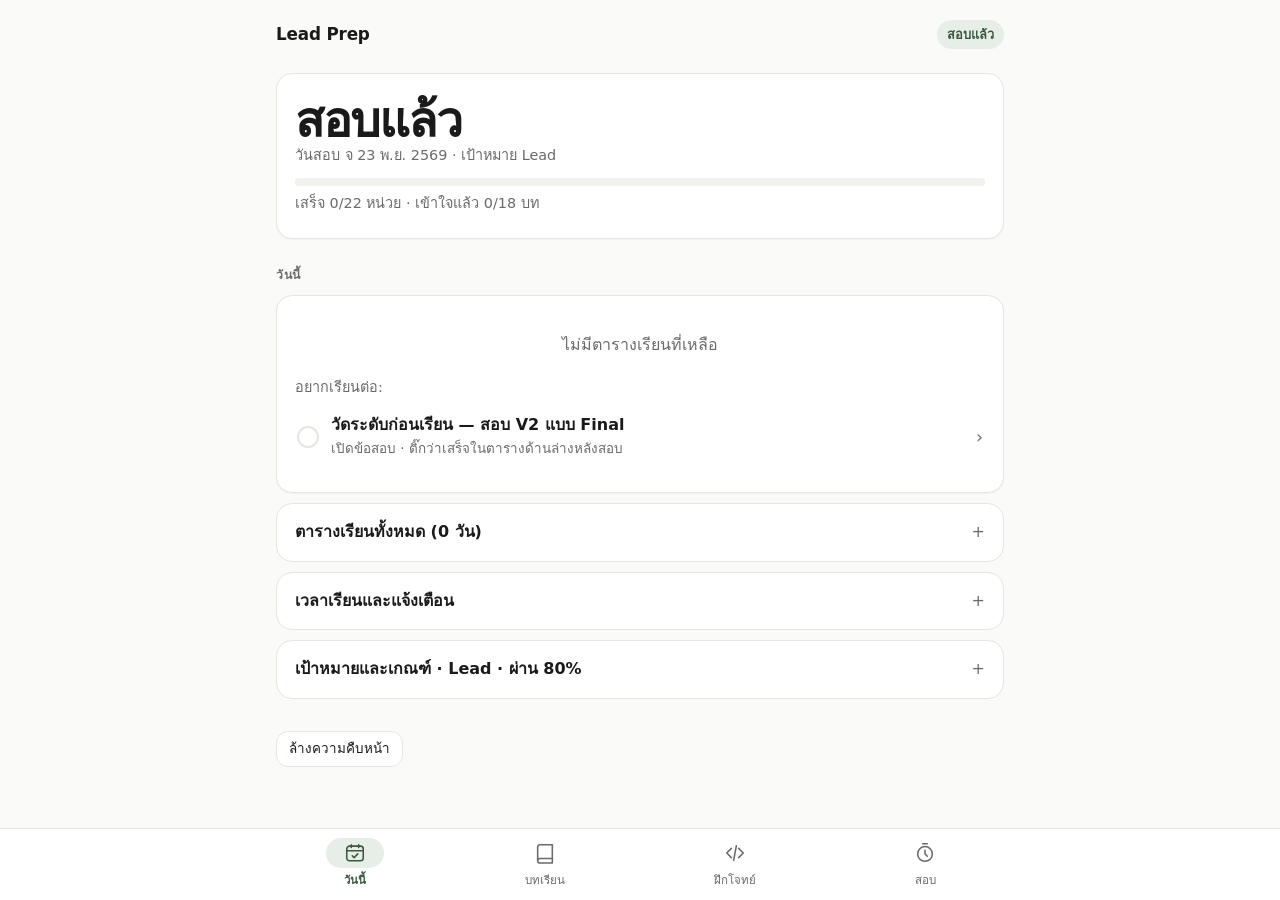
==== commit 261e1494: "HackerRank simulation: 8 timed sections, full run or single-section practice - hr.js: per-section ti" ====
--- a/competency-2026-train.html
+++ b/competency-2026-train.html
@@ -163,7 +163,20 @@
 button.choice b{font-size:1.02rem}
 @media (hover:hover){button.choice:hover{border-color:var(--muted)}button.choice.rec:hover{border-color:var(--blue);filter:brightness(1.03)}}
 .in-app .bnav{padding-bottom:0}
-button.day.wide{width:auto;height:auto;min-height:38px;border-radius:999px;padding:6px 14px;font-size:.85rem}
+.chipbtn{font:inherit;font-size:.85rem;cursor:pointer;min-height:36px;padding:6px 14px;border-radius:999px;border:1px solid var(--border);background:var(--bg2);color:var(--muted)}
+.chipbtn.on{border-color:var(--blue);background:var(--accent-soft);color:var(--blue);font-weight:600}
+.seg button small{display:block;font-size:.72rem;font-weight:500;color:var(--muted);margin-top:1px}
+.seg button.on small{color:var(--blue)}
+.hr-card{border-color:var(--blue)}
+.hr-bar{position:sticky;top:0;z-index:15;background:var(--bg);display:flex;gap:10px;align-items:center;padding:10px 0;border-bottom:1px solid var(--border);margin-bottom:10px}
+.hr-timer{font-weight:700;font-size:.88rem;font-variant-numeric:tabular-nums;padding:5px 12px;border-radius:999px;background:var(--ok-soft);color:var(--green);white-space:nowrap}
+.hr-timer.warn{background:var(--warn-soft);color:var(--yellow)}.hr-timer.danger{background:var(--bad-soft);color:var(--red)}
+.hr-secname{flex:1;font-weight:600;font-size:.9rem;min-width:0}
+.hr-nav{display:flex;flex-wrap:wrap;gap:6px;margin:6px 0 10px}
+.hr-num{font:inherit;font-size:.82rem;width:36px;height:36px;border-radius:10px;border:1px solid var(--border);background:var(--bg2);color:var(--muted);cursor:pointer}
+.hr-num.done{background:var(--accent-soft);color:var(--blue);border-color:transparent}
+.hr-num.cur{box-shadow:0 0 0 2px var(--blue) inset;color:var(--text)}
+.hr-num.mark{border-color:var(--yellow)}
 
 </style>
 </head>
@@ -1202,6 +1215,93 @@
   'slide-big': () => { const r = lcg(2024), a = []; for (let i = 0; i < 200000; i++) a.push(Math.floor(r() * 2e9) - 1e9); return [a, 50000]; }
 });
 
+/* ================= PROGRAM CODING — แนว HackerRank ที่คาดว่าจะออก (p22–p30) ================= */
+PROBLEMS.push(
+{id:'p22',title:'Minimum Tents (เต็นท์ต้องเต็มพอดี)',pattern:'DP แบบ coin change',lv:'I',fn:'minTents',
+ desc:'มีเต็นท์หลายขนาด s[i] = จำนวนคนที่นอนได้ (แต่ละขนาดมีไม่จำกัด) และมีคน r คน ทุกหลังที่กางต้องนอนเต็มพอดี\nจงหาจำนวนเต็นท์ "น้อยที่สุด" ที่ทำให้ทุกคนมีที่นอนพอดี ถ้าจัดไม่ได้ให้คืน -1 (r = 0 คืน 0)\nตัวอย่าง: r = 10, s = [3, 5] → 2 (5+5) · r = 7, s = [2, 4] → -1',
+ starter:'function minTents(r, s) {\n  \n}',
+ tests:[{args:[10,[3,5]],expected:2},{args:[7,[2,4]],expected:-1},{args:[11,[1,5,6]],expected:2},{args:[0,[2,3]],expected:0},{args:[13,[4,6,9]],expected:2},{args:[7,[4,6]],expected:-1},{args:[12,[5,4]],expected:3},{args:[100,[7,13,1]],expected:10},{n:'Performance: r = 100,000, 50 ขนาด',gen:'tents-big',maxMs:1500}],
+ hint:'dp[i] = จำนวนเต็นท์น้อยสุดที่จัดคนได้พอดี i คน (dp[0] = 0, ที่เหลือเริ่มเป็น -1 = ทำไม่ได้)\nสำหรับทุก i และทุกขนาด sz: ถ้า i ≥ sz และ dp[i−sz] ≥ 0 ให้ dp[i] = min(dp[i], dp[i−sz] + 1)\nระวัง greedy (เลือกหลังใหญ่สุดก่อน) ใช้ไม่ได้ เช่น r=12, s=[5,4] greedy ได้ 5+5 แล้วเหลือ 2 จัดไม่ได้ แต่คำตอบคือ 4+4+4',
+ sol:'function minTents(r, s) {\n  const dp = new Array(r + 1).fill(-1);\n  dp[0] = 0;\n  for (let i = 1; i <= r; i++) {\n    for (const sz of s) {\n      if (i >= sz && dp[i - sz] >= 0) {\n        dp[i] = dp[i] < 0 ? dp[i - sz] + 1 : Math.min(dp[i], dp[i - sz] + 1);\n      }\n    }\n  }\n  return dp[r];\n}',
+ cs:'public static int MinTents(int r, int[] s)\n{\n    var dp = new int[r + 1];\n    Array.Fill(dp, -1);\n    dp[0] = 0;\n    for (int i = 1; i <= r; i++)\n        foreach (var sz in s)\n            if (i >= sz && dp[i - sz] >= 0)\n                dp[i] = dp[i] < 0 ? dp[i - sz] + 1 : Math.Min(dp[i], dp[i - sz] + 1);\n    return dp[r];\n}',
+ cx:'O(r × k) เมื่อ k = จำนวนขนาดเต็นท์'},
+
+{id:'p23',title:'Minimum Tents (จุได้อย่างน้อย r คน)',pattern:'DP (ปัดค่าลบเป็น 0)',lv:'I',fn:'minTentsAtLeast',
+ desc:'เหมือนข้อก่อน แต่เต็นท์ไม่จำเป็นต้องนอนเต็ม — ต้องการให้ความจุรวม "อย่างน้อย" r คน โดยใช้เต็นท์น้อยที่สุด (แต่ละขนาดมีไม่จำกัด) ถ้า s ว่างหรือ r ≤ 0 ให้คืน 0 เมื่อ r ≤ 0 และ -1 เมื่อ s ว่างแต่ r > 0\nตัวอย่าง: r = 7, s = [2, 4] → 2 (4+4 จุ 8) · r = 10, s = [3] → 4',
+ starter:'function minTentsAtLeast(r, s) {\n  \n}',
+ tests:[{args:[7,[2,4]],expected:2},{args:[10,[3]],expected:4},{args:[0,[5]],expected:0},{args:[5,[]],expected:-1},{args:[9,[4,6]],expected:2},{args:[1,[10,3]],expected:1},{args:[23,[5,10,12]],expected:2}],
+ hint:'วิธีที่ง่ายสุด: ใช้เต็นท์ขนาดใหญ่สุดอย่างเดียว ceil(r / max) ก็ได้คำตอบน้อยที่สุดแล้ว เพราะไม่ต้องนอนเต็ม\n(ถ้าข้อสอบห้ามเกินหรือคิดค่าใช้จ่ายต่างกัน ค่อยใช้ DP: dp[i] = min(dp[max(0, i−sz)] + 1))',
+ sol:'function minTentsAtLeast(r, s) {\n  if (r <= 0) return 0;\n  if (!s.length) return -1;\n  const big = Math.max(...s);\n  return Math.ceil(r / big);\n}',
+ cs:'public static int MinTentsAtLeast(int r, int[] s)\n{\n    if (r <= 0) return 0;\n    if (s.Length == 0) return -1;\n    int big = s.Max();\n    return (r + big - 1) / big;   // ceil โดยไม่ใช้ double\n}',
+ cx:'O(k)'},
+
+{id:'p24',title:'FizzBuzz',pattern:'Loop + modulo (ลำดับเงื่อนไขสำคัญ)',lv:'B',fn:'fizzBuzz',
+ desc:'คืน array ของข้อความสำหรับ i = 1..n: "FizzBuzz" ถ้าหารด้วย 3 และ 5 ลงตัว, "Fizz" ถ้าหารด้วย 3 ลงตัวอย่างเดียว, "Buzz" ถ้าหารด้วย 5 ลงตัวอย่างเดียว, ไม่งั้นเป็นตัวเลข i (เป็นข้อความ)\nใน HackerRank ภาษา C# มักให้ "พิมพ์" ทีละบรรทัดด้วย Console.WriteLine แทนการคืนค่า',
+ starter:'function fizzBuzz(n) {\n  \n}',
+ tests:[{args:[15],expected:['1','2','Fizz','4','Buzz','Fizz','7','8','Fizz','Buzz','11','Fizz','13','14','FizzBuzz']},{args:[1],expected:['1']},{args:[5],expected:['1','2','Fizz','4','Buzz']},{args:[0],expected:[]}],
+ hint:'ตรวจ "หารด้วย 15" ก่อนเสมอ ถ้าตรวจ 3 ก่อนจะได้ Fizz แทน FizzBuzz',
+ sol:'function fizzBuzz(n) {\n  const out = [];\n  for (let i = 1; i <= n; i++) {\n    if (i % 15 === 0) out.push("FizzBuzz");\n    else if (i % 3 === 0) out.push("Fizz");\n    else if (i % 5 === 0) out.push("Buzz");\n    else out.push(String(i));\n  }\n  return out;\n}',
+ cs:'// แบบ HackerRank (พิมพ์): for (int i = 1; i <= n; i++) Console.WriteLine(...)\npublic static List<string> FizzBuzz(int n)\n{\n    var res = new List<string>();\n    for (int i = 1; i <= n; i++)\n        res.Add(i % 15 == 0 ? "FizzBuzz" : i % 3 == 0 ? "Fizz" : i % 5 == 0 ? "Buzz" : i.ToString());\n    return res;\n}',
+ cx:'O(n)'},
+
+{id:'p25',title:'Most Accessed File',pattern:'Parse + aggregate (Dictionary)',lv:'I',fn:'mostAccessedFile',
+ desc:'ได้รายการบรรทัดรูปแบบ "<ชื่อไฟล์> - Accessed <N> times" (ไฟล์เดียวกันอาจปรากฏหลายบรรทัด) คืนข้อความ "<ชื่อไฟล์>,<จำนวนรวม>" ของไฟล์ที่ถูกเปิดรวมมากที่สุด ถ้าเสมอให้เลือกไฟล์ที่ปรากฏก่อน ถ้าไม่มีบรรทัดเลยคืน ""\n(โจทย์เดียวกับ Prompt Coding "File Access Data" แต่เขียนเป็นโค้ด)',
+ starter:'function mostAccessedFile(lines) {\n  \n}',
+ tests:[{args:[['Document1.pdf - Accessed 5 times','Presentation.pptx - Accessed 3 times','Spreadsheet.xlsx - Accessed 7 times','Document1.pdf - Accessed 4 times']],expected:'Document1.pdf,9'},{args:[['a.txt - Accessed 1 times']],expected:'a.txt,1'},{args:[['x.doc - Accessed 2 times','y.doc - Accessed 2 times']],expected:'x.doc,2'},{args:[[]],expected:''},{args:[['my file.pdf - Accessed 10 times','b.pdf - Accessed 3 times','b.pdf - Accessed 8 times']],expected:'b.pdf,11'}],
+ hint:'แยกด้วย " - Accessed " (ชื่อไฟล์อาจมีช่องว่าง) แล้วดึงตัวเลข เก็บผลรวมใน Map ที่จำลำดับการเจอครั้งแรก เลือกค่าสูงสุดโดยใช้ > (ไม่ใช่ >=) เพื่อให้ตัวที่มาก่อนชนะเมื่อเสมอ',
+ sol:'function mostAccessedFile(lines) {\n  const total = new Map();\n  for (const line of lines) {\n    const idx = line.lastIndexOf(" - Accessed ");\n    const name = line.slice(0, idx);\n    const n = parseInt(line.slice(idx + 12), 10);\n    total.set(name, (total.get(name) || 0) + n);\n  }\n  let best = "", bestN = -1;\n  for (const [name, n] of total) if (n > bestN) { best = name; bestN = n; }\n  return bestN < 0 ? "" : best + "," + bestN;\n}',
+ cs:'public static string MostAccessedFile(string[] lines)\n{\n    var total = new Dictionary<string, int>();\n    var order = new List<string>();\n    foreach (var line in lines)\n    {\n        int idx = line.LastIndexOf(" - Accessed ");\n        var name = line[..idx];\n        int n = int.Parse(line[(idx + 12)..].Split(\' \')[0]);\n        if (!total.ContainsKey(name)) { total[name] = 0; order.Add(name); }\n        total[name] += n;\n    }\n    if (order.Count == 0) return "";\n    var best = order[0];\n    foreach (var name in order) if (total[name] > total[best]) best = name;\n    return $"{best},{total[best]}";\n}',
+ cx:'O(n)'},
+
+{id:'p26',title:'String Compression',pattern:'Run-length encoding',lv:'B',fn:'compress',
+ desc:'บีบอัดข้อความโดยแทนตัวอักษรที่ซ้ำติดกันด้วย ตัวอักษร + จำนวนครั้ง เช่น "aaabbc" → "a3b2c1" ข้อความว่างคืน ""',
+ starter:'function compress(s) {\n  \n}',
+ tests:[{args:['aaabbc'],expected:'a3b2c1'},{args:['a'],expected:'a1'},{args:[''],expected:''},{args:['abab'],expected:'a1b1a1b1'},{args:['zzzzzzzzzzzz'],expected:'z12'}],
+ hint:'เดินทีละตัว นับต่อไปเรื่อย ๆ จนตัวถัดไปไม่เหมือนเดิม แล้วต่อผล (ใช้ array แล้ว join ดีกว่าต่อ string ใน loop)',
+ sol:'function compress(s) {\n  const out = [];\n  for (let i = 0; i < s.length; ) {\n    let j = i;\n    while (j < s.length && s[j] === s[i]) j++;\n    out.push(s[i] + (j - i));\n    i = j;\n  }\n  return out.join("");\n}',
+ cs:'public static string Compress(string s)\n{\n    var sb = new System.Text.StringBuilder();\n    for (int i = 0; i < s.Length; )\n    {\n        int j = i;\n        while (j < s.Length && s[j] == s[i]) j++;\n        sb.Append(s[i]).Append(j - i);\n        i = j;\n    }\n    return sb.ToString();\n}',
+ cx:'O(n)'},
+
+{id:'p27',title:'Second Largest Distinct',pattern:'One pass',lv:'B',fn:'secondLargest',
+ desc:'คืนค่าที่มากเป็นอันดับสองแบบไม่นับค่าซ้ำ ถ้าไม่มี (มีค่าต่างกันน้อยกว่า 2 ค่า) คืน -1\nตัวอย่าง: [5, 1, 5, 3] → 3 · [4, 4] → -1',
+ starter:'function secondLargest(nums) {\n  \n}',
+ tests:[{args:[[5,1,5,3]],expected:3},{args:[[4,4]],expected:-1},{args:[[1,2]],expected:1},{args:[[]],expected:-1},{args:[[-3,-1,-2]],expected:-2},{args:[[10,9,10,8,9]],expected:9}],
+ hint:'เก็บ first และ second เดินรอบเดียว: x > first → second = first, first = x · ถ้า x < first และ x > second → second = x (ข้าม x == first)',
+ sol:'function secondLargest(nums) {\n  let first = -Infinity, second = -Infinity;\n  for (const x of nums) {\n    if (x > first) { second = first; first = x; }\n    else if (x < first && x > second) second = x;\n  }\n  return second === -Infinity ? -1 : second;\n}',
+ cs:'public static int SecondLargest(int[] nums)\n{\n    long first = long.MinValue, second = long.MinValue;\n    foreach (var x in nums)\n    {\n        if (x > first) { second = first; first = x; }\n        else if (x < first && x > second) second = x;\n    }\n    return second == long.MinValue ? -1 : (int)second;\n}',
+ cx:'O(n)'},
+
+{id:'p28',title:'Staircase',pattern:'String building (HackerRank warm-up)',lv:'B',fn:'staircase',
+ desc:'คืน array ของบรรทัดที่วาดบันไดสูง n ชั้น ชิดขวา ใช้ช่องว่างและ "#" เช่น n = 4 → ["   #","  ##"," ###","####"]',
+ starter:'function staircase(n) {\n  \n}',
+ tests:[{args:[4],expected:['   #','  ##',' ###','####']},{args:[1],expected:['#']},{args:[2],expected:[' #','##']}],
+ hint:'บรรทัดที่ i (เริ่ม 1) = ช่องว่าง n−i ตัว ตามด้วย # i ตัว — ระวังช่องว่างท้ายบรรทัด (ห้ามมี)',
+ sol:'function staircase(n) {\n  const out = [];\n  for (let i = 1; i <= n; i++) out.push(" ".repeat(n - i) + "#".repeat(i));\n  return out;\n}',
+ cs:'public static List<string> Staircase(int n)\n{\n    var res = new List<string>();\n    for (int i = 1; i <= n; i++) res.Add(new string(\' \', n - i) + new string(\'#\', i));\n    return res;\n}',
+ cx:'O(n²) ตามขนาดผลลัพธ์'},
+
+{id:'p29',title:'Plus Minus',pattern:'Ratio + format ทศนิยม (HackerRank warm-up)',lv:'B',fn:'plusMinus',
+ desc:'คืน array 3 ข้อความ: สัดส่วนของจำนวนบวก, ลบ, ศูนย์ ในรูปทศนิยม 6 ตำแหน่ง\nตัวอย่าง: [-4, 3, -9, 0, 4, 1] → ["0.500000","0.333333","0.166667"]',
+ starter:'function plusMinus(arr) {\n  \n}',
+ tests:[{args:[[-4,3,-9,0,4,1]],expected:['0.500000','0.333333','0.166667']},{args:[[1,1,0,-1,-1]],expected:['0.400000','0.400000','0.200000']},{args:[[0]],expected:['0.000000','0.000000','1.000000']}],
+ hint:'นับสามกลุ่ม แล้วหารด้วยความยาว ใช้ toFixed(6) (C#: ToString("F6")) — ระวังการหารแบบจำนวนเต็มใน C# ต้องแปลงเป็น double ก่อน',
+ sol:'function plusMinus(arr) {\n  const n = arr.length;\n  const pos = arr.filter(x => x > 0).length, neg = arr.filter(x => x < 0).length;\n  return [pos, neg, n - pos - neg].map(c => (c / n).toFixed(6));\n}',
+ cs:'public static List<string> PlusMinus(int[] arr)\n{\n    double n = arr.Length;\n    int pos = arr.Count(x => x > 0), neg = arr.Count(x => x < 0);\n    return new List<string> { (pos / n).ToString("F6"), (neg / n).ToString("F6"), ((n - pos - neg) / n).ToString("F6") };\n}',
+ cx:'O(n)'},
+
+{id:'p30',title:'Mini-Max Sum',pattern:'Sum − max/min (ระวัง overflow)',lv:'B',fn:'miniMaxSum',
+ desc:'มีจำนวนเต็มบวก 5 ตัว คืน [ผลรวมน้อยสุด, ผลรวมมากสุด] ของการเลือก 4 ตัวจาก 5 ตัว (ค่าแต่ละตัวอาจถึง 10⁹ — ผลรวมเกิน int ใน C#)\nตัวอย่าง: [1,2,3,4,5] → [10, 14]',
+ starter:'function miniMaxSum(arr) {\n  \n}',
+ tests:[{args:[[1,2,3,4,5]],expected:[10,14]},{args:[[7,69,2,221,8974]],expected:[299,9271]},{args:[[5,5,5,5,5]],expected:[20,20]},{args:[[1000000000,1000000000,1000000000,1000000000,1000000000]],expected:[4000000000,4000000000]}],
+ hint:'ผลรวมทั้งหมด − ค่ามากสุด = น้อยสุด, ผลรวม − ค่าน้อยสุด = มากสุด · ใน C# ใช้ long',
+ sol:'function miniMaxSum(arr) {\n  const sum = arr.reduce((a, b) => a + b, 0);\n  return [sum - Math.max(...arr), sum - Math.min(...arr)];\n}',
+ cs:'public static long[] MiniMaxSum(int[] arr)\n{\n    long sum = arr.Sum(x => (long)x);\n    return new[] { sum - arr.Max(), sum - arr.Min() };\n}',
+ cx:'O(n)'}
+);
+Object.assign(GEN, {
+  'tents-big': () => { const r = lcg(5150), s = []; for (let i = 0; i < 50; i++) s.push(7 + Math.floor(r() * 400)); return [100000, s]; }
+});
+
 /* ================= SQL LAB ================= */
 const SHOP_DB = `
 CREATE TABLE customers(id INTEGER PRIMARY KEY, name TEXT, city TEXT, joined_at TEXT);
@@ -1452,6 +1552,73 @@
 ]
 };
 
+/* ================= บทเรียน: เตรียมสอบ HackerRank (รูปแบบ เวลา เทคนิค) ================= */
+LESSONS.push({id:'hr', tab:'prog', comp:'รูปแบบข้อสอบจริง', w:0, target:'I', min:40, title:'เตรียมสอบ HackerRank — รูปแบบ เวลา และเทคนิค',
+blocks:[
+ {p:'ข้อสอบจริงแบ่งเป็น <b>8 section จับเวลาแยกกัน</b> กด Save &amp; Proceed แล้ว<b>ย้อนกลับไม่ได้</b> และ<b>เวลาที่เหลือไม่ทบไป section ถัดไป</b> — ฝึกได้ที่แท็บ สอบ › จำลอง HackerRank'},
+ {table:[['ข้อ','ประเภท','ภาษาที่เลือกได้'],['Q1–Q54','ปรนัย (บางข้อเลือกได้หลายตัว)','—'],['Q55','Database Question','mysql, oracle, tsql, postgresql — <b>เลือก MySQL</b> ถ้าถนัด LIMIT / ไวยากรณ์ทั่วไป'],['Q56','Prompt Engineering Question','เขียน prompt ที่มี {testcase input}'],['Q57','Coding Question','22 ภาษา รวม <b>javascript</b>, typescript, csharp, python — ใช้ JavaScript แบบที่ฝึกในเว็บนี้ได้เลย']]},
+ {table:[['#','Section','ข้อ','เวลา','เวลาต่อข้อ'],['1','Software Design and Architecture','14','25 นาที','~1.8 นาที'],['2','Software Engineering and Development','26','35 นาที','~1.3 นาที'],['3','Infrastructure & DevOps','8','15 นาที','~1.9 นาที'],['4','Security','4','10 นาที','2.5 นาที'],['5','Future Skill (AI)','2','5 นาที','2.5 นาที'],['6','SQL Coding','1','10 นาที','—'],['7','Prompt Coding','1','15 นาที','—'],['8','Software Coding','1','30 นาที','—']]},
+ {h:'กลยุทธ์ด้านเวลา'},
+ {ul:['ปรนัย: อ่านคำถามก่อนตัวเลือก ตัดข้อผิดชัดก่อน ไม่แน่ใจให้ <b>bookmark</b> แล้วไปต่อ กลับมาดูก่อนกด Save &amp; Proceed','เวลาที่เหลือใน section <b>เสียเปล่า</b> ถ้ากดออกเร็ว — ใช้ทบทวนข้อที่ bookmark ไว้จนเกือบหมดเวลา','Section 2 มี 26 ข้อใน 35 นาที เร็วที่สุด — ข้อไหนเกิน 2 นาทีให้เลือกคำตอบที่ดีที่สุดแล้วไปต่อ','"Pick ONE or MORE options" = เลือกได้หลายข้อ ต้องเลือก<b>ครบและไม่เกิน</b> ประเมินทีละตัวเลือกว่าจริงหรือไม่ อย่าหยุดที่ข้อแรกที่ถูก']},
+ {p:'<b>Coding เลือก JavaScript ได้</b> — HackerRank JS มักเตรียมฟังก์ชันให้เติม แล้วอ่าน stdin/พิมพ์ผลให้เอง ถ้าโจทย์ให้พิมพ์ใช้ <code>console.log()</code> ทีละบรรทัด ถ้าให้ return ก็คืนค่าตามชนิดที่ระบุ'},
+ {h:'Software Coding ภาษา C# บน HackerRank (ถ้าเลือก C#)'},
+ {code:`// HackerRank เตรียม Main ที่อ่าน stdin และเรียก method ให้แล้ว — ส่วนใหญ่เติมแค่ method ใน class Result
+class Result
+{
+    public static void fizzBuzz(int n)
+    {
+        for (int i = 1; i <= n; i++)
+        {
+            if (i % 15 == 0) Console.WriteLine("FizzBuzz");      // ตรวจ 15 ก่อน
+            else if (i % 3 == 0) Console.WriteLine("Fizz");
+            else if (i % 5 == 0) Console.WriteLine("Buzz");
+            else Console.WriteLine(i);
+        }
+    }
+}
+// ถ้าต้องอ่าน input เอง:
+// int n = Convert.ToInt32(Console.ReadLine().Trim());
+// int[] arr = Console.ReadLine().TrimEnd().Split(' ').Select(int.Parse).ToArray();`},
+ {ul:['ผลลัพธ์ต้องตรงทุกตัวอักษร: ตัวพิมพ์เล็ก/ใหญ่ ช่องว่างท้ายบรรทัด และการขึ้นบรรทัดใหม่','กด Run Code ทดสอบตัวอย่างก่อน แล้วคิดกรณีขอบเอง (n = 0, 1, ค่าใหญ่) เพราะมี hidden test ล็อกไว้','ผลรวมค่าใหญ่ใช้ <code>long</code> · ทศนิยมใช้ <code>ToString("F6")</code> หรือรูปแบบที่โจทย์กำหนด','ถ้า "Wrong Answer" ทุกเคส มักเป็นรูปแบบ output ผิด (คืนค่าแทนพิมพ์ หรือพิมพ์เกิน) ไม่ใช่อัลกอริทึม']},
+ {h:'เรื่องเต็นท์ (Dynamic Programming) — ข้อที่มีโอกาสออก'},
+ {p:'โจทย์: มีเต็นท์ขนาด s[] (ใช้กี่หลังก็ได้) มีคน r คน และทุกหลังต้องนอนเต็มพอดี หาจำนวนเต็นท์น้อยที่สุด ถ้าจัดไม่ได้คืน -1 — เป็นโจทย์เดียวกับ "เหรียญน้อยที่สุด" (coin change)'},
+ {code:`function minTents(r, s) {
+  const dp = new Array(r + 1).fill(-1);   // -1 = จัดไม่ได้
+  dp[0] = 0;                              // 0 คน ใช้ 0 หลัง
+  for (let i = 1; i <= r; i++) {
+    for (const sz of s) {
+      if (i >= sz && dp[i - sz] >= 0) {   // ถ้าจัด i-sz คนได้ ก็เพิ่มเต็นท์ขนาด sz อีกหลัง
+        dp[i] = dp[i] < 0 ? dp[i - sz] + 1 : Math.min(dp[i], dp[i - sz] + 1);
+      }
+    }
+  }
+  return dp[r];
+}
+// r=12, s=[5,4] → 3 (4+4+4) · greedy เลือก 5 ก่อนจะจัดไม่ได้ — นี่คือเหตุผลที่ต้องใช้ DP`},
+ {ul:['ถ้าโจทย์บอก "จุได้อย่างน้อย r คน" (ไม่ต้องเต็ม) คำตอบคือ ceil(r / ขนาดใหญ่สุด) ไม่ต้อง DP','ถ้าเต็นท์แต่ละหลังมีหลังเดียว (ใช้ได้ครั้งเดียว) และขอจำนวนหลังน้อยสุดที่จุ ≥ r ให้เรียงจากใหญ่ไปเล็กแล้วสะสม (greedy ใช้ได้)','อ่านเงื่อนไขให้ชัด: ใช้ซ้ำได้ไหม · ต้องเต็มพอดีไหม · ถ้าทำไม่ได้คืนอะไร']},
+ {h:'SQL Coding — เลือกได้ MySQL / Oracle / T-SQL / PostgreSQL'},
+ {p:'ตัวแก้โค้ดมักตั้งค่าเริ่มต้นเป็น Oracle — <b>เปลี่ยนเป็น MySQL ได้จาก dropdown</b> ถ้าถนัด LIMIT และฟังก์ชันทั่วไป ตารางด้านล่างคือความต่างที่ต้องระวังถ้าใช้ Oracle'},
+ {table:[['เรื่อง','SQLite/MySQL','Oracle'],['จบคำสั่ง','; (ไม่บังคับบางที่)','ต้องมี ; ท้าย query'],['เอา N แถวแรก','LIMIT 3','FETCH FIRST 3 ROWS ONLY (12c+) หรือ ROWNUM <= 3 ครอบ subquery ที่ ORDER BY แล้ว'],['ต่อข้อความ','CONCAT(a,b) / ||','a || b'],['แทน NULL','IFNULL / COALESCE','NVL / COALESCE'],['ข้อความว่าง','\'\' ไม่ใช่ NULL','\'\' ถือเป็น NULL'],['alias ตาราง','FROM t AS x','FROM t x (ห้ามใช้ AS กับตาราง)'],['ตารางทดสอบ','—','SELECT … FROM DUAL']]},
+ {ul:['โจทย์ส่วนใหญ่เป็น WHERE / GROUP BY / HAVING / JOIN / ORDER BY ตรง ๆ — อ่านคำว่า "มากกว่า" vs "ตั้งแต่" และ "เรียงตาม" ให้ครบ','ตรวจชื่อคอลัมน์ตามที่โจทย์ให้ (มักเป็นตัวพิมพ์ใหญ่) และอย่าลืม ORDER BY ที่โจทย์สั่ง']},
+ {h:'Prompt Coding แบบ {testcase input}'},
+ {p:'ระบบแทน <code>{testcase input}</code> ด้วยข้อมูลแต่ละเคส แล้วเทียบ "คำตอบของ AI" กับผลที่คาดหวัง<b>แบบตรงตัว</b> — prompt ต้องทำให้ AI ตอบเฉพาะผลลัพธ์ ไม่มีคำอธิบาย'},
+ {ol:['บอกบทบาทและงาน: "วิเคราะห์ log การเปิดไฟล์ด้านล่าง"','อธิบายรูปแบบข้อมูลเข้า: "แต่ละบรรทัดคือ <ชื่อไฟล์> - Accessed <N> times ไฟล์เดียวกันอาจซ้ำหลายบรรทัด"','ขั้นตอนคิด: รวมต่อไฟล์ → เลือกค่ามากสุด → กติกาเมื่อเสมอ','รูปแบบผลลัพธ์แบบตายตัว พร้อมตัวอย่าง: "<ชื่อไฟล์>,<ผลรวม> เช่น Document1.pdf,9"','สั่งห้าม: "ตอบบรรทัดเดียว ไม่มีช่องว่าง ไม่มีคำอธิบาย"','วาง {testcase input} ไว้ท้ายสุดในตัวคั่น เช่น """ … """']},
+ {traps:['เวลาที่เหลือใน section ไม่ทบไป — ไม่ต้องรีบกด Save & Proceed','ข้อเลือกหลายข้อ เลือกขาดหรือเกินหนึ่งตัวก็มักได้ 0 ทั้งข้อ','C#: คืนค่า (return) ทั้งที่โจทย์ให้พิมพ์ → Wrong Answer ทุกเคส','Oracle ไม่มี LIMIT และ \'\' เป็น NULL','Prompt ที่ AI ตอบว่า "The most accessed file is Document1.pdf with 9 accesses" = ผิด เพราะไม่ตรงรูปแบบ']}
+],
+quiz:[
+ {q:'โครงสร้างข้อมูลใดลบสมาชิกได้ทั้งหัวและท้ายใน O(1)',o:['vector (dynamic array)','deque','stack','segment tree'],a:1,e:'deque (double-ended queue) เพิ่ม/ลบได้ทั้งสองปลายใน O(1) vector ลบหัวต้องเลื่อนทุกตัว O(n) stack ทำได้ปลายเดียว'},
+ {q:'เหลือเวลา 8 นาทีใน section ปรนัย และทำครบทุกข้อแล้ว ควรทำอย่างไร',o:['กด Save & Proceed ทันทีเพื่อเก็บเวลาไว้ใช้ section หลัง','ทบทวนข้อที่ไม่แน่ใจจนเกือบหมดเวลา','ออกจากระบบแล้วกลับเข้ามาใหม่','เปลี่ยนทุกคำตอบเป็นตัวเลือกที่ยาวที่สุด'],a:1,e:'เวลาที่เหลือไม่ทบไป section ถัดไป จึงควรใช้ทบทวนให้คุ้ม'},
+ {q:'Oracle ต้องการ 3 แถวแรกหลังเรียงข้อมูล ใช้แบบใด',o:['ORDER BY SALARY DESC LIMIT 3','ORDER BY SALARY DESC FETCH FIRST 3 ROWS ONLY','SELECT TOP 3 … ORDER BY SALARY DESC','WHERE ROWNUM <= 3 ORDER BY SALARY DESC'],a:1,e:'LIMIT ไม่มีใน Oracle, TOP เป็นของ SQL Server, และ ROWNUM ถูกกำหนดก่อน ORDER BY จึงต้องครอบ subquery'},
+ {q:'Prompt Coding ได้ผลถูกแต่ระบบตัดสินว่าผิดทุกเคส สาเหตุที่น่าเป็นที่สุดคือ',o:['AI ตอบเป็นประโยคอธิบายแทนรูปแบบที่กำหนด','prompt สั้นเกินไปจนระบบตัดส่วนท้ายทิ้ง','ระบบสุ่มผลตรวจในแต่ละเคสที่ส่ง','เขียน prompt เป็นภาษาไทยจึงตรวจไม่ได้'],a:0,e:'ผลถูกเทียบแบบตรงตัว ต้องสั่งให้ตอบเฉพาะผลลัพธ์ตามรูปแบบ'}
+]});
+POST.hr = [
+ {q:'ข้อสอบ "Pick ONE or MORE options" มีตัวเลือกถูก 3 ตัว คุณเลือกถูก 2 ตัว ผลที่มักได้คือ',o:['ได้คะแนนเต็ม เพราะเลือกถูกเกินครึ่ง','มักได้ 0 สำหรับข้อนั้น (ต้องครบและไม่เกิน)','ได้คะแนน 2 ใน 3 ส่วนของข้อนั้นเสมอ','ระบบให้กลับไปแก้คำตอบภายหลังได้'],a:1,e:'ระบบลักษณะนี้มักตรวจแบบ all-or-nothing จึงต้องพิจารณาทุกตัวเลือก'},
+ {q:'r = 12 คน เต็นท์ขนาด [5, 4] (ใช้ได้ไม่จำกัด ต้องเต็มพอดี) เต็นท์น้อยที่สุดคือ',o:['2','3','-1 (จัดไม่ได้)','4'],a:1,e:'4+4+4 = 12 ใช้ 3 หลัง ส่วน greedy เลือก 5 ก่อนจะเหลือ 2 จัดไม่ได้'},
+ {q:'ฟังก์ชัน C# ที่โจทย์ให้ "พิมพ์" ผลทีละบรรทัด แต่คุณเขียน return List<string> ผลคือ',o:['ผ่านเพราะผลลัพธ์ถูก','Wrong Answer เพราะไม่มีอะไรพิมพ์ออก stdout','Compile error ทุกครั้ง','ระบบแปลง List เป็นข้อความให้อัตโนมัติ'],a:1,e:'HackerRank ตรวจ stdout ต้องพิมพ์ด้วย Console.WriteLine ตามโจทย์'},
+ {q:'ใน Oracle WHERE NAME = \'\' ให้ผลอย่างไร',o:['คืนแถวที่ NAME เป็นข้อความว่าง','ไม่คืนแถวใด เพราะ \'\' ถือเป็น NULL','คืนทุกแถว','เกิด syntax error'],a:1,e:'Oracle มอง \'\' เป็น NULL การเทียบ = NULL ได้ UNKNOWN ต้องใช้ IS NULL'},
+ {q:'ควรวาง {testcase input} ไว้ส่วนใดของ prompt',o:['บรรทัดแรกก่อนคำสั่งทั้งหมด','ท้ายสุด ในตัวคั่นที่ชัดเจน','ไม่ต้องใส่ ระบบเติมให้เอง','กลางประโยคคำสั่ง'],a:1,e:'แยกคำสั่งกับข้อมูลชัด AI จะไม่สับสนว่าข้อมูลเป็นคำสั่ง'}
+];
+
 /* ================= คลังข้อสอบฝึก (BANK) — ข้อใหม่ต่อบท ใช้ในโหมด "ฝึกปรนัย" =================
    หลักการเขียน: ข้อถูกยาวปานกลาง (รายละเอียดอยู่ใน e) ข้อหลอกเป็นความเข้าใจผิดที่พบจริงและยาวพอ ๆ กัน
    ตรวจด้วย node src/tests/bias.js */
@@ -1594,6 +1761,111 @@
 ]
 };
 
+/* ================= ข้อมูลโหมดจำลอง HackerRank ================= */
+// SQL Coding — โจทย์ตารางเดียว/สองตาราง แบบ HackerRank (รันด้วย SQLite แต่เขียนให้ใช้ได้กับ Oracle ด้วย)
+const HR_SQL = [
+{id:'hs1',title:'Count the Employees',
+ desc:'หาบริษัทที่มีพนักงานมากกว่า 10000 คน ข้อมูลอยู่ในตาราง COMPANY ให้แสดง ID ของบริษัทเหล่านั้น เรียงตาม ID',
+ tables:[['COMPANY','ID (Integer, PK), NAME (String), EMPLOYEES (Integer)']],
+ schema:"CREATE TABLE COMPANY(ID INTEGER PRIMARY KEY, NAME TEXT, EMPLOYEES INTEGER);",
+ sample:"INSERT INTO COMPANY VALUES (1,'Adobe',28085),(2,'Flipkart',35543),(3,'Amazon',1089),(4,'Paytm',9982),(5,'BookMyShow',5589),(6,'Oracle',4003),(7,'NIIT',57782),(8,'Samsung',2000),(9,'TCS',10046),(10,'Wipro',10000);",
+ hidden:"INSERT INTO COMPANY VALUES (21,'A',10001),(5,'B',10000),(13,'C',99999),(2,'D',0),(8,'E',10002);",
+ ref:"SELECT ID FROM COMPANY WHERE EMPLOYEES > 10000 ORDER BY ID;",
+ tip:'ระวัง "มากกว่า" = > ไม่ใช่ >= (บริษัทที่มี 10000 พอดีต้องไม่ติด)'},
+{id:'hs2',title:'Department Average Salary',
+ desc:'จากตาราง EMPLOYEE แสดง DEPARTMENT และเงินเดือนเฉลี่ย (ปัดทศนิยม 2 ตำแหน่ง) เฉพาะแผนกที่ค่าเฉลี่ยมากกว่า 50000 เรียงตาม DEPARTMENT',
+ tables:[['EMPLOYEE','ID (Integer, PK), NAME (String), DEPARTMENT (String), SALARY (Integer)']],
+ schema:"CREATE TABLE EMPLOYEE(ID INTEGER PRIMARY KEY, NAME TEXT, DEPARTMENT TEXT, SALARY INTEGER);",
+ sample:"INSERT INTO EMPLOYEE VALUES (1,'Ann','IT',60000),(2,'Bob','IT',45000),(3,'Cat','HR',40000),(4,'Dan','HR',42000),(5,'Eve','Sales',70000),(6,'Fay','Sales',50001);",
+ hidden:"INSERT INTO EMPLOYEE VALUES (1,'A','Ops',50000),(2,'B','Ops',50000),(3,'C','Dev',90000),(4,'D','Dev',10001),(5,'E','QA',50001);",
+ ref:"SELECT DEPARTMENT, ROUND(AVG(SALARY), 2) AS AVG_SALARY FROM EMPLOYEE GROUP BY DEPARTMENT HAVING AVG(SALARY) > 50000 ORDER BY DEPARTMENT;",
+ tip:'กรองหลัง GROUP BY ต้องใช้ HAVING · Oracle: AVG ของ INTEGER ได้ทศนิยมยาว ต้อง ROUND'},
+{id:'hs3',title:'Top 3 Highest Paid',
+ desc:'จากตาราง EMPLOYEE แสดง NAME และ SALARY ของ 3 คนที่เงินเดือนสูงที่สุด เรียง SALARY มากไปน้อย ถ้าเท่ากันเรียง NAME',
+ tables:[['EMPLOYEE','ID (Integer, PK), NAME (String), DEPARTMENT (String), SALARY (Integer)']],
+ schema:"CREATE TABLE EMPLOYEE(ID INTEGER PRIMARY KEY, NAME TEXT, DEPARTMENT TEXT, SALARY INTEGER);",
+ sample:"INSERT INTO EMPLOYEE VALUES (1,'Ann','IT',60000),(2,'Bob','IT',45000),(3,'Cat','HR',90000),(4,'Dan','HR',42000),(5,'Eve','Sales',70000),(6,'Fay','Sales',50001);",
+ hidden:"INSERT INTO EMPLOYEE VALUES (1,'Zed','A',500),(2,'Amy','A',500),(3,'Ben','B',900),(4,'Cid','B',100),(5,'Dee','C',500);",
+ ref:"SELECT NAME, SALARY FROM EMPLOYEE ORDER BY SALARY DESC, NAME LIMIT 3;",
+ tip:'SQLite/MySQL ใช้ LIMIT 3 · Oracle ใช้ FETCH FIRST 3 ROWS ONLY (12c+) หรือ WHERE ROWNUM <= 3 ครอบ subquery ที่เรียงแล้ว'},
+{id:'hs4',title:'Products Never Ordered',
+ desc:'แสดง NAME ของสินค้าใน PRODUCTS ที่ไม่เคยปรากฏในตาราง ORDERS เลย เรียงตาม NAME',
+ tables:[['PRODUCTS','ID (Integer, PK), NAME (String)'],['ORDERS','ID (Integer, PK), PRODUCT_ID (Integer), QTY (Integer)']],
+ schema:"CREATE TABLE PRODUCTS(ID INTEGER PRIMARY KEY, NAME TEXT); CREATE TABLE ORDERS(ID INTEGER PRIMARY KEY, PRODUCT_ID INTEGER, QTY INTEGER);",
+ sample:"INSERT INTO PRODUCTS VALUES (1,'Laptop'),(2,'Mouse'),(3,'Monitor'),(4,'Cable'); INSERT INTO ORDERS VALUES (10,1,2),(11,2,5),(12,1,1);",
+ hidden:"INSERT INTO PRODUCTS VALUES (1,'X'),(2,'B'),(3,'A'); INSERT INTO ORDERS VALUES (1,3,1),(2,NULL,1);",
+ ref:"SELECT P.NAME FROM PRODUCTS P WHERE NOT EXISTS (SELECT 1 FROM ORDERS O WHERE O.PRODUCT_ID = P.ID) ORDER BY P.NAME;",
+ tip:'ชุดซ่อนมี PRODUCT_ID เป็น NULL — NOT IN (SELECT PRODUCT_ID …) จะได้ผลว่าง ใช้ NOT EXISTS หรือ LEFT JOIN … IS NULL'},
+{id:'hs5',title:'City With Most Customers',
+ desc:'จากตาราง CUSTOMER แสดง CITY และจำนวนลูกค้า (TOTAL) ของทุกเมือง เรียง TOTAL มากไปน้อย ถ้าเท่ากันเรียง CITY',
+ tables:[['CUSTOMER','ID (Integer, PK), NAME (String), CITY (String)']],
+ schema:"CREATE TABLE CUSTOMER(ID INTEGER PRIMARY KEY, NAME TEXT, CITY TEXT);",
+ sample:"INSERT INTO CUSTOMER VALUES (1,'A','Bangkok'),(2,'B','Phuket'),(3,'C','Bangkok'),(4,'D','Chiang Mai'),(5,'E','Phuket'),(6,'F','Bangkok');",
+ hidden:"INSERT INTO CUSTOMER VALUES (1,'A','Z'),(2,'B','Y'),(3,'C','Y'),(4,'D','Z'),(5,'E','X');",
+ ref:"SELECT CITY, COUNT(*) AS TOTAL FROM CUSTOMER GROUP BY CITY ORDER BY TOTAL DESC, CITY;",
+ tip:'GROUP BY + COUNT(*) แล้วเรียงสองชั้น — Oracle ใช้ alias ใน ORDER BY ได้ แต่ใช้ใน WHERE/HAVING ไม่ได้'},
+{id:'hs6',title:'Students Above Average',
+ desc:'จากตาราง STUDENTS แสดง NAME ของนักเรียนที่ได้ MARKS มากกว่าค่าเฉลี่ยของทุกคน เรียง MARKS มากไปน้อย แล้ว NAME',
+ tables:[['STUDENTS','ID (Integer, PK), NAME (String), MARKS (Integer)']],
+ schema:"CREATE TABLE STUDENTS(ID INTEGER PRIMARY KEY, NAME TEXT, MARKS INTEGER);",
+ sample:"INSERT INTO STUDENTS VALUES (1,'Ploy',78),(2,'Nat',91),(3,'Tee',65),(4,'Mook',84),(5,'Bank',70);",
+ hidden:"INSERT INTO STUDENTS VALUES (1,'B',50),(2,'A',50),(3,'C',10),(4,'D',90);",
+ ref:"SELECT NAME FROM STUDENTS WHERE MARKS > (SELECT AVG(MARKS) FROM STUDENTS) ORDER BY MARKS DESC, NAME;",
+ tip:'ใช้ subquery หาค่าเฉลี่ย — WHERE MARKS > AVG(MARKS) ตรง ๆ ไม่ได้'}
+];
+
+// Prompt Coding — เขียน prompt ที่มี {testcase input} แล้วระบบแทนที่ด้วยข้อมูลแต่ละเคส
+const HR_PROMPT = [
+{id:'hp1',title:'File Access Data',
+ desc:'ผู้ใช้ต้องการหาไฟล์ที่ถูกเปิดบ่อยที่สุดในโฟลเดอร์แชร์ และจำนวนครั้งที่ถูกเปิดรวม\nเขียน prompt ให้ AI คืนผลเป็นข้อความคั่นด้วย comma รูปแบบ: <File Name>,<Total Access Count>',
+ cases:[
+  {input:'Document1.pdf - Accessed 5 times\nPresentation.pptx - Accessed 3 times\nSpreadsheet.xlsx - Accessed 7 times\nDocument1.pdf - Accessed 4 times',output:'Document1.pdf,9'},
+  {input:'report.docx - Accessed 2 times\nbudget.xlsx - Accessed 6 times\nreport.docx - Accessed 3 times',output:'budget.xlsx,6'},
+  {input:'a.txt - Accessed 1 times\nb.txt - Accessed 1 times\nb.txt - Accessed 1 times\nc.txt - Accessed 1 times\na.txt - Accessed 2 times',output:'a.txt,3'}],
+ sample:'คุณคือผู้ช่วยวิเคราะห์ log การเปิดไฟล์\nข้อมูลด้านล่างมีหลายบรรทัด แต่ละบรรทัดอยู่ในรูปแบบ "<ชื่อไฟล์> - Accessed <จำนวน> times" ไฟล์เดียวกันอาจปรากฏหลายบรรทัด\nขั้นตอน:\n1. รวมจำนวนครั้งของแต่ละชื่อไฟล์ (ชื่อไฟล์ต้องตรงกันทุกตัวอักษร)\n2. เลือกไฟล์ที่ผลรวมมากที่สุด ถ้าเท่ากันให้เลือกไฟล์ที่ปรากฏก่อนในข้อมูล\n3. ตอบเพียงหนึ่งบรรทัดในรูปแบบ <ชื่อไฟล์>,<ผลรวม> เช่น Document1.pdf,9 ห้ามมีช่องว่าง คำอธิบาย หรือข้อความอื่นใด\n\nข้อมูล:\n"""\n{testcase input}\n"""'},
+{id:'hp2',title:'Most Active User',
+ desc:'จาก log การเข้าระบบ หาผู้ใช้ที่ login บ่อยที่สุด\nตอบในรูปแบบ: <Username>,<Login Count>',
+ cases:[
+  {input:'alice logged in at 09:00\nbob logged in at 09:05\nalice logged in at 12:30\ncarol logged in at 13:00\nalice logged in at 18:45',output:'alice,3'},
+  {input:'dev01 logged in at 08:00\nops02 logged in at 08:10\nops02 logged in at 09:00',output:'ops02,2'},
+  {input:'mint logged in at 07:00\nnok logged in at 07:30\nnok logged in at 08:00\nmint logged in at 09:00',output:'mint,2'}],
+ sample:'วิเคราะห์ log การเข้าระบบด้านล่าง แต่ละบรรทัดคือ "<ชื่อผู้ใช้> logged in at <เวลา>"\n1. นับจำนวนครั้งที่ผู้ใช้แต่ละคน login\n2. เลือกคนที่มากที่สุด ถ้าเท่ากันให้เลือกคนที่ปรากฏก่อนในข้อมูล\n3. ตอบบรรทัดเดียว รูปแบบ <ชื่อผู้ใช้>,<จำนวนครั้ง> เท่านั้น ไม่ต้องอธิบาย ไม่มีช่องว่าง\n\nข้อมูล:\n"""\n{testcase input}\n"""'},
+{id:'hp3',title:'Log Level Summary',
+ desc:'นับจำนวนบรรทัด log ตามระดับ [ERROR], [WARN], [INFO]\nตอบรูปแบบ: ERROR=<n>,WARN=<n>,INFO=<n> (เรียงตามนี้เสมอ แม้เป็น 0)',
+ cases:[
+  {input:'[INFO] Service started\n[ERROR] DB timeout\n[WARN] Slow query\n[ERROR] DB timeout\n[INFO] Request ok',output:'ERROR=2,WARN=1,INFO=2'},
+  {input:'[INFO] a\n[INFO] b',output:'ERROR=0,WARN=0,INFO=2'},
+  {input:'[WARN] disk 80%\n[ERROR] disk full\n[WARN] retry\n[WARN] retry',output:'ERROR=1,WARN=3,INFO=0'}],
+ sample:'นับบรรทัด log ด้านล่างตามระดับที่อยู่ในวงเล็บเหลี่ยมต้นบรรทัด ได้แก่ [ERROR], [WARN], [INFO]\nตอบบรรทัดเดียวในรูปแบบ ERROR=<จำนวน>,WARN=<จำนวน>,INFO=<จำนวน> เรียงลำดับ ERROR, WARN, INFO เสมอ ระดับที่ไม่มีให้ใส่ 0 ห้ามมีช่องว่างหรือข้อความอื่น\n\nข้อมูล:\n"""\n{testcase input}\n"""'},
+{id:'hp4',title:'Order Total',
+ desc:'แต่ละบรรทัดคือรายการสั่งซื้อ "<qty> x <item> @ <price>" คำนวณยอดรวมทั้งหมด\nตอบเป็นตัวเลขทศนิยม 2 ตำแหน่งเท่านั้น เช่น 125.50',
+ cases:[
+  {input:'2 x Apple @ 15.50\n1 x Milk @ 42.00\n3 x Bread @ 20',output:'133.00'},
+  {input:'10 x Pen @ 7.25',output:'72.50'},
+  {input:'1 x Laptop @ 25999.99\n2 x Mouse @ 350.50',output:'26700.99'}],
+ sample:'คำนวณยอดรวมของรายการด้านล่าง แต่ละบรรทัดอยู่ในรูปแบบ "<จำนวน> x <ชื่อสินค้า> @ <ราคาต่อชิ้น>"\nยอดของแต่ละบรรทัด = จำนวน × ราคาต่อชิ้น แล้วรวมทุกบรรทัด\nตอบเป็นตัวเลขอย่างเดียว ทศนิยม 2 ตำแหน่ง ไม่มี comma ไม่มีหน่วยเงิน ไม่มีคำอธิบาย เช่น 133.00\n\nข้อมูล:\n"""\n{testcase input}\n"""'}
+];
+
+// ปรนัยแบบเลือกได้หลายข้อ (Pick ONE or MORE) — ได้คะแนนเมื่อเลือกครบและไม่เกิน
+const MULTI = [
+ {lid:'api',multi:true,q:'Good URI Design — ข้อใดถูกต้องเกี่ยวกับการออกแบบ URI ที่ดี',o:['URIs should never be changed.','URIs must be constructed by the client.','URIs should be short in length.','URIs should be case-sensitive.','HTTP verbs should be used instead of operation names in URIs.','Use spaces when designing a URI.','Redirection must be used if a change in URI is required.'],a:[0,2,4,6],e:'URI ควรคงที่ (เปลี่ยนแล้วต้อง redirect), สั้น อ่านง่าย, ใช้ HTTP method แทนชื่อ operation (GET /orders ไม่ใช่ /getOrders), ใช้ตัวพิมพ์เล็กและไม่มีช่องว่าง และ client ควรได้ URI จาก server (ลิงก์) ไม่ใช่ประกอบเอง'},
+ {lid:'api',multi:true,q:'HTTP method ใดเป็น idempotent ตามมาตรฐาน',o:['GET','POST','PUT','DELETE','PATCH'],a:[0,2,3],e:'GET, PUT, DELETE (รวม HEAD, OPTIONS) เรียกซ้ำได้ผลเหมือนเดิม POST ไม่ใช่ และ PATCH ไม่รับประกัน'},
+ {lid:'sec',multi:true,q:'ข้อใดช่วยลดความเสี่ยงหรือผลกระทบของ XSS',o:['Output encoding ตาม context','Content-Security-Policy','Cookie แบบ HttpOnly','Parameterized query','ตั้ง CORS เป็น *'],a:[0,1,2],e:'parameterized query ป้องกัน SQL injection ไม่ใช่ XSS และ CORS * ไม่ช่วยอะไร'},
+ {lid:'git',multi:true,q:'คำสั่งใดเขียนประวัติ commit ใหม่ (ไม่ควรใช้กับ branch ที่แชร์แล้ว)',o:['git rebase','git commit --amend','git reset --hard HEAD~2','git revert <sha>','git merge'],a:[0,1,2],e:'revert และ merge สร้าง commit ใหม่โดยไม่แก้ประวัติเดิม'},
+ {lid:'sysd',multi:true,q:'ข้อใดจำเป็นเพื่อ scale web app แบบ horizontal หลัง load balancer',o:['app server เป็น stateless','เก็บ session ใน shared store เช่น Redis','มี load balancer หน้า instance','เก็บไฟล์อัปโหลดไว้บน disk ของแต่ละเครื่อง','ใช้ static variable เก็บตะกร้าสินค้า'],a:[0,1,2],e:'state ที่อยู่ในเครื่อง (disk, memory) ทำให้ผู้ใช้เจอข้อมูลไม่ตรงเมื่อ request ไปเครื่องอื่น'},
+ {lid:'db',multi:true,q:'เงื่อนไขใดมักทำให้ใช้ index บนคอลัมน์ไม่ได้',o:['ครอบคอลัมน์ด้วยฟังก์ชัน เช่น UPPER(name)','LIKE \'%abc\' (wildcard นำหน้า)','ชนิดข้อมูลไม่ตรง ทำให้เกิด implicit conversion','WHERE คอลัมน์แรกของ index = ค่าเดียว','WHERE คอลัมน์แรกของ index BETWEEN สองค่า'],a:[0,1,2],e:'equality และ range บนคอลัมน์แรกของ index ใช้ index seek ได้ปกติ'},
+ {lid:'oop',multi:true,q:'ข้อใดเป็นหลักการใน SOLID',o:['Single Responsibility','Open/Closed','Liskov Substitution','Don\'t Repeat Yourself','Keep It Simple'],a:[0,1,2],e:'SOLID = SRP, OCP, LSP, ISP, DIP — DRY และ KISS เป็นหลักการอื่น'},
+ {lid:'test',multi:true,q:'คุณสมบัติของ unit test ที่ดี (FIRST) มีข้อใดบ้าง',o:['Fast — รันเร็ว','Independent — ไม่พึ่งลำดับหรือกันและกัน','Repeatable — รันกี่ครั้งก็ผลเดิม','ต่อฐานข้อมูลจริงเพื่อความสมจริง','ต้องรันตามลำดับที่กำหนดไว้'],a:[0,1,2],e:'FIRST = Fast, Independent, Repeatable, Self-validating, Timely'},
+ {lid:'cont',multi:true,q:'ข้อใดเป็น best practice ของ Docker image',o:['Multi-stage build','รันด้วย non-root user','Pin เวอร์ชันของ base image','ใช้ tag latest บน production','ใส่ secret ไว้ใน ENV ของ Dockerfile'],a:[0,1,2],e:'latest ทำให้ deploy ไม่แน่นอน และ secret ใน image อ่านได้จาก layer'},
+ {lid:'cicd',multi:true,q:'ขั้นตอนใดควรอยู่ใน CI pipeline ทุกครั้งที่มี PR',o:['Build','Unit test','Static analysis / security scan','Copy ไฟล์ขึ้น production ด้วยมือ','ข้าม test เมื่อรีบ'],a:[0,1,2],e:'CI ต้องตรวจคุณภาพอัตโนมัติทุกครั้ง'},
+ {lid:'cloud',multi:true,q:'บริการใดเป็น PaaS',o:['Azure App Service','AWS Elastic Beanstalk','Azure SQL Database','Amazon EC2','Microsoft 365'],a:[0,1,2],e:'EC2 เป็น IaaS (ดูแล OS เอง) และ Microsoft 365 เป็น SaaS'},
+ {lid:'mon',multi:true,q:'Golden signals ของ Google SRE มีข้อใดบ้าง',o:['Latency','Traffic','Errors','Saturation','Code coverage'],a:[0,1,2,3],e:'code coverage เป็น metric ของการทดสอบ ไม่ใช่สัญญาณการทำงานของ service'},
+ {lid:'ai',multi:true,q:'วิธีใดช่วยลด hallucination ของ LLM ในงานตอบคำถามจากเอกสาร',o:['RAG — ใส่เอกสารที่เกี่ยวข้องใน context','สั่งให้ตอบว่าไม่ทราบเมื่อไม่มีข้อมูล','ลด temperature สำหรับคำตอบเชิงข้อเท็จจริง','เพิ่ม temperature ให้สร้างสรรค์','เขียน prompt ยาวขึ้นโดยไม่เพิ่มข้อมูล'],a:[0,1,2],e:'grounding ด้วยข้อมูลจริงและบังคับขอบเขตคำตอบช่วยได้ temperature สูงเพิ่มความสุ่ม'},
+ {lid:'micro',multi:true,q:'Pattern ใดเพิ่มความทนทาน (resilience) ระหว่าง service',o:['Circuit breaker','Bulkhead','Timeout + retry แบบ backoff','Shared database ระหว่าง service','เรียก service แบบ synchronous ทุกจุด'],a:[0,1,2],e:'shared database และ synchronous ทุกจุดเพิ่ม coupling'},
+ {lid:'sqlt',multi:true,q:'ฟังก์ชัน aggregate ใด "ไม่นับ" ค่า NULL',o:['COUNT(column)','SUM(column)','AVG(column)','COUNT(*)','MAX(column)'],a:[0,1,2,4],e:'COUNT(*) นับทุกแถวรวมแถวที่เป็น NULL ส่วน aggregate บนคอลัมน์ข้าม NULL ทั้งหมด'},
+ {lid:'fe',multi:true,q:'ข้อใดช่วยให้ LCP ดีขึ้น',o:['Preload รูป hero','ใช้ CDN และบีบอัด/ใช้รูปแบบ WebP-AVIF','Server-side rendering สำหรับเนื้อหาหลัก','Lazy-load รูป hero','เพิ่ม JavaScript ที่ block การ render'],a:[0,1,2],e:'รูปที่อยู่บนจอแรกต้องโหลดเร็วที่สุด ห้าม lazy-load'}
+];
+
 /* ================= CORE: state, schedule, helpers ================= */
 const COMPS = [
   ['Program Coding',13.55,'code'],['System Design',7.05,'sysd'],['Database Design',7.05,'db'],['GIT',7.05,'git'],
@@ -1605,12 +1877,12 @@
 const ROLES = ['Junior', 'Senior', 'Lead', 'Expert', 'Manager'];
 const EXP = {code:'BIIAB', sysd:'BIIAI', db:'BIIAI', git:'BIIAB', fe:'BIAAB', oop:'BIIAB', sql:'BIIAB', prompt:'BIIAB', micro:'BIIAI',
   sqlt:'BIIAB', mon:'BIIAI', test:'BIIAB', sec:'BIIAI', cont:'BIIAB', cloud:'IIIAI', cicd:'BIIAB', ai:'BIIIB'};
-const LESSON_COMP = {algo:'code', sqlt:'sqlt', pc:'prompt', sysd:'sysd', db:'db', micro:'micro', git:'git', oop:'oop', test:'test',
+const LESSON_COMP = {hr:'code', algo:'code', sqlt:'sqlt', pc:'prompt', sysd:'sysd', db:'db', micro:'micro', git:'git', oop:'oop', test:'test',
   mon:'mon', fe:'fe', api:'fe', sec:'sec', cont:'cont', cicd:'cicd', cloud:'cloud', ai:'ai'};
 const CUT = {B:30, I:50, A:70};
 const PASS_OPTIONS = [60, 70, 80, 90];
 const GROUPS = [
-  ['ฝึกมือ (น้ำหนักสูงสุด)', ['algo', 'sqlt', 'pc']],
+  ['ฝึกมือ (น้ำหนักสูงสุด)', ['hr', 'algo', 'sqlt', 'pc']],
   ['Architecture', ['sysd', 'db', 'micro']],
   ['Web & API', ['fe', 'api']],
   ['Engineering', ['oop', 'git', 'test', 'mon']],
@@ -1659,6 +1931,10 @@
   if (btn) { const o = btn.textContent; btn.textContent = 'คัดลอกแล้ว ✓'; setTimeout(() => btn.textContent = o, 1500); }
 }
 const lessonById = id => LESSONS.find(l => l.id === id);
+// ชื่อสั้นสำหรับปุ่มเลือกบท (ไม่ตัดกลางคำ)
+const CHIP = {hr:'HackerRank', algo:'Coding', sqlt:'SQL', pc:'Prompt', sysd:'System Design', db:'Database', micro:'Microservices',
+  fe:'Frontend', api:'Backend & API', oop:'OOP', git:'Git', test:'Testing', mon:'Monitoring', sec:'Security',
+  cont:'Container', cicd:'CI/CD', cloud:'Cloud', ai:'AI'};
 const shortTitle = l => l.title.split(' — ')[0];
 const subTitle = l => l.title.split(' — ')[1] || l.comp;
 
@@ -1687,6 +1963,7 @@
   {id:'u14', t:'Prompt Coding + Prompt Lab', h:2, lessons:['pc'], prompts:true},
   {id:'u15', t:'Container + CI/CD + Cloud + AI', h:2, lessons:['cont', 'cicd', 'cloud', 'ai']},
   {id:'u16', t:'ทบทวน — ทำ post-test ที่ยังไม่ผ่านให้ผ่านทุกบท', h:1.5, review:true},
+  {id:'uhr', t:'เตรียมสอบ HackerRank + จำลอง 8 section แยกเวลา', h:3, lessons:['hr'], hr:true},
   {id:'u17', t:'สอบจำลอง V1 แบบ Final', h:2, manual:true, exam:true},
   {id:'u18', t:'ทบทวนทักษะที่ยังไม่ถึงเกณฑ์จากผลสอบ V1', h:1.5, manual:true},
   {id:'u19', t:'สอบ V2 แบบ Final รอบสุดท้าย เทียบกับครั้งแรก', h:2, manual:true, exam:true}
@@ -1706,6 +1983,7 @@
 // หน่วยนี้ควรพาไปหน้าไหน (บทที่ยังไม่ผ่านก่อน แล้วค่อยไปโจทย์)
 function unitRoute(u){
   if (u.exam) return 'competency-2026-exam.html#final';
+  if (u.hr && lessonPassed('hr')) return '#/hr';
   const l = (u.lessons || []).find(id => !lessonPassed(id));
   if (l) return '#/lesson/' + l;
   if (u.probs) return '#/practice/code';
@@ -1993,7 +2271,7 @@
   const [view, arg] = parseRoute(), m = document.getElementById('main');
   m.innerHTML = '';
   const n = document.getElementById('nav'); n.innerHTML = '';
-  const active = view === 'lesson' ? 'learn' : view;
+  const active = view === 'lesson' ? 'learn' : view === 'hr' ? 'exam' : view;
   NAV.forEach(([id, label]) => {
     const b = el('button', id === active ? 'on' : ''); b.innerHTML = ICON[id]; b.appendChild(el('span', null, label));
     b.onclick = () => nav('/' + (id === 'practice' ? 'practice/' + (ST.practice || 'mcq') : id)); n.appendChild(b);
@@ -2004,6 +2282,7 @@
   else if (view === 'lesson' && lessonById(arg)) viewLesson(m, lessonById(arg));
   else if (view === 'practice') viewPractice(m, arg || ST.practice || 'mcq');
   else if (view === 'exam') viewExam(m);
+  else if (view === 'hr') viewHr(m);
   else viewToday(m);
 }
 window.addEventListener('hashchange', () => { render(); window.scrollTo(0, 0); });
@@ -2270,8 +2549,9 @@
   ST.practice = kind; save();
   m.appendChild(el('h1', null, 'ฝึกโจทย์'));
   const seg = el('div', 'seg');
-  [['mcq', `ปรนัย · ${allDrillQs(LESSONS.map(l => l.id)).length}`], ['code', `Coding · ${PROBLEMS.filter(p => ST.prob[p.id]).length}/${PROBLEMS.length}`], ['sql', `SQL · ${SQL_EX.filter((_, i) => ST.sql[i]).length}/${SQL_EX.length}`], ['prompt', `Prompt · ${PROMPT_TASKS.filter(t => ST.prompt[t.id]).length}/${PROMPT_TASKS.length}`]]
-    .forEach(([k, label]) => { const b = el('button', k === kind ? 'on' : '', label); b.onclick = () => nav('/practice/' + k); seg.appendChild(b); });
+  [['mcq', 'ปรนัย', `${allDrillQs(LESSONS.map(l => l.id)).length} ข้อ`], ['code', 'Coding', `${PROBLEMS.filter(p => ST.prob[p.id]).length}/${PROBLEMS.length}`],
+   ['sql', 'SQL', `${SQL_EX.filter((_, i) => ST.sql[i]).length}/${SQL_EX.length}`], ['prompt', 'Prompt', `${PROMPT_TASKS.filter(t => ST.prompt[t.id]).length}/${PROMPT_TASKS.length}`]]
+    .forEach(([k, label, cnt]) => { const b = el('button', k === kind ? 'on' : '', label); b.appendChild(el('small', null, cnt)); b.onclick = () => nav('/practice/' + k); seg.appendChild(b); });
   m.appendChild(seg);
   if (kind === 'mcq') return viewDrill(m);
   const lesson = {code: 'algo', sql: 'sqlt', prompt: 'pc'}[kind], l = lessonById(lesson);
@@ -2320,12 +2600,12 @@
   c.appendChild(el('h2', null, 'ตั้งค่าชุดฝึก'));
   c.appendChild(el('div', 'muted', 'บทที่ต้องการ'));
   const chips = el('div', 'row'), picked = new Set(cfg.ids);
-  const allBtn = el('button', 'day wide' + (picked.size === LESSONS.length ? ' on' : ''), 'ทุกบท');
+  const allBtn = el('button', 'chipbtn' + (picked.size === LESSONS.length ? ' on' : ''), picked.size === LESSONS.length ? 'ล้างที่เลือก' : 'เลือกทุกบท');
   allBtn.onclick = () => { if (picked.size === LESSONS.length) picked.clear(); else LESSONS.forEach(l => picked.add(l.id)); cfg.ids = [...picked]; save(); render(); };
   chips.appendChild(allBtn);
   GROUPS.forEach(([, ids]) => ids.forEach(id => {
     const l = lessonById(id); if (!l) return;
-    const b = el('button', 'day wide' + (picked.has(id) ? ' on' : ''), shortTitle(l).slice(0, 24));
+    const b = el('button', 'chipbtn' + (picked.has(id) ? ' on' : ''), CHIP[id] || shortTitle(l));
     b.onclick = () => { picked.has(id) ? picked.delete(id) : picked.add(id); cfg.ids = [...picked]; save(); render(); };
     chips.appendChild(b);
   }));
@@ -2363,6 +2643,7 @@
 /* ---------- สอบ ---------- */
 function viewExam(m){
   m.appendChild(el('h1', null, 'ข้อสอบจำลอง'));
+  { const a = el('a', 'card exam-card hr-card'); a.href = '#/hr'; a.appendChild(el('b', null, 'จำลอง HackerRank — 8 section แยกเวลา' + (ST.hr && !ST.hr.results ? ' (มีที่ทำค้าง)' : ''))); a.appendChild(el('div', 'muted', 'รูปแบบเดียวกับข้อสอบจริง · สอบครบ 145 นาที หรือเลือกซ้อมทีละ section ตามเวลาจริง')); m.appendChild(a); }
   m.appendChild(el('p', 'muted', `V1 61 ข้อ · V2 46 ข้อ · ให้คะแนนถ่วงน้ำหนักและเทียบเกณฑ์ระดับ ${role()} รายทักษะ (เปลี่ยนเป้าหมายได้ที่หน้าวันนี้)`));
   [['final', 'Final — จับเวลาเหมือนสอบจริง', 'นับถอยหลัง หมดเวลาส่งอัตโนมัติ · ปิดแอปแล้วเวลายังเดิน · เตือนเมื่อเหลือ 10/5/1 นาที'],
    ['practice', 'ฝึกซ้อม — ไม่จับเวลา', 'ทำสบาย ๆ ส่งเมื่อพร้อม ดูเฉลยละเอียดหลังส่ง']].forEach(([k, t, d]) => {
@@ -2385,6 +2666,302 @@
   m.appendChild(c);
 }
 
+/* ================= จำลอง HackerRank: 8 section จับเวลาแยก (สอบครบ หรือซ้อมทีละ section) ================= */
+const HR_SECTIONS = [
+  {id:'s1', name:'Software Design and Architecture', n:14, min:25, lids:['sysd', 'db', 'micro']},
+  {id:'s2', name:'Software Engineering and Development', n:26, min:35, lids:['oop', 'test', 'git', 'fe', 'api', 'sqlt', 'algo', 'hr']},
+  {id:'s3', name:'Infrastructure & DevOps', n:8, min:15, lids:['cont', 'cicd', 'cloud', 'mon']},
+  {id:'s4', name:'Security', n:4, min:10, lids:['sec']},
+  {id:'s5', name:'Future Skill', n:2, min:5, lids:['ai', 'pc']},
+  {id:'s6', name:'SQL Coding', n:1, min:10, kind:'sql'},
+  {id:'s7', name:'Prompt Coding', n:1, min:15, kind:'prompt'},
+  {id:'s8', name:'Software Coding', n:1, min:30, kind:'code'}
+];
+// โจทย์ coding ที่สุ่มมาใช้ใน section 8 (แนวที่ HackerRank ชอบออก)
+const HR_CODE_IDS = ['p22', 'p23', 'p24', 'p25', 'p26', 'p27', 'p28', 'p29', 'p30', 'p1', 'p3', 'p12', 'p13', 'p14', 'p19'];
+let hrTimer = null, hrClosing = false;
+
+function hrToast(msg){ const t = el('div', 'toast', msg); document.body.appendChild(t); setTimeout(() => t.remove(), 3500); }
+function hrFmt(ms){ const s = Math.max(0, Math.round(ms / 1000)); return `${Math.floor(s / 60)} min ${String(s % 60).padStart(2, '0')} sec`; }
+// สลับตัวเลือก รองรับทั้งคำตอบเดียวและหลายคำตอบ
+function hrShuffleQ(q){
+  const idx = shuffle(q.o.map((_, i) => i));
+  return Object.assign({}, q, {o: idx.map(i => q.o[i]), a: Array.isArray(q.a) ? q.a.map(x => idx.indexOf(x)).sort() : idx.indexOf(q.a)});
+}
+function hrBuild(sec){
+  if (sec.kind === 'sql') return {task: HR_SQL[Math.floor(Math.random() * HR_SQL.length)].id};
+  if (sec.kind === 'prompt') return {task: HR_PROMPT[Math.floor(Math.random() * HR_PROMPT.length)].id};
+  if (sec.kind === 'code') return {task: HR_CODE_IDS[Math.floor(Math.random() * HR_CODE_IDS.length)]};
+  const pool = allDrillQs(sec.lids).concat(MULTI.filter(q => sec.lids.includes(q.lid)));
+  // ให้มีข้อเลือกหลายคำตอบปนอยู่บ้าง (เหมือนข้อสอบจริง)
+  const multi = shuffle(pool.filter(q => q.multi)).slice(0, Math.max(1, Math.round(sec.n / 7)));
+  const single = shuffle(pool.filter(q => !q.multi)).slice(0, sec.n - multi.length);
+  return {items: shuffle(multi.concat(single)).map(hrShuffleQ)};
+}
+function hrStart(order){
+  const H = ST.hr = {order, pos: 0, secs: {}, startedAt: Date.now(), results: null};
+  hrOpenSection(H);
+  save(); render(); window.scrollTo(0, 0);
+}
+function hrOpenSection(H){
+  const sec = HR_SECTIONS[H.order[H.pos]];
+  H.secs[sec.id] = Object.assign(hrBuild(sec), {ans: {}, marks: {}, cur: 0, code: null, prompt: '\n\n{testcase input}', caseOut: {}, start: Date.now()});
+  H.deadline = Date.now() + sec.min * 60000;
+}
+const hrSec = H => HR_SECTIONS[H.order[H.pos]];
+
+/* ---------- ตรวจคำตอบ ---------- */
+function hrMcqOk(q, ans){
+  if (ans == null) return false;
+  if (Array.isArray(q.a)) return Array.isArray(ans) && ans.length === q.a.length && ans.slice().sort().every((x, i) => x === q.a[i]);
+  return ans === q.a;
+}
+function hrSqlRun(task, q, data){ const db = new SQL.Database(); try { db.run(task.schema + data); const r = db.exec(q); return r.length ? r[r.length - 1] : {columns: [], values: []}; } finally { db.close(); } }
+async function hrGrade(sec, S){
+  if (!sec.kind) { const ok = S.items.filter((q, i) => hrMcqOk(q, S.ans[i])).length; return {ok, n: S.items.length, pct: Math.round(ok / S.items.length * 100)}; }
+  if (sec.kind === 'sql') {
+    const t = HR_SQL.find(x => x.id === S.task); let ok = 0;
+    try { await loadSql(); for (const d of [t.sample, t.hidden]) { try { if (norm(hrSqlRun(t, S.code || '', d)) === norm(hrSqlRun(t, t.ref, d))) ok++; } catch (e) {} } } catch (e) {}
+    return {ok, n: 2, pct: ok * 50, note: ok === 2 ? 'ผ่านทั้งข้อมูลตัวอย่างและชุดซ่อน' : ok === 1 ? 'ผ่านข้อมูลตัวอย่าง แต่ไม่ผ่านชุดซ่อน' : 'ไม่ผ่าน'};
+  }
+  if (sec.kind === 'prompt') {
+    const t = HR_PROMPT.find(x => x.id === S.task);
+    const valid = hrPromptIssue(S.prompt) === '';
+    const ok = valid ? t.cases.filter((c, i) => (S.caseOut[i] || '').trim() === c.output).length : 0;
+    return {ok, n: t.cases.length, pct: Math.round(ok / t.cases.length * 100), note: valid ? `ผลจาก AI ตรง ${ok}/${t.cases.length} เคส` : 'prompt ไม่มี {testcase input}'};
+  }
+  const p = PROBLEMS.find(x => x.id === S.task), tests = expandTests(p, p.tests);
+  const r = await runJs(S.code == null ? p.starter : S.code, p.fn, tests);
+  const ok = r.results ? r.results.filter(x => x.ok).length : 0;
+  return {ok, n: tests.length, pct: Math.round(ok / tests.length * 100), note: r.error ? r.error : `ผ่าน ${ok}/${tests.length} test`};
+}
+async function hrClose(auto){
+  const H = ST.hr; if (!H || H.results || hrClosing) return;
+  hrClosing = true;
+  const sec = hrSec(H), S = H.secs[sec.id];
+  S.used = Math.min(Date.now(), H.deadline) - S.start;
+  S.grade = await hrGrade(sec, S);
+  if (auto) hrToast(`หมดเวลา ${sec.name} — ปิด section อัตโนมัติ`);
+  H.pos++;
+  if (H.pos < H.order.length) hrOpenSection(H);
+  else {
+    H.results = true; clearInterval(hrTimer);
+    const secs = H.order.map(i => { const s = HR_SECTIONS[i]; return {id: s.id, name: s.name, pct: H.secs[s.id].grade.pct}; });
+    ST.hrHist = (ST.hrHist || []).concat([{at: Date.now(), mode: H.order.length === HR_SECTIONS.length ? 'full' : 'single', secs}]).slice(-30);
+  }
+  hrClosing = false;
+  save(); render(); window.scrollTo(0, 0);
+}
+function hrPromptIssue(t){ const n = (t.match(/\{testcase input\}/g) || []).length; if (n !== 1) return 'prompt ต้องมี {testcase input} หนึ่งตำแหน่งพอดี'; if (t.replace('{testcase input}', '').trim().length < 20) return 'prompt สั้นเกินไป'; return ''; }
+
+/* ---------- หน้าจอ ---------- */
+function viewHr(m){
+  clearInterval(hrTimer);
+  const H = ST.hr;
+  if (H && !H.results) return hrRunView(m, H);
+  if (H && H.results) return hrResultView(m, H);
+  hrIntro(m);
+}
+function hrIntro(m){
+  const b = el('a', 'back', '← สอบ'); b.href = '#/exam'; m.appendChild(b);
+  m.appendChild(el('h1', null, 'จำลอง HackerRank'));
+  m.appendChild(el('p', 'muted', 'แต่ละ section จับเวลาแยก · กด Save & Proceed แล้วกลับไปแก้ไม่ได้ · เวลาที่เหลือไม่ทบไป section ถัดไป · ข้อสุ่มใหม่ทุกครั้ง'));
+  const c = el('div', 'card');
+  const t = el('table'); t.innerHTML = '<tr><th>#</th><th>Section</th><th>ข้อ</th><th>เวลา</th><th></th></tr>';
+  HR_SECTIONS.forEach((s, i) => {
+    const tr = el('tr');
+    [String(i + 1), s.name, String(s.n), s.min + ' นาที'].forEach(v => tr.appendChild(el('td', null, v)));
+    const td = el('td'), go = el('button', 'btn small', 'ซ้อม'); go.onclick = () => hrStart([i]); td.appendChild(go); tr.appendChild(td);
+    t.appendChild(tr);
+  });
+  const tw = el('div', 'tw'); tw.appendChild(t); c.appendChild(tw);
+  const full = el('button', 'btn primary block', 'สอบครบ 8 section (57 ข้อ · 145 นาที)');
+  full.onclick = async () => { if (await uiConfirm('ทำต่อเนื่องทั้ง 8 section ตามเวลาจริง ระหว่างทางปิดแอปได้ เวลายังเดินต่อ', {title: 'เริ่มสอบเต็มรูปแบบ?', ok: 'เริ่มจับเวลา'})) hrStart(HR_SECTIONS.map((_, i) => i)); };
+  c.appendChild(full);
+  m.appendChild(c);
+  const hist = ST.hrHist || [];
+  m.appendChild(el('div', 'section-label', 'ประวัติ'));
+  const hc = el('div', 'card');
+  if (!hist.length) hc.appendChild(el('div', 'empty', 'ยังไม่เคยทำ — ลองซ้อมทีละ section ก่อน แล้วค่อยสอบเต็ม'));
+  hist.slice().reverse().slice(0, 10).forEach(x => {
+    const d = new Date(x.at), row = el('div', 'item');
+    const mm = el('div', 'main'); mm.appendChild(el('div', 'ttl', `${d.getDate()} ${MON[d.getMonth()]} ${String(d.getHours()).padStart(2, '0')}:${String(d.getMinutes()).padStart(2, '0')} · ${x.mode === 'full' ? 'สอบเต็ม' : 'ซ้อม section'}`));
+    mm.appendChild(el('div', 'sub', x.secs.map(s => `${s.name.replace(/ and | & /, ' ').split(' ').slice(0, 2).join(' ')} ${s.pct}%`).join(' · ')));
+    row.appendChild(mm); hc.appendChild(row);
+  });
+  m.appendChild(hc);
+}
+function hrRunView(m, H){
+  const sec = hrSec(H), S = H.secs[sec.id];
+  const bar = el('div', 'hr-bar');
+  const chip = el('span', 'hr-timer'); bar.appendChild(chip);
+  bar.appendChild(el('span', 'hr-secname', `${H.order.length > 1 ? `Section ${H.pos + 1}/${H.order.length} · ` : ''}${sec.name}`));
+  const proceed = el('button', 'btn primary small', 'Save & Proceed');
+  proceed.onclick = async () => {
+    const left = sec.kind ? 0 : S.items.filter((_, i) => S.ans[i] == null).length;
+    const msg = (left ? `ยังไม่ได้ตอบ ${left} ข้อ · ` : '') + 'ปิด section นี้แล้วกลับมาแก้ไม่ได้ และเวลาที่เหลือจะไม่ทบไป';
+    if (await uiConfirm(msg, {title: 'Save & Proceed?', ok: 'ปิด section'})) hrClose(false);
+  };
+  bar.appendChild(proceed);
+  m.appendChild(bar);
+  const tick = () => {
+    if (!location.hash.startsWith('#/hr') || ST.hr !== H || H.results) { clearInterval(hrTimer); return; }
+    const left = H.deadline - Date.now();
+    chip.textContent = hrFmt(left);
+    chip.className = 'hr-timer' + (left < 60000 ? ' danger' : left < 3 * 60000 ? ' warn' : '');
+    if (left <= 0) { clearInterval(hrTimer); hrClose(true); }
+  };
+  tick(); hrTimer = setInterval(tick, 1000);
+  const body = el('div'); m.appendChild(body);
+  if (!sec.kind) hrMcqView(body, S);
+  else if (sec.kind === 'sql') hrSqlView(body, S);
+  else if (sec.kind === 'prompt') hrPromptView(body, S);
+  else hrCodeView(body, S);
+  const quit = el('button', 'btn small', 'ยกเลิกการซ้อมนี้'); quit.style.marginTop = '24px';
+  quit.onclick = async () => { if (await uiConfirm('ผลของรอบนี้จะไม่ถูกบันทึก', {title: 'ยกเลิกการซ้อม?', ok: 'ยกเลิก', danger: true})) { ST.hr = null; save(); render(); } };
+  m.appendChild(quit);
+}
+function hrMcqView(box, S){
+  const nav = el('div', 'hr-nav');
+  S.items.forEach((_, i) => {
+    const b = el('button', 'hr-num' + (i === S.cur ? ' cur' : '') + (S.ans[i] != null && (!Array.isArray(S.ans[i]) || S.ans[i].length) ? ' done' : '') + (S.marks[i] ? ' mark' : ''), String(i + 1));
+    b.onclick = () => { S.cur = i; save(); render(); };
+    nav.appendChild(b);
+  });
+  box.appendChild(nav);
+  const q = S.items[S.cur], c = el('div', 'card');
+  const head = el('div', 'row'); head.style.justifyContent = 'space-between';
+  head.appendChild(el('b', null, `ข้อ ${S.cur + 1} / ${S.items.length}`));
+  const mk = el('button', 'btn small', S.marks[S.cur] ? '★ bookmark แล้ว' : '☆ bookmark'); mk.onclick = () => { S.marks[S.cur] = !S.marks[S.cur]; save(); render(); };
+  head.appendChild(mk); c.appendChild(head);
+  c.appendChild(el('p', 'b', q.q));
+  c.appendChild(el('div', 'muted', q.multi ? 'Pick ONE or MORE options' : 'Pick ONE option'));
+  q.o.forEach((o, k) => {
+    const cur = S.ans[S.cur], on = q.multi ? (cur || []).includes(k) : cur === k;
+    const b = el('button', 'opt' + (on ? ' sel' : ''), (q.multi ? (on ? '☑ ' : '☐ ') : '') + o);
+    b.onclick = () => {
+      if (q.multi) { const a = new Set(S.ans[S.cur] || []); a.has(k) ? a.delete(k) : a.add(k); S.ans[S.cur] = [...a].sort(); }
+      else S.ans[S.cur] = k;
+      save(); render();
+    };
+    c.appendChild(b);
+  });
+  const clear = el('button', 'btn small', 'Clear Selection'); clear.onclick = () => { delete S.ans[S.cur]; save(); render(); };
+  const row = el('div', 'row');
+  const prev = el('button', 'btn', '‹ ก่อนหน้า'); prev.disabled = S.cur === 0; prev.onclick = () => { S.cur--; save(); render(); };
+  const next = el('button', 'btn', 'ถัดไป ›'); next.disabled = S.cur === S.items.length - 1; next.onclick = () => { S.cur++; save(); render(); };
+  row.appendChild(prev); row.appendChild(next); row.appendChild(clear);
+  c.appendChild(row);
+  box.appendChild(c);
+}
+function hrSqlView(box, S){
+  const t = HR_SQL.find(x => x.id === S.task), c = el('div', 'card');
+  c.appendChild(el('h2', null, t.title));
+  c.appendChild(el('p', 'b', t.desc));
+  t.tables.forEach(([name, cols]) => c.appendChild(html('div', 'muted', `<b>${name}</b>: ${cols}`)));
+  const peekOut = el('div', 'out');
+  const peek = el('button', 'btn small', 'ดูข้อมูลตัวอย่าง');
+  peek.onclick = async () => { try { await loadSql(); peekOut.innerHTML = ''; t.tables.forEach(([name]) => { peekOut.appendChild(el('b', null, name)); peekOut.appendChild(tableOf(hrSqlRun(t, `SELECT * FROM ${name};`, t.sample))); }); } catch (e) { peekOut.textContent = '✗ ' + e.message; } };
+  c.appendChild(el('div', 'row')).appendChild(peek); c.appendChild(peekOut);
+  c.appendChild(el('div', 'muted', 'เขียน query (ปิดท้ายด้วย ;) — ตรวจทั้งค่าและลำดับแถว ทั้งข้อมูลตัวอย่างและชุดซ่อน · ที่นี่รันด้วย SQLite (ใกล้ MySQL) ข้อสอบจริงเลือก mysql/oracle/tsql/postgresql ได้'));
+  const ta = el('textarea'); ta.rows = 8; ta.spellcheck = false; ta.value = S.code || '';
+  ta.oninput = () => { S.code = ta.value; save(); };
+  c.appendChild(ta);
+  const out = el('div', 'out'), run = el('button', 'btn green', '▶ Run Query');
+  run.onclick = async () => { try { await loadSql(); out.innerHTML = ''; const r = hrSqlRun(t, ta.value, t.sample); out.appendChild(el('div', 'muted', r.values.length + ' แถว (ข้อมูลตัวอย่าง)')); out.appendChild(tableOf(r)); } catch (e) { out.textContent = '✗ ' + e.message; } };
+  c.appendChild(el('div', 'row')).appendChild(run); c.appendChild(out);
+  box.appendChild(c);
+}
+function hrPromptView(box, S){
+  const t = HR_PROMPT.find(x => x.id === S.task), c = el('div', 'card');
+  c.appendChild(el('h2', null, t.title));
+  c.appendChild(el('p', 'b', t.desc)).style.whiteSpace = 'pre-wrap';
+  c.appendChild(el('b', null, 'Sample Input')); c.appendChild(el('pre', null, t.cases[0].input));
+  c.appendChild(el('b', null, 'Sample Output')); c.appendChild(el('pre', null, t.cases[0].output));
+  c.appendChild(el('div', 'muted', '{testcase input} จะถูกแทนด้วยข้อมูลแต่ละเคส'));
+  const pa = el('textarea', 'prompt'); pa.value = S.prompt; pa.placeholder = 'Write your prompt here...';
+  const info = el('div', 'muted');
+  const upd = () => { const p = hrPromptIssue(pa.value); info.textContent = p || '✓ prompt พร้อมใช้'; info.className = p ? 'warn' : 'pass'; };
+  pa.oninput = () => { S.prompt = pa.value; save(); upd(); }; upd();
+  c.appendChild(pa); c.appendChild(info);
+  c.appendChild(el('h3', null, 'Test Results — คัดลอก prompt ของแต่ละเคสไปถาม AI (แชตใหม่) แล้ววางคำตอบกลับ'));
+  t.cases.forEach((cs, i) => {
+    const w = el('div', 'q');
+    const row = el('div', 'row'); row.appendChild(el('b', null, `Test Case ${i + 1}`));
+    const cp = el('button', 'btn small', 'คัดลอก prompt'); cp.onclick = () => { const p = hrPromptIssue(pa.value); if (p) { uiAlert(p); return; } copyText(pa.value.replace('{testcase input}', cs.input), cp); };
+    row.appendChild(cp); const st = el('span'); row.appendChild(st); w.appendChild(row);
+    const ans = el('textarea'); ans.rows = 2; ans.placeholder = 'วางคำตอบของ AI'; ans.value = S.caseOut[i] || '';
+    const check = () => { const v = ans.value.trim(); st.className = !v ? 'muted' : v === cs.output ? 'pass' : 'fail'; st.textContent = !v ? '' : v === cs.output ? '✓ ตรง' : '✗ ไม่ตรง (expected ' + cs.output + ')'; };
+    ans.oninput = () => { S.caseOut[i] = ans.value; save(); check(); }; check();
+    w.appendChild(ans); c.appendChild(w);
+  });
+  box.appendChild(c);
+}
+function hrCodeView(box, S){
+  const p = PROBLEMS.find(x => x.id === S.task), c = el('div', 'card');
+  c.appendChild(el('h2', null, p.title));
+  c.appendChild(el('p', 'b', p.desc)).style.whiteSpace = 'pre-wrap';
+  c.appendChild(el('div', 'muted', 'เขียนเป็น JavaScript — ข้อสอบจริง (Q57) เลือก javascript ได้เหมือนกัน (มีให้เลือก 22 ภาษา รวม csharp)'));
+  const ta = el('textarea'); ta.rows = 14; ta.spellcheck = false; ta.value = S.code == null ? p.starter : S.code;
+  ta.oninput = () => { S.code = ta.value; save(); };
+  c.appendChild(ta);
+  const out = el('div', 'out'), run = el('button', 'btn green', '▶ Run Code (sample tests)');
+  run.onclick = async () => { out.textContent = 'กำลังรัน...'; const tests = p.tests.filter(t => !t.gen).slice(0, 3); showResult(out, await runJs(ta.value, p.fn, tests), tests); };
+  c.appendChild(el('div', 'row')).appendChild(run);
+  c.appendChild(el('div', 'muted', 'มี hidden test และ performance test ตรวจตอนปิด section'));
+  c.appendChild(out);
+  box.appendChild(c);
+}
+function hrResultView(m, H){
+  m.appendChild(el('h1', null, 'ผลการจำลอง HackerRank'));
+  const c = el('div', 'card');
+  const t = el('table'); t.innerHTML = '<tr><th>Section</th><th>คะแนน</th><th>เวลาที่ใช้</th></tr>';
+  let sumOk = 0, sumN = 0;
+  H.order.forEach(i => {
+    const s = HR_SECTIONS[i], S = H.secs[s.id], g = S.grade;
+    if (!s.kind) { sumOk += g.ok; sumN += g.n; }
+    const tr = el('tr');
+    tr.appendChild(el('td', null, s.name));
+    tr.appendChild(el('td', g.pct >= 70 ? 'pass' : g.pct >= 50 ? 'warn' : 'fail', s.kind ? `${g.pct}% · ${g.note}` : `${g.ok}/${g.n} (${g.pct}%)`));
+    tr.appendChild(el('td', null, `${Math.round(S.used / 60000)} / ${s.min} นาที`));
+    t.appendChild(tr);
+  });
+  const tw = el('div', 'tw'); tw.appendChild(t); c.appendChild(tw);
+  if (sumN) c.appendChild(el('p', 'b', `ปรนัยรวม ${sumOk}/${sumN} (${Math.round(sumOk / sumN * 100)}%) — เป้าหมาย Lead ต้องได้ ≥ 50% ทุกทักษะ และ ≥ 70% ใน Web/API`));
+  const again = el('button', 'btn primary', 'กลับหน้าซ้อม'); again.onclick = () => { ST.hr = null; save(); render(); };
+  c.appendChild(again);
+  m.appendChild(c);
+  m.appendChild(el('div', 'section-label', 'เฉลยและสิ่งที่ควรทบทวน'));
+  H.order.forEach(i => {
+    const s = HR_SECTIONS[i], S = H.secs[s.id], d = el('details', 'fold');
+    d.appendChild(el('summary', null, `${s.name} — ${S.grade.pct}%`));
+    const inner = el('div', 'inner'); d.appendChild(inner);
+    if (!s.kind) {
+      S.items.forEach((q, k) => {
+        const ok = hrMcqOk(q, S.ans[k]); if (ok) return;
+        const w = el('div', 'q');
+        w.appendChild(el('div', 'qt', `${k + 1}. ${q.q}`));
+        const ans = Array.isArray(q.a) ? q.a : [q.a], mine = S.ans[k] == null ? [] : [].concat(S.ans[k]);
+        q.o.forEach((o, j) => w.appendChild(el('div', 'opt' + (ans.includes(j) ? ' correct' : mine.includes(j) ? ' wrong' : ''), o)));
+        if (q.e) w.appendChild(el('div', 'explain', q.e));
+        const l = lessonById(q.lid); if (l) { const a = el('a', 'btn small', 'ทบทวนบท ' + (CHIP[q.lid] || shortTitle(l))); a.href = '#/lesson/' + q.lid; w.appendChild(a); }
+        inner.appendChild(w);
+      });
+      if (S.grade.ok === S.grade.n) inner.appendChild(el('p', 'pass', 'ถูกทุกข้อ'));
+    } else if (s.kind === 'sql') {
+      const tk = HR_SQL.find(x => x.id === S.task);
+      inner.appendChild(el('p', 'muted', tk.tip)); inner.appendChild(el('div', 'muted', 'เฉลย:')); inner.appendChild(el('pre', null, tk.ref));
+    } else if (s.kind === 'prompt') {
+      const tk = HR_PROMPT.find(x => x.id === S.task);
+      inner.appendChild(el('div', 'muted', 'ตัวอย่าง prompt ที่ดี:')); inner.appendChild(el('pre', null, tk.sample));
+    } else {
+      const p = PROBLEMS.find(x => x.id === S.task);
+      inner.appendChild(el('p', 'muted', p.hint)); inner.appendChild(reveal('เฉลย JavaScript', p.sol)); inner.appendChild(reveal('เฉลย C#', p.cs));
+    }
+    m.appendChild(d);
+  });
+}
+
 
 render();
 if (IN_APP) sendSchedule();
